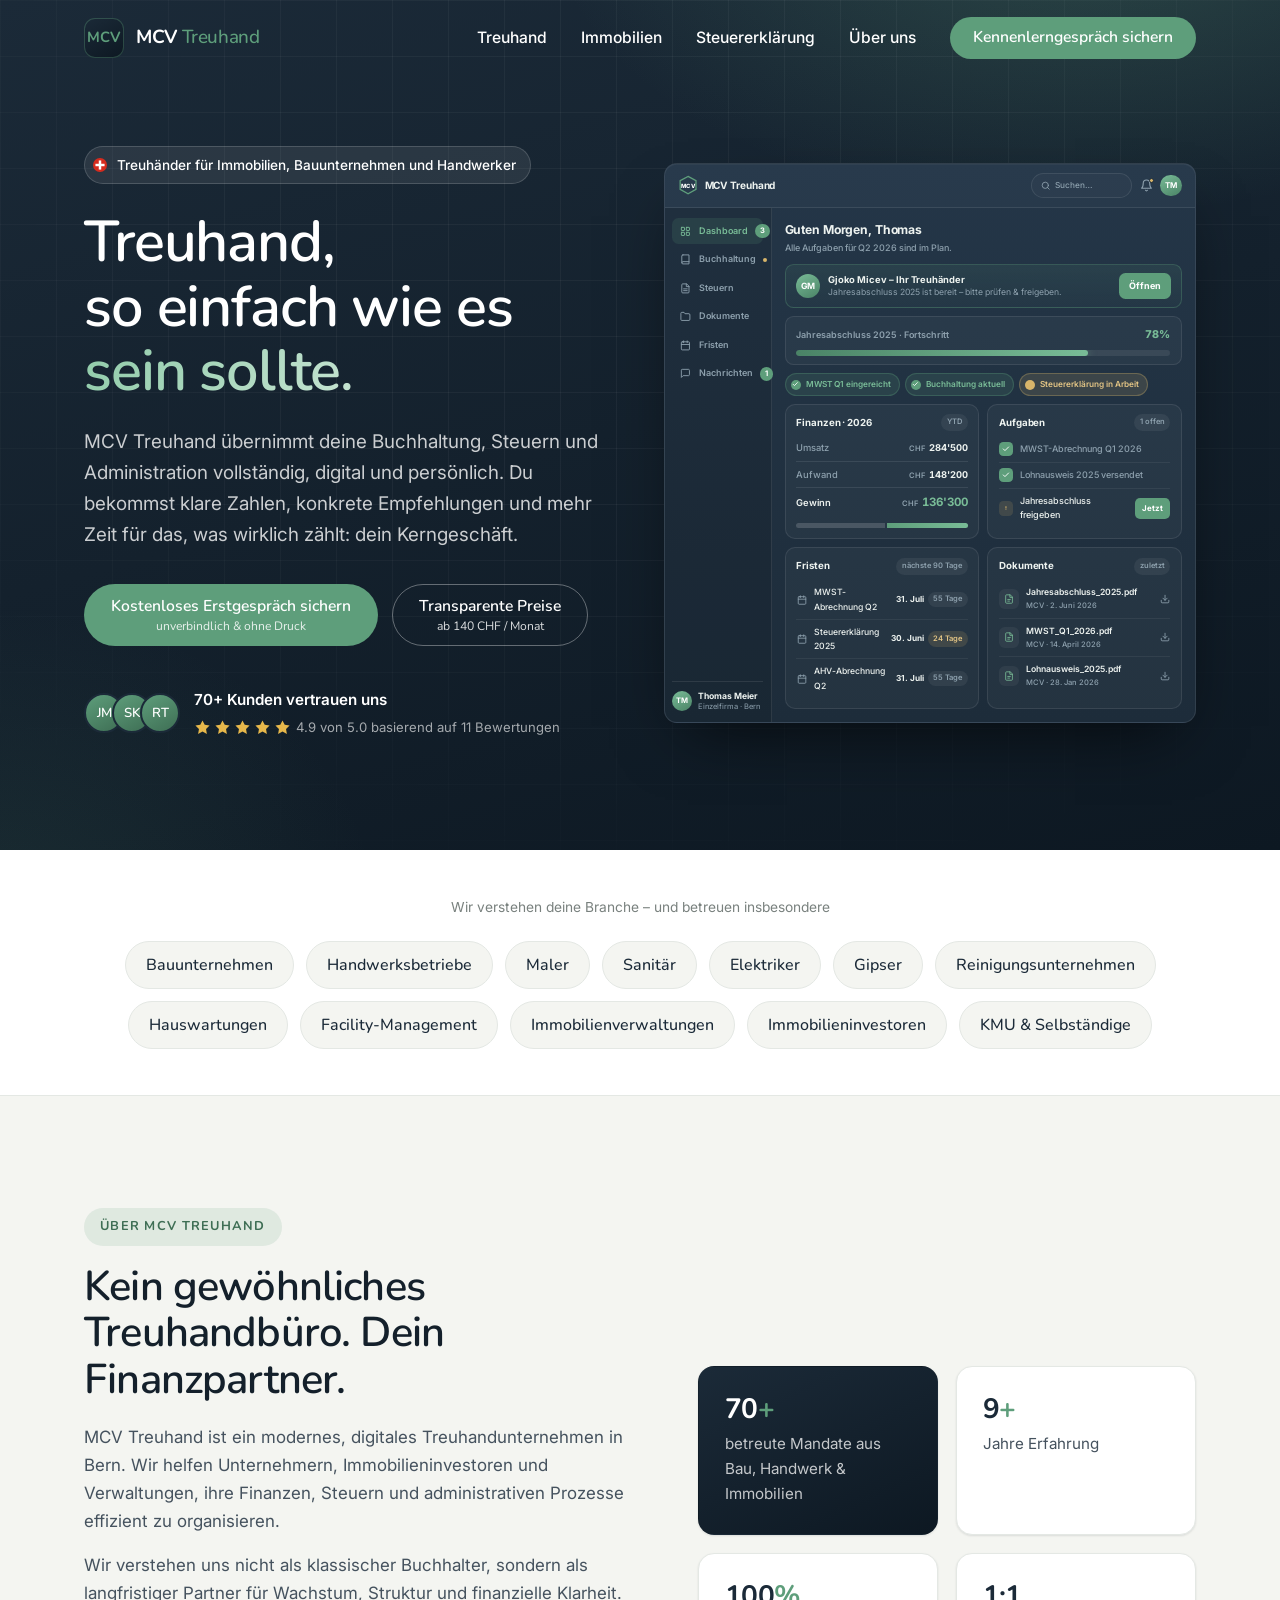
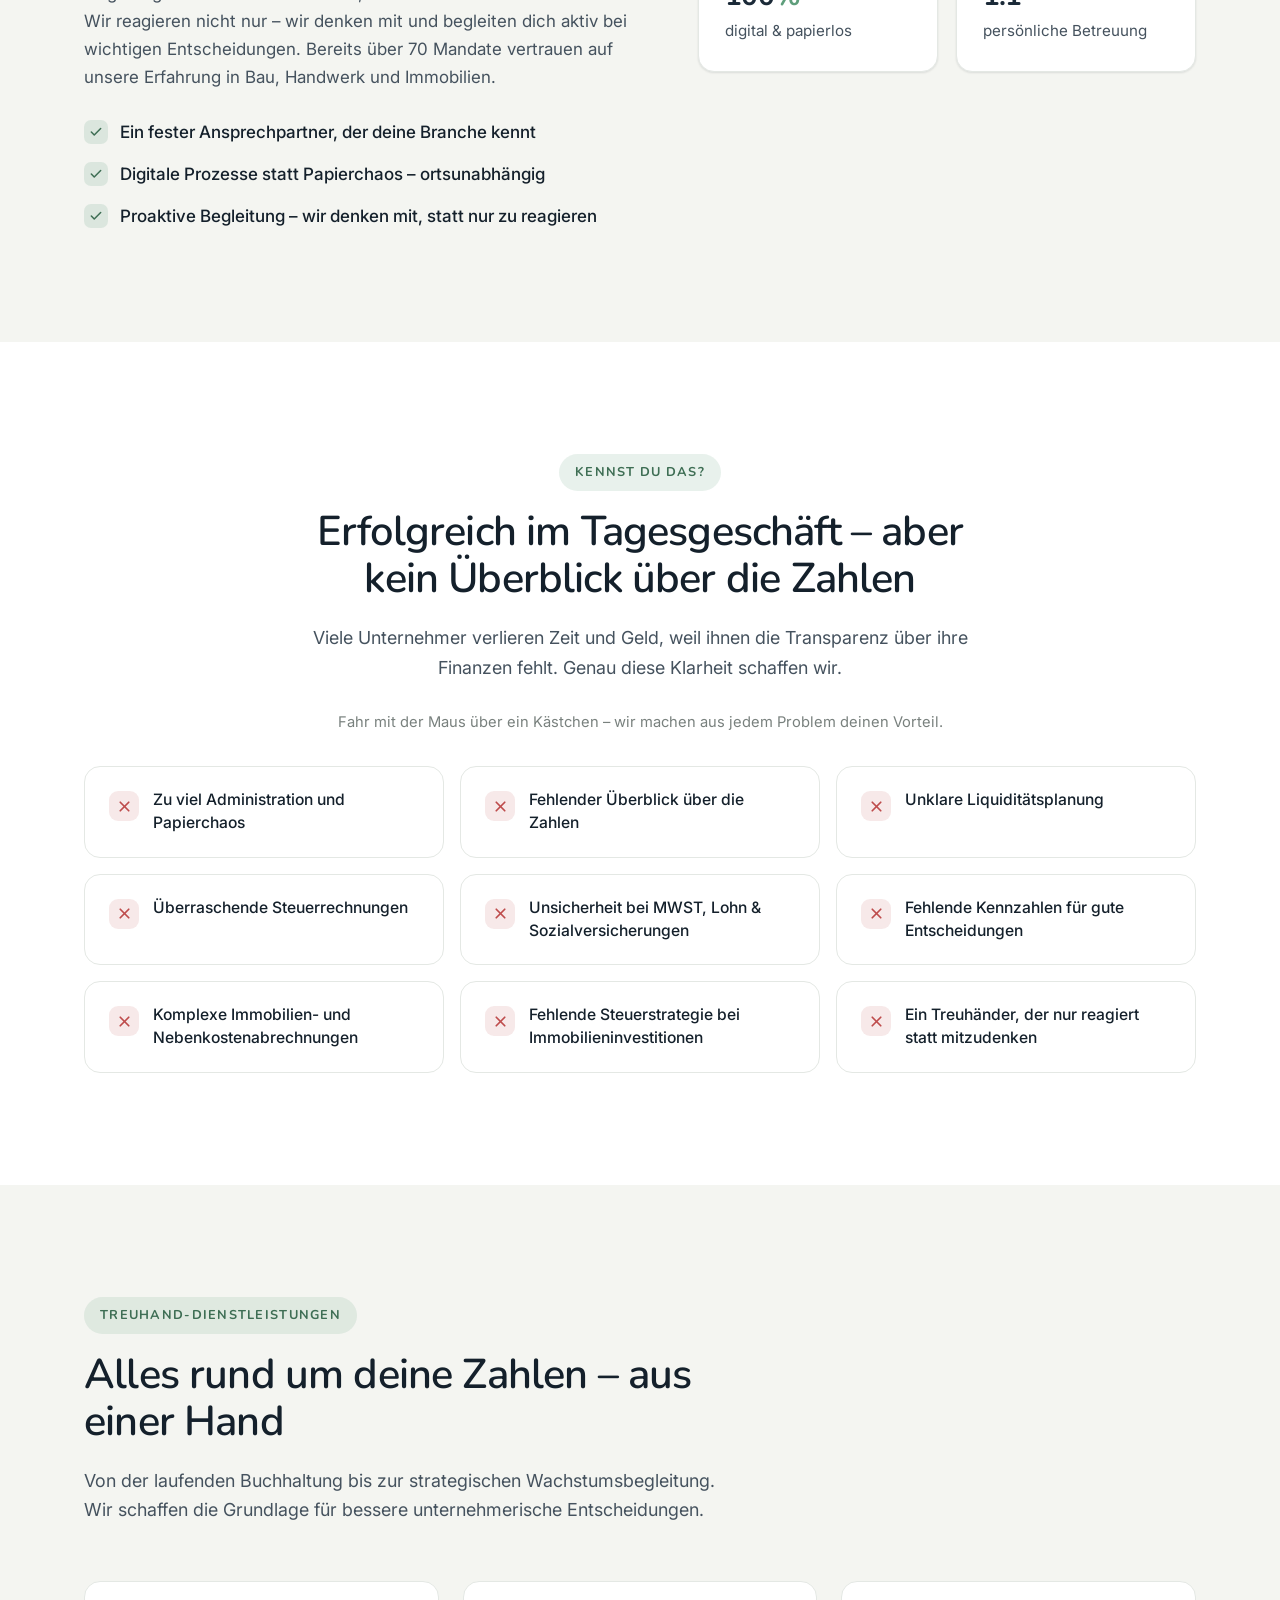
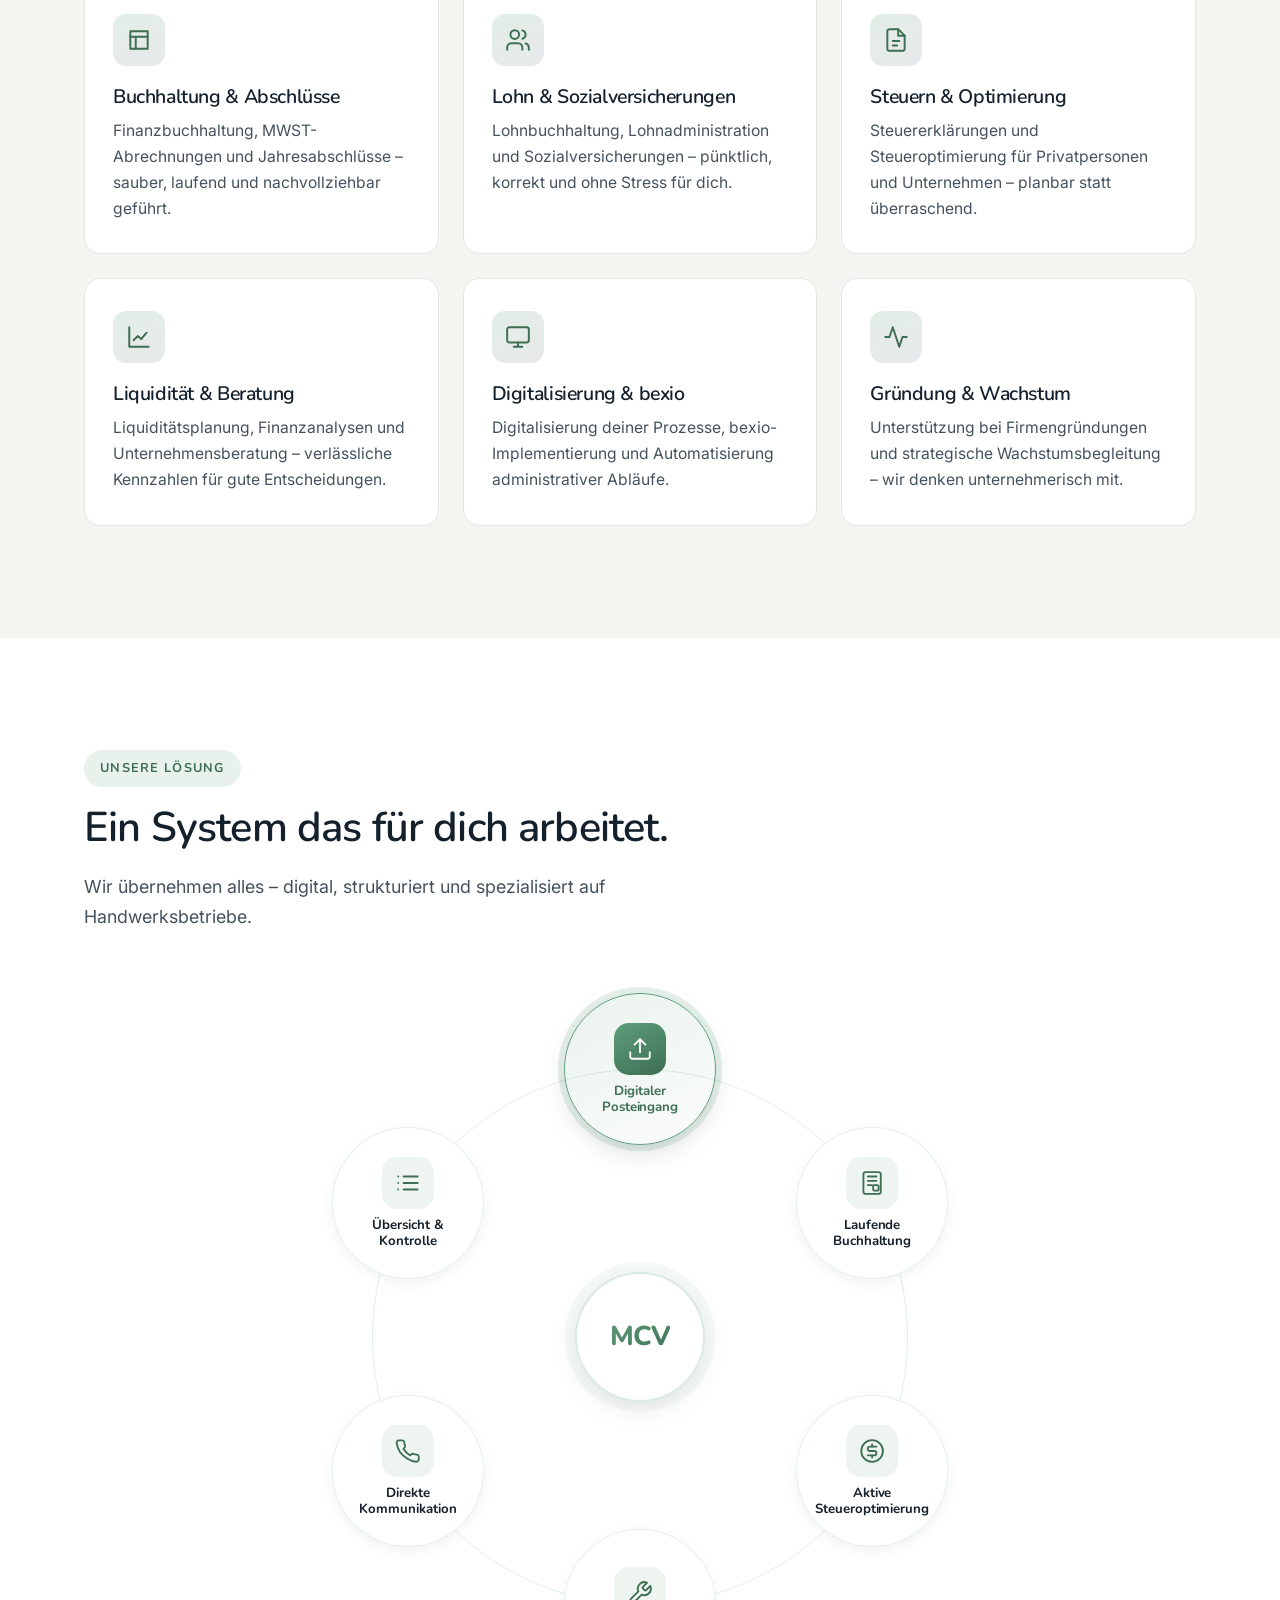
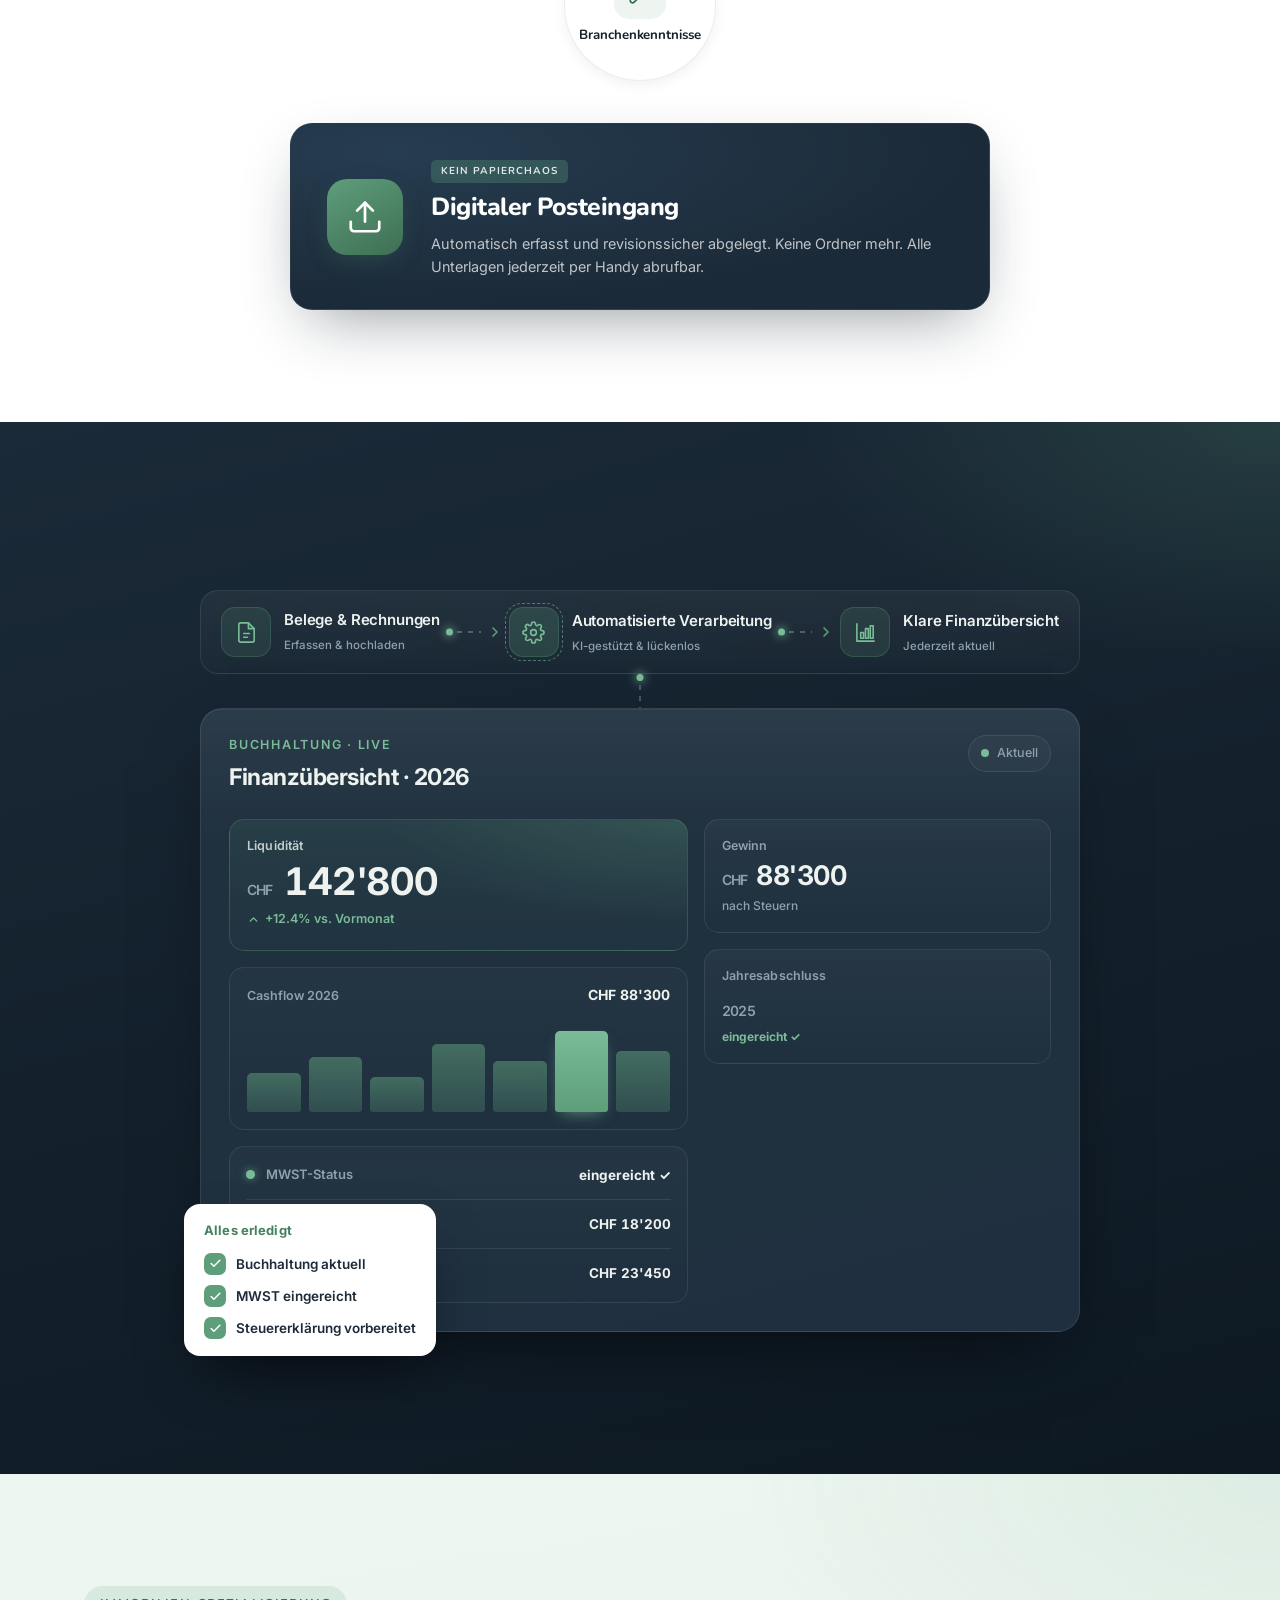
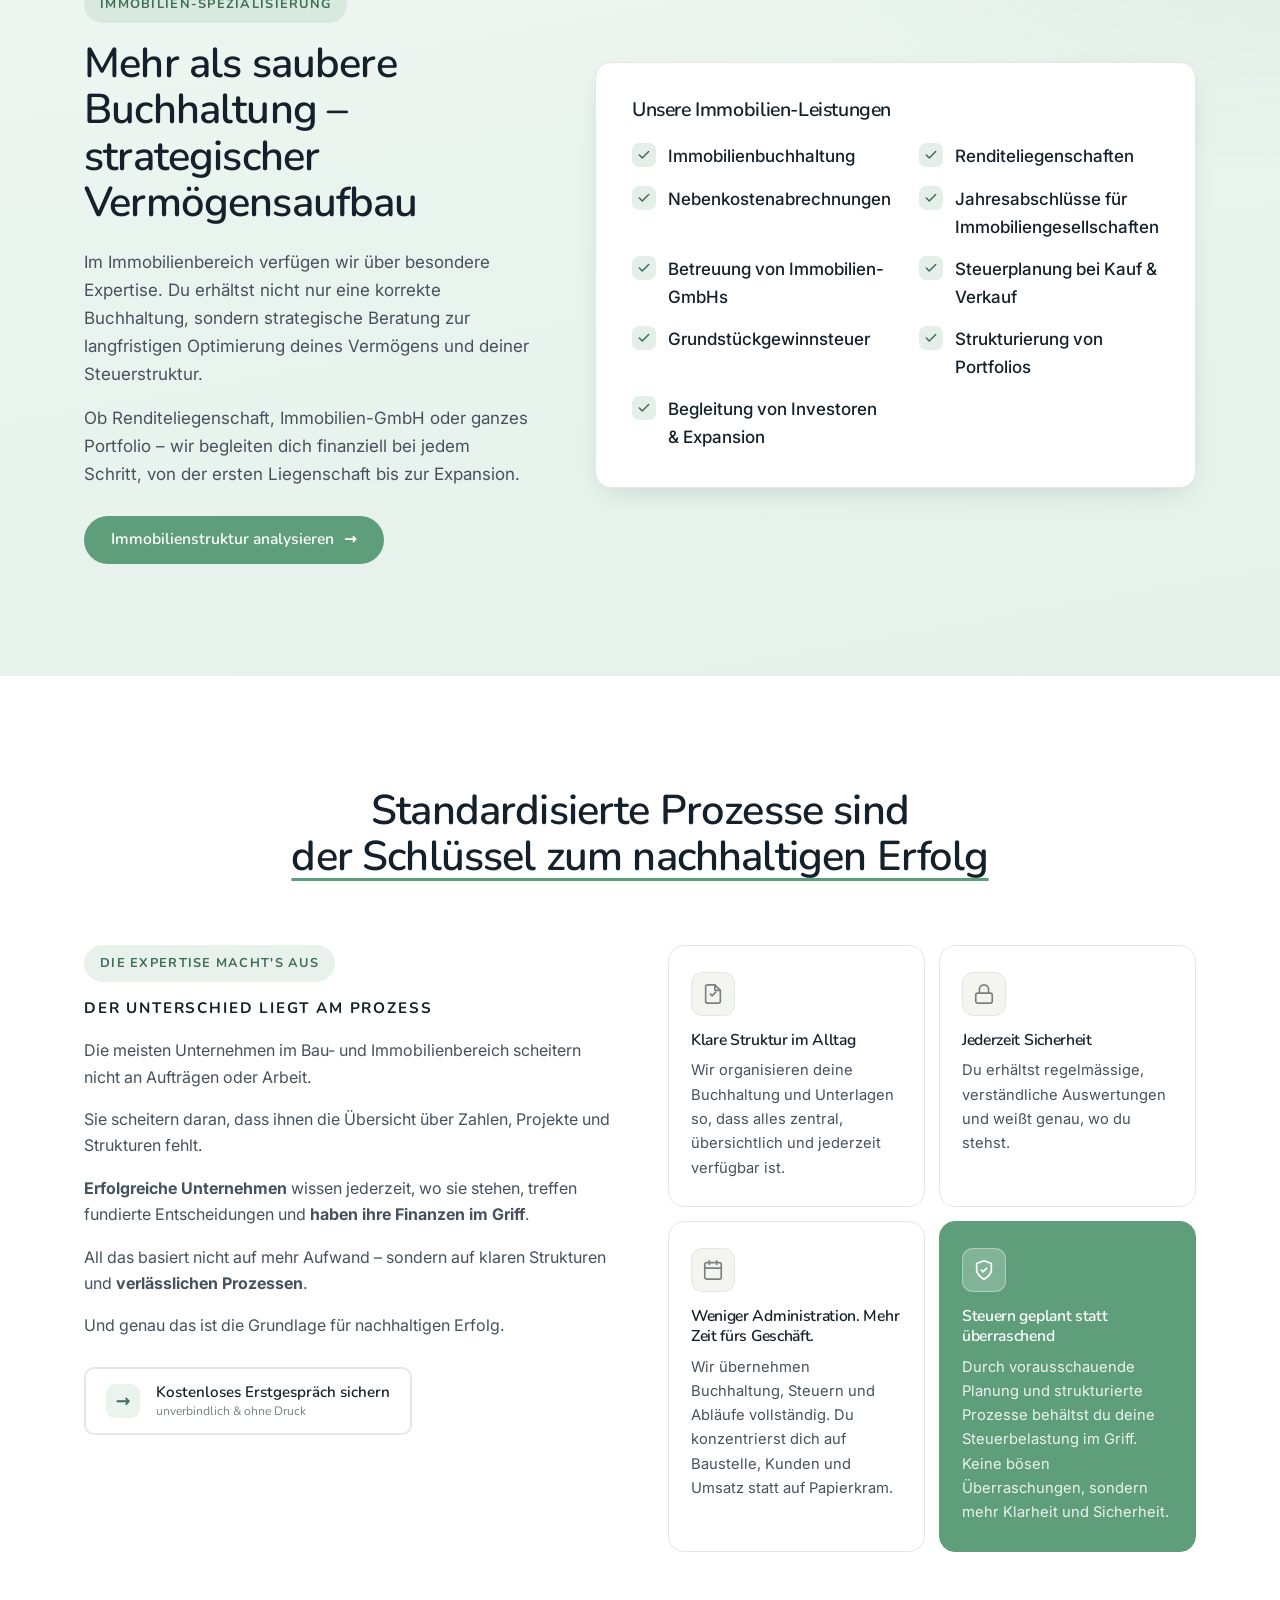
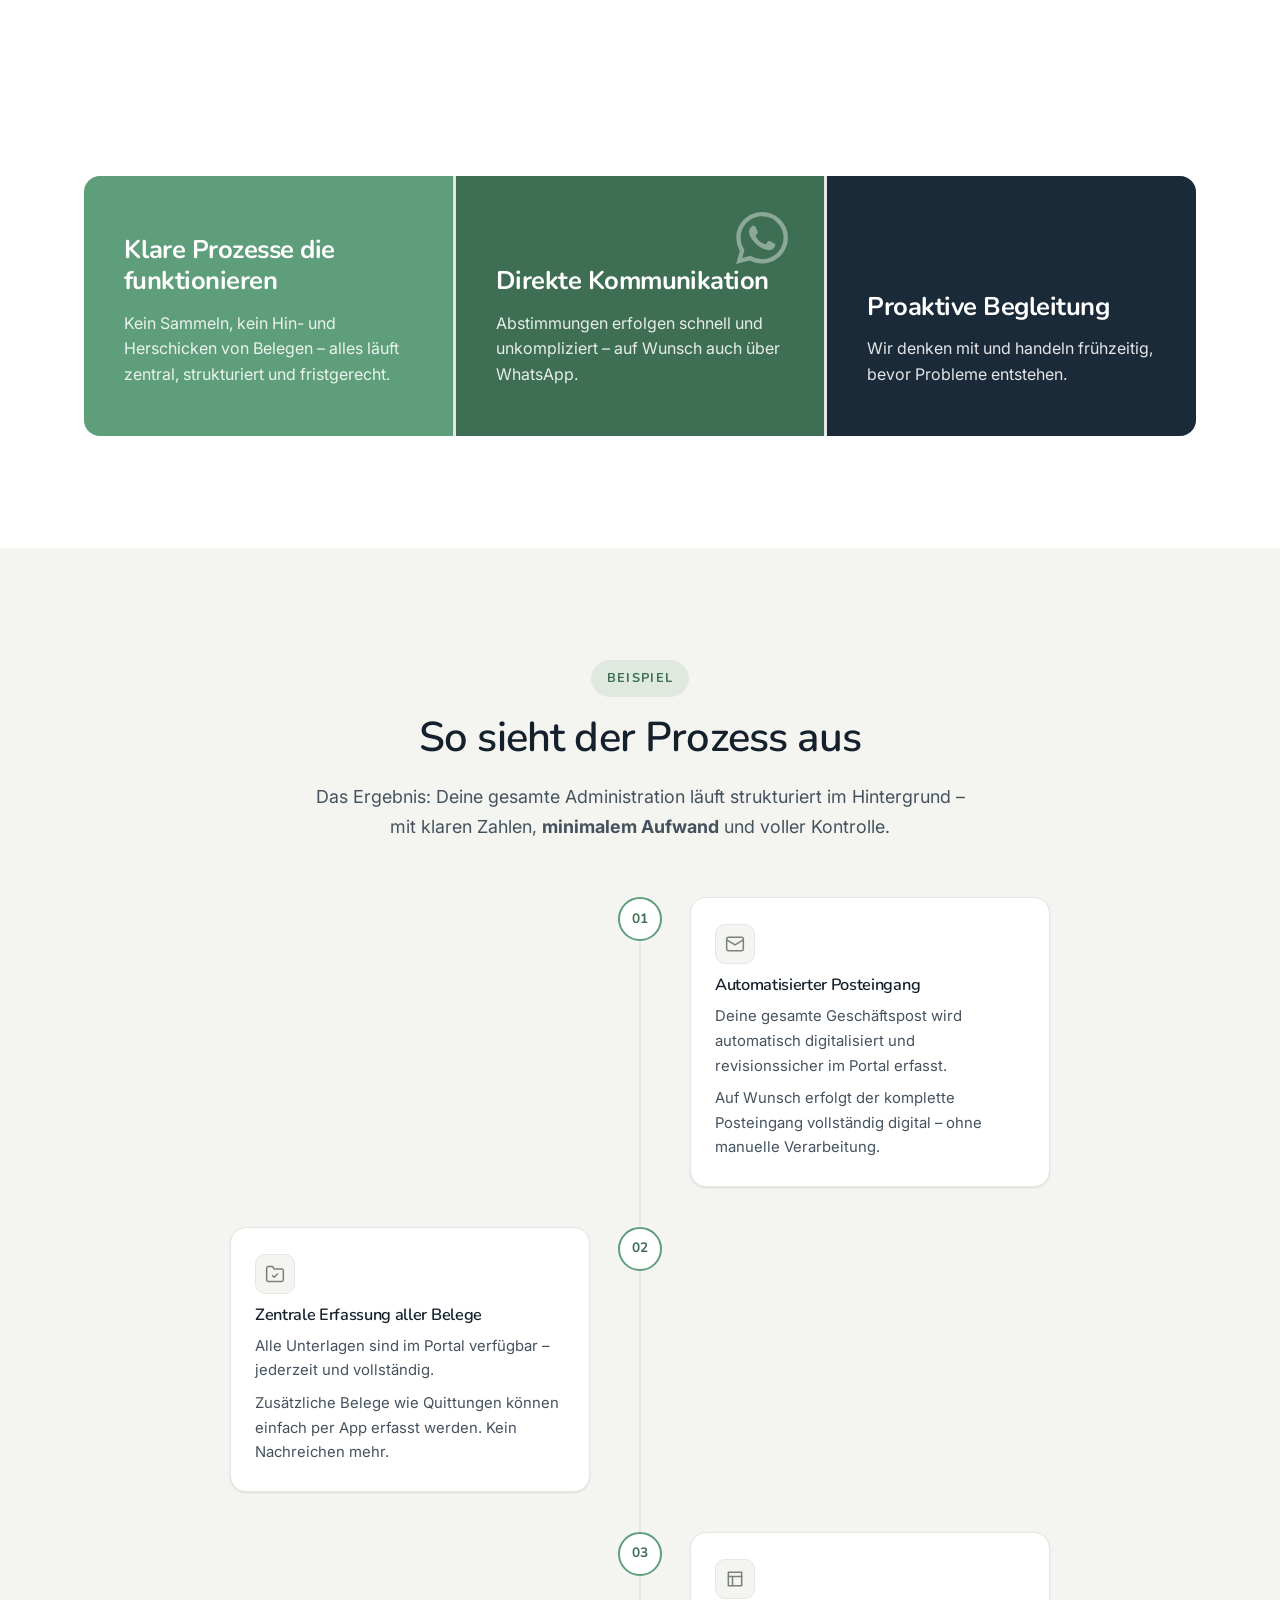
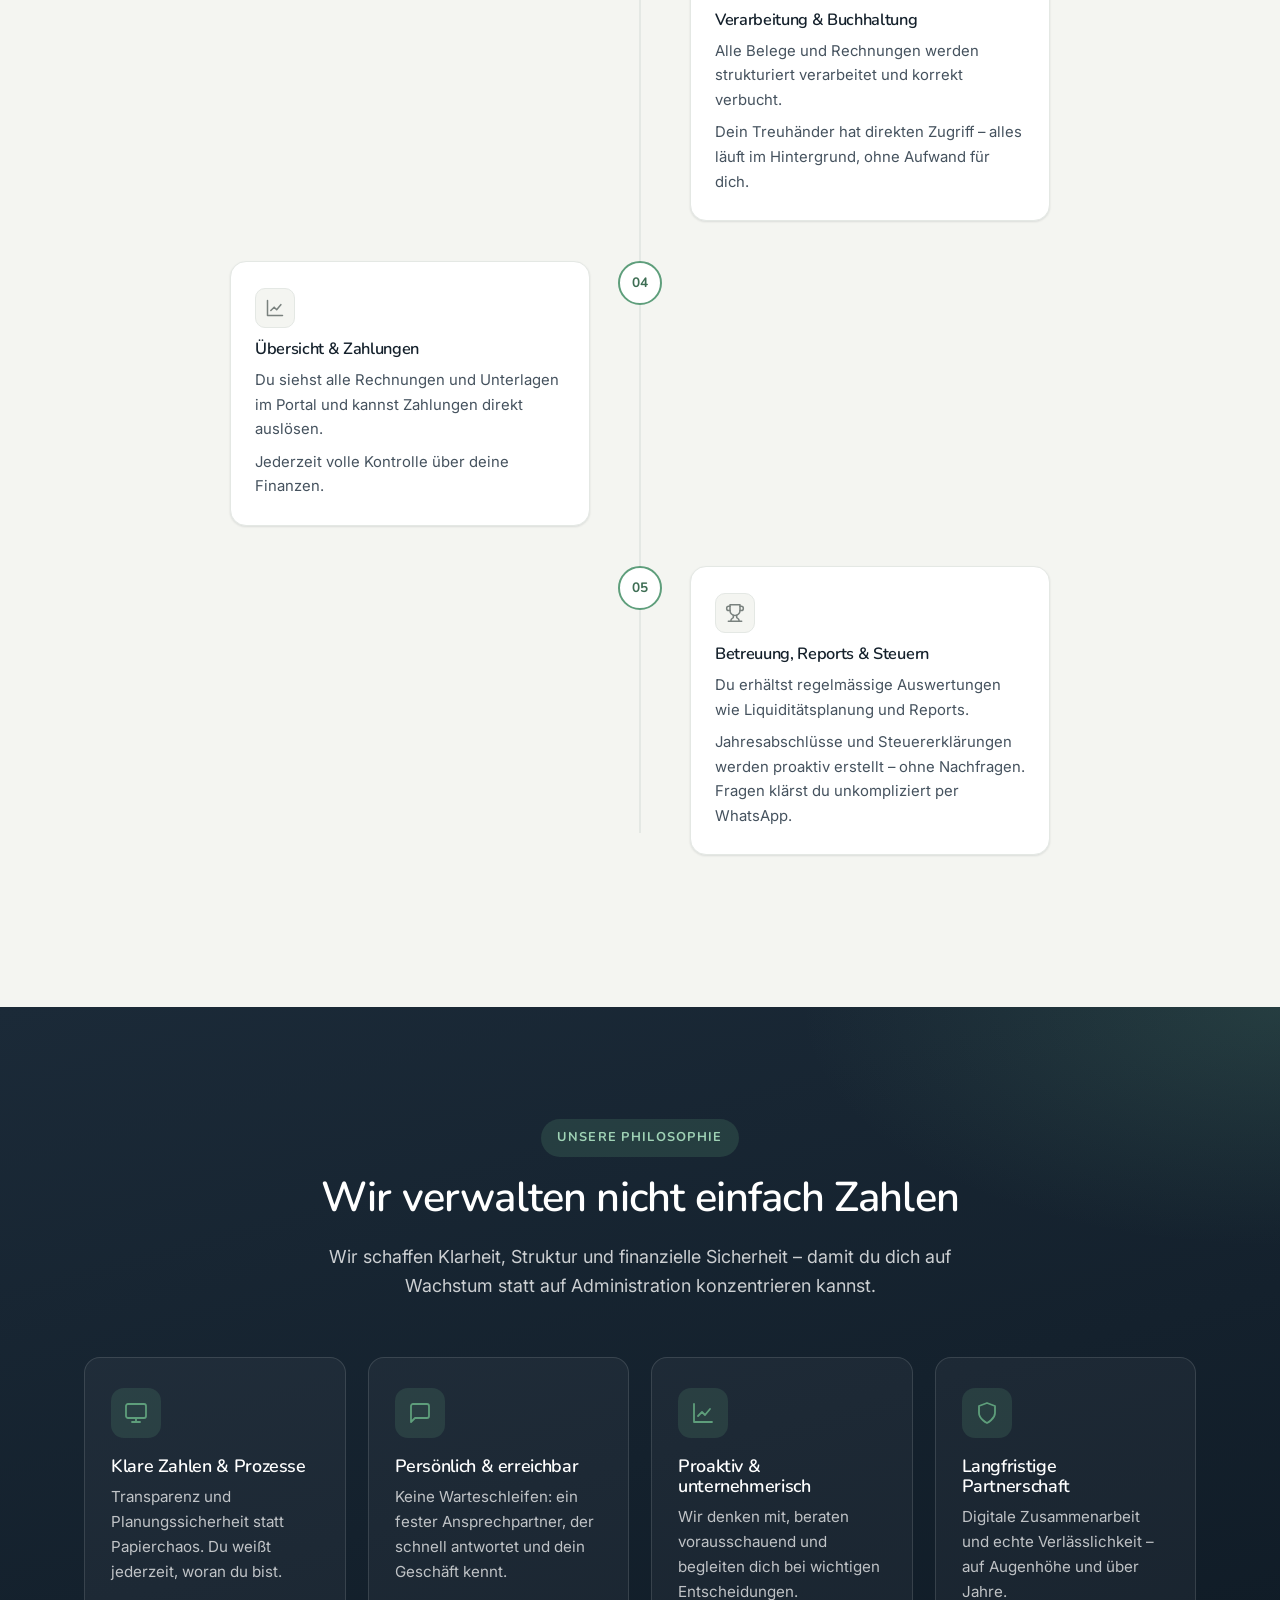
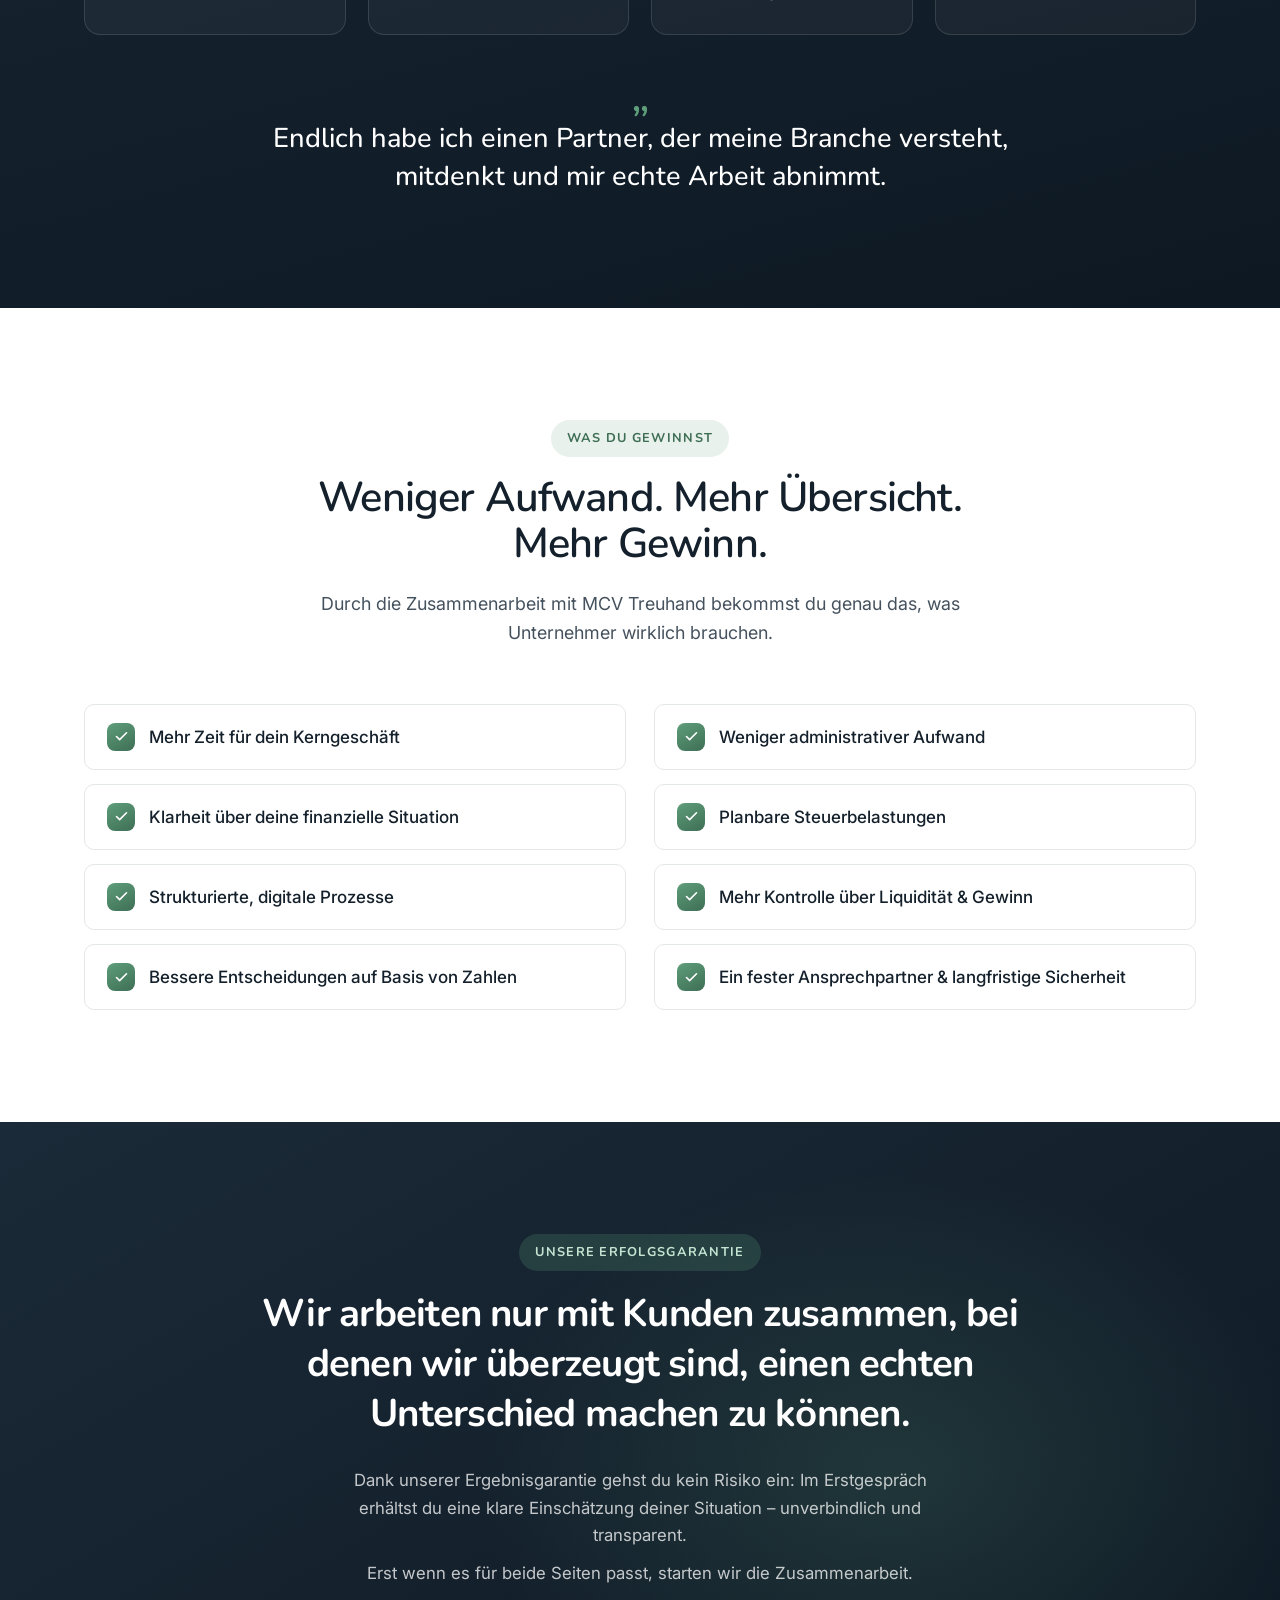
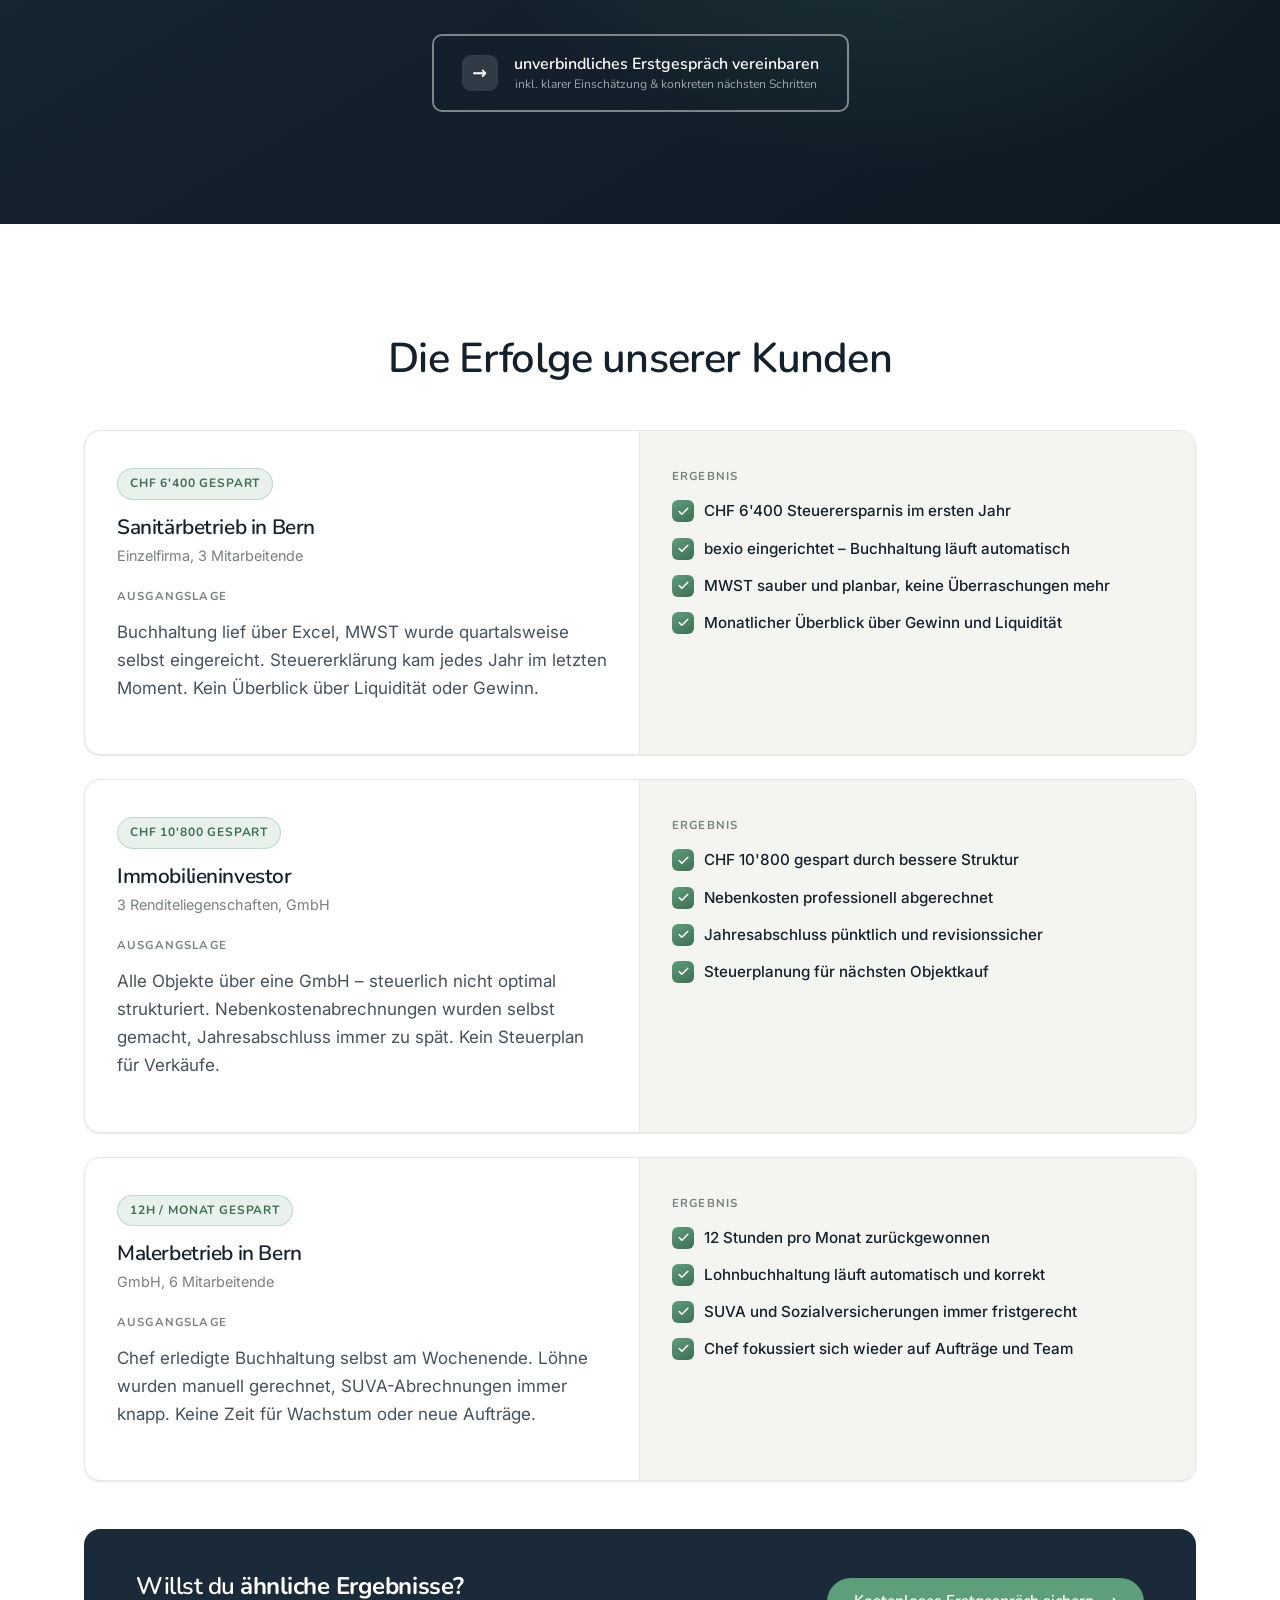
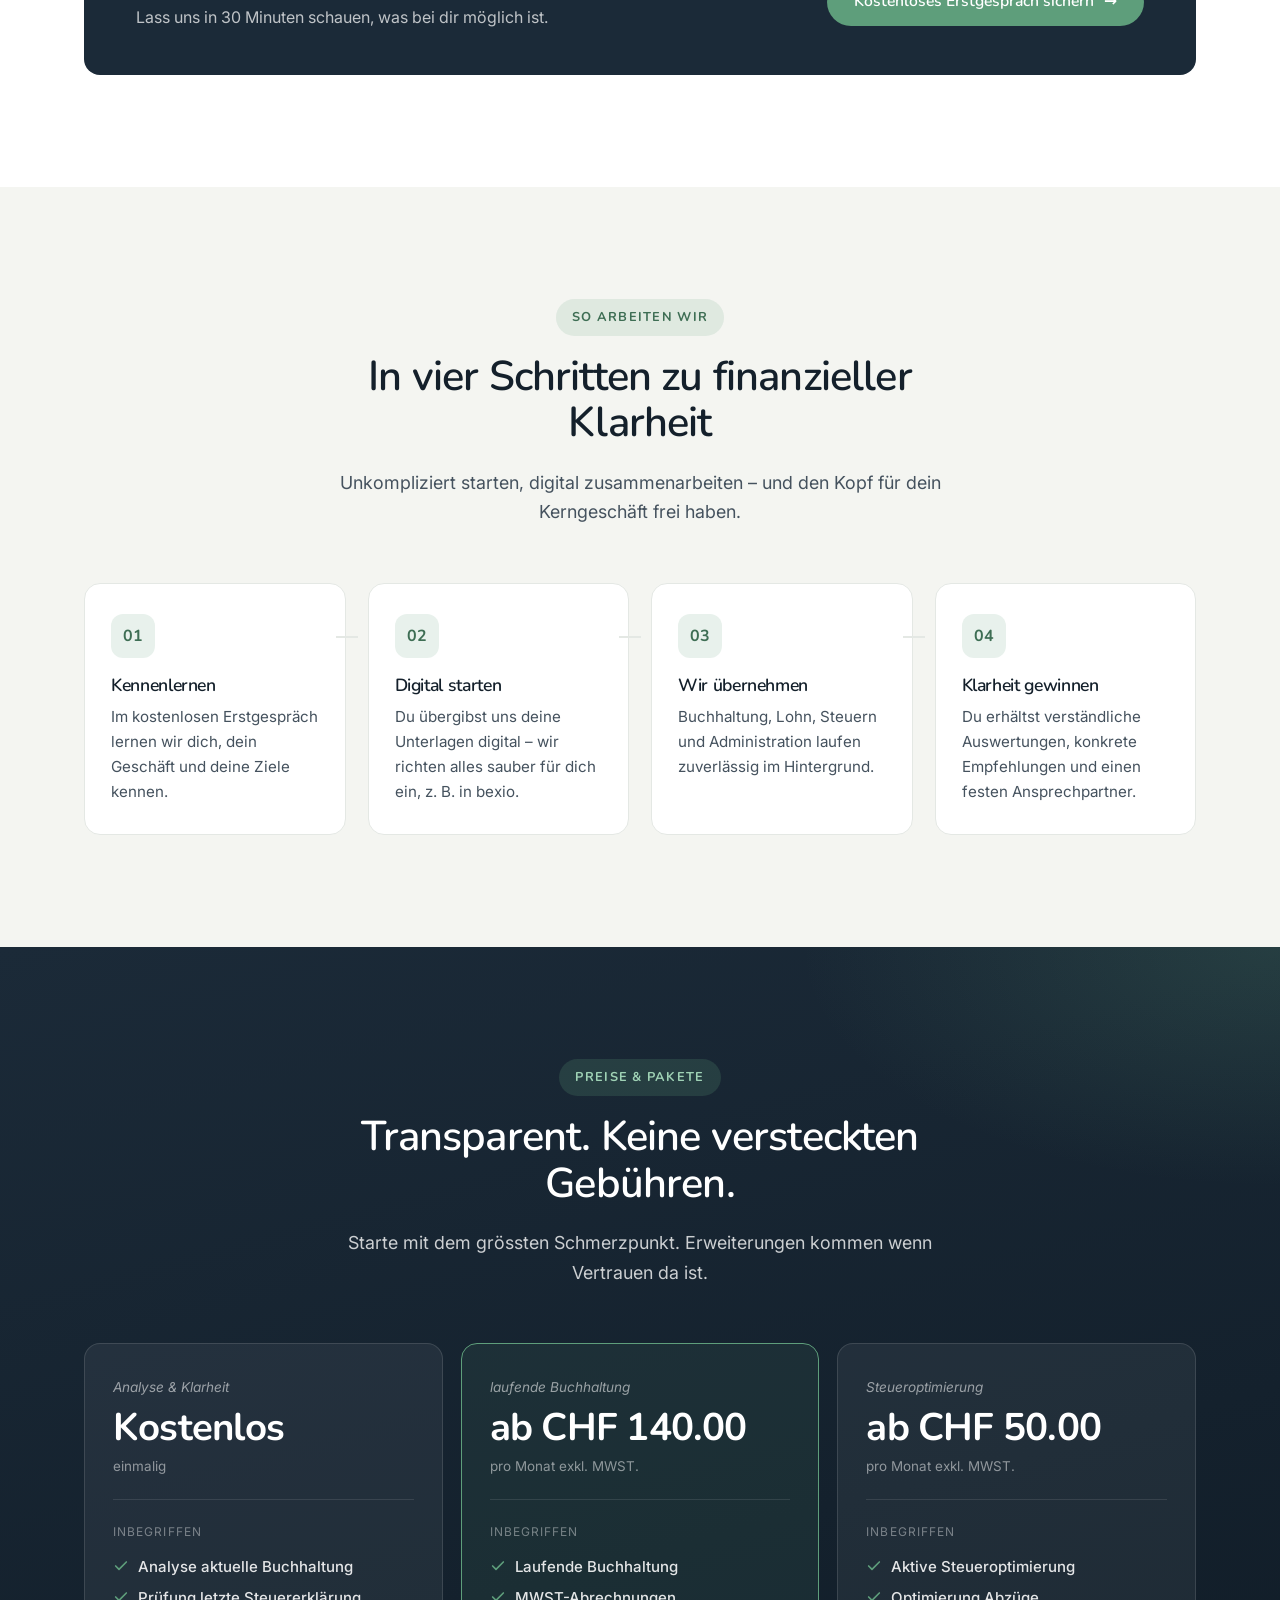
==== index.html @ 6c23e283 "Add dedicated Über uns page New ueber-uns.html with hero, company story + stats, a "Warum MCV Treuha" ====
<!DOCTYPE html>
<html lang="de-CH">
<head>
  <meta charset="UTF-8">
  <meta name="viewport" content="width=device-width, initial-scale=1.0">
  <title>MCV Treuhand Bern – Buchhaltung, Steuern & Treuhand ab CHF 140/Monat</title>
  <meta name="description" content="MCV Treuhand in Bern: Buchhaltung, Steuererklärung und Treuhand für Handwerksbetriebe, Bauunternehmen und Immobilieneigentümer. Digital, persönlich, transparent. Ab CHF 140/Monat.">
  <meta name="robots" content="index, follow">
  <meta name="theme-color" content="#1B2A38">
  <meta name="facebook-domain-verification" content="7smv2745a6m0tdqdzve35k7lei5ba5">
  <link rel="canonical" href="https://mcv-treuhand.ch/">

  <!-- Open Graph -->
  <meta property="og:type" content="website">
  <meta property="og:locale" content="de_CH">
  <meta property="og:site_name" content="MCV Treuhand">
  <meta property="og:title" content="MCV Treuhand Bern – Buchhaltung, Steuern & Treuhand">
  <meta property="og:description" content="Buchhaltung, Steuererklärung und Treuhand für Handwerksbetriebe und Immobilieneigentümer in Bern. Digital, persönlich, transparent. Ab CHF 140/Monat.">
  <meta property="og:url" content="https://mcv-treuhand.ch/">

  <!-- Twitter Card -->
  <meta name="twitter:card" content="summary">
  <meta name="twitter:title" content="MCV Treuhand Bern – Buchhaltung, Steuern & Treuhand">
  <meta name="twitter:description" content="Buchhaltung, Steuererklärung und Treuhand für Handwerksbetriebe in Bern. Ab CHF 140/Monat.">

  <!-- Schema.org: LocalBusiness + AccountingService -->
  <script type="application/ld+json">
  {
    "@context": "https://schema.org",
    "@type": ["AccountingService", "LocalBusiness"],
    "name": "MCV Treuhand GmbH",
    "description": "Buchhaltung, Steuererklärung, Lohnbuchhaltung und Immobilienbuchhaltung für Handwerksbetriebe, Bauunternehmen und Immobilieneigentümer in Bern.",
    "url": "https://mcv-treuhand.ch",
    "telephone": "+41315619113",
    "email": "info@mcv-treuhand.ch",
    "priceRange": "ab CHF 140/Monat",
    "currenciesAccepted": "CHF",
    "areaServed": [
      {"@type": "City", "name": "Bern"},
      {"@type": "State", "name": "Kanton Bern"}
    ],
    "address": {
      "@type": "PostalAddress",
      "streetAddress": "Worblentalstrasse 33",
      "addressLocality": "Ittigen",
      "postalCode": "3063",
      "addressCountry": "CH"
    },
    "openingHoursSpecification": [{
      "@type": "OpeningHoursSpecification",
      "dayOfWeek": ["Monday","Tuesday","Wednesday","Thursday","Friday"],
      "opens": "09:00",
      "closes": "18:30"
    }],
    "hasOfferCatalog": {
      "@type": "OfferCatalog",
      "name": "Treuhand Dienstleistungen",
      "itemListElement": [
        {"@type": "Offer", "itemOffered": {"@type": "Service", "name": "Buchhaltung & Jahresabschluss"}},
        {"@type": "Offer", "itemOffered": {"@type": "Service", "name": "Steuererklärung juristische & natürliche Personen"}},
        {"@type": "Offer", "itemOffered": {"@type": "Service", "name": "Lohnbuchhaltung"}},
        {"@type": "Offer", "itemOffered": {"@type": "Service", "name": "MWST-Abrechnung"}},
        {"@type": "Offer", "itemOffered": {"@type": "Service", "name": "Immobilienbuchhaltung"}},
        {"@type": "Offer", "itemOffered": {"@type": "Service", "name": "Proaktive Steueroptimierung"}}
      ]
    },
    "aggregateRating": {
      "@type": "AggregateRating",
      "ratingValue": "4.9",
      "reviewCount": "11",
      "bestRating": "5"
    }
  }
  </script>

  <!-- Favicon (inline SVG) -->
  <link rel="icon" href="data:image/svg+xml,%3Csvg xmlns='http://www.w3.org/2000/svg' viewBox='0 0 64 64'%3E%3Crect width='64' height='64' rx='16' fill='%231B2A38'/%3E%3Ctext x='50%25' y='54%25' font-family='Arial,Helvetica,sans-serif' font-size='26' font-weight='700' fill='%235E9E7B' text-anchor='middle' dominant-baseline='middle'%3EM%3C/text%3E%3C/svg%3E">

  <!-- Fonts -->
  <link rel="preconnect" href="https://fonts.googleapis.com">
  <link rel="preconnect" href="https://fonts.gstatic.com" crossorigin>
  <link href="https://fonts.googleapis.com/css2?family=Inter:wght@400;500;600;700&family=Nunito:wght@500;600;700;800&display=swap" rel="stylesheet">

  <link rel="stylesheet" href="css/style.css">

  <!-- Microsoft Clarity -->
  <script type="text/javascript">
    (function(c,l,a,r,i,t,y){
        c[a]=c[a]||function(){(c[a].q=c[a].q||[]).push(arguments)};
        t=l.createElement(r);t.async=1;t.src="https://www.clarity.ms/tag/"+i;
        y=l.getElementsByTagName(r)[0];y.parentNode.insertBefore(t,y);
    })(window, document, "clarity", "script", "x3bj5l7kkg");
  </script>

  <!-- Google Analytics -->
  <script async src="https://www.googletagmanager.com/gtag/js?id=G-KXM7CEQTQJ"></script>
  <script>
    window.dataLayer = window.dataLayer || [];
    function gtag(){dataLayer.push(arguments);}
    gtag('js', new Date());
    gtag('config', 'G-KXM7CEQTQJ');
  </script>

  <!-- Meta Pixel -->
  <script>
    !function(f,b,e,v,n,t,s)
    {if(f.fbq)return;n=f.fbq=function(){n.callMethod?
    n.callMethod.apply(n,arguments):n.queue.push(arguments)};
    if(!f._fbq)f._fbq=n;n.push=n;n.loaded=!0;n.version='2.0';
    n.queue=[];t=b.createElement(e);t.async=!0;
    t.src=v;s=b.getElementsByTagName(e)[0];
    s.parentNode.insertBefore(t,s)}(window, document,'script',
    'https://connect.facebook.net/en_US/fbevents.js');
    fbq('init', '2583743615428941');
    fbq('track', 'PageView');
  </script>
  <noscript><img height="1" width="1" style="display:none" src="https://www.facebook.com/tr?id=2583743615428941&ev=PageView&noscript=1"/></noscript>
</head>
<body>

  <!-- ============ Navigation ============ -->
  <header class="nav" id="nav">
    <div class="nav__inner">
      <a href="#top" class="logo" aria-label="MCV Treuhand Startseite">
        <span class="logo__mark">MCV</span>
        <span class="logo__text"><b>MCV</b> <span>Treuhand</span></span>
      </a>

      <nav aria-label="Hauptnavigation">
        <ul class="nav__menu" id="navMenu">
          <li><a class="nav__link" href="index.html">Treuhand</a></li>
          <li><a class="nav__link" href="immobilien.html">Immobilien</a></li>
          <li><a class="nav__link" href="steuern.html">Steuererklärung</a></li>
          <li><a class="nav__link" href="ueber-uns.html">Über uns</a></li>
          <li><a class="btn btn--primary nav__cta" href="#kontakt">Kennenlerngespräch sichern</a></li>
        </ul>
      </nav>

      <button class="nav__toggle" id="navToggle" aria-label="Menü öffnen" aria-expanded="false" aria-controls="navMenu">
        <span></span>
      </button>
    </div>
  </header>

  <main id="top">

    <!-- ============ Hero ============ -->
    <section class="hero">
      <div class="container hero__grid">
        <div class="hero__copy">
          <span class="hero__pill"><b aria-label="Schweiz"><svg viewBox="0 0 20 20" width="14" height="14" xmlns="http://www.w3.org/2000/svg" style="display:block"><rect width="20" height="20" fill="#D52B1E"/><rect x="8.25" y="3.5" width="3.5" height="13" fill="#fff"/><rect x="3.5" y="8.25" width="13" height="3.5" fill="#fff"/></svg></b> Treuhänder für Immobilien, Bauunternehmen und Handwerker</span>
          <h1>Treuhand,<br>so einfach wie es <span class="hl">sein sollte.</span></h1>
          <p class="hero__sub">MCV Treuhand übernimmt deine Buchhaltung, Steuern und Administration vollständig, digital und persönlich. Du bekommst klare Zahlen, konkrete Empfehlungen und mehr Zeit für das, was wirklich zählt: dein Kerngeschäft.</p>
          <div class="hero__actions">
            <a href="#kontakt" class="btn btn--primary btn--stack">Kostenloses Erstgespräch sichern <small>unverbindlich &amp; ohne Druck</small></a>
            <a href="#kontakt" class="btn btn--ghost btn--stack">Transparente Preise <small>ab 140 CHF / Monat</small></a>
          </div>

          <div class="hero__rating">
            <div class="hero__avatars" aria-hidden="true">
              <span>JM</span><span>SK</span><span>RT</span>
            </div>
            <div class="hero__rating-text">
              <b>70+ Kunden vertrauen uns</b>
              <span class="stars" aria-hidden="true">
                <svg viewBox="0 0 24 24"><path d="M12 2l3.09 6.26L22 9.27l-5 4.87 1.18 6.88L12 17.77l-6.18 3.25L7 14.14l-5-4.87 6.91-1.01z"/></svg>
                <svg viewBox="0 0 24 24"><path d="M12 2l3.09 6.26L22 9.27l-5 4.87 1.18 6.88L12 17.77l-6.18 3.25L7 14.14l-5-4.87 6.91-1.01z"/></svg>
                <svg viewBox="0 0 24 24"><path d="M12 2l3.09 6.26L22 9.27l-5 4.87 1.18 6.88L12 17.77l-6.18 3.25L7 14.14l-5-4.87 6.91-1.01z"/></svg>
                <svg viewBox="0 0 24 24"><path d="M12 2l3.09 6.26L22 9.27l-5 4.87 1.18 6.88L12 17.77l-6.18 3.25L7 14.14l-5-4.87 6.91-1.01z"/></svg>
                <svg viewBox="0 0 24 24"><path d="M12 2l3.09 6.26L22 9.27l-5 4.87 1.18 6.88L12 17.77l-6.18 3.25L7 14.14l-5-4.87 6.91-1.01z"/></svg>
              </span>
              <small>4.9 von 5.0 basierend auf 11 Bewertungen</small>
            </div>
          </div>
        </div>

        <div class="hero__visual" aria-hidden="true">
          <div class="pt-scene">
            <div class="pt-win">

              <!-- Top bar -->
              <div class="pt-top">
                <div class="pt-brand">
                  <div class="pt-brand-mark">
                    <svg viewBox="0 0 28 28" width="28" height="28" fill="none" stroke="currentColor" stroke-width="1.8"><polygon points="14,2 25,8 25,20 14,26 3,20 3,8"/></svg>
                    <b>MCV</b>
                  </div>
                  <span class="pt-brand-name">MCV Treuhand</span>
                </div>
                <div class="pt-top-right">
                  <div class="pt-search">
                    <svg viewBox="0 0 24 24" width="13" height="13" fill="none" stroke="currentColor" stroke-width="2.2" stroke-linecap="round" stroke-linejoin="round"><circle cx="11" cy="11" r="8"/><line x1="21" y1="21" x2="16.65" y2="16.65"/></svg>
                    Suchen…
                  </div>
                  <div class="pt-bell">
                    <svg viewBox="0 0 24 24" width="18" height="18" fill="none" stroke="currentColor" stroke-width="2" stroke-linecap="round" stroke-linejoin="round"><path d="M18 8A6 6 0 0 0 6 8c0 7-3 9-3 9h18s-3-2-3-9"/><path d="M13.73 21a2 2 0 0 1-3.46 0"/></svg>
                    <div class="pt-bell-dot"></div>
                  </div>
                  <div class="pt-avatar">TM</div>
                </div>
              </div>

              <!-- Body -->
              <div class="pt-body">
                <!-- Sidebar -->
                <div class="pt-side">
                  <div class="pt-nav pt-nav-on">
                    <div class="pt-nav-ico"><svg viewBox="0 0 24 24"><rect x="3" y="3" width="7" height="7" rx="1"/><rect x="14" y="3" width="7" height="7" rx="1"/><rect x="14" y="14" width="7" height="7" rx="1"/><rect x="3" y="14" width="7" height="7" rx="1"/></svg></div>
                    Dashboard
                    <div class="pt-nav-badge">3</div>
                  </div>
                  <div class="pt-nav">
                    <div class="pt-nav-ico"><svg viewBox="0 0 24 24"><path d="M4 19.5A2.5 2.5 0 0 1 6.5 17H20"/><path d="M6.5 2H20v20H6.5A2.5 2.5 0 0 1 4 19.5v-15A2.5 2.5 0 0 1 6.5 2z"/></svg></div>
                    Buchhaltung
                    <div class="pt-nav-dot"></div>
                  </div>
                  <div class="pt-nav">
                    <div class="pt-nav-ico"><svg viewBox="0 0 24 24"><path d="M14 2H6a2 2 0 0 0-2 2v16a2 2 0 0 0 2 2h12a2 2 0 0 0 2-2V8z"/><path d="M14 2v6h6M16 13H8M16 17H8"/></svg></div>
                    Steuern
                  </div>
                  <div class="pt-nav">
                    <div class="pt-nav-ico"><svg viewBox="0 0 24 24"><path d="M22 19a2 2 0 0 1-2 2H4a2 2 0 0 1-2-2V5a2 2 0 0 1 2-2h5l2 3h9a2 2 0 0 1 2 2z"/></svg></div>
                    Dokumente
                  </div>
                  <div class="pt-nav">
                    <div class="pt-nav-ico"><svg viewBox="0 0 24 24"><rect x="3" y="4" width="18" height="18" rx="2"/><line x1="16" y1="2" x2="16" y2="6"/><line x1="8" y1="2" x2="8" y2="6"/><line x1="3" y1="10" x2="21" y2="10"/></svg></div>
                    Fristen
                  </div>
                  <div class="pt-nav">
                    <div class="pt-nav-ico"><svg viewBox="0 0 24 24"><path d="M21 15a2 2 0 0 1-2 2H7l-4 4V5a2 2 0 0 1 2-2h14a2 2 0 0 1 2 2z"/></svg></div>
                    Nachrichten
                    <div class="pt-nav-badge">1</div>
                  </div>
                  <div class="pt-side-foot">
                    <div class="pt-avatar pt-avatar-sm">TM</div>
                    <div class="pt-side-user">
                      <b>Thomas Meier</b>
                      <i>Einzelfirma · Bern</i>
                    </div>
                  </div>
                </div>

                <!-- Main -->
                <div class="pt-main">
                  <div class="stagger">
                    <div class="pt-greet-h">Guten Morgen, Thomas</div>
                    <div class="pt-greet-sub">Alle Aufgaben für Q2 2026 sind im Plan.</div>
                  </div>
                  <div class="pt-msg stagger">
                    <div class="pt-msg-av">GM</div>
                    <div class="pt-msg-body">
                      <b>Gjoko Micev – Ihr Treuhänder</b>
                      <i>Jahresabschluss 2025 ist bereit – bitte prüfen &amp; freigeben.</i>
                    </div>
                    <div class="pt-msg-btn">Öffnen</div>
                  </div>
                  <div class="pt-prog-card stagger">
                    <div class="pt-prog-top">
                      <span class="pt-prog-label">Jahresabschluss 2025 · Fortschritt</span>
                      <span class="pt-prog-pct">78%</span>
                    </div>
                    <div class="pt-prog-track">
                      <span class="pt-prog-fill" id="pt-fill"></span>
                    </div>
                  </div>
                  <div class="pt-badges stagger">
                    <div class="pt-badge pt-badge-ok">
                      <div class="pt-badge-dot"><svg viewBox="0 0 24 24" fill="none" stroke="currentColor" stroke-width="3" stroke-linecap="round" stroke-linejoin="round"><polyline points="20 6 9 17 4 12"/></svg></div>
                      MWST Q1 eingereicht
                    </div>
                    <div class="pt-badge pt-badge-ok">
                      <div class="pt-badge-dot"><svg viewBox="0 0 24 24" fill="none" stroke="currentColor" stroke-width="3" stroke-linecap="round" stroke-linejoin="round"><polyline points="20 6 9 17 4 12"/></svg></div>
                      Buchhaltung aktuell
                    </div>
                    <div class="pt-badge pt-badge-wip">
                      <div class="pt-badge-dot"></div>
                      Steuererklärung in Arbeit
                    </div>
                  </div>
                  <div class="pt-grid stagger">
                    <div class="pt-card">
                      <div class="pt-card-head">
                        <div class="pt-card-title">Finanzen · 2026</div>
                        <div class="pt-card-tag">YTD</div>
                      </div>
                      <div class="pt-fin"><span class="pt-fin-label">Umsatz</span><span class="pt-fin-val"><span class="cur">CHF</span> 284'500</span></div>
                      <div class="pt-fin-div"></div>
                      <div class="pt-fin"><span class="pt-fin-label">Aufwand</span><span class="pt-fin-val"><span class="cur">CHF</span> 148'200</span></div>
                      <div class="pt-fin-div"></div>
                      <div class="pt-fin pt-fin-strong"><span class="pt-fin-label">Gewinn</span><span class="pt-fin-val"><span class="cur">CHF</span> 136'300</span></div>
                      <div class="pt-split"><div class="pt-split-cost"></div><div class="pt-split-profit"></div></div>
                    </div>
                    <div class="pt-card">
                      <div class="pt-card-head">
                        <div class="pt-card-title">Aufgaben</div>
                        <div class="pt-card-tag">1 offen</div>
                      </div>
                      <div class="pt-task" data-state="done">
                        <div class="pt-task-mark"><svg viewBox="0 0 24 24"><polyline points="20 6 9 17 4 12"/></svg></div>
                        <div class="pt-task-label">MWST-Abrechnung Q1 2026</div>
                      </div>
                      <div class="pt-task" data-state="done">
                        <div class="pt-task-mark"><svg viewBox="0 0 24 24"><polyline points="20 6 9 17 4 12"/></svg></div>
                        <div class="pt-task-label">Lohnausweis 2025 versendet</div>
                      </div>
                      <div class="pt-task" data-state="action">
                        <div class="pt-task-mark"><svg viewBox="0 0 24 24"><line x1="12" y1="8" x2="12" y2="12"/><line x1="12" y1="16" x2="12.01" y2="16"/></svg></div>
                        <div class="pt-task-label">Jahresabschluss freigeben</div>
                        <div class="pt-task-btn">Jetzt</div>
                      </div>
                    </div>
                    <div class="pt-card">
                      <div class="pt-card-head">
                        <div class="pt-card-title">Fristen</div>
                        <div class="pt-card-tag">nächste 90 Tage</div>
                      </div>
                      <div class="pt-frist">
                        <div class="pt-frist-ico"><svg viewBox="0 0 24 24"><rect x="3" y="4" width="18" height="18" rx="2"/><line x1="16" y1="2" x2="16" y2="6"/><line x1="8" y1="2" x2="8" y2="6"/><line x1="3" y1="10" x2="21" y2="10"/></svg></div>
                        <div class="pt-frist-label">MWST-Abrechnung Q2</div>
                        <div class="pt-frist-meta"><div class="pt-frist-date">31. Juli</div><div class="pt-frist-chip">55 Tage</div></div>
                      </div>
                      <div class="pt-frist">
                        <div class="pt-frist-ico"><svg viewBox="0 0 24 24"><rect x="3" y="4" width="18" height="18" rx="2"/><line x1="16" y1="2" x2="16" y2="6"/><line x1="8" y1="2" x2="8" y2="6"/><line x1="3" y1="10" x2="21" y2="10"/></svg></div>
                        <div class="pt-frist-label">Steuererklärung 2025</div>
                        <div class="pt-frist-meta"><div class="pt-frist-date">30. Juni</div><div class="pt-frist-chip pt-frist-chip-u">24 Tage</div></div>
                      </div>
                      <div class="pt-frist">
                        <div class="pt-frist-ico"><svg viewBox="0 0 24 24"><rect x="3" y="4" width="18" height="18" rx="2"/><line x1="16" y1="2" x2="16" y2="6"/><line x1="8" y1="2" x2="8" y2="6"/><line x1="3" y1="10" x2="21" y2="10"/></svg></div>
                        <div class="pt-frist-label">AHV-Abrechnung Q2</div>
                        <div class="pt-frist-meta"><div class="pt-frist-date">31. Juli</div><div class="pt-frist-chip">55 Tage</div></div>
                      </div>
                    </div>
                    <div class="pt-card">
                      <div class="pt-card-head">
                        <div class="pt-card-title">Dokumente</div>
                        <div class="pt-card-tag">zuletzt</div>
                      </div>
                      <div class="pt-doc">
                        <div class="pt-doc-ico"><svg viewBox="0 0 24 24"><path d="M14 2H6a2 2 0 0 0-2 2v16a2 2 0 0 0 2 2h12a2 2 0 0 0 2-2V8z"/><path d="M14 2v6h6M9 13h6M9 17h4"/></svg></div>
                        <div class="pt-doc-name"><span>Jahresabschluss_2025.pdf</span><span class="pt-doc-meta">MCV · 2. Juni 2026</span></div>
                        <div class="pt-doc-dl"><svg viewBox="0 0 24 24"><path d="M21 15v4a2 2 0 0 1-2 2H5a2 2 0 0 1-2-2v-4"/><polyline points="7 10 12 15 17 10"/><line x1="12" y1="15" x2="12" y2="3"/></svg></div>
                      </div>
                      <div class="pt-doc">
                        <div class="pt-doc-ico"><svg viewBox="0 0 24 24"><path d="M14 2H6a2 2 0 0 0-2 2v16a2 2 0 0 0 2 2h12a2 2 0 0 0 2-2V8z"/><path d="M14 2v6h6M9 13h6M9 17h4"/></svg></div>
                        <div class="pt-doc-name"><span>MWST_Q1_2026.pdf</span><span class="pt-doc-meta">MCV · 14. April 2026</span></div>
                        <div class="pt-doc-dl"><svg viewBox="0 0 24 24"><path d="M21 15v4a2 2 0 0 1-2 2H5a2 2 0 0 1-2-2v-4"/><polyline points="7 10 12 15 17 10"/><line x1="12" y1="15" x2="12" y2="3"/></svg></div>
                      </div>
                      <div class="pt-doc">
                        <div class="pt-doc-ico"><svg viewBox="0 0 24 24"><path d="M14 2H6a2 2 0 0 0-2 2v16a2 2 0 0 0 2 2h12a2 2 0 0 0 2-2V8z"/><path d="M14 2v6h6M9 13h6M9 17h4"/></svg></div>
                        <div class="pt-doc-name"><span>Lohnausweis_2025.pdf</span><span class="pt-doc-meta">MCV · 28. Jan 2026</span></div>
                        <div class="pt-doc-dl"><svg viewBox="0 0 24 24"><path d="M21 15v4a2 2 0 0 1-2 2H5a2 2 0 0 1-2-2v-4"/><polyline points="7 10 12 15 17 10"/><line x1="12" y1="15" x2="12" y2="3"/></svg></div>
                      </div>
                    </div>
                  </div>
                </div>
              </div>

            </div>
          </div>

          <!-- iPhone version (mobile only) -->
          <div class="ph-phone">
            <div class="ph-device">
              <div class="ph-island"></div>
              <div class="ph-screen">
                <div class="ph-status">
                  <span>9:41</span>
                  <span class="ph-status-icons">
                    <svg viewBox="0 0 24 24" width="15" height="13" fill="currentColor"><rect x="1" y="14" width="3" height="6" rx="1"/><rect x="6" y="10" width="3" height="10" rx="1"/><rect x="11" y="6" width="3" height="14" rx="1"/><rect x="16" y="2" width="3" height="18" rx="1" opacity=".4"/></svg>
                    <svg viewBox="0 0 24 24" width="15" height="13" fill="currentColor"><path d="M12 4C7 4 2.7 6 0 9l12 14L24 9c-2.7-3-7-5-12-5z" opacity=".9"/></svg>
                    <svg viewBox="0 0 26 14" width="20" height="12" fill="none"><rect x="1" y="1" width="20" height="12" rx="3" stroke="currentColor" stroke-width="1.2" opacity=".6"/><rect x="3" y="3" width="15" height="8" rx="1.5" fill="currentColor"/><rect x="22.5" y="4.5" width="2" height="5" rx="1" fill="currentColor" opacity=".6"/></svg>
                  </span>
                </div>
                <div class="ph-appbar">
                  <div class="pt-brand">
                    <div class="pt-brand-mark">
                      <svg viewBox="0 0 28 28" width="26" height="26" fill="none" stroke="currentColor" stroke-width="1.8"><polygon points="14,2 25,8 25,20 14,26 3,20 3,8"/></svg>
                      <b>MCV</b>
                    </div>
                    <span class="pt-brand-name">MCV Treuhand</span>
                  </div>
                  <div class="pt-top-right">
                    <div class="pt-bell">
                      <svg viewBox="0 0 24 24" width="18" height="18" fill="none" stroke="currentColor" stroke-width="2" stroke-linecap="round" stroke-linejoin="round"><path d="M18 8A6 6 0 0 0 6 8c0 7-3 9-3 9h18s-3-2-3-9"/><path d="M13.73 21a2 2 0 0 1-3.46 0"/></svg>
                      <div class="pt-bell-dot"></div>
                    </div>
                    <div class="pt-avatar">TM</div>
                  </div>
                </div>
                <div class="ph-content">
                  <div>
                    <div class="pt-greet-h">Guten Morgen, Thomas</div>
                    <div class="pt-greet-sub">Alle Aufgaben für Q2 2026 sind im Plan.</div>
                  </div>
                  <div class="pt-msg">
                    <div class="pt-msg-av">GM</div>
                    <div class="pt-msg-body">
                      <b>Gjoko Micev – Ihr Treuhänder</b>
                      <i>Jahresabschluss 2025 ist bereit.</i>
                    </div>
                  </div>
                  <div class="pt-prog-card">
                    <div class="pt-prog-top">
                      <span class="pt-prog-label">Jahresabschluss 2025</span>
                      <span class="pt-prog-pct">78%</span>
                    </div>
                    <div class="pt-prog-track">
                      <span class="pt-prog-fill" id="ph-fill"></span>
                    </div>
                  </div>
                  <div class="pt-badges">
                    <div class="pt-badge pt-badge-ok">
                      <div class="pt-badge-dot"><svg viewBox="0 0 24 24" fill="none" stroke="currentColor" stroke-width="3" stroke-linecap="round" stroke-linejoin="round"><polyline points="20 6 9 17 4 12"/></svg></div>
                      MWST Q1 eingereicht
                    </div>
                    <div class="pt-badge pt-badge-wip">
                      <div class="pt-badge-dot"></div>
                      Steuererklärung in Arbeit
                    </div>
                  </div>
                  <div class="pt-card">
                    <div class="pt-card-head">
                      <div class="pt-card-title">Finanzen · 2026</div>
                      <div class="pt-card-tag">YTD</div>
                    </div>
                    <div class="pt-fin"><span class="pt-fin-label">Umsatz</span><span class="pt-fin-val"><span class="cur">CHF</span> 284'500</span></div>
                    <div class="pt-fin-div"></div>
                    <div class="pt-fin"><span class="pt-fin-label">Aufwand</span><span class="pt-fin-val"><span class="cur">CHF</span> 148'200</span></div>
                    <div class="pt-fin-div"></div>
                    <div class="pt-fin pt-fin-strong"><span class="pt-fin-label">Gewinn</span><span class="pt-fin-val"><span class="cur">CHF</span> 136'300</span></div>
                    <div class="pt-split"><div class="pt-split-cost"></div><div class="pt-split-profit"></div></div>
                  </div>
                  <div class="pt-card">
                    <div class="pt-card-head">
                      <div class="pt-card-title">Aufgaben</div>
                      <div class="pt-card-tag">1 offen</div>
                    </div>
                    <div class="pt-task" data-state="done">
                      <div class="pt-task-mark"><svg viewBox="0 0 24 24"><polyline points="20 6 9 17 4 12"/></svg></div>
                      <div class="pt-task-label">MWST-Abrechnung Q1 2026</div>
                    </div>
                    <div class="pt-task" data-state="action">
                      <div class="pt-task-mark"><svg viewBox="0 0 24 24"><line x1="12" y1="8" x2="12" y2="12"/><line x1="12" y1="16" x2="12.01" y2="16"/></svg></div>
                      <div class="pt-task-label">Jahresabschluss freigeben</div>
                      <div class="pt-task-btn">Jetzt</div>
                    </div>
                  </div>
                </div>
                <div class="ph-tabbar">
                  <div class="ph-tab ph-tab-on">
                    <svg viewBox="0 0 24 24"><rect x="3" y="3" width="7" height="7" rx="1"/><rect x="14" y="3" width="7" height="7" rx="1"/><rect x="14" y="14" width="7" height="7" rx="1"/><rect x="3" y="14" width="7" height="7" rx="1"/></svg>
                    Dashboard
                  </div>
                  <div class="ph-tab">
                    <svg viewBox="0 0 24 24"><path d="M4 19.5A2.5 2.5 0 0 1 6.5 17H20"/><path d="M6.5 2H20v20H6.5A2.5 2.5 0 0 1 4 19.5v-15A2.5 2.5 0 0 1 6.5 2z"/></svg>
                    Buchhaltung
                  </div>
                  <div class="ph-tab">
                    <svg viewBox="0 0 24 24"><path d="M14 2H6a2 2 0 0 0-2 2v16a2 2 0 0 0 2 2h12a2 2 0 0 0 2-2V8z"/><path d="M14 2v6h6"/></svg>
                    Dokumente
                  </div>
                  <div class="ph-tab">
                    <svg viewBox="0 0 24 24"><circle cx="12" cy="8" r="4"/><path d="M4 21v-1a6 6 0 0 1 6-6h4a6 6 0 0 1 6 6v1"/></svg>
                    Profil
                  </div>
                </div>
              </div>
            </div>
          </div>

        </div>
      </div>
    </section>


    <!-- ============ Audience strip ============ -->
    <section class="audience">
      <div class="container audience__inner">
        <p class="audience__label">Wir verstehen deine Branche – und betreuen insbesondere</p>
        <ul class="audience__list">
          <li>Bauunternehmen</li>
          <li>Handwerksbetriebe</li>
          <li>Maler</li>
          <li>Sanitär</li>
          <li>Elektriker</li>
          <li>Gipser</li>
          <li>Reinigungsunternehmen</li>
          <li>Hauswartungen</li>
          <li>Facility-Management</li>
          <li>Immobilienverwaltungen</li>
          <li>Immobilieninvestoren</li>
          <li>KMU &amp; Selbständige</li>
        </ul>
      </div>
    </section>

    <!-- ============ Über uns ============ -->
    <section class="section section--soft" id="ueber-uns">
      <div class="container about__grid">
        <div class="about__text reveal">
          <span class="eyebrow">Über MCV Treuhand</span>
          <h2>Kein gewöhnliches Treuhandbüro. Dein Finanzpartner.</h2>
          <p>MCV Treuhand ist ein modernes, digitales Treuhandunternehmen in Bern. Wir helfen Unternehmern, Immobilieninvestoren und Verwaltungen, ihre Finanzen, Steuern und administrativen Prozesse effizient zu organisieren.</p>
          <p>Wir verstehen uns nicht als klassischer Buchhalter, sondern als langfristiger Partner für Wachstum, Struktur und finanzielle Klarheit. Wir reagieren nicht nur – wir denken mit und begleiten dich aktiv bei wichtigen Entscheidungen. Bereits über 70 Mandate vertrauen auf unsere Erfahrung in Bau, Handwerk und Immobilien.</p>
          <ul class="about__check">
            <li>
              <span class="tick" aria-hidden="true"><svg viewBox="0 0 24 24" fill="none" stroke="currentColor" stroke-width="2.6" stroke-linecap="round" stroke-linejoin="round"><polyline points="20 6 9 17 4 12"/></svg></span>
              Ein fester Ansprechpartner, der deine Branche kennt
            </li>
            <li>
              <span class="tick" aria-hidden="true"><svg viewBox="0 0 24 24" fill="none" stroke="currentColor" stroke-width="2.6" stroke-linecap="round" stroke-linejoin="round"><polyline points="20 6 9 17 4 12"/></svg></span>
              Digitale Prozesse statt Papierchaos – ortsunabhängig
            </li>
            <li>
              <span class="tick" aria-hidden="true"><svg viewBox="0 0 24 24" fill="none" stroke="currentColor" stroke-width="2.6" stroke-linecap="round" stroke-linejoin="round"><polyline points="20 6 9 17 4 12"/></svg></span>
              Proaktive Begleitung – wir denken mit, statt nur zu reagieren
            </li>
          </ul>
        </div>

        <div class="stats reveal" data-delay="1">
          <div class="stat stat--accent">
            <div class="stat__num">70<span>+</span></div>
            <p class="stat__label">betreute Mandate aus Bau, Handwerk &amp; Immobilien</p>
          </div>
          <div class="stat">
            <div class="stat__num">9<span>+</span></div>
            <p class="stat__label">Jahre Erfahrung</p>
          </div>
          <div class="stat">
            <div class="stat__num">100<span>%</span></div>
            <p class="stat__label">digital &amp; papierlos</p>
          </div>
          <div class="stat">
            <div class="stat__num">1:1</div>
            <p class="stat__label">persönliche Betreuung</p>
          </div>
        </div>
      </div>
    </section>

    <!-- ============ Probleme der Zielgruppe ============ -->
    <section class="section">
      <div class="container">
        <div class="section-head center reveal">
          <span class="eyebrow">Kennst du das?</span>
          <h2>Erfolgreich im Tagesgeschäft – aber kein Überblick über die Zahlen</h2>
          <p class="lead">Viele Unternehmer verlieren Zeit und Geld, weil ihnen die Transparenz über ihre Finanzen fehlt. Genau diese Klarheit schaffen wir.</p>
        </div>

        <p class="problems-hint">Fahr mit der Maus über ein Kästchen – wir machen aus jedem Problem deinen Vorteil.</p>
        <div class="problems-grid">
          <div class="problem reveal" data-delay="1">
            <div class="problem__face problem__face--problem"><span class="problem__mark" aria-hidden="true"><svg viewBox="0 0 24 24" fill="none" stroke="currentColor" stroke-width="2.4" stroke-linecap="round" stroke-linejoin="round"><line x1="18" y1="6" x2="6" y2="18"/><line x1="6" y1="6" x2="18" y2="18"/></svg></span><p>Zu viel Administration und Papierchaos</p></div>
            <div class="problem__face problem__face--ok" aria-hidden="true"><span class="problem__mark"><svg viewBox="0 0 24 24" fill="none" stroke="currentColor" stroke-width="2.6" stroke-linecap="round" stroke-linejoin="round"><polyline points="20 6 9 17 4 12"/></svg></span><p>Weniger Aufwand durch digitale Prozesse</p></div>
          </div>
          <div class="problem reveal" data-delay="1">
            <div class="problem__face problem__face--problem"><span class="problem__mark" aria-hidden="true"><svg viewBox="0 0 24 24" fill="none" stroke="currentColor" stroke-width="2.4" stroke-linecap="round" stroke-linejoin="round"><line x1="18" y1="6" x2="6" y2="18"/><line x1="6" y1="6" x2="18" y2="18"/></svg></span><p>Fehlender Überblick über die Zahlen</p></div>
            <div class="problem__face problem__face--ok" aria-hidden="true"><span class="problem__mark"><svg viewBox="0 0 24 24" fill="none" stroke="currentColor" stroke-width="2.6" stroke-linecap="round" stroke-linejoin="round"><polyline points="20 6 9 17 4 12"/></svg></span><p>Jederzeit klarer Überblick über deine Zahlen</p></div>
          </div>
          <div class="problem reveal" data-delay="2">
            <div class="problem__face problem__face--problem"><span class="problem__mark" aria-hidden="true"><svg viewBox="0 0 24 24" fill="none" stroke="currentColor" stroke-width="2.4" stroke-linecap="round" stroke-linejoin="round"><line x1="18" y1="6" x2="6" y2="18"/><line x1="6" y1="6" x2="18" y2="18"/></svg></span><p>Unklare Liquiditätsplanung</p></div>
            <div class="problem__face problem__face--ok" aria-hidden="true"><span class="problem__mark"><svg viewBox="0 0 24 24" fill="none" stroke="currentColor" stroke-width="2.6" stroke-linecap="round" stroke-linejoin="round"><polyline points="20 6 9 17 4 12"/></svg></span><p>Planbare Liquidität dank klarer Planung</p></div>
          </div>
          <div class="problem reveal" data-delay="1">
            <div class="problem__face problem__face--problem"><span class="problem__mark" aria-hidden="true"><svg viewBox="0 0 24 24" fill="none" stroke="currentColor" stroke-width="2.4" stroke-linecap="round" stroke-linejoin="round"><line x1="18" y1="6" x2="6" y2="18"/><line x1="6" y1="6" x2="18" y2="18"/></svg></span><p>Überraschende Steuerrechnungen</p></div>
            <div class="problem__face problem__face--ok" aria-hidden="true"><span class="problem__mark"><svg viewBox="0 0 24 24" fill="none" stroke="currentColor" stroke-width="2.6" stroke-linecap="round" stroke-linejoin="round"><polyline points="20 6 9 17 4 12"/></svg></span><p>Planbare Steuern statt böser Überraschungen</p></div>
          </div>
          <div class="problem reveal" data-delay="2">
            <div class="problem__face problem__face--problem"><span class="problem__mark" aria-hidden="true"><svg viewBox="0 0 24 24" fill="none" stroke="currentColor" stroke-width="2.4" stroke-linecap="round" stroke-linejoin="round"><line x1="18" y1="6" x2="6" y2="18"/><line x1="6" y1="6" x2="18" y2="18"/></svg></span><p>Unsicherheit bei MWST, Lohn &amp; Sozialversicherungen</p></div>
            <div class="problem__face problem__face--ok" aria-hidden="true"><span class="problem__mark"><svg viewBox="0 0 24 24" fill="none" stroke="currentColor" stroke-width="2.6" stroke-linecap="round" stroke-linejoin="round"><polyline points="20 6 9 17 4 12"/></svg></span><p>MWST, Lohn &amp; Sozialversicherungen sicher erledigt</p></div>
          </div>
          <div class="problem reveal" data-delay="3">
            <div class="problem__face problem__face--problem"><span class="problem__mark" aria-hidden="true"><svg viewBox="0 0 24 24" fill="none" stroke="currentColor" stroke-width="2.4" stroke-linecap="round" stroke-linejoin="round"><line x1="18" y1="6" x2="6" y2="18"/><line x1="6" y1="6" x2="18" y2="18"/></svg></span><p>Fehlende Kennzahlen für gute Entscheidungen</p></div>
            <div class="problem__face problem__face--ok" aria-hidden="true"><span class="problem__mark"><svg viewBox="0 0 24 24" fill="none" stroke="currentColor" stroke-width="2.6" stroke-linecap="round" stroke-linejoin="round"><polyline points="20 6 9 17 4 12"/></svg></span><p>Klare Kennzahlen für bessere Entscheidungen</p></div>
          </div>
          <div class="problem reveal" data-delay="1">
            <div class="problem__face problem__face--problem"><span class="problem__mark" aria-hidden="true"><svg viewBox="0 0 24 24" fill="none" stroke="currentColor" stroke-width="2.4" stroke-linecap="round" stroke-linejoin="round"><line x1="18" y1="6" x2="6" y2="18"/><line x1="6" y1="6" x2="18" y2="18"/></svg></span><p>Komplexe Immobilien- und Nebenkostenabrechnungen</p></div>
            <div class="problem__face problem__face--ok" aria-hidden="true"><span class="problem__mark"><svg viewBox="0 0 24 24" fill="none" stroke="currentColor" stroke-width="2.6" stroke-linecap="round" stroke-linejoin="round"><polyline points="20 6 9 17 4 12"/></svg></span><p>Saubere Immobilien- &amp; Nebenkostenabrechnungen</p></div>
          </div>
          <div class="problem reveal" data-delay="2">
            <div class="problem__face problem__face--problem"><span class="problem__mark" aria-hidden="true"><svg viewBox="0 0 24 24" fill="none" stroke="currentColor" stroke-width="2.4" stroke-linecap="round" stroke-linejoin="round"><line x1="18" y1="6" x2="6" y2="18"/><line x1="6" y1="6" x2="18" y2="18"/></svg></span><p>Fehlende Steuerstrategie bei Immobilieninvestitionen</p></div>
            <div class="problem__face problem__face--ok" aria-hidden="true"><span class="problem__mark"><svg viewBox="0 0 24 24" fill="none" stroke="currentColor" stroke-width="2.6" stroke-linecap="round" stroke-linejoin="round"><polyline points="20 6 9 17 4 12"/></svg></span><p>Durchdachte Steuerstrategie für deine Immobilien</p></div>
          </div>
          <div class="problem reveal" data-delay="3">
            <div class="problem__face problem__face--problem"><span class="problem__mark" aria-hidden="true"><svg viewBox="0 0 24 24" fill="none" stroke="currentColor" stroke-width="2.4" stroke-linecap="round" stroke-linejoin="round"><line x1="18" y1="6" x2="6" y2="18"/><line x1="6" y1="6" x2="18" y2="18"/></svg></span><p>Ein Treuhänder, der nur reagiert statt mitzudenken</p></div>
            <div class="problem__face problem__face--ok" aria-hidden="true"><span class="problem__mark"><svg viewBox="0 0 24 24" fill="none" stroke="currentColor" stroke-width="2.6" stroke-linecap="round" stroke-linejoin="round"><polyline points="20 6 9 17 4 12"/></svg></span><p>Ein Partner, der proaktiv mitdenkt</p></div>
          </div>
        </div>
      </div>
    </section>

    <!-- ============ Leistungen ============ -->
    <section class="section section--soft" id="leistungen">
      <div class="container">
        <div class="section-head reveal">
          <span class="eyebrow">Treuhand-Dienstleistungen</span>
          <h2>Alles rund um deine Zahlen – aus einer Hand</h2>
          <p class="lead">Von der laufenden Buchhaltung bis zur strategischen Wachstumsbegleitung. Wir schaffen die Grundlage für bessere unternehmerische Entscheidungen.</p>
        </div>

        <div class="services-grid">
          <article class="service reveal" data-delay="1">
            <div class="service__icon" aria-hidden="true">
              <svg viewBox="0 0 24 24" fill="none" stroke="currentColor" stroke-width="1.8" stroke-linecap="round" stroke-linejoin="round"><path d="M4 4h16v16H4z"/><path d="M4 9h16M9 9v11"/></svg>
            </div>
            <h3>Buchhaltung &amp; Abschlüsse</h3>
            <p>Finanzbuchhaltung, MWST-Abrechnungen und Jahresabschlüsse – sauber, laufend und nachvollziehbar geführt.</p>
          </article>

          <article class="service reveal" data-delay="2">
            <div class="service__icon" aria-hidden="true">
              <svg viewBox="0 0 24 24" fill="none" stroke="currentColor" stroke-width="1.8" stroke-linecap="round" stroke-linejoin="round"><path d="M16 21v-2a4 4 0 0 0-4-4H6a4 4 0 0 0-4 4v2"/><circle cx="9" cy="7" r="4"/><path d="M22 21v-2a4 4 0 0 0-3-3.87M16 3.13a4 4 0 0 1 0 7.75"/></svg>
            </div>
            <h3>Lohn &amp; Sozialversicherungen</h3>
            <p>Lohnbuchhaltung, Lohnadministration und Sozialversicherungen – pünktlich, korrekt und ohne Stress für dich.</p>
          </article>

          <article class="service reveal" data-delay="3">
            <div class="service__icon" aria-hidden="true">
              <svg viewBox="0 0 24 24" fill="none" stroke="currentColor" stroke-width="1.8" stroke-linecap="round" stroke-linejoin="round"><path d="M14 2H6a2 2 0 0 0-2 2v16a2 2 0 0 0 2 2h12a2 2 0 0 0 2-2V8z"/><path d="M14 2v6h6M9 13h6M9 17h4"/></svg>
            </div>
            <h3>Steuern &amp; Optimierung</h3>
            <p>Steuererklärungen und Steueroptimierung für Privatpersonen und Unternehmen – planbar statt überraschend.</p>
          </article>

          <article class="service reveal" data-delay="1">
            <div class="service__icon" aria-hidden="true">
              <svg viewBox="0 0 24 24" fill="none" stroke="currentColor" stroke-width="1.8" stroke-linecap="round" stroke-linejoin="round"><path d="M3 3v18h18"/><path d="M7 15l4-4 3 3 5-6"/></svg>
            </div>
            <h3>Liquidität &amp; Beratung</h3>
            <p>Liquiditätsplanung, Finanzanalysen und Unternehmensberatung – verlässliche Kennzahlen für gute Entscheidungen.</p>
          </article>

          <article class="service reveal" data-delay="2">
            <div class="service__icon" aria-hidden="true">
              <svg viewBox="0 0 24 24" fill="none" stroke="currentColor" stroke-width="1.8" stroke-linecap="round" stroke-linejoin="round"><rect x="2" y="3" width="20" height="14" rx="2"/><path d="M8 21h8M12 17v4"/></svg>
            </div>
            <h3>Digitalisierung &amp; bexio</h3>
            <p>Digitalisierung deiner Prozesse, bexio-Implementierung und Automatisierung administrativer Abläufe.</p>
          </article>

          <article class="service reveal" data-delay="3">
            <div class="service__icon" aria-hidden="true">
              <svg viewBox="0 0 24 24" fill="none" stroke="currentColor" stroke-width="1.8" stroke-linecap="round" stroke-linejoin="round"><path d="M22 12h-4l-3 9L9 3l-3 9H2"/></svg>
            </div>
            <h3>Gründung &amp; Wachstum</h3>
            <p>Unterstützung bei Firmengründungen und strategische Wachstumsbegleitung – wir denken unternehmerisch mit.</p>
          </article>
        </div>
      </div>
    </section>

    <!-- ============ Unsere Lösung ============ -->
    <section class="section" id="loesung">
      <div class="container">
        <div class="section-head reveal">
          <span class="eyebrow">Unsere Lösung</span>
          <h2>Ein System das für dich arbeitet.</h2>
          <p class="lead">Wir übernehmen alles – digital, strukturiert und spezialisiert auf Handwerksbetriebe.</p>
        </div>

        <div class="wheel reveal" id="solutionWheel">
          <div class="wheel__ring">

            <div class="wheel__hub">
              <span class="wheel__hub-brand">MCV</span>
            </div>

            <button type="button" class="wheel__node" style="--i:0" aria-pressed="false">
              <span class="wheel__node-icon">
                <svg viewBox="0 0 24 24" fill="none" stroke="currentColor" stroke-width="1.7" stroke-linecap="round" stroke-linejoin="round"><path d="M21 15v4a2 2 0 0 1-2 2H5a2 2 0 0 1-2-2v-4"/><polyline points="17 8 12 3 7 8"/><line x1="12" y1="3" x2="12" y2="15"/></svg>
              </span>
              <span class="wheel__node-body">
                <span class="wheel__node-title">Digitaler Posteingang</span>
              <span class="wheel__node-desc">Automatisch erfasst und revisionssicher abgelegt. Keine Ordner mehr. Alle Unterlagen jederzeit per Handy abrufbar.</span>
              <span class="wheel__node-badge">Kein Papierchaos</span>
              </span>
            </button>

            <button type="button" class="wheel__node" style="--i:1" aria-pressed="false">
              <span class="wheel__node-icon">
                <svg viewBox="0 0 24 24" fill="none" stroke="currentColor" stroke-width="1.7" stroke-linecap="round" stroke-linejoin="round"><rect x="4" y="2" width="16" height="20" rx="2"/><line x1="8" y1="6" x2="16" y2="6"/><line x1="8" y1="10" x2="16" y2="10"/><line x1="8" y1="14" x2="12" y2="14"/><rect x="13" y="14" width="5" height="5" rx="1"/></svg>
              </span>
              <span class="wheel__node-body">
                <span class="wheel__node-title">Laufende Buchhaltung</span>
              <span class="wheel__node-desc">Deine Buchhaltung läuft sauber im Hintergrund. Jahresabschluss, MWST, Lohnbuchhaltung – termingerecht und korrekt, ohne Aufwand für dich.</span>
              <span class="wheel__node-badge">Immer Ajour</span>
              </span>
            </button>

            <button type="button" class="wheel__node" style="--i:2" aria-pressed="false">
              <span class="wheel__node-icon">
                <svg viewBox="0 0 24 24" fill="none" stroke="currentColor" stroke-width="1.7" stroke-linecap="round" stroke-linejoin="round"><circle cx="12" cy="12" r="10"/><path d="M16 8h-6a2 2 0 1 0 0 4h4a2 2 0 1 1 0 4H8"/><line x1="12" y1="6" x2="12" y2="8"/><line x1="12" y1="16" x2="12" y2="18"/></svg>
              </span>
              <span class="wheel__node-body">
                <span class="wheel__node-title">Aktive Steueroptimierung</span>
              <span class="wheel__node-desc">Nicht nur Steuererklärung – sondern aktive Planung. Ich zeige dir konkret wo Geld liegen bleibt und was du sofort optimieren kannst.</span>
              <span class="wheel__node-badge">Mehr Gewinn</span>
              </span>
            </button>

            <button type="button" class="wheel__node" style="--i:3" aria-pressed="false">
              <span class="wheel__node-icon">
                <svg viewBox="0 0 24 24" fill="none" stroke="currentColor" stroke-width="1.7" stroke-linecap="round" stroke-linejoin="round"><path d="M14.7 6.3a1 1 0 0 0 0 1.4l1.6 1.6a1 1 0 0 0 1.4 0l3.77-3.77a6 6 0 0 1-7.94 7.94l-6.91 6.91a2.12 2.12 0 0 1-3-3l6.91-6.91a6 6 0 0 1 7.94-7.94l-3.76 3.76z"/></svg>
              </span>
              <span class="wheel__node-body">
                <span class="wheel__node-title">Branchenkenntnisse</span>
              <span class="wheel__node-desc">Projektabrechnungen, GAV, SUVA – Wir kümmern uns um deine administrative Welt.</span>
              <span class="wheel__node-badge">Spezialist</span>
              </span>
            </button>

            <button type="button" class="wheel__node" style="--i:4" aria-pressed="false">
              <span class="wheel__node-icon">
                <svg viewBox="0 0 24 24" fill="none" stroke="currentColor" stroke-width="1.7" stroke-linecap="round" stroke-linejoin="round"><path d="M22 16.92v3a2 2 0 0 1-2.18 2 19.79 19.79 0 0 1-8.63-3.07A19.5 19.5 0 0 1 4.69 13a19.79 19.79 0 0 1-3.07-8.67A2 2 0 0 1 3.6 2.18h3a2 2 0 0 1 2 1.72c.127.96.361 1.903.7 2.81a2 2 0 0 1-.45 2.11L7.91 9.91a16 16 0 0 0 6.18 6.18l.95-.95a2 2 0 0 1 2.11-.45c.907.339 1.85.573 2.81.7A2 2 0 0 1 22 17z"/></svg>
              </span>
              <span class="wheel__node-body">
                <span class="wheel__node-title">Direkte Kommunikation</span>
              <span class="wheel__node-desc">Kein Ticketsystem, kein Call Center. Du erreichst mich direkt – auch per WhatsApp für schnelle Fragen zwischen Baustellen.</span>
              <span class="wheel__node-badge">Persönlich</span>
              </span>
            </button>

            <button type="button" class="wheel__node" style="--i:5" aria-pressed="false">
              <span class="wheel__node-icon">
                <svg viewBox="0 0 24 24" fill="none" stroke="currentColor" stroke-width="1.7" stroke-linecap="round" stroke-linejoin="round"><line x1="8" y1="6" x2="21" y2="6"/><line x1="8" y1="12" x2="21" y2="12"/><line x1="8" y1="18" x2="21" y2="18"/><line x1="3" y1="6" x2="3.01" y2="6"/><line x1="3" y1="12" x2="3.01" y2="12"/><line x1="3" y1="18" x2="3.01" y2="18"/></svg>
              </span>
              <span class="wheel__node-body">
                <span class="wheel__node-title">Übersicht &amp; Kontrolle</span>
              <span class="wheel__node-desc">Monatlich aktuelle Zahlen. Du weisst jederzeit wie dein Betrieb wirklich steht – und kannst fundiert entscheiden statt raten.</span>
              <span class="wheel__node-badge">Klare Zahlen</span>
              </span>
            </button>

          </div>

          <div class="wheel__panel" id="wheelPanel" aria-live="polite">
            <div class="wheel__panel-ico" id="wheelPanelIco"></div>
            <div class="wheel__panel-content">
              <span class="wheel__panel-badge" id="wheelPanelBadge"></span>
              <strong class="wheel__panel-title" id="wheelPanelTitle"></strong>
              <p class="wheel__panel-desc" id="wheelPanelDesc"></p>
            </div>
          </div>

        </div>
      </div>
    </section>

    <!-- ============ Flow showcase (workflow → dashboard) ============ -->
    <section class="section section--dark flow-showcase" id="ablauf">
      <div class="container">
        <div class="fs-stage reveal" aria-hidden="true">

          <!-- Workflow ribbon -->
          <div class="fs-ribbon">
            <div class="fs-node">
              <div class="fs-ico">
                <svg viewBox="0 0 24 24" fill="none" stroke="currentColor" stroke-width="1.7" stroke-linecap="round" stroke-linejoin="round"><path d="M14 2H6a2 2 0 0 0-2 2v16a2 2 0 0 0 2 2h12a2 2 0 0 0 2-2V8z"/><path d="M14 2v6h6M9 13h6M9 17h4"/></svg>
              </div>
              <div>
                <div class="fs-n-title">Belege &amp; Rechnungen</div>
                <div class="fs-n-sub">Erfassen &amp; hochladen</div>
              </div>
            </div>
            <div class="fs-link">
              <div class="fs-track"></div>
              <div class="fs-dot"></div>
              <svg class="fs-arrow" viewBox="0 0 24 24" fill="none" stroke="currentColor" stroke-width="2.5" stroke-linecap="round" stroke-linejoin="round"><polyline points="9 18 15 12 9 6"/></svg>
            </div>
            <div class="fs-node">
              <div class="fs-ico fs-ico--mid">
                <svg viewBox="0 0 24 24" fill="none" stroke="currentColor" stroke-width="1.7" stroke-linecap="round" stroke-linejoin="round"><circle cx="12" cy="12" r="3"/><path d="M19.4 15a1.65 1.65 0 0 0 .33 1.82l.06.06a2 2 0 1 1-2.83 2.83l-.06-.06a1.65 1.65 0 0 0-1.82-.33 1.65 1.65 0 0 0-1 1.51V21a2 2 0 0 1-4 0v-.09A1.65 1.65 0 0 0 9 19.4a1.65 1.65 0 0 0-1.82.33l-.06.06a2 2 0 1 1-2.83-2.83l.06-.06a1.65 1.65 0 0 0 .33-1.82 1.65 1.65 0 0 0-1.51-1H3a2 2 0 0 1 0-4h.09A1.65 1.65 0 0 0 4.6 9a1.65 1.65 0 0 0-.33-1.82l-.06-.06a2 2 0 1 1 2.83-2.83l.06.06A1.65 1.65 0 0 0 9 4.7a1.65 1.65 0 0 0 1-1.51V3a2 2 0 0 1 4 0v.09a1.65 1.65 0 0 0 1 1.51 1.65 1.65 0 0 0 1.82-.33l.06-.06a2 2 0 1 1 2.83 2.83l-.06.06a1.65 1.65 0 0 0-.33 1.82V9a1.65 1.65 0 0 0 1.51 1H21a2 2 0 0 1 0 4h-.09a1.65 1.65 0 0 0-1.51 1z"/></svg>
                <div class="fs-ring"></div>
              </div>
              <div>
                <div class="fs-n-title">Automatisierte Verarbeitung</div>
                <div class="fs-n-sub">KI-gestützt &amp; lückenlos</div>
              </div>
            </div>
            <div class="fs-link">
              <div class="fs-track"></div>
              <div class="fs-dot fs-dot--2"></div>
              <svg class="fs-arrow" viewBox="0 0 24 24" fill="none" stroke="currentColor" stroke-width="2.5" stroke-linecap="round" stroke-linejoin="round"><polyline points="9 18 15 12 9 6"/></svg>
            </div>
            <div class="fs-node">
              <div class="fs-ico">
                <svg viewBox="0 0 24 24" fill="none" stroke="currentColor" stroke-width="1.7" stroke-linecap="round" stroke-linejoin="round"><path d="M3 3v18h18"/><rect x="7" y="12" width="3" height="6"/><rect x="12" y="8" width="3" height="10"/><rect x="17" y="5" width="3" height="13"/></svg>
              </div>
              <div>
                <div class="fs-n-title">Klare Finanzübersicht</div>
                <div class="fs-n-sub">Jederzeit aktuell</div>
              </div>
            </div>
          </div>

          <!-- Drop connector -->
          <div class="fs-drop">
            <div class="fs-drop-line"></div>
            <div class="fs-drop-dot"></div>
          </div>

          <!-- Dashboard + badge -->
          <div class="fs-dash-stage">
            <div class="fs-dash">
              <div class="fs-head">
                <div>
                  <div class="fs-eyebrow">Buchhaltung · Live</div>
                  <div class="fs-dash-title">Finanzübersicht · 2026</div>
                </div>
                <div class="fs-live">
                  <div class="fs-live-dot"></div>
                  Aktuell
                </div>
              </div>
              <div class="fs-grid">
                <div class="fs-main">
                  <div class="fs-tile fs-tile-hero">
                    <div class="fs-tile-label">Liquidität</div>
                    <div class="fs-tile-value"><span class="cur">CHF</span> 142'800</div>
                    <div class="fs-delta">
                      <svg viewBox="0 0 24 24" fill="none" stroke="currentColor" stroke-width="2.5" stroke-linecap="round" stroke-linejoin="round"><polyline points="18 15 12 9 6 15"/></svg>
                      +12.4% vs. Vormonat
                    </div>
                  </div>
                  <div class="fs-bars-wrap">
                    <div class="fs-bars-cap">
                      <span>Cashflow 2026</span>
                      <span class="fs-bars-cap-val">CHF 88'300</span>
                    </div>
                    <div class="fs-bars">
                      <div class="fs-bar" style="height:42%"></div>
                      <div class="fs-bar" style="height:60%"></div>
                      <div class="fs-bar" style="height:38%"></div>
                      <div class="fs-bar" style="height:74%"></div>
                      <div class="fs-bar" style="height:55%"></div>
                      <div class="fs-bar fs-bar-hi" style="height:88%"></div>
                      <div class="fs-bar" style="height:66%"></div>
                    </div>
                  </div>
                  <div class="fs-srow-panel">
                    <div class="fs-srow fs-srow-ok">
                      <div class="fs-srow-dot"></div>
                      <span class="fs-srow-label">MWST-Status</span>
                      <span class="fs-srow-val">eingereicht ✓</span>
                    </div>
                    <div class="fs-srow fs-srow-info">
                      <div class="fs-srow-dot"></div>
                      <span class="fs-srow-label">Steuer-Rückstellungen</span>
                      <span class="fs-srow-val">CHF 18'200</span>
                    </div>
                    <div class="fs-srow fs-srow-info">
                      <div class="fs-srow-dot"></div>
                      <span class="fs-srow-label">Offene Rechnungen</span>
                      <span class="fs-srow-val">CHF 23'450</span>
                    </div>
                  </div>
                </div>
                <div class="fs-side">
                  <div class="fs-tile">
                    <div class="fs-tile-label">Gewinn</div>
                    <div class="fs-tile-value"><span class="cur">CHF</span> 88'300</div>
                    <div class="fs-tile-sub">nach Steuern</div>
                  </div>
                  <div class="fs-tile">
                    <div class="fs-tile-label">Jahresabschluss</div>
                    <div class="fs-tile-value"><span class="cur">2025</span></div>
                    <div class="fs-tile-ok">eingereicht ✓</div>
                  </div>
                </div>
              </div>
            </div>
            <!-- Floating badge -->
            <div class="fs-badge">
              <div class="fs-badge-head">Alles erledigt</div>
              <div class="fs-badge-list">
                <div class="fs-badge-item">
                  <div class="fs-badge-check"><svg viewBox="0 0 24 24" fill="none" stroke="currentColor" stroke-width="2.8" stroke-linecap="round" stroke-linejoin="round"><polyline points="20 6 9 17 4 12"/></svg></div>
                  Buchhaltung aktuell
                </div>
                <div class="fs-badge-item">
                  <div class="fs-badge-check"><svg viewBox="0 0 24 24" fill="none" stroke="currentColor" stroke-width="2.8" stroke-linecap="round" stroke-linejoin="round"><polyline points="20 6 9 17 4 12"/></svg></div>
                  MWST eingereicht
                </div>
                <div class="fs-badge-item">
                  <div class="fs-badge-check"><svg viewBox="0 0 24 24" fill="none" stroke="currentColor" stroke-width="2.8" stroke-linecap="round" stroke-linejoin="round"><polyline points="20 6 9 17 4 12"/></svg></div>
                  Steuererklärung vorbereitet
                </div>
              </div>
            </div>
          </div>

        </div>
      </div>
    </section>

    <!-- ============ Immobilien-Spezialisierung ============ -->
    <section class="section section--mint" id="immobilien">
      <div class="container">
        <div class="split">
          <div class="reveal">
            <span class="eyebrow">Immobilien-Spezialisierung</span>
            <h2>Mehr als saubere Buchhaltung – strategischer Vermögensaufbau</h2>
            <p>Im Immobilienbereich verfügen wir über besondere Expertise. Du erhältst nicht nur eine korrekte Buchhaltung, sondern strategische Beratung zur langfristigen Optimierung deines Vermögens und deiner Steuerstruktur.</p>
            <p>Ob Renditeliegenschaft, Immobilien-GmbH oder ganzes Portfolio – wir begleiten dich finanziell bei jedem Schritt, von der ersten Liegenschaft bis zur Expansion.</p>
            <div style="margin-top:28px">
              <a href="immobilien.html" class="btn btn--primary">Immobilienstruktur analysieren <span class="arr" aria-hidden="true">→</span></a>
            </div>
          </div>

          <div class="split__panel reveal" data-delay="1">
            <h3>Unsere Immobilien-Leistungen</h3>
            <ul class="feature-list">
              <li><span class="tick" aria-hidden="true"><svg viewBox="0 0 24 24" fill="none" stroke="currentColor" stroke-width="2.6" stroke-linecap="round" stroke-linejoin="round"><polyline points="20 6 9 17 4 12"/></svg></span>Immobilienbuchhaltung</li>
              <li><span class="tick" aria-hidden="true"><svg viewBox="0 0 24 24" fill="none" stroke="currentColor" stroke-width="2.6" stroke-linecap="round" stroke-linejoin="round"><polyline points="20 6 9 17 4 12"/></svg></span>Renditeliegenschaften</li>
              <li><span class="tick" aria-hidden="true"><svg viewBox="0 0 24 24" fill="none" stroke="currentColor" stroke-width="2.6" stroke-linecap="round" stroke-linejoin="round"><polyline points="20 6 9 17 4 12"/></svg></span>Nebenkostenabrechnungen</li>
              <li><span class="tick" aria-hidden="true"><svg viewBox="0 0 24 24" fill="none" stroke="currentColor" stroke-width="2.6" stroke-linecap="round" stroke-linejoin="round"><polyline points="20 6 9 17 4 12"/></svg></span>Jahresabschlüsse für Immobiliengesellschaften</li>
              <li><span class="tick" aria-hidden="true"><svg viewBox="0 0 24 24" fill="none" stroke="currentColor" stroke-width="2.6" stroke-linecap="round" stroke-linejoin="round"><polyline points="20 6 9 17 4 12"/></svg></span>Betreuung von Immobilien-GmbHs</li>
              <li><span class="tick" aria-hidden="true"><svg viewBox="0 0 24 24" fill="none" stroke="currentColor" stroke-width="2.6" stroke-linecap="round" stroke-linejoin="round"><polyline points="20 6 9 17 4 12"/></svg></span>Steuerplanung bei Kauf &amp; Verkauf</li>
              <li><span class="tick" aria-hidden="true"><svg viewBox="0 0 24 24" fill="none" stroke="currentColor" stroke-width="2.6" stroke-linecap="round" stroke-linejoin="round"><polyline points="20 6 9 17 4 12"/></svg></span>Grundstückgewinnsteuer</li>
              <li><span class="tick" aria-hidden="true"><svg viewBox="0 0 24 24" fill="none" stroke="currentColor" stroke-width="2.6" stroke-linecap="round" stroke-linejoin="round"><polyline points="20 6 9 17 4 12"/></svg></span>Strukturierung von Portfolios</li>
              <li><span class="tick" aria-hidden="true"><svg viewBox="0 0 24 24" fill="none" stroke="currentColor" stroke-width="2.6" stroke-linecap="round" stroke-linejoin="round"><polyline points="20 6 9 17 4 12"/></svg></span>Begleitung von Investoren &amp; Expansion</li>
            </ul>
          </div>
        </div>
      </div>
    </section>

    <!-- ============ Standardisierte Prozesse ============ -->
    <section class="section" id="prozess">
      <div class="container">
        <div class="prozess-heading reveal">
          <h2>Standardisierte Prozesse sind<br><span class="hl-underline">der Schlüssel zum nachhaltigen Erfolg</span></h2>
        </div>

        <div class="prozess-split">
          <div class="prozess-left reveal">
            <span class="eyebrow">Die Expertise macht's aus</span>
            <h3>Der Unterschied liegt am Prozess</h3>
            <p>Die meisten Unternehmen im Bau- und Immobilienbereich scheitern nicht an Aufträgen oder Arbeit.</p>
            <p>Sie scheitern daran, dass ihnen die Übersicht über Zahlen, Projekte und Strukturen fehlt.</p>
            <p><strong>Erfolgreiche Unternehmen</strong> wissen jederzeit, wo sie stehen, treffen fundierte Entscheidungen und <strong>haben ihre Finanzen im Griff</strong>.</p>
            <p>All das basiert nicht auf mehr Aufwand – sondern auf klaren Strukturen und <strong>verlässlichen Prozessen</strong>.</p>
            <p>Und genau das ist die Grundlage für nachhaltigen Erfolg.</p>
            <a href="#kontakt" class="btn--cta-box">
              <span class="cta-arrow" aria-hidden="true">→</span>
              <span>Kostenloses Erstgespräch sichern<small>unverbindlich &amp; ohne Druck</small></span>
            </a>
          </div>

          <div class="prozess-right reveal" data-delay="1">
            <div class="prozess-card">
              <div class="prozess-card__icon" aria-hidden="true">
                <svg viewBox="0 0 24 24" fill="none" stroke="currentColor" stroke-width="1.8" stroke-linecap="round" stroke-linejoin="round"><path d="M14 2H6a2 2 0 0 0-2 2v16a2 2 0 0 0 2 2h12a2 2 0 0 0 2-2V8z"/><path d="M14 2v6h6"/><polyline points="9 12 11 14 15 10"/></svg>
              </div>
              <h4>Klare Struktur im Alltag</h4>
              <p>Wir organisieren deine Buchhaltung und Unterlagen so, dass alles zentral, übersichtlich und jederzeit verfügbar ist.</p>
            </div>
            <div class="prozess-card">
              <div class="prozess-card__icon" aria-hidden="true">
                <svg viewBox="0 0 24 24" fill="none" stroke="currentColor" stroke-width="1.8" stroke-linecap="round" stroke-linejoin="round"><rect x="3" y="11" width="18" height="11" rx="2"/><path d="M7 11V7a5 5 0 0 1 10 0v4"/></svg>
              </div>
              <h4>Jederzeit Sicherheit</h4>
              <p>Du erhältst regelmässige, verständliche Auswertungen und weißt genau, wo du stehst.</p>
            </div>
            <div class="prozess-card">
              <div class="prozess-card__icon" aria-hidden="true">
                <svg viewBox="0 0 24 24" fill="none" stroke="currentColor" stroke-width="1.8" stroke-linecap="round" stroke-linejoin="round"><rect x="3" y="4" width="18" height="18" rx="2"/><line x1="16" y1="2" x2="16" y2="6"/><line x1="8" y1="2" x2="8" y2="6"/><line x1="3" y1="10" x2="21" y2="10"/></svg>
              </div>
              <h4>Weniger Administration. Mehr Zeit fürs Geschäft.</h4>
              <p>Wir übernehmen Buchhaltung, Steuern und Abläufe vollständig. Du konzentrierst dich auf Baustelle, Kunden und Umsatz statt auf Papierkram.</p>
            </div>
            <div class="prozess-card prozess-card--accent">
              <div class="prozess-card__icon" aria-hidden="true">
                <svg viewBox="0 0 24 24" fill="none" stroke="currentColor" stroke-width="1.8" stroke-linecap="round" stroke-linejoin="round"><path d="M12 22s8-4 8-10V5l-8-3-8 3v7c0 6 8 10 8 10z"/><polyline points="9 12 11 14 15 10"/></svg>
              </div>
              <h4>Steuern geplant statt überraschend</h4>
              <p>Durch vorausschauende Planung und strukturierte Prozesse behältst du deine Steuerbelastung im Griff. Keine bösen Überraschungen, sondern mehr Klarheit und Sicherheit.</p>
            </div>
          </div>
        </div>
      </div>
    </section>

    <!-- ============ Drei Stärken ============ -->
    <section class="section">
      <div class="container">
        <div class="cards3-grid">
          <div class="card3 card3--green reveal" data-delay="1">
            <h3>Klare Prozesse die funktionieren</h3>
            <p>Kein Sammeln, kein Hin- und Herschicken von Belegen – alles läuft zentral, strukturiert und fristgerecht.</p>
          </div>
          <div class="card3 card3--dark-green reveal" data-delay="2">
            <div class="card3__whatsapp" aria-hidden="true">
              <svg viewBox="0 0 24 24" fill="currentColor" width="52" height="52"><path d="M17.472 14.382c-.297-.149-1.758-.867-2.03-.967-.273-.099-.471-.148-.67.15-.197.297-.767.966-.94 1.164-.173.199-.347.223-.644.075-.297-.15-1.255-.463-2.39-1.475-.883-.788-1.48-1.761-1.653-2.059-.173-.297-.018-.458.13-.606.134-.133.298-.347.446-.52.149-.174.198-.298.298-.497.099-.198.05-.371-.025-.52-.075-.149-.669-1.612-.916-2.207-.242-.579-.487-.5-.669-.51-.173-.008-.371-.01-.57-.01-.198 0-.52.074-.792.372-.272.297-1.04 1.016-1.04 2.479 0 1.462 1.065 2.875 1.213 3.074.149.198 2.096 3.2 5.077 4.487.709.306 1.262.489 1.694.625.712.227 1.36.195 1.871.118.571-.085 1.758-.719 2.006-1.413.248-.694.248-1.289.173-1.413-.074-.124-.272-.198-.57-.347m-5.421 7.403h-.004a9.87 9.87 0 01-5.031-1.378l-.361-.214-3.741.982.998-3.648-.235-.374a9.86 9.86 0 01-1.51-5.26c.001-5.45 4.436-9.884 9.888-9.884 2.64 0 5.122 1.03 6.988 2.898a9.825 9.825 0 012.893 6.994c-.003 5.45-4.437 9.884-9.885 9.884m8.413-18.297A11.815 11.815 0 0012.05 0C5.495 0 .16 5.335.157 11.892c0 2.096.547 4.142 1.588 5.945L.057 24l6.305-1.654a11.882 11.882 0 005.683 1.448h.005c6.554 0 11.89-5.335 11.893-11.893a11.821 11.821 0 00-3.48-8.413z"/></svg>
            </div>
            <h3>Direkte Kommunikation</h3>
            <p>Abstimmungen erfolgen schnell und unkompliziert – auf Wunsch auch über WhatsApp.</p>
          </div>
          <div class="card3 card3--dark reveal" data-delay="3">
            <h3>Proaktive Begleitung</h3>
            <p>Wir denken mit und handeln frühzeitig, bevor Probleme entstehen.</p>
          </div>
        </div>
      </div>
    </section>

    <!-- ============ Prozess-Timeline ============ -->
    <section class="section section--soft" id="wie-es-laeuft">
      <div class="container">
        <div class="section-head center reveal">
          <span class="eyebrow">Beispiel</span>
          <h2>So sieht der Prozess aus</h2>
          <p class="lead">Das Ergebnis: Deine gesamte Administration läuft strukturiert im Hintergrund –<br>mit klaren Zahlen, <strong>minimalem Aufwand</strong> und voller Kontrolle.</p>
        </div>

        <div class="timeline">
          <div class="timeline-item timeline-item--right reveal" data-delay="1">
            <div class="timeline-placeholder"></div>
            <div class="timeline-num">01</div>
            <div class="timeline-card">
              <div class="timeline-card__icon" aria-hidden="true">
                <svg viewBox="0 0 24 24" fill="none" stroke="currentColor" stroke-width="1.8" stroke-linecap="round" stroke-linejoin="round"><rect x="2" y="4" width="20" height="16" rx="2"/><path d="m22 7-10 6L2 7"/></svg>
              </div>
              <h4>Automatisierter Posteingang</h4>
              <p>Deine gesamte Geschäftspost wird automatisch digitalisiert und revisionssicher im Portal erfasst.</p>
              <p>Auf Wunsch erfolgt der komplette Posteingang vollständig digital – ohne manuelle Verarbeitung.</p>
            </div>
          </div>

          <div class="timeline-item timeline-item--left reveal" data-delay="1">
            <div class="timeline-placeholder"></div>
            <div class="timeline-num">02</div>
            <div class="timeline-card">
              <div class="timeline-card__icon" aria-hidden="true">
                <svg viewBox="0 0 24 24" fill="none" stroke="currentColor" stroke-width="1.8" stroke-linecap="round" stroke-linejoin="round"><path d="M22 19a2 2 0 0 1-2 2H4a2 2 0 0 1-2-2V5a2 2 0 0 1 2-2h5l2 3h9a2 2 0 0 1 2 2z"/><polyline points="9 14 11 16 15 12"/></svg>
              </div>
              <h4>Zentrale Erfassung aller Belege</h4>
              <p>Alle Unterlagen sind im Portal verfügbar – jederzeit und vollständig.</p>
              <p>Zusätzliche Belege wie Quittungen können einfach per App erfasst werden. Kein Nachreichen mehr.</p>
            </div>
          </div>

          <div class="timeline-item timeline-item--right reveal" data-delay="1">
            <div class="timeline-placeholder"></div>
            <div class="timeline-num">03</div>
            <div class="timeline-card">
              <div class="timeline-card__icon" aria-hidden="true">
                <svg viewBox="0 0 24 24" fill="none" stroke="currentColor" stroke-width="1.8" stroke-linecap="round" stroke-linejoin="round"><path d="M4 4h16v16H4z"/><path d="M4 9h16M9 9v11"/></svg>
              </div>
              <h4>Verarbeitung &amp; Buchhaltung</h4>
              <p>Alle Belege und Rechnungen werden strukturiert verarbeitet und korrekt verbucht.</p>
              <p>Dein Treuhänder hat direkten Zugriff – alles läuft im Hintergrund, ohne Aufwand für dich.</p>
            </div>
          </div>

          <div class="timeline-item timeline-item--left reveal" data-delay="1">
            <div class="timeline-placeholder"></div>
            <div class="timeline-num">04</div>
            <div class="timeline-card">
              <div class="timeline-card__icon" aria-hidden="true">
                <svg viewBox="0 0 24 24" fill="none" stroke="currentColor" stroke-width="1.8" stroke-linecap="round" stroke-linejoin="round"><path d="M3 3v18h18"/><path d="M7 15l4-4 3 3 5-6"/></svg>
              </div>
              <h4>Übersicht &amp; Zahlungen</h4>
              <p>Du siehst alle Rechnungen und Unterlagen im Portal und kannst Zahlungen direkt auslösen.</p>
              <p>Jederzeit volle Kontrolle über deine Finanzen.</p>
            </div>
          </div>

          <div class="timeline-item timeline-item--right reveal" data-delay="1">
            <div class="timeline-placeholder"></div>
            <div class="timeline-num">05</div>
            <div class="timeline-card">
              <div class="timeline-card__icon" aria-hidden="true">
                <svg viewBox="0 0 24 24" fill="none" stroke="currentColor" stroke-width="1.8" stroke-linecap="round" stroke-linejoin="round"><path d="M6 9H4.5a2.5 2.5 0 0 1 0-5H6"/><path d="M18 9h1.5a2.5 2.5 0 0 0 0-5H18"/><path d="M4 22h16"/><path d="M10 14.66V17c0 .55-.47.98-.97 1.21C7.85 18.75 7 20.24 7 22"/><path d="M14 14.66V17c0 .55.47.98.97 1.21C16.15 18.75 17 20.24 17 22"/><path d="M18 2H6v7a6 6 0 0 0 12 0V2z"/></svg>
              </div>
              <h4>Betreuung, Reports &amp; Steuern</h4>
              <p>Du erhältst regelmässige Auswertungen wie Liquiditätsplanung und Reports.</p>
              <p>Jahresabschlüsse und Steuererklärungen werden proaktiv erstellt – ohne Nachfragen. Fragen klärst du unkompliziert per WhatsApp.</p>
            </div>
          </div>
        </div>
      </div>
    </section>

    <!-- ============ Philosophie / Warum MCV (dark) ============ -->
    <section class="section section--dark">
      <div class="container">
        <div class="section-head center reveal">
          <span class="eyebrow">Unsere Philosophie</span>
          <h2>Wir verwalten nicht einfach Zahlen</h2>
          <p class="lead">Wir schaffen Klarheit, Struktur und finanzielle Sicherheit – damit du dich auf Wachstum statt auf Administration konzentrieren kannst.</p>
        </div>

        <div class="values-grid">
          <article class="value reveal" data-delay="1">
            <div class="value__icon" aria-hidden="true">
              <svg viewBox="0 0 24 24" fill="none" stroke="currentColor" stroke-width="1.8" stroke-linecap="round" stroke-linejoin="round"><rect x="2" y="3" width="20" height="14" rx="2"/><path d="M8 21h8M12 17v4"/></svg>
            </div>
            <h3>Klare Zahlen &amp; Prozesse</h3>
            <p>Transparenz und Planungssicherheit statt Papierchaos. Du weißt jederzeit, woran du bist.</p>
          </article>
          <article class="value reveal" data-delay="2">
            <div class="value__icon" aria-hidden="true">
              <svg viewBox="0 0 24 24" fill="none" stroke="currentColor" stroke-width="1.8" stroke-linecap="round" stroke-linejoin="round"><path d="M21 15a2 2 0 0 1-2 2H7l-4 4V5a2 2 0 0 1 2-2h14a2 2 0 0 1 2 2z"/></svg>
            </div>
            <h3>Persönlich &amp; erreichbar</h3>
            <p>Keine Warteschleifen: ein fester Ansprechpartner, der schnell antwortet und dein Geschäft kennt.</p>
          </article>
          <article class="value reveal" data-delay="3">
            <div class="value__icon" aria-hidden="true">
              <svg viewBox="0 0 24 24" fill="none" stroke="currentColor" stroke-width="1.8" stroke-linecap="round" stroke-linejoin="round"><path d="M3 3v18h18"/><path d="M7 15l4-4 3 3 5-6"/></svg>
            </div>
            <h3>Proaktiv &amp; unternehmerisch</h3>
            <p>Wir denken mit, beraten vorausschauend und begleiten dich bei wichtigen Entscheidungen.</p>
          </article>
          <article class="value reveal" data-delay="3">
            <div class="value__icon" aria-hidden="true">
              <svg viewBox="0 0 24 24" fill="none" stroke="currentColor" stroke-width="1.8" stroke-linecap="round" stroke-linejoin="round"><path d="M12 22s8-4 8-10V5l-8-3-8 3v7c0 6 8 10 8 10z"/></svg>
            </div>
            <h3>Langfristige Partnerschaft</h3>
            <p>Digitale Zusammenarbeit und echte Verlässlichkeit – auf Augenhöhe und über Jahre.</p>
          </article>
        </div>

        <div class="pull-quote reveal">
          <span class="mark" aria-hidden="true">„</span>
          <blockquote>Endlich habe ich einen Partner, der meine Branche versteht, mitdenkt und mir echte Arbeit abnimmt.</blockquote>
        </div>
      </div>
    </section>

    <!-- ============ Was Kunden gewinnen ============ -->
    <section class="section">
      <div class="container">
        <div class="section-head center reveal">
          <span class="eyebrow">Was du gewinnst</span>
          <h2>Weniger Aufwand. Mehr Übersicht. Mehr Gewinn.</h2>
          <p class="lead">Durch die Zusammenarbeit mit MCV Treuhand bekommst du genau das, was Unternehmer wirklich brauchen.</p>
        </div>

        <ul class="benefits-grid reveal">
          <li><span class="tick" aria-hidden="true"><svg viewBox="0 0 24 24" fill="none" stroke="currentColor" stroke-width="2.6" stroke-linecap="round" stroke-linejoin="round"><polyline points="20 6 9 17 4 12"/></svg></span>Mehr Zeit für dein Kerngeschäft</li>
          <li><span class="tick" aria-hidden="true"><svg viewBox="0 0 24 24" fill="none" stroke="currentColor" stroke-width="2.6" stroke-linecap="round" stroke-linejoin="round"><polyline points="20 6 9 17 4 12"/></svg></span>Weniger administrativer Aufwand</li>
          <li><span class="tick" aria-hidden="true"><svg viewBox="0 0 24 24" fill="none" stroke="currentColor" stroke-width="2.6" stroke-linecap="round" stroke-linejoin="round"><polyline points="20 6 9 17 4 12"/></svg></span>Klarheit über deine finanzielle Situation</li>
          <li><span class="tick" aria-hidden="true"><svg viewBox="0 0 24 24" fill="none" stroke="currentColor" stroke-width="2.6" stroke-linecap="round" stroke-linejoin="round"><polyline points="20 6 9 17 4 12"/></svg></span>Planbare Steuerbelastungen</li>
          <li><span class="tick" aria-hidden="true"><svg viewBox="0 0 24 24" fill="none" stroke="currentColor" stroke-width="2.6" stroke-linecap="round" stroke-linejoin="round"><polyline points="20 6 9 17 4 12"/></svg></span>Strukturierte, digitale Prozesse</li>
          <li><span class="tick" aria-hidden="true"><svg viewBox="0 0 24 24" fill="none" stroke="currentColor" stroke-width="2.6" stroke-linecap="round" stroke-linejoin="round"><polyline points="20 6 9 17 4 12"/></svg></span>Mehr Kontrolle über Liquidität &amp; Gewinn</li>
          <li><span class="tick" aria-hidden="true"><svg viewBox="0 0 24 24" fill="none" stroke="currentColor" stroke-width="2.6" stroke-linecap="round" stroke-linejoin="round"><polyline points="20 6 9 17 4 12"/></svg></span>Bessere Entscheidungen auf Basis von Zahlen</li>
          <li><span class="tick" aria-hidden="true"><svg viewBox="0 0 24 24" fill="none" stroke="currentColor" stroke-width="2.6" stroke-linecap="round" stroke-linejoin="round"><polyline points="20 6 9 17 4 12"/></svg></span>Ein fester Ansprechpartner &amp; langfristige Sicherheit</li>
        </ul>
      </div>
    </section>

    <!-- ============ Erfolgsgarantie ============ -->
    <section class="section section--garantie">
      <div class="container">
        <div class="garantie reveal">
          <span class="eyebrow">Unsere Erfolgsgarantie</span>
          <h2 class="garantie__title">Wir arbeiten nur mit Kunden zusammen, bei denen wir überzeugt sind, einen echten Unterschied machen zu können.</h2>
          <p class="garantie__sub">Dank unserer Ergebnisgarantie gehst du kein Risiko ein: Im Erstgespräch erhältst du eine klare Einschätzung deiner Situation – unverbindlich und transparent.</p>
          <p class="garantie__sub">Erst wenn es für beide Seiten passt, starten wir die Zusammenarbeit.</p>
          <a href="#kontakt" class="garantie__btn">
            <span class="cta-arrow" aria-hidden="true">→</span>
            <span>unverbindliches Erstgespräch vereinbaren<small>inkl. klarer Einschätzung &amp; konkreten nächsten Schritten</small></span>
          </a>
        </div>
      </div>
    </section>

    <!-- ============ Kundenerfolge ============ -->
    <section class="section" id="erfolge">
      <div class="container">
        <div class="erfolge-heading reveal">
          <h2>Die Erfolge unserer Kunden</h2>
        </div>

        <div class="cases">
          <div class="case reveal">
            <div class="case__left">
              <span class="case__badge">CHF 6'400 gespart</span>
              <h3>Sanitärbetrieb in Bern</h3>
              <p class="case__meta">Einzelfirma, 3 Mitarbeitende</p>
              <p class="case__label">Ausgangslage</p>
              <p>Buchhaltung lief über Excel, MWST wurde quartalsweise selbst eingereicht. Steuererklärung kam jedes Jahr im letzten Moment. Kein Überblick über Liquidität oder Gewinn.</p>
            </div>
            <div class="case__right">
              <p class="case__label">Ergebnis</p>
              <ul class="case__results">
                <li><span class="rtick"><svg viewBox="0 0 24 24" fill="none" stroke="currentColor" stroke-width="2.8" stroke-linecap="round" stroke-linejoin="round"><polyline points="20 6 9 17 4 12"/></svg></span>CHF 6'400 Steuerersparnis im ersten Jahr</li>
                <li><span class="rtick"><svg viewBox="0 0 24 24" fill="none" stroke="currentColor" stroke-width="2.8" stroke-linecap="round" stroke-linejoin="round"><polyline points="20 6 9 17 4 12"/></svg></span>bexio eingerichtet – Buchhaltung läuft automatisch</li>
                <li><span class="rtick"><svg viewBox="0 0 24 24" fill="none" stroke="currentColor" stroke-width="2.8" stroke-linecap="round" stroke-linejoin="round"><polyline points="20 6 9 17 4 12"/></svg></span>MWST sauber und planbar, keine Überraschungen mehr</li>
                <li><span class="rtick"><svg viewBox="0 0 24 24" fill="none" stroke="currentColor" stroke-width="2.8" stroke-linecap="round" stroke-linejoin="round"><polyline points="20 6 9 17 4 12"/></svg></span>Monatlicher Überblick über Gewinn und Liquidität</li>
              </ul>
            </div>
          </div>

          <div class="case reveal" data-delay="1">
            <div class="case__left">
              <span class="case__badge">CHF 10'800 gespart</span>
              <h3>Immobilieninvestor</h3>
              <p class="case__meta">3 Renditeliegenschaften, GmbH</p>
              <p class="case__label">Ausgangslage</p>
              <p>Alle Objekte über eine GmbH – steuerlich nicht optimal strukturiert. Nebenkostenabrechnungen wurden selbst gemacht, Jahresabschluss immer zu spät. Kein Steuerplan für Verkäufe.</p>
            </div>
            <div class="case__right">
              <p class="case__label">Ergebnis</p>
              <ul class="case__results">
                <li><span class="rtick"><svg viewBox="0 0 24 24" fill="none" stroke="currentColor" stroke-width="2.8" stroke-linecap="round" stroke-linejoin="round"><polyline points="20 6 9 17 4 12"/></svg></span>CHF 10'800 gespart durch bessere Struktur</li>
                <li><span class="rtick"><svg viewBox="0 0 24 24" fill="none" stroke="currentColor" stroke-width="2.8" stroke-linecap="round" stroke-linejoin="round"><polyline points="20 6 9 17 4 12"/></svg></span>Nebenkosten professionell abgerechnet</li>
                <li><span class="rtick"><svg viewBox="0 0 24 24" fill="none" stroke="currentColor" stroke-width="2.8" stroke-linecap="round" stroke-linejoin="round"><polyline points="20 6 9 17 4 12"/></svg></span>Jahresabschluss pünktlich und revisionssicher</li>
                <li><span class="rtick"><svg viewBox="0 0 24 24" fill="none" stroke="currentColor" stroke-width="2.8" stroke-linecap="round" stroke-linejoin="round"><polyline points="20 6 9 17 4 12"/></svg></span>Steuerplanung für nächsten Objektkauf</li>
              </ul>
            </div>
          </div>

          <div class="case reveal" data-delay="2">
            <div class="case__left">
              <span class="case__badge">12h / Monat gespart</span>
              <h3>Malerbetrieb in Bern</h3>
              <p class="case__meta">GmbH, 6 Mitarbeitende</p>
              <p class="case__label">Ausgangslage</p>
              <p>Chef erledigte Buchhaltung selbst am Wochenende. Löhne wurden manuell gerechnet, SUVA-Abrechnungen immer knapp. Keine Zeit für Wachstum oder neue Aufträge.</p>
            </div>
            <div class="case__right">
              <p class="case__label">Ergebnis</p>
              <ul class="case__results">
                <li><span class="rtick"><svg viewBox="0 0 24 24" fill="none" stroke="currentColor" stroke-width="2.8" stroke-linecap="round" stroke-linejoin="round"><polyline points="20 6 9 17 4 12"/></svg></span>12 Stunden pro Monat zurückgewonnen</li>
                <li><span class="rtick"><svg viewBox="0 0 24 24" fill="none" stroke="currentColor" stroke-width="2.8" stroke-linecap="round" stroke-linejoin="round"><polyline points="20 6 9 17 4 12"/></svg></span>Lohnbuchhaltung läuft automatisch und korrekt</li>
                <li><span class="rtick"><svg viewBox="0 0 24 24" fill="none" stroke="currentColor" stroke-width="2.8" stroke-linecap="round" stroke-linejoin="round"><polyline points="20 6 9 17 4 12"/></svg></span>SUVA und Sozialversicherungen immer fristgerecht</li>
                <li><span class="rtick"><svg viewBox="0 0 24 24" fill="none" stroke="currentColor" stroke-width="2.8" stroke-linecap="round" stroke-linejoin="round"><polyline points="20 6 9 17 4 12"/></svg></span>Chef fokussiert sich wieder auf Aufträge und Team</li>
              </ul>
            </div>
          </div>
        </div>

        <div class="cases-cta reveal">
          <div class="cases-cta__text">
            <h3>Willst du <strong>ähnliche Ergebnisse?</strong></h3>
            <p>Lass uns in 30 Minuten schauen, was bei dir möglich ist.</p>
          </div>
          <a href="#kontakt" class="btn btn--primary">Kostenloses Erstgespräch sichern <span class="arr" aria-hidden="true">→</span></a>
        </div>
      </div>
    </section>

    <!-- ============ Steuern / Ablauf ============ -->
    <section class="section section--soft" id="steuern">
      <div class="container">
        <div class="section-head center reveal">
          <span class="eyebrow">So arbeiten wir</span>
          <h2>In vier Schritten zu finanzieller Klarheit</h2>
          <p class="lead">Unkompliziert starten, digital zusammenarbeiten – und den Kopf für dein Kerngeschäft frei haben.</p>
        </div>

        <div class="steps">
          <article class="step reveal" data-delay="1">
            <div class="step__num">01</div>
            <h3>Kennenlernen</h3>
            <p>Im kostenlosen Erstgespräch lernen wir dich, dein Geschäft und deine Ziele kennen.</p>
          </article>
          <article class="step reveal" data-delay="1">
            <div class="step__num">02</div>
            <h3>Digital starten</h3>
            <p>Du übergibst uns deine Unterlagen digital – wir richten alles sauber für dich ein, z. B. in bexio.</p>
          </article>
          <article class="step reveal" data-delay="2">
            <div class="step__num">03</div>
            <h3>Wir übernehmen</h3>
            <p>Buchhaltung, Lohn, Steuern und Administration laufen zuverlässig im Hintergrund.</p>
          </article>
          <article class="step reveal" data-delay="3">
            <div class="step__num">04</div>
            <h3>Klarheit gewinnen</h3>
            <p>Du erhältst verständliche Auswertungen, konkrete Empfehlungen und einen festen Ansprechpartner.</p>
          </article>
        </div>
      </div>
    </section>

    <!-- ============ Preise & Pakete ============ -->
    <section class="section section--dark" id="preise">
      <div class="container">
        <div class="section-head center reveal">
          <span class="eyebrow">Preise &amp; Pakete</span>
          <h2>Transparent. Keine versteckten Gebühren.</h2>
          <p class="lead">Starte mit dem grössten Schmerzpunkt. Erweiterungen kommen wenn Vertrauen da ist.</p>
        </div>

        <div class="pricing-grid reveal">

          <!-- Analyse & Klarheit -->
          <div class="price-card">
            <div class="price-card__head">
              <span class="price-card__label">Analyse &amp; Klarheit</span>
              <div class="price-card__price">Kostenlos</div>
              <span class="price-card__period">einmalig</span>
            </div>
            <div class="price-card__body">
              <p class="price-card__incl">Inbegriffen</p>
              <ul class="price-card__list">
                <li><svg class="price-chk" viewBox="0 0 24 24" fill="none" stroke="currentColor" stroke-width="2.5" stroke-linecap="round" stroke-linejoin="round"><polyline points="20 6 9 17 4 12"/></svg>Analyse aktuelle Buchhaltung</li>
                <li><svg class="price-chk" viewBox="0 0 24 24" fill="none" stroke="currentColor" stroke-width="2.5" stroke-linecap="round" stroke-linejoin="round"><polyline points="20 6 9 17 4 12"/></svg>Prüfung letzte Steuererklärung</li>
                <li><svg class="price-chk" viewBox="0 0 24 24" fill="none" stroke="currentColor" stroke-width="2.5" stroke-linecap="round" stroke-linejoin="round"><polyline points="20 6 9 17 4 12"/></svg>Aufzeigen Steuerpotenzial</li>
                <li><svg class="price-chk" viewBox="0 0 24 24" fill="none" stroke="currentColor" stroke-width="2.5" stroke-linecap="round" stroke-linejoin="round"><polyline points="20 6 9 17 4 12"/></svg>Konkreter Massnahmenplan</li>
              </ul>
            </div>
            <a href="#kontakt" class="btn btn--ghost-light">Jetzt Termin sichern</a>
          </div>

          <!-- laufende Buchhaltung (featured) -->
          <div class="price-card price-card--featured">
            <div class="price-card__head">
              <span class="price-card__label">laufende Buchhaltung</span>
              <div class="price-card__price">ab CHF 140.00</div>
              <span class="price-card__period">pro Monat exkl. MWST.</span>
            </div>
            <div class="price-card__body">
              <p class="price-card__incl">Inbegriffen</p>
              <ul class="price-card__list">
                <li><svg class="price-chk" viewBox="0 0 24 24" fill="none" stroke="currentColor" stroke-width="2.5" stroke-linecap="round" stroke-linejoin="round"><polyline points="20 6 9 17 4 12"/></svg>Laufende Buchhaltung</li>
                <li><svg class="price-chk" viewBox="0 0 24 24" fill="none" stroke="currentColor" stroke-width="2.5" stroke-linecap="round" stroke-linejoin="round"><polyline points="20 6 9 17 4 12"/></svg>MWST-Abrechnungen</li>
                <li><svg class="price-chk" viewBox="0 0 24 24" fill="none" stroke="currentColor" stroke-width="2.5" stroke-linecap="round" stroke-linejoin="round"><polyline points="20 6 9 17 4 12"/></svg>Lohnbuchhaltung</li>
                <li><svg class="price-chk" viewBox="0 0 24 24" fill="none" stroke="currentColor" stroke-width="2.5" stroke-linecap="round" stroke-linejoin="round"><polyline points="20 6 9 17 4 12"/></svg>Jahresabschluss &amp; Steuererklärung</li>
                <li><svg class="price-chk" viewBox="0 0 24 24" fill="none" stroke="currentColor" stroke-width="2.5" stroke-linecap="round" stroke-linejoin="round"><polyline points="20 6 9 17 4 12"/></svg>Dokumentenmanagement revisionssicher</li>
                <li><svg class="price-chk" viewBox="0 0 24 24" fill="none" stroke="currentColor" stroke-width="2.5" stroke-linecap="round" stroke-linejoin="round"><polyline points="20 6 9 17 4 12"/></svg>Kommunikation mit Behörden</li>
                <li><svg class="price-chk" viewBox="0 0 24 24" fill="none" stroke="currentColor" stroke-width="2.5" stroke-linecap="round" stroke-linejoin="round"><polyline points="20 6 9 17 4 12"/></svg>Unterstützung im Alltag</li>
              </ul>
            </div>
            <a href="#kontakt" class="btn btn--primary">Angebot anfragen</a>
          </div>

          <!-- Steueroptimierung -->
          <div class="price-card">
            <div class="price-card__head">
              <span class="price-card__label">Steueroptimierung</span>
              <div class="price-card__price">ab CHF 50.00</div>
              <span class="price-card__period">pro Monat exkl. MWST.</span>
            </div>
            <div class="price-card__body">
              <p class="price-card__incl">Inbegriffen</p>
              <ul class="price-card__list">
                <li><svg class="price-chk" viewBox="0 0 24 24" fill="none" stroke="currentColor" stroke-width="2.5" stroke-linecap="round" stroke-linejoin="round"><polyline points="20 6 9 17 4 12"/></svg>Aktive Steueroptimierung</li>
                <li><svg class="price-chk" viewBox="0 0 24 24" fill="none" stroke="currentColor" stroke-width="2.5" stroke-linecap="round" stroke-linejoin="round"><polyline points="20 6 9 17 4 12"/></svg>Optimierung Abzüge</li>
                <li><svg class="price-chk" viewBox="0 0 24 24" fill="none" stroke="currentColor" stroke-width="2.5" stroke-linecap="round" stroke-linejoin="round"><polyline points="20 6 9 17 4 12"/></svg>Lohn- &amp; Dividendenstruktur</li>
                <li><svg class="price-chk" viewBox="0 0 24 24" fill="none" stroke="currentColor" stroke-width="2.5" stroke-linecap="round" stroke-linejoin="round"><polyline points="20 6 9 17 4 12"/></svg>Persönliche Beratung</li>
                <li><svg class="price-chk" viewBox="0 0 24 24" fill="none" stroke="currentColor" stroke-width="2.5" stroke-linecap="round" stroke-linejoin="round"><polyline points="20 6 9 17 4 12"/></svg>Ergänzung zum Buchhaltungspaket</li>
              </ul>
            </div>
            <a href="#kontakt" class="btn btn--primary">Angebot anfragen</a>
          </div>

        </div><!-- /pricing-grid -->

        <!-- Trust strip -->
        <div class="pricing-trust reveal">
          <div class="ptrust">
            <div class="ptrust__icon"><svg viewBox="0 0 24 24" fill="none" stroke="currentColor" stroke-width="2.5" stroke-linecap="round" stroke-linejoin="round"><polyline points="20 6 9 17 4 12"/></svg></div>
            <strong>Fixpreis transparent</strong>
            <p>klares Angebot vor Beginn, keine Nachforderungen.</p>
          </div>
          <div class="ptrust">
            <div class="ptrust__icon"><svg viewBox="0 0 24 24" fill="none" stroke="currentColor" stroke-width="2.5" stroke-linecap="round" stroke-linejoin="round"><polyline points="20 6 9 17 4 12"/></svg></div>
            <strong>Termingerecht</strong>
            <p>alle Fristen werden proaktiv überwacht und eingehalten.</p>
          </div>
          <div class="ptrust">
            <div class="ptrust__icon"><svg viewBox="0 0 24 24" fill="none" stroke="currentColor" stroke-width="2.5" stroke-linecap="round" stroke-linejoin="round"><polyline points="20 6 9 17 4 12"/></svg></div>
            <strong>Kein Stundenchaos</strong>
            <p>Der Rahmen wird vorab klar definiert.</p>
          </div>
          <div class="ptrust">
            <div class="ptrust__icon"><svg viewBox="0 0 24 24" fill="none" stroke="currentColor" stroke-width="2.5" stroke-linecap="round" stroke-linejoin="round"><polyline points="20 6 9 17 4 12"/></svg></div>
            <strong>Persönlich erreichbar</strong>
            <p>direkter Ansprechpartner, kein Weiterleiten.</p>
          </div>
        </div>

      </div>
    </section>

    <!-- ============ Kostenrechner ============ -->
    <section class="section" id="rechner">
      <div class="container">
        <div class="section-head center reveal">
          <span class="eyebrow">Kostenrechner</span>
          <h2>Berechne deine monatlichen Kosten</h2>
          <p class="lead">Stell dir dein Paket zusammen – die Schätzung aktualisiert sich live. Unverbindlich &amp; transparent.</p>
        </div>

        <div class="calc reveal" id="calc" data-base="140">
          <div class="calc__form">

            <!-- Basispaket: immer inbegriffen, nicht wählbar -->
            <div class="calc-group calc-group--base">
              <div class="calc-base">
                <div class="calc-base__badge">Immer inbegriffen</div>
                <div class="calc-base__body">
                  <span class="calc-base__name">Basispaket</span>
                  <ul class="calc-base__list">
                    <li>
                      <svg viewBox="0 0 24 24" fill="none" stroke="currentColor" stroke-width="2.5" stroke-linecap="round" stroke-linejoin="round"><polyline points="20 6 9 17 4 12"/></svg>
                      Jahresabschluss inkl. Steuererklärung Firma
                    </li>
                    <li>
                      <svg viewBox="0 0 24 24" fill="none" stroke="currentColor" stroke-width="2.5" stroke-linecap="round" stroke-linejoin="round"><polyline points="20 6 9 17 4 12"/></svg>
                      Jahresabschluss Besprechung
                    </li>
                    <li>
                      <svg viewBox="0 0 24 24" fill="none" stroke="currentColor" stroke-width="2.5" stroke-linecap="round" stroke-linejoin="round"><polyline points="20 6 9 17 4 12"/></svg>
                      Zugang Portal &amp; Whatsapp-Gruppe
                    </li>
                  </ul>
                </div>
                <div class="calc-base__price">
                  <span>CHF 140.00</span>
                  <small>/ Monat</small>
                </div>
              </div>
            </div>

            <!-- Optionale Leistungen -->
            <div class="calc-group">
              <p class="calc-group__title">Optionale Leistungen</p>
              <div class="calc-row">
                <div class="calc-row__main">
                  <span class="calc-row__name">MWST-Abrechnung</span>
                  <span class="calc-row__price">CHF 30.00 / Monat</span>
                </div>
                <label class="calc-check">
                  <input type="checkbox" data-price="30" data-label="MWST-Abrechnung">
                  <span class="calc-check__track"></span>
                </label>
              </div>
              <div class="calc-row">
                <div class="calc-row__main">
                  <span class="calc-row__name">Quartalsbesprechung (1 h)</span>
                  <span class="calc-row__price">CHF 50.00 / Monat</span>
                </div>
                <label class="calc-check">
                  <input type="checkbox" data-price="50" data-label="Quartalsbesprechung">
                  <span class="calc-check__track"></span>
                </label>
              </div>
              <div class="calc-row">
                <div class="calc-row__main">
                  <span class="calc-row__name">Steuererklärung privat</span>
                  <span class="calc-row__price">CHF 10.00 / Monat</span>
                </div>
                <label class="calc-check">
                  <input type="checkbox" data-price="10" data-label="Steuererklärung privat">
                  <span class="calc-check__track"></span>
                </label>
              </div>
              <div class="calc-row">
                <div class="calc-row__main">
                  <span class="calc-row__name">Proaktive Steueroptimierung</span>
                  <span class="calc-row__price">CHF 50.00 / Monat</span>
                </div>
                <label class="calc-check">
                  <input type="checkbox" data-price="50" data-label="Proaktive Steueroptimierung">
                  <span class="calc-check__track"></span>
                </label>
              </div>
            </div>

            <!-- Mengen pro Monat -->
            <div class="calc-group">
              <p class="calc-group__title">Mengen pro Monat</p>
              <div class="calc-row">
                <div class="calc-row__main">
                  <span class="calc-row__name">Kreditoren (Eingangsrechnungen)</span>
                  <span class="calc-row__price">CHF 15.00 pro 5 Stk. · max. 100</span>
                </div>
                <div class="calc-step" data-stepsize="5" data-max="100">
                  <button type="button" class="calc-step__dec" aria-label="weniger">−</button>
                  <input type="number" min="0" max="100" step="5" value="0" inputmode="numeric" data-price-per5="15" data-label="Kreditoren">
                  <button type="button" class="calc-step__inc" aria-label="mehr">+</button>
                </div>
              </div>
              <div class="calc-row">
                <div class="calc-row__main">
                  <span class="calc-row__name">Debitoren (Ausgangsrechnungen)</span>
                  <span class="calc-row__price">CHF 15.00 pro 5 Stk. · max. 100</span>
                </div>
                <div class="calc-step" data-stepsize="5" data-max="100">
                  <button type="button" class="calc-step__dec" aria-label="weniger">−</button>
                  <input type="number" min="0" max="100" step="5" value="0" inputmode="numeric" data-price-per5="15" data-label="Debitoren">
                  <button type="button" class="calc-step__inc" aria-label="mehr">+</button>
                </div>
              </div>
              <div class="calc-row">
                <div class="calc-row__main">
                  <span class="calc-row__name">Anzahl Mitarbeiter</span>
                  <span class="calc-row__price">CHF 35.00 pro Mitarbeiter / Monat</span>
                </div>
                <div class="calc-step" data-stepsize="1">
                  <button type="button" class="calc-step__dec" aria-label="weniger">−</button>
                  <input type="number" min="0" step="1" value="0" inputmode="numeric" data-price="35" data-label="Mitarbeiter">
                  <button type="button" class="calc-step__inc" aria-label="mehr">+</button>
                </div>
              </div>
            </div>

            <!-- Rechtsform -->
            <div class="calc-group">
              <p class="calc-group__title">Rechtsform</p>
              <div class="calc-row">
                <div class="calc-row__main">
                  <span class="calc-row__name">GmbH / AG Zuschlag</span>
                  <span class="calc-row__price">GmbH CHF 20.00 · AG CHF 30.00 / Monat</span>
                </div>
                <div class="calc-seg" role="radiogroup" aria-label="Rechtsform">
                  <label><input type="radio" name="rechtsform" data-price="0" data-label="Rechtsform" checked><span>Keine</span></label>
                  <label><input type="radio" name="rechtsform" data-price="20" data-label="Rechtsform GmbH"><span>GmbH</span></label>
                  <label><input type="radio" name="rechtsform" data-price="30" data-label="Rechtsform AG"><span>AG</span></label>
                </div>
              </div>
            </div>

          </div><!-- /calc__form -->

          <aside class="calc__summary">
            <div class="calc__summary-inner">
              <span class="calc__sum-label">Geschätzte Kosten</span>
              <div class="calc__sum-total"><span id="calcMonthly">CHF 0.00</span><small>pro Monat exkl. MWST</small></div>
              <div class="calc__sum-year">≈ <span id="calcYearly">CHF 0.00</span> / Jahr</div>
              <ul class="calc__breakdown" id="calcBreakdown"></ul>
              <a href="#kontakt" class="btn btn--primary calc__cta" id="calcCtaBtn">Unverbindliches Angebot anfragen <span class="arr" aria-hidden="true">→</span></a>
              <p class="calc__note">Richtwert auf Basis unserer Standard-Preisliste. Das definitive Fixpreis-Angebot erhältst du nach dem kostenlosen Erstgespräch.</p>
            </div>
          </aside>

        </div><!-- /calc -->
      </div>
    </section>

    <!-- ============ Kontakt ============ -->
    <section class="section section--soft" id="kontakt">
      <div class="container">
        <div class="section-head reveal">
          <span class="eyebrow">Kontakt</span>
          <h2>Lass uns über deine Finanzen sprechen</h2>
          <p class="lead">Das erste Gespräch ist kostenlos und unverbindlich. Schreib uns kurz, worum es geht – wir melden uns zeitnah bei dir.</p>
        </div>

        <div class="contact__grid">
          <div class="form-card reveal" id="contactWizard">

            <!-- Step tracker -->
            <div class="wiz-track">
              <div class="wiz-dots">
                <span class="wdot" data-dot="1">1</span>
                <span class="wdot-gap"></span>
                <span class="wdot" data-dot="2">2</span>
                <span class="wdot-gap"></span>
                <span class="wdot" data-dot="3">3</span>
              </div>
              <p class="wiz-lbl" id="wizLabel">Schritt 1 von 3 – Dein Anliegen</p>
            </div>

            <!-- Step 1: Topic -->
            <div class="wpanel active" id="wpanel-1">
              <h3 class="wiz-q">Was kann ich für dich tun?</h3>
              <p class="wiz-sub">Wähle dein Hauptanliegen – wir passen das Gespräch darauf ab.</p>
              <div class="wiz-opts">
                <button class="wopt" data-topic="treuhand">
                  <svg class="wopt-ico" viewBox="0 0 24 24" fill="none" stroke="currentColor" stroke-width="1.8" stroke-linecap="round" stroke-linejoin="round"><path d="M4 4h16v16H4z"/><path d="M4 9h16M9 9v11"/></svg>
                  <span>Treuhand &amp; Buchhaltung</span>
                </button>
                <button class="wopt" data-topic="immobilien">
                  <svg class="wopt-ico" viewBox="0 0 24 24" fill="none" stroke="currentColor" stroke-width="1.8" stroke-linecap="round" stroke-linejoin="round"><path d="M3 9l9-7 9 7v11a2 2 0 0 1-2 2H5a2 2 0 0 1-2-2z"/><polyline points="9 22 9 12 15 12 15 22"/></svg>
                  <span>Immobilien</span>
                </button>
                <button class="wopt" data-topic="steuern">
                  <svg class="wopt-ico" viewBox="0 0 24 24" fill="none" stroke="currentColor" stroke-width="1.8" stroke-linecap="round" stroke-linejoin="round"><path d="M14 2H6a2 2 0 0 0-2 2v16a2 2 0 0 0 2 2h12a2 2 0 0 0 2-2V8z"/><path d="M14 2v6h6M9 13h6M9 17h4"/></svg>
                  <span>Steuererklärung</span>
                </button>
                <button class="wopt" data-topic="anderes">
                  <svg class="wopt-ico" viewBox="0 0 24 24" fill="none" stroke="currentColor" stroke-width="1.8" stroke-linecap="round" stroke-linejoin="round"><circle cx="12" cy="12" r="10"/><path d="M9.09 9a3 3 0 0 1 5.83 1c0 2-3 3-3 3M12 17h.01"/></svg>
                  <span>Anderes / Frage</span>
                </button>
              </div>
            </div>

            <!-- Step 2: Conditional details -->
            <div class="wpanel" id="wpanel-2" hidden>
              <button class="wiz-back" id="wback-2">
                <svg viewBox="0 0 24 24" fill="none" stroke="currentColor" stroke-width="2" stroke-linecap="round" stroke-linejoin="round" width="16" height="16"><polyline points="15 18 9 12 15 6"/></svg>
                Zurück
              </button>

              <div class="wsub" id="sub-treuhand" hidden>
                <h3 class="wiz-q">Wie können wir helfen?</h3>
                <p class="wiz-sub">Was beschreibt deine Situation am besten?</p>
                <div class="wiz-opts wiz-opts--list">
                  <button class="wopt" data-detail="neuer-treuhänder">Neuen Treuhänder suchen</button>
                  <button class="wopt" data-detail="gründung">Firmengründung planen</button>
                  <button class="wopt" data-detail="spezifische-frage">Spezifische Frage / Problem</button>
                  <button class="wopt" data-detail="noch-unklar">Noch nicht sicher</button>
                </div>
              </div>

              <div class="wsub" id="sub-immobilien" hidden>
                <h3 class="wiz-q">Was beschreibt dein Anliegen?</h3>
                <p class="wiz-sub">Wähle den passenden Bereich:</p>
                <div class="wiz-opts wiz-opts--list">
                  <button class="wopt" data-detail="immo-buchhaltung">Immobilienbuchhaltung / GmbH</button>
                  <button class="wopt" data-detail="nebenkosten">Nebenkostenabrechnung</button>
                  <button class="wopt" data-detail="kauf-verkauf">Kauf / Verkauf Beratung</button>
                  <button class="wopt" data-detail="portfolio">Portfolio &amp; Struktur</button>
                </div>
              </div>

              <div class="wsub" id="sub-steuern" hidden>
                <h3 class="wiz-q">Für wen ist die Steuererklärung?</h3>
                <p class="wiz-sub">Wähle die zutreffende Option:</p>
                <div class="wiz-opts wiz-opts--list">
                  <button class="wopt" data-detail="privat">Privatperson</button>
                  <button class="wopt" data-detail="firma">GmbH / AG</button>
                  <button class="wopt" data-detail="privat-firma">Privat + Firma</button>
                </div>
              </div>
            </div>

            <!-- Step 3: Contact details -->
            <div class="wpanel" id="wpanel-3" hidden>
              <button class="wiz-back" id="wback-3">
                <svg viewBox="0 0 24 24" fill="none" stroke="currentColor" stroke-width="2" stroke-linecap="round" stroke-linejoin="round" width="16" height="16"><polyline points="15 18 9 12 15 6"/></svg>
                Zurück
              </button>
              <h3 class="wiz-q">Fast geschafft!</h3>
              <p class="wiz-sub">Hinterlasse deine Kontaktdaten – wir melden uns innerhalb von 24 h.</p>
              <form id="contactForm" novalidate>
                <div class="field--row">
                  <div class="field">
                    <label for="name">Name <span class="req">*</span></label>
                    <input type="text" id="name" name="name" placeholder="Vor- und Nachname" required>
                  </div>
                  <div class="field">
                    <label for="phone">Telefon</label>
                    <input type="tel" id="phone" name="phone" placeholder="+41 …">
                  </div>
                </div>
                <div class="field">
                  <label for="email">E-Mail <span class="req">*</span></label>
                  <input type="email" id="email" name="email" placeholder="name@beispiel.ch" required>
                </div>
                <div class="field">
                  <label for="message">Nachricht <span class="field-opt">(optional)</span></label>
                  <textarea id="message" name="message" rows="3" placeholder="Ergänze gerne weitere Infos …"></textarea>
                </div>
                <button type="submit" class="btn btn--primary">Anfrage senden <span class="arr" aria-hidden="true">→</span></button>
                <p class="form-note">Wir behandeln deine Angaben vertraulich. <a href="datenschutz.html">Datenschutz</a></p>
              </form>
            </div>

            <!-- Step 4: Done + Calendar booking -->
            <div class="wpanel wpanel--done" id="wpanel-4" hidden>
              <div class="wdone-icon" aria-hidden="true">
                <svg viewBox="0 0 24 24" fill="none" stroke="currentColor" stroke-width="2.6" stroke-linecap="round" stroke-linejoin="round"><polyline points="20 6 9 17 4 12"/></svg>
              </div>
              <h3 class="wiz-q">Anfrage erhalten!</h3>
              <p class="wiz-sub">Wir melden uns innerhalb von 24 h bei dir.<br>Möchtest du gleich einen Wunschtermin buchen?</p>
              <a href="https://calendar.app.google/HrBHM2ixc2HUbZjE9" target="_blank" rel="noopener" class="btn btn--primary wdone-cal">
                <svg viewBox="0 0 24 24" fill="none" stroke="currentColor" stroke-width="2" stroke-linecap="round" stroke-linejoin="round" width="18" height="18"><rect x="3" y="4" width="18" height="18" rx="2"/><line x1="16" y1="2" x2="16" y2="6"/><line x1="8" y1="2" x2="8" y2="6"/><line x1="3" y1="10" x2="21" y2="10"/></svg>
                Termin im Kalender buchen
              </a>
              <div class="wdone-or"><span>oder</span></div>
              <p class="wdone-alt">Ruf uns direkt an: <a href="tel:+41315619113"><strong>031 561 91 13</strong></a></p>
            </div>

          </div>

          <div class="contact-info reveal" data-delay="1">
            <div class="info-card">
              <div class="info-card__icon" aria-hidden="true">
                <svg viewBox="0 0 24 24" fill="none" stroke="currentColor" stroke-width="1.8" stroke-linecap="round" stroke-linejoin="round"><path d="M22 16.92v3a2 2 0 0 1-2.18 2 19.79 19.79 0 0 1-8.63-3.07 19.5 19.5 0 0 1-6-6 19.79 19.79 0 0 1-3.07-8.67A2 2 0 0 1 4.11 2h3a2 2 0 0 1 2 1.72c.13.96.36 1.9.7 2.81a2 2 0 0 1-.45 2.11L8.09 9.91a16 16 0 0 0 6 6l1.27-1.27a2 2 0 0 1 2.11-.45c.91.34 1.85.57 2.81.7A2 2 0 0 1 22 16.92z"/></svg>
              </div>
              <div>
                <h4>Telefon</h4>
                <p><a href="tel:+41315619113">031 561 91 13</a></p>
              </div>
            </div>
            <div class="info-card">
              <div class="info-card__icon" aria-hidden="true">
                <svg viewBox="0 0 24 24" fill="none" stroke="currentColor" stroke-width="1.8" stroke-linecap="round" stroke-linejoin="round"><rect x="2" y="4" width="20" height="16" rx="2"/><path d="m22 7-10 6L2 7"/></svg>
              </div>
              <div>
                <h4>E-Mail</h4>
                <p><a href="mailto:info@mcv-treuhand.ch">info@mcv-treuhand.ch</a></p>
              </div>
            </div>
            <div class="info-card">
              <div class="info-card__icon" aria-hidden="true">
                <svg viewBox="0 0 24 24" fill="none" stroke="currentColor" stroke-width="1.8" stroke-linecap="round" stroke-linejoin="round"><path d="M21 10c0 7-9 13-9 13s-9-6-9-13a9 9 0 0 1 18 0z"/><circle cx="12" cy="10" r="3"/></svg>
              </div>
              <div>
                <h4>Adresse</h4>
                <p>Worblentalstrasse 33<br>3063 Ittigen (bei Bern)</p>
              </div>
            </div>
            <div class="info-card">
              <div class="info-card__icon" aria-hidden="true">
                <svg viewBox="0 0 24 24" fill="none" stroke="currentColor" stroke-width="1.8" stroke-linecap="round" stroke-linejoin="round"><circle cx="12" cy="12" r="10"/><path d="M12 6v6l4 2"/></svg>
              </div>
              <div>
                <h4>Erreichbarkeit</h4>
                <p>Mo–Fr: 09:00–18:30 Uhr</p>
              </div>
            </div>
          </div>
        </div>
      </div>
    </section>

    <!-- ============ Final CTA ============ -->
    <section class="section section--dark">
      <div class="container">
        <div class="final-cta reveal">
          <span class="eyebrow">Jetzt starten</span>
          <h2>Bereit für mehr Zeit<br><span class="hl-green">und mehr Gewinn?</span></h2>
          <p>Buche dein kostenloses Erstgespräch – wir zeigen dir welche kleinen Mechanismen bei dir die grösste Wirkung haben.</p>
          <div class="final-cta__actions">
            <a href="#kontakt" class="btn btn--primary">Kostenloses Erstgespräch sichern</a>
            <a href="tel:+41315619113" class="btn btn--ghost">031 561 91 13</a>
          </div>
          <p class="final-cta__trust">Wir melden uns innerhalb 24 Stunden persönlich · Unverbindlich · 30 Minuten</p>
          <hr class="final-cta__sep">
          <div class="final-cta__stats">
            <div class="fcta-stat">
              <div class="fcta-stat__num">4.9
                <span class="stars" aria-hidden="true">
                  <svg viewBox="0 0 24 24"><path d="M12 2l3.09 6.26L22 9.27l-5 4.87 1.18 6.88L12 17.77l-6.18 3.25L7 14.14l-5-4.87 6.91-1.01z"/></svg>
                  <svg viewBox="0 0 24 24"><path d="M12 2l3.09 6.26L22 9.27l-5 4.87 1.18 6.88L12 17.77l-6.18 3.25L7 14.14l-5-4.87 6.91-1.01z"/></svg>
                  <svg viewBox="0 0 24 24"><path d="M12 2l3.09 6.26L22 9.27l-5 4.87 1.18 6.88L12 17.77l-6.18 3.25L7 14.14l-5-4.87 6.91-1.01z"/></svg>
                  <svg viewBox="0 0 24 24"><path d="M12 2l3.09 6.26L22 9.27l-5 4.87 1.18 6.88L12 17.77l-6.18 3.25L7 14.14l-5-4.87 6.91-1.01z"/></svg>
                  <svg viewBox="0 0 24 24"><path d="M12 2l3.09 6.26L22 9.27l-5 4.87 1.18 6.88L12 17.77l-6.18 3.25L7 14.14l-5-4.87 6.91-1.01z"/></svg>
                </span>
              </div>
              <p>Google Bewertungen</p>
            </div>
            <div class="fcta-stat">
              <div class="fcta-stat__num">70+</div>
              <p>Betreute Mandate</p>
            </div>
            <div class="fcta-stat">
              <div class="fcta-stat__num">CHF 12'000</div>
              <p>Ø Ersparniss pro Jahr</p>
            </div>
            <div class="fcta-stat">
              <div class="fcta-stat__num">9+ Jahre</div>
              <p>Erfahrung in der Branche</p>
            </div>
          </div>
        </div>
      </div>
    </section>

  </main>

  <!-- ============ Footer ============ -->
  <footer>
    <!-- Contact bar -->
    <div class="contact-bar">
      <div class="container contact-bar__inner">
        <span class="contact-bar__lead"><strong>Lieber direkt?</strong> Ruf uns an oder schreib uns.</span>
        <a href="tel:+41315619113">
          <svg viewBox="0 0 24 24" fill="none" stroke="currentColor" stroke-width="1.8" stroke-linecap="round" stroke-linejoin="round"><path d="M22 16.92v3a2 2 0 0 1-2.18 2 19.79 19.79 0 0 1-8.63-3.07A19.5 19.5 0 0 1 4.69 13a19.79 19.79 0 0 1-3.07-8.67A2 2 0 0 1 3.6 2.18h3a2 2 0 0 1 2 1.72 12.84 12.84 0 0 0 .7 2.81 2 2 0 0 1-.45 2.11L7.91 9.91a16 16 0 0 0 6.18 6.18l.95-.95a2 2 0 0 1 2.11-.45 12.84 12.84 0 0 0 2.81.7A2 2 0 0 1 22 17z"/></svg>
          031 561 91 13
        </a>
        <a href="mailto:info@mcv-treuhand.ch">
          <svg viewBox="0 0 24 24" fill="none" stroke="currentColor" stroke-width="1.8" stroke-linecap="round" stroke-linejoin="round"><rect x="2" y="4" width="20" height="16" rx="2"/><path d="m22 7-10 6L2 7"/></svg>
          info@mcv-treuhand.ch
        </a>
        <span>
          <svg viewBox="0 0 24 24" fill="none" stroke="currentColor" stroke-width="1.8" stroke-linecap="round" stroke-linejoin="round"><path d="M21 10c0 7-9 13-9 13s-9-6-9-13a9 9 0 0 1 18 0z"/><circle cx="12" cy="10" r="3"/></svg>
          Worblentalstrasse 33, 3063 Ittigen
        </span>
      </div>
    </div>

    <!-- Minimal bottom bar -->
    <div class="footer-min">
      <div class="container footer-min__inner">
        <span>© <span id="year">2026</span> MCV Treuhand GmbH. Alle Rechte vorbehalten.</span>
        <nav aria-label="Rechtliches">
          <a href="impressum.html">Nutzungsbedingungen</a>
          <a href="datenschutz.html">Datenschutzerklärung</a>
        </nav>
      </div>
    </div>
  </footer>

  <!-- Kostenrechner Modal -->
  <div class="cmod-overlay" id="calcModal" role="dialog" aria-modal="true" aria-labelledby="cmodTitle" hidden>
    <div class="cmod">
      <button class="cmod__close" id="calcModalClose" aria-label="Schliessen">
        <svg viewBox="0 0 24 24" fill="none" stroke="currentColor" stroke-width="2.2" stroke-linecap="round" stroke-linejoin="round"><line x1="18" y1="6" x2="6" y2="18"/><line x1="6" y1="6" x2="18" y2="18"/></svg>
      </button>

      <!-- Zusammenfassung -->
      <div class="cmod__summary">
        <span class="cmod__sum-label">Deine Konfiguration</span>
        <div class="cmod__sum-total" id="cmodTotal">CHF 0.00 <small>/ Monat</small></div>
        <ul class="cmod__breakdown" id="cmodBreakdown"></ul>
      </div>

      <!-- Kontaktformular -->
      <div class="cmod__form-wrap">
        <h3 class="cmod__title" id="cmodTitle">Angebot anfordern</h3>
        <p class="cmod__sub">Wir melden uns innerhalb von 24 Stunden mit einem konkreten Fixpreis-Angebot.</p>

        <form id="calcContactForm" novalidate>
          <input type="hidden" name="access_key" value="45320b1e-366c-498a-8e46-9ff995cdb372">
          <input type="hidden" name="subject" value="Kostenrechner Anfrage – MCV Treuhand">
          <input type="hidden" name="kalkulation" id="cmodKalkulation">

          <div class="cmod__row">
            <div class="field-wrap">
              <label for="cmod_vorname">Vorname *</label>
              <input type="text" id="cmod_vorname" name="vorname" required autocomplete="given-name">
            </div>
            <div class="field-wrap">
              <label for="cmod_name">Nachname *</label>
              <input type="text" id="cmod_name" name="nachname" required autocomplete="family-name">
            </div>
          </div>
          <div class="field-wrap">
            <label for="cmod_firma">Firma</label>
            <input type="text" id="cmod_firma" name="firma" autocomplete="organization">
          </div>
          <div class="field-wrap">
            <label for="cmod_email">E-Mail *</label>
            <input type="email" id="cmod_email" name="email" required autocomplete="email">
          </div>
          <div class="field-wrap">
            <label for="cmod_telefon">Telefon</label>
            <input type="tel" id="cmod_telefon" name="telefon" autocomplete="tel">
          </div>

          <button type="submit" class="btn btn--primary cmod__submit" id="calcContactSubmit">
            Angebot anfordern <span class="arr" aria-hidden="true">→</span>
          </button>
          <p class="cmod__note">Unverbindlich &amp; kostenlos. Kein Spam.</p>
        </form>

        <div class="cmod__done" id="calcContactDone" hidden>
          <svg viewBox="0 0 24 24" fill="none" stroke="currentColor" stroke-width="2" stroke-linecap="round" stroke-linejoin="round"><path d="M22 11.08V12a10 10 0 1 1-5.93-9.14"/><polyline points="22 4 12 14.01 9 11.01"/></svg>
          <h4>Anfrage gesendet!</h4>
          <p>Wir melden uns in Kürze mit deinem persönlichen Angebot.</p>
        </div>
      </div>
    </div>
  </div>

  <script src="js/main.js"></script>
</body>
</html>
---- css/style.css ----
/* =========================================================
   MCV Treuhand – Stylesheet
   Modern & trustworthy: deep slate navy + sage green.
   ========================================================= */

/* ---------- Design Tokens ---------- */
:root {
  /* Brand colours */
  --primary:        #1B2A38;   /* deep slate navy */
  --primary-700:    #142230;
  --primary-900:    #0D1822;
  --accent:         #5E9E7B;   /* sage / emerald green – the signal colour */
  --accent-600:     #4F8C6B;
  --accent-700:     #3E6E54;   /* deep green for text on light surfaces */
  --on-gold:        #FFFFFF;   /* text colour on green buttons */

  /* Neutrals */
  --ink:            #14202B;   /* headings / strong text */
  --ink-2:          #45525E;   /* body text */
  --ink-3:          #79817E;   /* muted / captions */
  --line:           #E4E8E4;   /* hairlines & borders */
  --bg:             #FFFFFF;
  --bg-soft:        #F4F5F1;   /* soft off-white */
  --bg-soft-2:      #E9EDE7;
  --white:          #FFFFFF;

  /* Effects */
  --radius:         16px;
  --radius-sm:      10px;
  --radius-pill:    999px;
  --shadow-sm:      0 1px 2px rgba(11, 27, 42, .06), 0 1px 3px rgba(11, 27, 42, .05);
  --shadow-md:      0 10px 30px -12px rgba(11, 27, 42, .18);
  --shadow-lg:      0 30px 60px -20px rgba(11, 27, 42, .28);
  --ring:           0 0 0 4px rgba(94, 158, 123, .28);

  /* Type */
  --font-head: "Avenir Next", "Avenir", "Nunito", system-ui, sans-serif;
  --font-body: "Inter", system-ui, -apple-system, "Segoe UI", Roboto, sans-serif;

  /* Layout */
  --container: 1160px;
  --gutter: 24px;
  --section-y: 112px;
  --nav-h: 76px;

  --ease: cubic-bezier(.22, .61, .36, 1);
}

/* ---------- Reset / Base ---------- */
*,
*::before,
*::after { box-sizing: border-box; }

html {
  scroll-behavior: smooth;
  scroll-padding-top: calc(var(--nav-h) + 12px);
  -webkit-text-size-adjust: 100%;
}

body {
  margin: 0;
  font-family: var(--font-body);
  font-size: 17px;
  line-height: 1.65;
  color: var(--ink-2);
  background: var(--bg);
  -webkit-font-smoothing: antialiased;
  -moz-osx-font-smoothing: grayscale;
}

img { max-width: 100%; display: block; }

a { color: inherit; text-decoration: none; }

h1, h2, h3, h4 {
  font-family: var(--font-head);
  color: var(--ink);
  line-height: 1.12;
  letter-spacing: -0.02em;
  margin: 0 0 .5em;
  font-weight: 600;
}

h1 { font-size: clamp(2.4rem, 5.2vw, 3.6rem); }
h2 { font-size: clamp(1.9rem, 3.6vw, 2.6rem); }
h3 { font-size: 1.22rem; }

p { margin: 0 0 1rem; }

::selection { background: var(--accent); color: #fff; }

:focus-visible {
  outline: none;
  box-shadow: var(--ring);
  border-radius: 6px;
}

/* ---------- Layout helpers ---------- */
.container {
  width: 100%;
  max-width: var(--container);
  margin-inline: auto;
  padding-inline: var(--gutter);
}

.section { padding-block: var(--section-y); }
.section--soft { background: var(--bg-soft); }

.section-head {
  max-width: 660px;
  margin-bottom: 56px;
}
.section-head.center {
  margin-inline: auto;
  text-align: center;
}

.eyebrow {
  display: inline-flex;
  align-items: center;
  font-family: var(--font-head);
  font-size: .8rem;
  font-weight: 700;
  letter-spacing: .1em;
  text-transform: uppercase;
  color: var(--accent-700);
  background: rgba(94,158,123,.14);
  padding: 8px 16px;
  border-radius: var(--radius-pill);
  margin-bottom: 18px;
}
.section-head.center .eyebrow { justify-content: center; }

.lead {
  font-size: 1.12rem;
  color: var(--ink-2);
}

/* ---------- Buttons ---------- */
.btn {
  --btn-bg: var(--accent);
  --btn-fg: var(--on-gold);
  display: inline-flex;
  align-items: center;
  justify-content: center;
  gap: 10px;
  font-family: var(--font-head);
  font-weight: 600;
  font-size: .98rem;
  line-height: 1;
  padding: 15px 26px;
  border-radius: var(--radius-pill);
  background: var(--btn-bg);
  color: var(--btn-fg);
  border: 1px solid transparent;
  cursor: pointer;
  transition: transform .25s var(--ease), box-shadow .25s var(--ease), background .25s var(--ease);
  will-change: transform;
}
.btn:hover { transform: translateY(-2px); box-shadow: 0 14px 26px -12px rgba(94, 158, 123, .55); }
.btn:active { transform: translateY(0); }

.btn--primary { background: var(--accent); color: var(--on-gold); }
.btn--primary:hover { background: var(--accent-600); }

.btn--dark { background: var(--primary); color: #fff; }
.btn--dark:hover { background: var(--primary-700); box-shadow: 0 14px 26px -12px rgba(27, 42, 56, .55); }

.btn--ghost {
  background: transparent;
  color: var(--white);
  border-color: rgba(255, 255, 255, .35);
}
.btn--ghost:hover {
  background: rgba(255, 255, 255, .08);
  border-color: rgba(255, 255, 255, .6);
  box-shadow: none;
}

.btn--outline {
  background: transparent;
  color: var(--primary);
  border-color: var(--line);
}
.btn--outline:hover { background: var(--bg-soft); border-color: var(--accent); box-shadow: none; }

.btn .arr { transition: transform .25s var(--ease); }
.btn:hover .arr { transform: translateX(4px); }

/* ---------- Navigation ---------- */
.nav {
  position: fixed;
  inset: 0 0 auto 0;
  height: var(--nav-h);
  z-index: 100;
  display: flex;
  align-items: center;
  transition: background .35s var(--ease), box-shadow .35s var(--ease), border-color .35s var(--ease);
  border-bottom: 1px solid transparent;
}
.nav__inner {
  display: flex;
  align-items: center;
  justify-content: space-between;
  width: 100%;
  max-width: var(--container);
  margin-inline: auto;
  padding-inline: var(--gutter);
}
.nav.scrolled {
  background: rgba(255, 255, 255, .88);
  backdrop-filter: saturate(180%) blur(14px);
  -webkit-backdrop-filter: saturate(180%) blur(14px);
  border-bottom-color: var(--line);
  box-shadow: 0 6px 24px -18px rgba(11, 27, 42, .5);
}

.nav__menu {
  display: flex;
  align-items: center;
  gap: 34px;
  list-style: none;
  margin: 0;
  padding: 0;
}
.nav__link {
  position: relative;
  font-weight: 500;
  font-size: .98rem;
  color: var(--white);
  padding: 6px 0;
  transition: color .25s var(--ease);
}
.nav__link::after {
  content: "";
  position: absolute;
  left: 0; bottom: -2px;
  width: 0; height: 2px;
  background: var(--accent);
  border-radius: 2px;
  transition: width .3s var(--ease);
}
.nav__link:hover::after,
.nav__link.active::after { width: 100%; }

/* once scrolled the bar is light, so links go dark */
.nav.scrolled .nav__link { color: var(--ink); }
.nav.scrolled .nav__link:hover { color: var(--accent-700); }

.nav__cta { padding: 12px 22px; }

.nav__toggle {
  display: none;
  width: 44px; height: 44px;
  border: 0;
  background: transparent;
  cursor: pointer;
  position: relative;
}
.nav__toggle span,
.nav__toggle span::before,
.nav__toggle span::after {
  content: "";
  position: absolute;
  left: 10px;
  width: 24px; height: 2px;
  background: var(--white);
  border-radius: 2px;
  transition: transform .3s var(--ease), opacity .2s var(--ease), background .3s var(--ease);
}
.nav__toggle span { top: 21px; }
.nav__toggle span::before { top: -7px; }
.nav__toggle span::after { top: 7px; }
.nav.scrolled .nav__toggle span,
.nav.scrolled .nav__toggle span::before,
.nav.scrolled .nav__toggle span::after { background: var(--ink); }
.nav.menu-open .nav__toggle span { background: transparent; }
.nav.menu-open .nav__toggle span::before { transform: translateY(7px) rotate(45deg); background: var(--ink); }
.nav.menu-open .nav__toggle span::after { transform: translateY(-7px) rotate(-45deg); background: var(--ink); }

/* ---------- Logo ---------- */
.logo { display: inline-flex; align-items: center; gap: 12px; }
.logo__mark {
  width: 40px; height: 40px;
  border-radius: 11px;
  background: linear-gradient(150deg, var(--primary), var(--primary-900));
  display: grid;
  place-items: center;
  color: var(--accent);
  font-family: var(--font-head);
  font-weight: 700;
  font-size: .92rem;
  letter-spacing: -.02em;
  box-shadow: inset 0 0 0 1px rgba(94, 158, 123, .35);
  flex: none;
}
.logo__text {
  font-family: var(--font-head);
  font-weight: 700;
  font-size: 1.18rem;
  letter-spacing: -.02em;
  color: var(--white);
  line-height: 1;
}
.logo__text b { color: var(--white); }
.logo__text span { color: var(--accent); font-weight: 500; }
.nav.scrolled .logo__text { color: var(--ink); }
.nav.scrolled .logo__text b { color: var(--ink); }
/* footer / legal logo on dark always light */
.logo--light .logo__text,
.logo--light .logo__text b { color: var(--white); }

/* ---------- Hero ---------- */
.hero {
  position: relative;
  padding-top: calc(var(--nav-h) + 70px);
  padding-bottom: 110px;
  background:
    radial-gradient(900px 500px at 85% -10%, rgba(94,158,123,.28), transparent 60%),
    radial-gradient(700px 600px at 0% 110%, rgba(94,158,123,.12), transparent 55%),
    linear-gradient(165deg, var(--primary) 0%, var(--primary-900) 100%);
  color: rgba(255,255,255,.86);
  overflow: hidden;
}
/* faint grid texture */
.hero::before {
  content: "";
  position: absolute; inset: 0;
  background-image:
    linear-gradient(rgba(255,255,255,.045) 1px, transparent 1px),
    linear-gradient(90deg, rgba(255,255,255,.045) 1px, transparent 1px);
  background-size: 56px 56px;
  mask-image: radial-gradient(80% 80% at 50% 30%, #000 40%, transparent 100%);
  -webkit-mask-image: radial-gradient(80% 80% at 50% 30%, #000 40%, transparent 100%);
  pointer-events: none;
}
.hero__grid {
  position: relative;
  display: grid;
  grid-template-columns: 1fr 1fr;
  gap: 48px;
  align-items: center;
}
.hero__visual {
  zoom: 0.72;
  transform-origin: top center;
}
.hero__pill {
  display: inline-flex;
  align-items: center;
  gap: 10px;
  padding: 7px 14px 7px 8px;
  border-radius: var(--radius-pill);
  background: rgba(255,255,255,.08);
  border: 1px solid rgba(255,255,255,.16);
  font-size: .85rem;
  font-weight: 500;
  color: #fff;
  margin-bottom: 26px;
}
.hero__pill b {
  display: inline-flex;
  align-items: center;
  justify-content: center;
  width: 14px;
  height: 14px;
  border-radius: 50%;
  overflow: hidden;
  flex: none;
  padding: 0;
  background: none;
  border: none;
  box-shadow: none;
}
.hero h1 { color: #fff; margin-bottom: 22px; }
.hero h1 .hl {
  background: linear-gradient(120deg, #8FCBA9, #C6E4D2);
  -webkit-background-clip: text;
  background-clip: text;
  color: transparent;
}
.hero__sub {
  font-size: 1.18rem;
  max-width: 520px;
  color: rgba(255,255,255,.78);
  margin-bottom: 34px;
}
.hero__actions { display: flex; flex-wrap: wrap; gap: 14px; margin-bottom: 40px; }
.hero__trust {
  display: flex;
  flex-wrap: wrap;
  gap: 12px 26px;
  font-size: .92rem;
  color: rgba(255,255,255,.66);
}
.hero__trust li { display: flex; align-items: center; gap: 9px; list-style: none; }
.hero__trust ul { display: contents; }
.hero__trust .dot { width: 7px; height: 7px; border-radius: 50%; background: var(--accent); flex: none; }

/* ---- Hero Visual – Customer Portal ---- */
.hero__visual .pt-scene { width: 100%; animation: pt-float 6.5s ease-in-out infinite; }
@keyframes pt-float { 0%, 100% { transform: translateY(0); } 50% { transform: translateY(-14px); } }
.hero__visual .ph-phone { display: none; }
.hero__visual .pt-win {
  border-radius: 18px;
  border: 1px solid rgba(255,255,255,.09);
  overflow: hidden;
  background: linear-gradient(180deg, #243648, #1d2c3a);
  box-shadow: 0 40px 90px -34px rgba(0,0,0,.7), inset 0 1px 0 rgba(255,255,255,.05);
  animation: pt-in .7s cubic-bezier(.22,1,.36,1) both;
}
@keyframes pt-in { from { opacity: 0; transform: translateY(16px) scale(.99); } to { opacity: 1; transform: none; } }

.hero__visual .pt-top {
  display: flex; align-items: center; justify-content: space-between;
  padding: 13px 18px; border-bottom: 1px solid rgba(255,255,255,.09);
  background: rgba(255,255,255,.02);
}
.hero__visual .pt-brand { display: flex; align-items: center; gap: 9px; }
.hero__visual .pt-brand-mark {
  position: relative; display: inline-grid; place-items: center; color: #5e9e7b; flex: none;
}
.hero__visual .pt-brand-mark b {
  position: absolute; inset: 0; display: grid; place-items: center;
  color: #fff; font-size: 8px; font-weight: 800; letter-spacing: .02em;
}
.hero__visual .pt-brand-name { font-size: 14px; font-weight: 700; letter-spacing: -.01em; color: #eef3f0; }
.hero__visual .pt-top-right { display: flex; align-items: center; gap: 11px; }
.hero__visual .pt-search {
  display: flex; align-items: center; gap: 7px; color: #8ea1ae;
  font-size: 11.5px; font-weight: 500; padding: 6px 12px;
  border: 1px solid rgba(255,255,255,.09); border-radius: 999px;
  background: rgba(255,255,255,.02); min-width: 140px;
}
.hero__visual .pt-bell { position: relative; color: #8ea1ae; display: grid; place-items: center; }
.hero__visual .pt-bell svg { display: block; }
.hero__visual .pt-bell-dot {
  position: absolute; top: -2px; right: -2px; width: 7px; height: 7px; border-radius: 50%;
  background: #d8b56a; border: 2px solid #1d2c3a;
  animation: pt-pulse 2.4s ease-out infinite;
}
@keyframes pt-pulse { 0%{box-shadow:0 0 0 0 rgba(216,181,106,.5)} 70%{box-shadow:0 0 0 6px rgba(216,181,106,0)} 100%{box-shadow:0 0 0 0 rgba(216,181,106,0)} }
.hero__visual .pt-avatar {
  width: 30px; height: 30px; border-radius: 50%; flex: none;
  display: grid; place-items: center; font-size: 11px; font-weight: 700; color: #fff;
  background: linear-gradient(150deg, #79bc97, #4a8366);
}

.hero__visual .pt-body { display: grid; grid-template-columns: 148px 1fr; }
.hero__visual .pt-side {
  display: flex; flex-direction: column; gap: 3px;
  padding: 14px 10px; border-right: 1px solid rgba(255,255,255,.09);
  background: rgba(0,0,0,.12); min-height: 420px;
}
.hero__visual .pt-nav {
  position: relative; display: flex; align-items: center; gap: 10px;
  padding: 8px 11px; border-radius: 9px; color: #8ea1ae; font-size: 12.5px; font-weight: 600;
}
.hero__visual .pt-nav-ico { display: grid; place-items: center; width: 16px; flex: none; }
.hero__visual .pt-nav-ico svg { width: 15px; height: 15px; fill: none; stroke: currentColor; stroke-width: 2; stroke-linecap: round; stroke-linejoin: round; display: block; }
.hero__visual .pt-nav-on { background: rgba(94,158,123,.15); color: #79bc97; }
.hero__visual .pt-nav-badge { margin-left: auto; background: #5e9e7b; color: #fff; font-size: 10.5px; font-weight: 700; padding: 1px 7px; border-radius: 999px; }
.hero__visual .pt-nav-dot { margin-left: auto; width: 6px; height: 6px; border-radius: 50%; background: #d8b56a; flex: none; }
.hero__visual .pt-side-foot {
  margin-top: auto; display: flex; align-items: center; gap: 8px;
  padding-top: 13px; border-top: 1px solid rgba(255,255,255,.09);
}
.hero__visual .pt-avatar-sm { width: 28px; height: 28px; font-size: 10.5px; }
.hero__visual .pt-side-user { display: flex; flex-direction: column; line-height: 1.3; min-width: 0; }
.hero__visual .pt-side-user b { font-size: 12px; font-weight: 700; color: #eef3f0; }
.hero__visual .pt-side-user i { font-size: 10.5px; color: #8ea1ae; font-style: normal; }

.hero__visual .pt-main { padding: 16px 18px 18px; display: flex; flex-direction: column; gap: 11px; min-width: 0; }
.hero__visual .stagger {
  opacity: 0; animation: pt-rise .55s cubic-bezier(.22,1,.36,1) both;
}
.hero__visual .stagger:nth-child(1) { animation-delay: .12s; }
.hero__visual .stagger:nth-child(2) { animation-delay: .22s; }
.hero__visual .stagger:nth-child(3) { animation-delay: .32s; }
.hero__visual .stagger:nth-child(4) { animation-delay: .42s; }
.hero__visual .stagger:nth-child(5) { animation-delay: .52s; }
@keyframes pt-rise { from { opacity: 0; transform: translateY(10px); } to { opacity: 1; transform: none; } }
.hero__visual .pt-greet-h { font-size: 17px; font-weight: 700; letter-spacing: -.01em; color: #eef3f0; }
.hero__visual .pt-greet-sub { font-size: 12.5px; color: #8ea1ae; margin-top: 2px; font-weight: 500; }

.hero__visual .pt-msg {
  display: flex; align-items: center; gap: 11px; padding: 11px 14px;
  border-radius: 12px; border: 1px solid rgba(94,158,123,.32);
  background: linear-gradient(180deg, rgba(94,158,123,.12), rgba(94,158,123,.04));
}
.hero__visual .pt-msg-av {
  flex: 0 0 34px; width: 34px; height: 34px; border-radius: 50%;
  display: grid; place-items: center; font-size: 12px; font-weight: 700; color: #fff;
  background: linear-gradient(150deg, #79bc97, #4a8366);
}
.hero__visual .pt-msg-body { display: flex; flex-direction: column; line-height: 1.3; min-width: 0; }
.hero__visual .pt-msg-body b { font-size: 13px; font-weight: 700; color: #eef3f0; }
.hero__visual .pt-msg-body i { font-size: 12px; color: #8ea1ae; font-style: normal; margin-top: 2px; }
.hero__visual .pt-msg-btn { margin-left: auto; flex: 0 0 auto; font-size: 12.5px; font-weight: 700; color: #fff; background: #5e9e7b; padding: 8px 14px; border-radius: 9px; }

.hero__visual .pt-prog-card { border: 1px solid rgba(255,255,255,.09); border-radius: 12px; padding: 12px 15px; background: rgba(255,255,255,.035); }
.hero__visual .pt-prog-top { display: flex; align-items: baseline; justify-content: space-between; margin-bottom: 9px; }
.hero__visual .pt-prog-label { font-size: 12.5px; font-weight: 600; color: #8ea1ae; }
.hero__visual .pt-prog-pct { font-size: 15px; font-weight: 800; color: #79bc97; font-variant-numeric: tabular-nums; }
.hero__visual .pt-prog-track { height: 8px; border-radius: 999px; background: rgba(255,255,255,.08); overflow: hidden; }
.hero__visual .pt-prog-fill {
  display: block; height: 100%; border-radius: 999px;
  background: linear-gradient(90deg, #4a8366, #79bc97);
  box-shadow: 0 0 12px rgba(121,188,151,.5);
  width: 0; transition: width .9s cubic-bezier(.4,0,.2,1);
}

.hero__visual .pt-badges { display: flex; flex-wrap: wrap; gap: 7px; }
.hero__visual .pt-badge {
  display: inline-flex; align-items: center; gap: 7px;
  padding: 5px 11px 5px 7px; border-radius: 999px;
  font-size: 11.5px; font-weight: 600; border: 1px solid rgba(255,255,255,.09); white-space: nowrap;
}
.hero__visual .pt-badge-dot { width: 14px; height: 14px; border-radius: 50%; display: grid; place-items: center; flex: 0 0 14px; }
.hero__visual .pt-badge-dot svg { width: 9px; height: 9px; display: block; }
.hero__visual .pt-badge-ok { color: #79bc97; background: rgba(94,158,123,.15); border-color: rgba(94,158,123,.3); }
.hero__visual .pt-badge-ok .pt-badge-dot { background: #5e9e7b; color: #fff; }
.hero__visual .pt-badge-wip { color: #e3c585; background: rgba(216,181,106,.15); border-color: rgba(216,181,106,.3); }
.hero__visual .pt-badge-wip .pt-badge-dot { background: #d8b56a; position: relative; }
.hero__visual .pt-badge-wip .pt-badge-dot::after { content: ""; position: absolute; inset: 4px; border-radius: 50%; background: rgba(216,181,106,.3); }

.hero__visual .pt-grid { display: grid; grid-template-columns: 1fr 1fr; gap: 11px; }
.hero__visual .pt-card { border: 1px solid rgba(255,255,255,.09); border-radius: 14px; padding: 13px 15px 14px; background: rgba(255,255,255,.035); display: flex; flex-direction: column; }
.hero__visual .pt-card-head { display: flex; align-items: center; justify-content: space-between; margin-bottom: 8px; }
.hero__visual .pt-card-title { font-size: 13.5px; font-weight: 700; letter-spacing: -.01em; color: #eef3f0; white-space: nowrap; }
.hero__visual .pt-card-tag { font-size: 10.5px; font-weight: 600; color: #8ea1ae; background: rgba(255,255,255,.06); padding: 3px 8px; border-radius: 999px; white-space: nowrap; }

.hero__visual .pt-fin { display: flex; align-items: center; justify-content: space-between; padding: 5px 0; font-size: 13px; }
.hero__visual .pt-fin-label { color: #8ea1ae; font-weight: 500; }
.hero__visual .pt-fin-val { font-weight: 700; font-variant-numeric: tabular-nums; color: #eef3f0; }
.hero__visual .pt-fin-val .cur { font-size: 10.5px; font-weight: 600; color: #8ea1ae; margin-right: 1px; }
.hero__visual .pt-fin-div { height: 1px; background: rgba(255,255,255,.09); margin: 2px 0; }
.hero__visual .pt-fin-strong .pt-fin-label { color: #eef3f0; font-weight: 600; }
.hero__visual .pt-fin-strong .pt-fin-val { color: #79bc97; font-size: 16px; }
.hero__visual .pt-split { display: flex; gap: 3px; height: 7px; margin-top: 11px; }
.hero__visual .pt-split-cost { flex: 0 0 52%; background: rgba(255,255,255,.16); border-radius: 999px 4px 4px 999px; }
.hero__visual .pt-split-profit { flex: 1; background: linear-gradient(90deg, #5e9e7b, #79bc97); border-radius: 4px 999px 999px 4px; }

.hero__visual .pt-task { display: flex; align-items: center; gap: 9px; padding: 7px 0; }
.hero__visual .pt-task + .pt-task { border-top: 1px solid rgba(255,255,255,.06); }
.hero__visual .pt-task-mark { flex: 0 0 20px; width: 20px; height: 20px; border-radius: 6px; display: grid; place-items: center; }
.hero__visual .pt-task-mark svg { width: 11px; height: 11px; fill: none; stroke: currentColor; stroke-width: 2.8; stroke-linecap: round; stroke-linejoin: round; display: block; }
.hero__visual .pt-task[data-state="done"] .pt-task-mark { background: #5e9e7b; color: #fff; }
.hero__visual .pt-task[data-state="done"] .pt-task-label { color: #8ea1ae; }
.hero__visual .pt-task[data-state="action"] .pt-task-mark { background: rgba(216,181,106,.15); color: #d8b56a; animation: pt-pulse 2.2s ease-out infinite; }
.hero__visual .pt-task-label { flex: 1; font-weight: 500; color: #eef3f0; font-size: 12.5px; }
.hero__visual .pt-task-btn { font-size: 11px; font-weight: 700; color: #fff; background: #5e9e7b; padding: 5px 10px; border-radius: 7px; }

.hero__visual .pt-frist { display: flex; align-items: center; gap: 9px; padding: 7px 0; }
.hero__visual .pt-frist + .pt-frist { border-top: 1px solid rgba(255,255,255,.06); }
.hero__visual .pt-frist-ico { color: #8ea1ae; display: grid; place-items: center; flex: 0 0 16px; }
.hero__visual .pt-frist-ico svg { width: 14px; height: 14px; fill: none; stroke: currentColor; stroke-width: 2; stroke-linecap: round; stroke-linejoin: round; display: block; }
.hero__visual .pt-frist-label { flex: 1; font-weight: 500; color: #eef3f0; font-size: 12px; min-width: 0; }
.hero__visual .pt-frist-meta { display: flex; align-items: center; gap: 6px; flex: none; }
.hero__visual .pt-frist-date { font-size: 11.5px; font-weight: 700; color: #eef3f0; white-space: nowrap; }
.hero__visual .pt-frist-chip { font-size: 10.5px; font-weight: 600; color: #8ea1ae; background: rgba(255,255,255,.06); padding: 2px 7px; border-radius: 999px; white-space: nowrap; }
.hero__visual .pt-frist-chip-u { color: #e3c585; background: rgba(216,181,106,.15); }

.hero__visual .pt-doc { display: flex; align-items: center; gap: 10px; padding: 7px 0; }
.hero__visual .pt-doc + .pt-doc { border-top: 1px solid rgba(255,255,255,.06); }
.hero__visual .pt-doc-ico { flex: 0 0 28px; width: 28px; height: 28px; border-radius: 8px; background: rgba(255,255,255,.05); color: #79bc97; display: grid; place-items: center; }
.hero__visual .pt-doc-ico svg { width: 14px; height: 14px; fill: none; stroke: currentColor; stroke-width: 2; stroke-linecap: round; stroke-linejoin: round; display: block; }
.hero__visual .pt-doc-name { flex: 1; font-size: 12px; font-weight: 600; color: #eef3f0; display: flex; flex-direction: column; min-width: 0; overflow: hidden; }
.hero__visual .pt-doc-name span { overflow: hidden; text-overflow: ellipsis; white-space: nowrap; }
.hero__visual .pt-doc-meta { font-size: 10.5px; color: #8ea1ae; font-weight: 500; margin-top: 1px; }
.hero__visual .pt-doc-dl { color: #8ea1ae; display: grid; place-items: center; }
.hero__visual .pt-doc-dl svg { width: 14px; height: 14px; fill: none; stroke: currentColor; stroke-width: 2; stroke-linecap: round; stroke-linejoin: round; display: block; }

@media (prefers-reduced-motion: reduce) {
  .hero__visual .pt-win,
  .hero__visual .stagger { animation: none !important; opacity: 1 !important; transform: none !important; }
  .hero__visual .pt-scene,
  .hero__visual .ph-device,
  .hero__visual .pt-bell-dot,
  .hero__visual .pt-task-mark { animation: none !important; }
}

/* ---- Hero Visual – iPhone version (mobile only) ---- */
.hero__visual .ph-device {
  position: relative;
  width: 330px; max-width: 100%; margin: 0 auto;
  border-radius: 52px;
  padding: 13px;
  background: linear-gradient(155deg, #2a3947, #11181f);
  border: 1px solid rgba(255,255,255,.1);
  box-shadow: 0 50px 90px -30px rgba(0,0,0,.75), inset 0 1px 0 rgba(255,255,255,.08);
  animation: pt-float 6.5s ease-in-out infinite;
}
.hero__visual .ph-screen {
  position: relative;
  border-radius: 40px;
  overflow: hidden;
  height: 600px;
  display: flex; flex-direction: column;
  background:
    radial-gradient(120% 80% at 84% 4%, rgba(94,158,123,.16), transparent 55%),
    linear-gradient(165deg, #1b2c3c, #14212e 60%);
}
.hero__visual .ph-island {
  position: absolute; top: 12px; left: 50%; transform: translateX(-50%);
  width: 96px; height: 26px; border-radius: 999px;
  background: #05090d; z-index: 5;
}
.hero__visual .ph-status {
  display: flex; align-items: center; justify-content: space-between;
  padding: 14px 24px 6px; font-size: 12px; font-weight: 700; color: #eef3f0;
}
.hero__visual .ph-status-icons { display: flex; align-items: center; gap: 5px; color: #cdd6dd; }
.hero__visual .ph-status-icons svg { display: block; }
.hero__visual .ph-appbar {
  display: flex; align-items: center; justify-content: space-between;
  padding: 8px 18px 12px; border-bottom: 1px solid rgba(255,255,255,.07);
}
.hero__visual .ph-content {
  flex: 1; overflow: hidden;
  padding: 14px 16px 8px;
  display: flex; flex-direction: column; gap: 11px;
  -webkit-mask-image: linear-gradient(180deg, #000 86%, transparent 100%);
  mask-image: linear-gradient(180deg, #000 86%, transparent 100%);
}
.hero__visual .ph-tabbar {
  display: flex; align-items: center; justify-content: space-around;
  padding: 11px 10px 16px;
  border-top: 1px solid rgba(255,255,255,.08);
  background: rgba(0,0,0,.22);
}
.hero__visual .ph-tab { display: flex; flex-direction: column; align-items: center; gap: 4px; color: #6f828f; font-size: 9.5px; font-weight: 600; }
.hero__visual .ph-tab svg { width: 19px; height: 19px; fill: none; stroke: currentColor; stroke-width: 2; stroke-linecap: round; stroke-linejoin: round; display: block; }
.hero__visual .ph-tab-on { color: #79bc97; }

/* ---------- Audience strip ---------- */
.audience { background: var(--bg); border-bottom: 1px solid var(--line); }
.audience__inner { padding-block: 46px; }
.audience__label {
  font-size: .86rem;
  color: var(--ink-3);
  text-align: center;
  margin-bottom: 22px;
}
.audience__list {
  display: flex;
  flex-wrap: wrap;
  justify-content: center;
  gap: 12px;
  list-style: none;
  margin: 0; padding: 0;
}
.audience__list li {
  font-family: var(--font-head);
  font-weight: 500;
  font-size: 1rem;
  color: var(--primary);
  padding: 10px 20px;
  border: 1px solid var(--line);
  border-radius: var(--radius-pill);
  background: var(--bg-soft);
  transition: border-color .25s var(--ease), color .25s var(--ease), transform .25s var(--ease);
}
.audience__list li:hover { border-color: var(--accent); color: var(--accent-700); transform: translateY(-2px); }

/* ---------- Services ---------- */
.services-grid {
  display: grid;
  grid-template-columns: repeat(3, 1fr);
  gap: 24px;
}
.service {
  position: relative;
  background: var(--bg);
  border: 1px solid var(--line);
  border-radius: var(--radius);
  padding: 32px 28px;
  transition: transform .3s var(--ease), box-shadow .3s var(--ease), border-color .3s var(--ease);
  overflow: hidden;
}
.service::before {
  content: "";
  position: absolute; left: 0; top: 0; bottom: 0;
  width: 3px;
  background: var(--accent);
  transform: scaleY(0);
  transform-origin: top;
  transition: transform .3s var(--ease);
}
.service:hover {
  transform: translateY(-6px);
  box-shadow: var(--shadow-md);
  border-color: transparent;
}
.service:hover::before { transform: scaleY(1); }
.service__icon {
  width: 52px; height: 52px;
  border-radius: 13px;
  background: linear-gradient(150deg, rgba(94,158,123,.18), rgba(27,42,56,.10));
  color: var(--accent-700);
  display: grid; place-items: center;
  margin-bottom: 20px;
}
.service__icon svg { width: 26px; height: 26px; }
.service h3 { margin-bottom: 10px; }
.service p { font-size: .98rem; margin-bottom: 0; color: var(--ink-2); }

/* ---------- About / Stats ---------- */
.about__grid {
  display: grid;
  grid-template-columns: 1.05fr .95fr;
  gap: 64px;
  align-items: center;
}
.about__text p { font-size: 1.06rem; }
.about__check {
  list-style: none;
  margin: 26px 0 0;
  padding: 0;
  display: grid;
  gap: 14px;
}
.about__check li {
  display: flex;
  align-items: flex-start;
  gap: 12px;
  font-weight: 500;
  color: var(--ink);
}
.about__check .tick {
  width: 24px; height: 24px; border-radius: 7px;
  background: rgba(94,158,123,.16);
  color: var(--accent-700);
  display: grid; place-items: center;
  flex: none; margin-top: 2px;
}
.about__check .tick svg { width: 14px; height: 14px; }

.stats {
  display: grid;
  grid-template-columns: 1fr 1fr;
  gap: 18px;
}
.stat {
  background: var(--bg);
  border: 1px solid var(--line);
  border-radius: var(--radius);
  padding: 28px 26px;
  box-shadow: var(--shadow-sm);
}
.stat__num {
  font-family: var(--font-head);
  font-weight: 700;
  font-size: 1.75rem;
  color: var(--primary);
  letter-spacing: -.03em;
  line-height: 1;
  margin-bottom: 8px;
}
.stat__num span { color: var(--accent); }
.stat__label { font-size: .95rem; color: var(--ink-2); margin: 0; }
.stat--accent {
  background: linear-gradient(155deg, var(--primary), var(--primary-900));
  border-color: transparent;
}
.stat--accent .stat__num { color: #fff; }
.stat--accent .stat__num span { color: var(--accent); }
.stat--accent .stat__label { color: rgba(255,255,255,.75); }

/* ---------- Process / Ablauf ---------- */
.steps {
  display: grid;
  grid-template-columns: repeat(4, 1fr);
  gap: 22px;
  counter-reset: step;
}
.step {
  position: relative;
  padding: 30px 26px;
  background: var(--bg);
  border: 1px solid var(--line);
  border-radius: var(--radius);
  transition: transform .3s var(--ease), box-shadow .3s var(--ease);
}
.step:hover { transform: translateY(-5px); box-shadow: var(--shadow-md); }
.step__num {
  font-family: var(--font-head);
  font-weight: 700;
  font-size: 1rem;
  color: var(--accent-700);
  width: 44px; height: 44px;
  border-radius: 12px;
  background: rgba(94,158,123,.14);
  display: grid; place-items: center;
  margin-bottom: 18px;
}
.step h3 { font-size: 1.1rem; margin-bottom: 8px; }
.step p { font-size: .95rem; margin: 0; }
.step:not(:last-child)::after {
  content: "";
  position: absolute;
  top: 52px; right: -13px;
  width: 22px; height: 2px;
  background: var(--line);
}

/* ---------- Values / Warum ---------- */
.values-grid {
  display: grid;
  grid-template-columns: repeat(4, 1fr);
  gap: 22px;
}
.value {
  padding: 30px 26px;
  border-radius: var(--radius);
  background: rgba(255,255,255,.04);
  border: 1px solid rgba(255,255,255,.12);
  transition: transform .3s var(--ease), background .3s var(--ease), border-color .3s var(--ease);
}
.value:hover { transform: translateY(-5px); background: rgba(255,255,255,.07); border-color: rgba(94,158,123,.55); }
.value__icon {
  width: 50px; height: 50px; border-radius: 13px;
  background: rgba(94,158,123,.18);
  color: var(--accent);
  display: grid; place-items: center;
  margin-bottom: 18px;
}
.value__icon svg { width: 24px; height: 24px; }
.value h3 { color: #fff; font-size: 1.12rem; margin-bottom: 8px; }
.value p { color: rgba(255,255,255,.72); font-size: .95rem; margin: 0; }

/* dark section wrapper */
.section--dark {
  background:
    radial-gradient(800px 400px at 100% 0%, rgba(94,158,123,.20), transparent 60%),
    linear-gradient(165deg, var(--primary) 0%, var(--primary-900) 100%);
  color: #fff;
}
.section--dark .eyebrow { color: #9FD2B5; background: rgba(94,158,123,.20); }
.section--dark h2 { color: #fff; }
.section--dark .lead { color: rgba(255,255,255,.78); }

/* light-green (mint) section background */
.section--mint {
  background:
    radial-gradient(900px 500px at 100% 0%, rgba(94,158,123,.10), transparent 60%),
    linear-gradient(170deg, #EEF6F1 0%, #E4F1EA 100%);
}

/* ---------- Flow showcase (workflow → dashboard) ---------- */
.fs-stage { max-width: 880px; margin: 56px auto 0; }

.fs-ribbon {
  display: flex; align-items: center; gap: 6px;
  padding: 16px 20px;
  border: 1px solid rgba(255,255,255,.09);
  border-radius: 18px;
  background: linear-gradient(180deg, rgba(255,255,255,.05), rgba(255,255,255,.015));
  backdrop-filter: blur(6px);
  -webkit-backdrop-filter: blur(6px);
}
.fs-node { display: flex; align-items: center; gap: 13px; flex: 0 0 auto; }
.fs-ico {
  position: relative;
  width: 50px; height: 50px; flex: 0 0 50px;
  display: grid; place-items: center;
  border-radius: 14px;
  background: rgba(94,158,123,.15);
  border: 1px solid rgba(94,158,123,.28);
  color: #79bc97;
}
.fs-ico svg { width: 23px; height: 23px; }
.fs-ico--mid { background: rgba(94,158,123,.22); }
.fs-ring {
  position: absolute; inset: -5px;
  border-radius: 17px;
  border: 1.5px dashed rgba(121,188,151,.55);
  animation: fs-spin 7s linear infinite;
}
@keyframes fs-spin { to { transform: rotate(360deg); } }
.fs-n-title { font-size: 15px; font-weight: 600; letter-spacing: -.01em; white-space: nowrap; color: #eef3f0; }
.fs-n-sub { font-size: 11.5px; color: #8ea1ae; margin-top: 3px; font-weight: 500; white-space: nowrap; }

.fs-link { flex: 1 1 auto; position: relative; height: 2px; min-width: 36px; display: flex; align-items: center; }
.fs-track {
  position: absolute; left: 0; right: 22px; top: 50%; height: 2px; transform: translateY(-50%);
  background: repeating-linear-gradient(90deg, rgba(142,161,174,.45) 0 5px, transparent 5px 11px);
}
.fs-arrow { position: absolute; right: 0; top: 50%; transform: translateY(-50%); color: var(--accent); width: 16px; height: 16px; }
.fs-dot {
  position: absolute; top: 50%; left: 0; width: 7px; height: 7px; border-radius: 50%;
  background: #79bc97; box-shadow: 0 0 10px 1px rgba(121,188,151,.8);
  transform: translateY(-50%);
  animation: fs-flow 2.6s cubic-bezier(.5,0,.5,1) infinite;
}
.fs-dot--2 { animation-delay: 1.3s; }
@keyframes fs-flow { 0%{left:2%;opacity:0} 12%{opacity:1} 80%{opacity:1} 100%{left:92%;opacity:0} }

.fs-drop { height: 34px; display: flex; justify-content: center; position: relative; }
.fs-drop-line { width: 2px; height: 100%; background: repeating-linear-gradient(180deg, rgba(142,161,174,.4) 0 5px, transparent 5px 11px); }
.fs-drop-dot {
  position: absolute; left: 50%; top: 0; width: 7px; height: 7px; border-radius: 50%;
  transform: translateX(-50%);
  background: #79bc97; box-shadow: 0 0 10px 1px rgba(121,188,151,.8);
  animation: fs-cascade 2.6s cubic-bezier(.5,0,.5,1) infinite;
}
@keyframes fs-cascade { 0%{top:-4px;opacity:0} 15%{opacity:1} 85%{opacity:1} 100%{top:100%;opacity:0} }

.fs-dash-stage { position: relative; padding-bottom: 30px; }
.fs-dash {
  border-radius: 22px;
  border: 1px solid rgba(255,255,255,.09);
  background: linear-gradient(180deg, rgba(255,255,255,.055), rgba(255,255,255,0) 22%), rgba(33,49,64,.97);
  box-shadow: 0 30px 70px -28px rgba(0,0,0,.65), inset 0 1px 0 rgba(255,255,255,.05);
  padding: 26px 28px 28px;
}
.fs-head { display: flex; align-items: flex-start; justify-content: space-between; margin-bottom: 22px; }
.fs-eyebrow { font-size: 12.5px; letter-spacing: .14em; text-transform: uppercase; color: #79bc97; font-weight: 600; }
.fs-dash-title { font-size: 23px; font-weight: 700; letter-spacing: -.02em; margin-top: 3px; color: #eef3f0; }
.fs-live {
  display: flex; align-items: center; gap: 8px; white-space: nowrap;
  font-size: 12.5px; color: #8ea1ae; font-weight: 500;
  padding: 7px 12px; border: 1px solid rgba(255,255,255,.09); border-radius: 999px;
  background: rgba(255,255,255,.03);
}
.fs-live-dot { width: 8px; height: 8px; border-radius: 50%; background: #79bc97; animation: fs-pulse 2.2s ease-out infinite; }
@keyframes fs-pulse { 0%{box-shadow:0 0 0 0 rgba(121,188,151,.55)} 70%{box-shadow:0 0 0 8px rgba(121,188,151,0)} 100%{box-shadow:0 0 0 0 rgba(121,188,151,0)} }

.fs-grid { display: grid; grid-template-columns: 1.32fr 1fr; gap: 16px; }
.fs-main { display: flex; flex-direction: column; gap: 16px; }
.fs-side { display: flex; flex-direction: column; gap: 16px; }

.fs-tile {
  border: 1px solid rgba(255,255,255,.09);
  border-radius: 15px;
  background: linear-gradient(180deg, rgba(255,255,255,.035), rgba(255,255,255,0));
  padding: 16px 17px;
}
.fs-tile-label { font-size: 12.5px; color: #8ea1ae; font-weight: 600; letter-spacing: .01em; }
.fs-tile-value { font-size: 27px; font-weight: 700; letter-spacing: -.02em; margin-top: 6px; font-variant-numeric: tabular-nums; color: #eef3f0; line-height: 1; }
.fs-tile-value .cur { font-size: 14px; font-weight: 600; color: #8ea1ae; margin-right: 2px; }
.fs-delta { display: inline-flex; align-items: center; gap: 5px; margin-top: 9px; font-size: 12.5px; font-weight: 600; color: #79bc97; white-space: nowrap; }
.fs-delta svg { width: 13px; height: 13px; }
.fs-tile-sub { margin-top: 7px; font-size: 12px; color: #8ea1ae; font-weight: 500; }
.fs-tile-ok { margin-top: 7px; font-size: 12px; font-weight: 700; color: #79bc97; }
.fs-tile-hero {
  background: radial-gradient(120% 140% at 100% 0%, rgba(94,158,123,.22), transparent 55%),
              linear-gradient(180deg, rgba(94,158,123,.12), rgba(94,158,123,.03));
  border-color: rgba(94,158,123,.3);
}
.fs-tile-hero .fs-tile-label { color: rgba(238,243,240,.8); }
.fs-tile-hero .fs-tile-value { font-size: 38px; }

.fs-bars-wrap { border: 1px solid rgba(255,255,255,.09); border-radius: 15px; padding: 15px 17px 17px; background: linear-gradient(180deg, rgba(255,255,255,.025), rgba(255,255,255,0)); }
.fs-bars-cap { display: flex; align-items: baseline; justify-content: space-between; margin-bottom: 13px; }
.fs-bars-cap span:first-child { font-size: 12.5px; color: #8ea1ae; font-weight: 600; }
.fs-bars-cap-val { font-size: 14px; font-weight: 700; font-variant-numeric: tabular-nums; color: #eef3f0; }
.fs-bars { display: flex; align-items: flex-end; gap: 8px; height: 92px; }
.fs-bar { flex: 1; border-radius: 5px 5px 3px 3px; background: linear-gradient(180deg, rgba(94,158,123,.55), rgba(94,158,123,.28)); min-height: 4px; }
.fs-bar-hi { background: linear-gradient(180deg, #79bc97, #5e9e7b); box-shadow: 0 6px 16px -6px rgba(121,188,151,.7); }

.fs-srow-panel { border: 1px solid rgba(255,255,255,.09); border-radius: 15px; background: linear-gradient(180deg, rgba(255,255,255,.025), rgba(255,255,255,0)); padding: 4px 16px; }
.fs-srow { display: flex; align-items: center; gap: 11px; padding: 13px 0; }
.fs-srow + .fs-srow { border-top: 1px solid rgba(255,255,255,.09); }
.fs-srow-dot { width: 9px; height: 9px; border-radius: 50%; flex: 0 0 9px; }
.fs-srow-ok .fs-srow-dot { background: #79bc97; box-shadow: 0 0 8px rgba(121,188,151,.7); }
.fs-srow-info .fs-srow-dot { background: #d8b56a; box-shadow: 0 0 8px rgba(216,181,106,.6); }
.fs-srow-label { font-size: 13px; color: #8ea1ae; font-weight: 600; white-space: nowrap; }
.fs-srow-val { margin-left: auto; font-size: 13.5px; font-weight: 700; font-variant-numeric: tabular-nums; color: #eef3f0; white-space: nowrap; }

.fs-badge {
  position: absolute; left: -16px; bottom: 6px;
  background: #fff; color: #1c2b3a;
  border-radius: 16px; padding: 16px 20px;
  box-shadow: 0 26px 60px -20px rgba(0,0,0,.55);
  animation: fs-bob 4s ease-in-out infinite;
}
@keyframes fs-bob { 0%,100%{transform:translateY(0)} 50%{transform:translateY(-6px)} }
.fs-badge-head { font-size: 13px; font-weight: 700; color: #45805f; letter-spacing: .01em; margin-bottom: 11px; }
.fs-badge-list { display: flex; flex-direction: column; gap: 10px; }
.fs-badge-item { display: flex; align-items: center; gap: 10px; font-size: 13.5px; font-weight: 600; color: #1c2b3a; white-space: nowrap; }
.fs-badge-check {
  width: 22px; height: 22px; flex: 0 0 22px; border-radius: 7px;
  display: grid; place-items: center; background: var(--accent); color: #fff;
}
.fs-badge-check svg { width: 13px; height: 13px; }

@media (max-width: 720px) {
  .fs-stage { margin-top: 40px; }
  .fs-ribbon { flex-direction: column; align-items: stretch; gap: 14px; }
  .fs-node { justify-content: flex-start; }
  .fs-link { display: none; }
  .fs-grid { grid-template-columns: 1fr; }
  .fs-dash { padding: 20px 18px 22px; }
  .fs-dash-title { font-size: 20px; }
  .fs-tile-hero .fs-tile-value { font-size: 32px; }
  .fs-badge { position: static; margin-top: 16px; animation: none; }
  .fs-dash-stage { padding-bottom: 0; }
}

@media (prefers-reduced-motion: reduce) {
  .fs-ring, .fs-dot, .fs-drop-dot, .fs-live-dot, .fs-badge { animation: none !important; }
}

/* ---------- CTA band ---------- */
.cta {
  position: relative;
  background:
    radial-gradient(720px 380px at 100% -10%, rgba(94,158,123,.30), transparent 60%),
    linear-gradient(135deg, var(--primary), var(--primary-900));
  border: 1px solid rgba(94,158,123,.28);
  border-radius: 28px;
  padding: 64px 56px;
  text-align: center;
  overflow: hidden;
  box-shadow: var(--shadow-lg);
}
.cta::after {
  content: "";
  position: absolute; inset: 0;
  background-image:
    radial-gradient(circle at 14% 120%, rgba(94,158,123,.18), transparent 42%);
  pointer-events: none;
}
.cta h2 { color: #fff; position: relative; }
.cta p { color: rgba(255,255,255,.8); position: relative; max-width: 560px; margin-inline: auto; margin-bottom: 28px; font-size: 1.08rem; }
.cta .btn { position: relative; background: var(--accent); color: var(--on-gold); }
.cta .btn:hover { background: var(--accent-600); }

/* ---------- Contact ---------- */
.contact__grid {
  display: grid;
  grid-template-columns: 1.1fr .9fr;
  gap: 48px;
  align-items: start;
}
.form-card {
  background: var(--bg);
  border: 1px solid var(--line);
  border-radius: var(--radius);
  padding: 38px;
  box-shadow: var(--shadow-sm);
}
.field { margin-bottom: 20px; }
.field--row { display: grid; grid-template-columns: 1fr 1fr; gap: 18px; }
.field label {
  display: block;
  font-size: .88rem;
  font-weight: 600;
  color: var(--ink);
  margin-bottom: 8px;
}
.field input,
.field textarea {
  width: 100%;
  font-family: var(--font-body);
  font-size: 1rem;
  color: var(--ink);
  padding: 13px 15px;
  border: 1px solid var(--line);
  border-radius: var(--radius-sm);
  background: var(--bg-soft);
  transition: border-color .2s var(--ease), background .2s var(--ease), box-shadow .2s var(--ease);
}
.field input::placeholder,
.field textarea::placeholder { color: var(--ink-3); }
.field input:focus,
.field textarea:focus {
  outline: none;
  border-color: var(--accent);
  background: #fff;
  box-shadow: var(--ring);
}
.field textarea { resize: vertical; min-height: 130px; }
.form-card .btn { width: 100%; }
.form-note { font-size: .82rem; color: var(--ink-3); margin: 14px 0 0; text-align: center; }
.form-note a { color: var(--accent-700); text-decoration: underline; text-underline-offset: 2px; }
.form-success {
  display: none;
  align-items: center;
  gap: 12px;
  background: rgba(94,158,123,.12);
  border: 1px solid rgba(94,158,123,.4);
  color: var(--accent-700);
  padding: 14px 16px;
  border-radius: var(--radius-sm);
  font-weight: 500;
  margin-bottom: 20px;
}
.form-success.show { display: flex; }
.form-success svg { width: 20px; height: 20px; flex: none; }

.contact-info { display: grid; gap: 14px; }
.info-card {
  display: flex;
  align-items: flex-start;
  gap: 16px;
  background: var(--bg);
  border: 1px solid var(--line);
  border-radius: var(--radius);
  padding: 22px 24px;
  transition: border-color .25s var(--ease), transform .25s var(--ease);
}
.info-card:hover { border-color: var(--accent); transform: translateY(-2px); }
.info-card__icon {
  width: 46px; height: 46px; border-radius: 12px;
  background: linear-gradient(150deg, rgba(94,158,123,.18), rgba(27,42,56,.10));
  color: var(--accent-700);
  display: grid; place-items: center; flex: none;
}
.info-card__icon svg { width: 22px; height: 22px; }
.info-card h4 { font-family: var(--font-head); font-size: .82rem; text-transform: uppercase; letter-spacing: .08em; color: var(--ink-3); margin: 2px 0 6px; font-weight: 600; }
.info-card p { margin: 0; color: var(--ink); font-weight: 500; line-height: 1.5; }
.info-card a:hover { color: var(--accent-700); }

/* ---------- Contact Wizard ---------- */
.wiz-track { display: flex; flex-direction: column; gap: 8px; margin-bottom: 4px; }
.wiz-dots { display: flex; align-items: center; }
.wdot {
  width: 30px; height: 30px; border-radius: 50%;
  border: 2px solid var(--line);
  background: var(--bg); color: var(--ink-3);
  font-size: .76rem; font-weight: 700;
  display: flex; align-items: center; justify-content: center;
  flex-shrink: 0;
  transition: background .25s, border-color .25s, color .25s;
}
.wdot.active { background: var(--accent); border-color: var(--accent); color: #fff; }
.wdot.done  { background: var(--accent-700); border-color: var(--accent-700); color: #fff; }
.wdot-gap { flex: 1; max-width: 56px; height: 2px; background: var(--line); transition: background .25s; }
.wdot-gap.done { background: var(--accent); }
.wiz-lbl { font-size: .78rem; color: var(--ink-3); margin: 0; }

.wpanel { display: none; flex-direction: column; gap: 14px; }
.wpanel.active { display: flex; }
.wiz-q  { font-size: 1.18rem; font-weight: 700; color: var(--ink); margin: 0; }
.wiz-sub { color: var(--ink-3); margin: 0; font-size: .9rem; line-height: 1.5; }

.wiz-opts {
  display: grid;
  grid-template-columns: 1fr 1fr;
  gap: 10px;
}
.wiz-opts--list { grid-template-columns: 1fr; gap: 8px; }

.wopt {
  display: flex; flex-direction: column; align-items: center;
  gap: 10px; text-align: center;
  padding: 18px 14px;
  border-radius: var(--radius-sm);
  border: 1.5px solid var(--line);
  background: var(--bg);
  cursor: pointer;
  transition: border-color .18s, background .18s, transform .12s;
  font-family: var(--font-body);
  font-size: .9rem; font-weight: 600; color: var(--ink);
  line-height: 1.3;
}
.wopt:hover { border-color: var(--accent); background: rgba(94,158,123,.07); transform: translateY(-1px); }
.wopt.selected { border-color: var(--accent); background: rgba(94,158,123,.13); }
.wopt-ico { width: 34px; height: 34px; color: var(--accent); }

.wiz-opts--list .wopt {
  flex-direction: row; align-items: center;
  justify-content: flex-start; text-align: left;
  padding: 13px 16px; gap: 12px;
}
.wiz-opts--list .wopt::before {
  content: ''; width: 18px; height: 18px; border-radius: 50%;
  border: 2px solid var(--line); flex-shrink: 0;
  transition: background .18s, border-color .18s;
}
.wiz-opts--list .wopt.selected::before { background: var(--accent); border-color: var(--accent); }

.wiz-back {
  display: inline-flex; align-items: center; gap: 6px;
  background: none; border: none; cursor: pointer;
  color: var(--ink-3); font-family: var(--font-body);
  font-size: .84rem; font-weight: 500; padding: 0;
  width: fit-content;
}
.wiz-back:hover { color: var(--ink); }

#contactWizard .field textarea { min-height: 88px; }
.req { color: var(--accent-700); }
.field-opt { font-weight: 400; opacity: .6; }

.wpanel--done {
  align-items: center; text-align: center;
  padding: 12px 0; gap: 18px;
}
.wdone-icon {
  width: 62px; height: 62px; border-radius: 50%;
  background: rgba(94,158,123,.15);
  display: flex; align-items: center; justify-content: center;
  color: var(--accent);
}
.wdone-icon svg { width: 28px; height: 28px; }
.wdone-cal {
  display: inline-flex; align-items: center;
  gap: 10px; width: 100%; justify-content: center;
}
.wdone-or {
  display: flex; align-items: center; gap: 12px;
  color: var(--ink-3); font-size: .82rem; width: 100%;
}
.wdone-or::before, .wdone-or::after {
  content: ''; flex: 1; height: 1px; background: var(--line);
}
.wdone-alt { color: var(--ink-2); font-size: .92rem; margin: 0; }
.wdone-alt a { color: var(--accent-700); text-decoration: none; }
.wdone-alt a:hover { text-decoration: underline; }

@media (max-width: 520px) {
  .wiz-opts { grid-template-columns: 1fr; }
}

/* ---------- Cost calculator ---------- */
.calc { display: grid; grid-template-columns: 1.55fr 1fr; gap: 28px; align-items: start; margin-top: 40px; }
.calc__form { display: flex; flex-direction: column; gap: 22px; }
.calc-group { background: var(--bg); border: 1px solid var(--line); border-radius: var(--radius); padding: 20px 24px; box-shadow: var(--shadow-sm); }
.calc-group__title { font-family: var(--font-head); font-size: .72rem; font-weight: 700; letter-spacing: .12em; text-transform: uppercase; color: var(--accent-700); margin: 0 0 6px; }
.calc-row { display: flex; align-items: center; gap: 16px; padding: 13px 0; border-top: 1px solid var(--line); }
.calc-group__title + .calc-row { border-top: 0; }
.calc-row__main { flex: 1; min-width: 0; }
.calc-row__name { font-size: .95rem; font-weight: 600; color: var(--ink); display: block; }
.calc-row__price { font-size: .78rem; color: var(--ink-3); }

/* number stepper */
.calc-step { display: inline-flex; align-items: center; border: 1px solid var(--line); border-radius: 10px; overflow: hidden; background: var(--bg); flex: none; }
.calc-step button { width: 34px; height: 38px; border: none; background: transparent; cursor: pointer; font-size: 1.2rem; color: var(--accent-700); font-weight: 700; line-height: 1; transition: background .15s; }
.calc-step button:hover { background: rgba(94,158,123,.12); }
.calc-step input { width: 44px; height: 38px; border: none; text-align: center; font-family: var(--font-head); font-weight: 700; font-size: .95rem; color: var(--ink); background: transparent; -moz-appearance: textfield; }
.calc-step input::-webkit-outer-spin-button, .calc-step input::-webkit-inner-spin-button { -webkit-appearance: none; margin: 0; }

/* toggle checkbox */
.calc-check { position: relative; width: 46px; height: 26px; flex: none; cursor: pointer; display: inline-block; }
.calc-check input { position: absolute; opacity: 0; width: 100%; height: 100%; margin: 0; cursor: pointer; }
.calc-check__track { position: absolute; inset: 0; background: var(--line); border-radius: 999px; transition: background .2s var(--ease); }
.calc-check__track::after { content: ''; position: absolute; top: 3px; left: 3px; width: 20px; height: 20px; border-radius: 50%; background: #fff; box-shadow: 0 1px 3px rgba(0,0,0,.25); transition: transform .2s var(--ease); }
.calc-check input:checked + .calc-check__track { background: var(--accent); }
.calc-check input:checked + .calc-check__track::after { transform: translateX(20px); }

/* radio segmented */
.calc-seg { display: inline-flex; border: 1px solid var(--line); border-radius: 10px; overflow: hidden; flex: none; }
.calc-seg label { position: relative; cursor: pointer; margin: 0; }
.calc-seg input { position: absolute; opacity: 0; pointer-events: none; }
.calc-seg span { display: block; padding: 9px 15px; font-size: .86rem; font-weight: 600; color: var(--ink-2); transition: background .18s, color .18s; }
.calc-seg label + label span { border-left: 1px solid var(--line); }
.calc-seg input:checked + span { background: var(--accent); color: #fff; }

/* summary */
.calc__summary { position: sticky; top: 92px; }
.calc__summary-inner { background: var(--primary); color: #fff; border-radius: var(--radius); padding: 28px 26px; box-shadow: 0 30px 60px -30px rgba(11,27,42,.5); }
.calc__sum-label { font-size: .72rem; letter-spacing: .12em; text-transform: uppercase; color: rgba(255,255,255,.55); }
.calc__sum-total { font-family: var(--font-head); font-weight: 800; font-size: 2.5rem; line-height: 1.05; margin: 6px 0 2px; color: #fff; }
.calc__sum-total small { display: block; font-size: .8rem; font-weight: 500; color: rgba(255,255,255,.55); margin-top: 6px; }
.calc__sum-year { font-size: .9rem; color: var(--accent); font-weight: 700; }
.calc__breakdown { list-style: none; margin: 18px 0; padding: 18px 0 0; border-top: 1px solid rgba(255,255,255,.12); display: flex; flex-direction: column; gap: 9px; max-height: 240px; overflow-y: auto; }
.calc__breakdown li { display: flex; justify-content: space-between; gap: 12px; font-size: .85rem; color: rgba(255,255,255,.78); }
.calc__breakdown li span:last-child { font-variant-numeric: tabular-nums; white-space: nowrap; color: #fff; font-weight: 600; }
.calc__empty { color: rgba(255,255,255,.4) !important; justify-content: center !important; }
.calc__cta { width: 100%; justify-content: center; margin-top: 4px; }
.calc__note { font-size: .72rem; color: rgba(255,255,255,.45); margin: 12px 0 0; line-height: 1.5; }

/* base package (fixed) */
.calc-group--base { background: rgba(94,158,123,.07); border-color: rgba(94,158,123,.35); }
.calc-base { display: flex; align-items: flex-start; gap: 16px; }
.calc-base__badge { font-size: .68rem; font-weight: 700; letter-spacing: .1em; text-transform: uppercase; color: var(--accent-700); background: rgba(94,158,123,.18); border-radius: 6px; padding: 4px 10px; white-space: nowrap; flex: none; margin-top: 2px; }
.calc-base__body { flex: 1; }
.calc-base__name { font-family: var(--font-head); font-size: 1rem; font-weight: 700; color: var(--ink); display: block; margin-bottom: 10px; }
.calc-base__list { list-style: none; margin: 0; padding: 0; display: flex; flex-direction: column; gap: 6px; }
.calc-base__list li { display: flex; align-items: center; gap: 8px; font-size: .88rem; color: var(--ink-2); }
.calc-base__list svg { width: 14px; height: 14px; color: var(--accent); flex: none; }
.calc-base__price { text-align: right; flex: none; }
.calc-base__price span { font-family: var(--font-head); font-size: 1.3rem; font-weight: 800; color: var(--ink); display: block; }
.calc-base__price small { font-size: .75rem; color: var(--ink-3); }

@media (max-width: 860px) {
  .calc { grid-template-columns: 1fr; }
  .calc__summary { position: static; }
}

@media (max-width: 600px) {
  /* Basispaket: preis unter body */
  .calc-base { flex-wrap: wrap; gap: 10px 12px; }
  .calc-base__badge { order: 1; }
  .calc-base__body { order: 2; width: 100%; }
  .calc-base__price {
    order: 3; width: 100%; text-align: left;
    border-top: 1px solid rgba(94,158,123,.2); padding-top: 10px;
    display: flex; align-items: baseline; gap: 6px;
  }
  .calc-base__price span { font-size: 1.1rem; }

  /* Stepper-Zeilen & Segmented: Label oben, Control unten */
  .calc-row:has(.calc-step),
  .calc-row:has(.calc-seg) { flex-wrap: wrap; gap: 8px 16px; }
  .calc-row:has(.calc-step) .calc-row__main,
  .calc-row:has(.calc-seg) .calc-row__main { flex-basis: 100%; }

  /* Segmented: volle Breite */
  .calc-seg { width: 100%; }
  .calc-seg label { flex: 1; }
  .calc-seg span { text-align: center; padding: 10px 6px; font-size: .82rem; }

  /* Grössere Touch-Targets */
  .calc-step button { width: 44px; height: 46px; font-size: 1.35rem; }
  .calc-step input { width: 54px; height: 46px; font-size: 1rem; }

  /* Toggle leicht grösser */
  .calc-check { width: 50px; height: 28px; }
  .calc-check__track::after { width: 22px; height: 22px; }
  .calc-check input:checked + .calc-check__track::after { transform: translateX(22px); }

  /* Zeilen-Padding kleiner */
  .calc-group { padding: 16px 18px; }
  .calc-row { padding: 11px 0; gap: 12px; }
  .calc-row__name { font-size: .9rem; }
  .calc-row__price { font-size: .74rem; }

  /* Summary kompakter */
  .calc__summary-inner { padding: 20px 18px; }
  .calc__sum-total { font-size: 2rem; }
  .calc__breakdown { max-height: 180px; }
}

/* ---------- Calc Modal ---------- */
.cmod-overlay {
  position: fixed; inset: 0; z-index: 900;
  background: rgba(10,20,30,.55);
  backdrop-filter: blur(4px);
  display: flex; align-items: center; justify-content: center;
  padding: 20px;
  animation: cmod-fade-in .2s var(--ease);
}
.cmod-overlay[hidden] { display: none; }
@keyframes cmod-fade-in {
  from { opacity: 0; }
  to   { opacity: 1; }
}
.cmod {
  background: var(--bg);
  border-radius: 22px;
  box-shadow: 0 32px 80px -20px rgba(10,20,30,.45);
  width: 100%; max-width: 780px;
  max-height: 90vh;
  overflow-y: auto;
  display: grid;
  grid-template-columns: 1fr 1.2fr;
  position: relative;
  animation: cmod-slide-up .25s var(--ease);
}
@keyframes cmod-slide-up {
  from { transform: translateY(24px); opacity: 0; }
  to   { transform: translateY(0);    opacity: 1; }
}
.cmod__close {
  position: absolute; top: 16px; right: 16px;
  width: 36px; height: 36px; border-radius: 50%;
  background: var(--line); border: none; cursor: pointer;
  display: grid; place-items: center; color: var(--ink-2);
  transition: background .15s;
}
.cmod__close:hover { background: rgba(94,158,123,.2); color: var(--accent-700); }
.cmod__close svg { width: 17px; height: 17px; }

/* Left: summary */
.cmod__summary {
  background: radial-gradient(130% 130% at 15% 15%, #263c50, var(--primary) 65%);
  border-radius: 22px 0 0 22px;
  padding: 36px 28px;
  color: #fff;
}
.cmod__sum-label {
  font-size: .68rem; font-weight: 700; letter-spacing: .12em;
  text-transform: uppercase; color: rgba(255,255,255,.55); display: block; margin-bottom: 8px;
}
.cmod__sum-total {
  font-family: var(--font-head); font-weight: 800; font-size: 2.1rem;
  line-height: 1.1; color: #fff; margin-bottom: 20px;
}
.cmod__sum-total small { font-size: .78rem; font-weight: 500; color: rgba(255,255,255,.5); display: block; margin-top: 2px; }
.cmod__breakdown {
  list-style: none; margin: 0; padding: 16px 0 0;
  border-top: 1px solid rgba(255,255,255,.12);
  display: flex; flex-direction: column; gap: 8px;
}
.cmod__breakdown li {
  display: flex; justify-content: space-between; gap: 10px;
  font-size: .83rem; color: rgba(255,255,255,.72);
}
.cmod__breakdown li span:last-child { color: #fff; font-weight: 600; white-space: nowrap; }

/* Right: form */
.cmod__form-wrap { padding: 36px 32px 32px; }
.cmod__title {
  font-family: var(--font-head); font-size: 1.35rem; font-weight: 800;
  color: var(--primary); margin: 0 0 6px;
}
.cmod__sub { font-size: .88rem; color: var(--ink-2); margin: 0 0 22px; line-height: 1.5; }
.cmod__row { display: grid; grid-template-columns: 1fr 1fr; gap: 14px; }
.cmod__submit { width: 100%; justify-content: center; margin-top: 6px; }
.cmod__note { font-size: .72rem; color: var(--ink-3); margin: 8px 0 0; text-align: center; }

/* Done state */
.cmod__done {
  display: flex; flex-direction: column; align-items: center;
  justify-content: center; text-align: center; padding: 20px 0 10px; gap: 10px;
}
.cmod__done[hidden] { display: none; }
.cmod__done svg { width: 52px; height: 52px; color: var(--accent); stroke-width: 1.5; }
.cmod__done h4 { font-family: var(--font-head); font-size: 1.2rem; font-weight: 800; color: var(--primary); margin: 0; }
.cmod__done p { font-size: .9rem; color: var(--ink-2); margin: 0; }

/* Mobile */
@media (max-width: 640px) {
  .cmod { grid-template-columns: 1fr; border-radius: 18px; }
  .cmod__summary { border-radius: 18px 18px 0 0; padding: 24px 22px; }
  .cmod__sum-total { font-size: 1.7rem; }
  .cmod__form-wrap { padding: 24px 22px 22px; }
  .cmod__row { grid-template-columns: 1fr; gap: 0; }
}

/* ---------- Footer ---------- */
.footer {
  background: var(--primary-900);
  color: rgba(255,255,255,.66);
  padding-block: 64px 28px;
}
.footer__grid {
  display: grid;
  grid-template-columns: 1.4fr 1fr 1fr 1fr;
  gap: 40px;
  padding-bottom: 44px;
  border-bottom: 1px solid rgba(255,255,255,.10);
}
.footer__about { max-width: 320px; }
.footer__about p { margin: 18px 0 0; font-size: .95rem; line-height: 1.6; }
.footer h5 {
  font-family: var(--font-head);
  color: #fff;
  font-size: .82rem;
  text-transform: uppercase;
  letter-spacing: .1em;
  margin: 0 0 18px;
}
.footer ul { list-style: none; margin: 0; padding: 0; display: grid; gap: 11px; }
.footer ul a { font-size: .95rem; transition: color .2s var(--ease); }
.footer ul a:hover { color: var(--accent); }
.footer__bottom {
  display: flex;
  flex-wrap: wrap;
  align-items: center;
  justify-content: space-between;
  gap: 14px;
  padding-top: 24px;
  font-size: .88rem;
}
.footer__bottom nav { display: flex; gap: 22px; }
.footer__bottom a:hover { color: var(--accent); }

/* ---------- Team card ---------- */
.team-card {
  display: grid;
  grid-template-columns: 380px 1fr;
  gap: 0;
  border-radius: 24px;
  overflow: hidden;
  border: 1px solid var(--line);
  box-shadow: var(--shadow-md);
  max-width: 960px;
  margin-inline: auto;
}
.team-card__photo {
  position: relative;
  background: var(--bg-soft-2);
  overflow: hidden;
}
.team-card__photo img {
  width: 100%;
  height: 100%;
  object-fit: cover;
  object-position: center top;
  display: block;
  filter: grayscale(8%);
  transition: transform .6s var(--ease), filter .6s var(--ease);
}
.team-card:hover .team-card__photo img {
  transform: scale(1.03);
  filter: grayscale(0%);
}
.team-card__body {
  padding: 48px 48px 48px 52px;
  display: flex;
  flex-direction: column;
  justify-content: center;
  background: var(--bg);
}
.team-card__body h2 { font-size: 1.9rem; margin-bottom: 18px; }

@media (max-width: 860px) {
  .team-card { grid-template-columns: 1fr; }
  .team-card__photo { height: 360px; }
  .team-card__body { padding: 36px 28px; }
}

/* ---------- Legal pages ---------- */
.legal { padding-top: calc(var(--nav-h) + 70px); padding-bottom: 90px; }
.legal .container { max-width: 820px; }
.legal h1 { color: var(--ink); margin-bottom: 10px; }
.legal .updated { color: var(--ink-3); font-size: .9rem; margin-bottom: 40px; }
.legal h2 { font-size: 1.4rem; margin-top: 40px; }
.legal h3 { margin-top: 26px; }
.legal a { color: var(--accent-700); text-decoration: underline; text-underline-offset: 3px; }
.legal .placeholder {
  background: var(--bg-soft);
  border-left: 3px solid var(--accent);
  padding: 4px 10px;
  border-radius: 4px;
  color: var(--ink-2);
  font-style: italic;
}
/* legal pages have a solid nav from the start */
.nav--solid {
  position: fixed;
  background: rgba(255,255,255,.92);
  backdrop-filter: saturate(180%) blur(14px);
  -webkit-backdrop-filter: saturate(180%) blur(14px);
  border-bottom-color: var(--line);
}
.nav--solid .nav__link { color: var(--ink); }
.nav--solid .logo__text, .nav--solid .logo__text b { color: var(--ink); }
.nav--solid .nav__toggle span,
.nav--solid .nav__toggle span::before,
.nav--solid .nav__toggle span::after { background: var(--ink); }

/* ---------- Reveal animation ---------- */
/* Elements are visible by default (no-JS / old browser / prerender safe).
   JS adds .js-loaded to <html>, which activates the animation. */
.js-loaded .reveal {
  opacity: 0;
  transform: translateY(26px);
  transition: opacity .7s var(--ease), transform .7s var(--ease);
}
.js-loaded .reveal.in { opacity: 1; transform: none; }
[data-delay="1"] { transition-delay: .08s; }
[data-delay="2"] { transition-delay: .16s; }
[data-delay="3"] { transition-delay: .24s; }

/* ---------- Responsive ---------- */
@media (max-width: 980px) {
  :root { --section-y: 84px; }
  .hero__grid,
  .about__grid,
  .contact__grid { grid-template-columns: 1fr; gap: 40px; }
  .hero__visual { order: -1; max-width: 460px; }
  .services-grid { grid-template-columns: repeat(2, 1fr); }
  .steps { grid-template-columns: repeat(2, 1fr); }
  .step:not(:last-child)::after { display: none; }
  .values-grid { grid-template-columns: repeat(2, 1fr); }
  .footer__grid { grid-template-columns: 1fr 1fr; gap: 32px; }
}

/* Swap desktop portal → iPhone mockup on phones */
@media (max-width: 767px) {
  /* Text + buttons first, iPhone below */
  .hero__visual { order: 0; zoom: 1; max-width: 360px; margin-inline: auto; }
  .hero__visual .pt-scene { display: none; }
  .hero__visual .ph-phone { display: block; }
}

@media (max-width: 720px) {
  /* dim backdrop – tap to close */
  .nav::before {
    content: "";
    position: fixed;
    inset: 0;
    background: rgba(11, 27, 42, .5);
    -webkit-backdrop-filter: blur(2px);
    backdrop-filter: blur(2px);
    opacity: 0;
    pointer-events: none;
    transition: opacity .3s var(--ease);
  }
  .nav.menu-open::before { opacity: 1; pointer-events: auto; }

  /* keep the bar opaque while the menu is open so the panel reads cleanly */
  .nav.menu-open {
    background: #fff;
    border-bottom-color: var(--line);
    box-shadow: 0 6px 24px -18px rgba(11, 27, 42, .5);
  }
  .nav.menu-open .nav__toggle span,
  .nav.menu-open .logo { color: var(--ink); }

  .nav__menu {
    position: fixed;
    inset: var(--nav-h) 10px auto 10px;
    flex-direction: column;
    align-items: stretch;
    gap: 0;
    background: #fff;
    padding: 8px 10px 16px;
    border: 1px solid var(--line);
    border-radius: var(--radius);
    box-shadow: 0 24px 60px -22px rgba(11, 27, 42, .55);
    transform: translateY(-14px) scale(.98);
    transform-origin: top center;
    opacity: 0;
    pointer-events: none;
    transition: transform .32s var(--ease), opacity .26s var(--ease);
  }
  .nav.menu-open .nav__menu { transform: none; opacity: 1; pointer-events: auto; }

  .nav__menu .nav__link {
    display: flex;
    align-items: center;
    justify-content: space-between;
    color: var(--ink);
    font-size: 1.05rem;
    font-weight: 600;
    padding: 16px 12px;
    border-radius: var(--radius-sm);
    border-bottom: 1px solid var(--line);
    transition: background .18s var(--ease), color .18s var(--ease);
  }
  .nav__menu li:last-of-type .nav__link,
  .nav__menu .nav__link:last-child { border-bottom: none; }
  .nav__menu .nav__link::after {
    display: block;
    content: "";
    position: static;
    width: 9px; height: 9px;
    border: 2px solid var(--ink-3);
    border-left: 0; border-bottom: 0;
    transform: rotate(45deg);
    border-radius: 1px;
    background: none;
    transition: border-color .18s var(--ease), transform .18s var(--ease);
  }
  .nav__menu .nav__link:hover,
  .nav__menu .nav__link:active,
  .nav__menu .nav__link.active,
  .nav__menu .nav__link--active {
    background: var(--bg-soft);
    color: var(--accent-700);
  }
  .nav__menu .nav__link:hover::after,
  .nav__menu .nav__link.active::after,
  .nav__menu .nav__link--active::after { border-color: var(--accent-700); }

  .nav__menu .nav__cta {
    margin-top: 12px;
    padding: 16px;
    font-size: 1rem;
    justify-content: center;
  }

  /* staggered reveal of each item */
  .nav__menu li {
    opacity: 0;
    transform: translateY(-8px);
    transition: opacity .28s var(--ease), transform .28s var(--ease);
  }
  .nav.menu-open .nav__menu li { opacity: 1; transform: none; }
  .nav.menu-open .nav__menu li:nth-child(1) { transition-delay: .04s; }
  .nav.menu-open .nav__menu li:nth-child(2) { transition-delay: .08s; }
  .nav.menu-open .nav__menu li:nth-child(3) { transition-delay: .12s; }
  .nav.menu-open .nav__menu li:nth-child(4) { transition-delay: .16s; }
  .nav.menu-open .nav__menu li:nth-child(5) { transition-delay: .20s; }
  .nav.menu-open .nav__menu li:nth-child(6) { transition-delay: .24s; }

  .nav__toggle { display: block; z-index: 1; }
  .hero__pill { font-size: .8rem; }
  .stats { grid-template-columns: 1fr 1fr; }
  .cta { padding: 48px 26px; }
  .form-card { padding: 26px; }
}

@media (max-width: 520px) {
  body { font-size: 16px; }
  .services-grid,
  .steps,
  .values-grid,
  .field--row { grid-template-columns: 1fr; }
  .wiz-opts--list { grid-template-columns: 1fr; }
}

@media (prefers-reduced-motion: reduce) {
  html { scroll-behavior: auto; }
  .reveal { opacity: 1; transform: none; transition: none; }
  * { animation: none !important; }
}

/* =========================================================
   New components (positioning refresh)
   ========================================================= */

/* ---------- Star rating ---------- */
.stars { display: inline-flex; gap: 3px; color: #E7B84B; }
.stars svg { width: 17px; height: 17px; fill: currentColor; }

/* ---------- Hero rating / social proof ---------- */
.hero__rating {
  display: flex;
  align-items: center;
  gap: 14px;
  margin-top: 30px;
}
.hero__avatars { display: flex; }
.hero__avatars span {
  width: 40px; height: 40px;
  border-radius: 50%;
  border: 2px solid var(--primary);
  background: linear-gradient(150deg, var(--accent), var(--accent-700));
  margin-left: -12px;
  display: grid; place-items: center;
  font-family: var(--font-head);
  font-weight: 600;
  font-size: .82rem;
  color: #fff;
}
.hero__avatars span:first-child { margin-left: 0; }
.hero__rating-text b { color: #fff; font-weight: 600; display: block; font-size: .95rem; }
.hero__rating-text small { color: rgba(255,255,255,.62); font-size: .82rem; }
.hero__rating .stars { vertical-align: middle; }

/* two-line button (label + sub) */
.btn--stack { flex-direction: column; gap: 3px; padding-block: 12px; line-height: 1.2; }
.btn--stack small { font-weight: 400; font-size: .76rem; opacity: .85; }

/* ---------- Problems grid ---------- */
.problems-grid {
  display: grid;
  grid-template-columns: repeat(3, 1fr);
  gap: 16px;
}
.problem {
  position: relative;
  background: var(--bg);
  border: 1px solid var(--line);
  border-radius: var(--radius);
  padding: 22px 24px;
  transition: transform .3s var(--ease), box-shadow .3s var(--ease), border-color .3s var(--ease), background .3s var(--ease);
}
.problem:hover,
.problem.flipped {
  transform: translateY(-4px);
  box-shadow: var(--shadow-md);
  border-color: var(--accent);
  background: linear-gradient(150deg, rgba(94,158,123,.12), rgba(94,158,123,.04));
}
/* two faces: problem (default) and solution (on hover) */
.problem__face {
  display: flex;
  align-items: flex-start;
  gap: 14px;
  transition: opacity .3s var(--ease);
}
.problem__face--ok {
  position: absolute;
  inset: 22px 24px;
  align-items: center;
  opacity: 0;
  pointer-events: none;
}
.problem:hover .problem__face--problem,
.problem.flipped .problem__face--problem { opacity: 0; }
.problem:hover .problem__face--ok,
.problem.flipped .problem__face--ok { opacity: 1; }
.problem__mark {
  width: 30px; height: 30px; border-radius: 9px;
  background: rgba(190, 76, 76, .12);
  color: #BE4C4C;
  display: grid; place-items: center;
  flex: none; margin-top: 2px;
}
.problem__face--ok .problem__mark {
  background: linear-gradient(150deg, var(--accent), var(--accent-700));
  color: #fff;
  margin-top: 0;
}
.problem__mark svg { width: 17px; height: 17px; }
.problem p { margin: 0; font-weight: 500; color: var(--ink); font-size: .98rem; line-height: 1.45; }
.problem__face--ok p { color: var(--accent-700); }
.problems-hint {
  text-align: center;
  color: var(--ink-3);
  font-size: .92rem;
  margin: -28px 0 32px;
}

/* ---------- Feature list (two-column check list) ---------- */
.feature-list {
  list-style: none;
  margin: 0; padding: 0;
  display: grid;
  grid-template-columns: 1fr 1fr;
  gap: 14px 28px;
}
.feature-list li {
  display: flex;
  align-items: flex-start;
  gap: 12px;
  color: var(--ink);
  font-weight: 500;
}
.feature-list .tick {
  width: 24px; height: 24px; border-radius: 7px;
  background: rgba(94,158,123,.16);
  color: var(--accent-700);
  display: grid; place-items: center;
  flex: none; margin-top: 1px;
}
.feature-list .tick svg { width: 14px; height: 14px; }

/* ---------- Split layout (text + panel) ---------- */
.split {
  display: grid;
  grid-template-columns: 1fr 1fr;
  gap: 64px;
  align-items: center;
}
.split__panel {
  background: var(--bg);
  border: 1px solid var(--line);
  border-radius: var(--radius);
  padding: 36px;
  box-shadow: var(--shadow-md);
}
.split__panel h3 { margin-bottom: 22px; }

/* ---------- Benefits grid ---------- */
.benefits-grid {
  display: grid;
  grid-template-columns: repeat(2, 1fr);
  gap: 14px 28px;
  list-style: none;
  margin: 0; padding: 0;
}
.benefits-grid li {
  display: flex;
  align-items: center;
  gap: 14px;
  background: var(--bg);
  border: 1px solid var(--line);
  border-radius: var(--radius-sm);
  padding: 18px 22px;
  font-weight: 500;
  color: var(--ink);
  transition: border-color .25s var(--ease), transform .25s var(--ease);
}
.benefits-grid li:hover { border-color: var(--accent); transform: translateX(4px); }
.benefits-grid .tick {
  width: 28px; height: 28px; border-radius: 8px;
  background: linear-gradient(150deg, var(--accent), var(--accent-700));
  color: #fff;
  display: grid; place-items: center;
  flex: none;
}
.benefits-grid .tick svg { width: 15px; height: 15px; }

/* ---------- Pull quote ---------- */
.pull-quote {
  max-width: 760px;
  margin: 48px auto 0;
  text-align: center;
}
.pull-quote blockquote {
  font-family: var(--font-head);
  font-size: clamp(1.3rem, 2.6vw, 1.7rem);
  line-height: 1.4;
  color: #fff;
  margin: 0;
  font-weight: 500;
}
.pull-quote .mark {
  font-size: 3rem;
  line-height: .5;
  color: var(--accent);
  font-family: var(--font-head);
}

/* ---------- Responsive (new components) ---------- */
@media (max-width: 980px) {
  .problems-grid { grid-template-columns: repeat(2, 1fr); }
  .split { grid-template-columns: 1fr; gap: 40px; }
}
@media (max-width: 620px) {
  .problems-grid,
  .feature-list,
  .benefits-grid { grid-template-columns: 1fr; }
}

/* =========================================================
   Neue Sektionen (Prozess, Timeline, Garantie, Erfolge)
   ========================================================= */

/* Underline-highlight für Überschriften */
.hl-underline {
  text-decoration: underline;
  text-decoration-color: var(--accent);
  text-decoration-thickness: 3px;
  text-underline-offset: 8px;
}

/* Box-highlight "DIE ERFOLGE" */
.hl-box {
  background: var(--accent);
  color: #fff;
  padding: 0 10px 2px;
  border-radius: 3px;
  display: inline;
}

/* ---------- Prozess USP section ---------- */
.prozess-heading {
  text-align: center;
  max-width: 800px;
  margin: 0 auto 64px;
}
.prozess-split {
  display: grid;
  grid-template-columns: 1fr 1fr;
  gap: 56px;
  align-items: start;
}
.prozess-left h3 {
  font-family: var(--font-head);
  font-weight: 700;
  font-size: .95rem;
  text-transform: uppercase;
  letter-spacing: .12em;
  color: var(--ink);
  margin-bottom: 20px;
}
.prozess-left p { font-size: 1rem; color: var(--ink-2); }

.btn--cta-box {
  display: inline-flex;
  align-items: center;
  gap: 16px;
  padding: 14px 20px;
  border: 2px solid var(--line);
  border-radius: var(--radius-sm);
  background: transparent;
  color: var(--ink);
  font-family: var(--font-head);
  font-weight: 600;
  font-size: .95rem;
  margin-top: 12px;
  cursor: pointer;
  text-decoration: none;
  line-height: 1.25;
  transition: border-color .25s var(--ease), transform .25s var(--ease);
}
.btn--cta-box small {
  display: block;
  font-weight: 400;
  font-size: .76rem;
  color: var(--ink-3);
  margin-top: 2px;
}
.btn--cta-box:hover { border-color: var(--accent); transform: translateY(-2px); box-shadow: none; }
.btn--cta-box .cta-arrow {
  width: 34px; height: 34px;
  border-radius: 9px;
  background: rgba(94,158,123,.12);
  color: var(--accent-700);
  display: grid; place-items: center;
  flex: none;
  font-size: 1.1rem;
  font-weight: 700;
}

.prozess-right {
  display: grid;
  grid-template-columns: 1fr 1fr;
  gap: 14px;
}
.prozess-card {
  background: var(--bg);
  border: 1px solid var(--line);
  border-radius: var(--radius);
  padding: 26px 22px;
  transition: transform .3s var(--ease), box-shadow .3s var(--ease);
}
.prozess-card:hover { transform: translateY(-4px); box-shadow: var(--shadow-md); }
.prozess-card__icon {
  width: 44px; height: 44px;
  background: var(--bg-soft);
  border: 1px solid var(--line);
  border-radius: 11px;
  display: grid; place-items: center;
  margin-bottom: 14px;
  color: var(--ink-3);
}
.prozess-card__icon svg { width: 22px; height: 22px; }
.prozess-card h4 {
  font-family: var(--font-head);
  font-weight: 600;
  font-size: .98rem;
  color: var(--ink);
  margin: 0 0 8px;
  line-height: 1.3;
}
.prozess-card p { font-size: .92rem; color: var(--ink-2); margin: 0; }
.prozess-card--accent {
  background: var(--accent);
  border-color: var(--accent);
}
.prozess-card--accent .prozess-card__icon {
  background: rgba(255,255,255,.22);
  border-color: rgba(255,255,255,.35);
  color: #fff;
}
.prozess-card--accent h4 { color: #fff; }
.prozess-card--accent p { color: rgba(255,255,255,.88); }
.prozess-card--accent:hover { box-shadow: 0 10px 30px -12px rgba(94,158,123,.5); }

/* ---------- Drei grosse Karten ---------- */
.cards3-grid {
  display: grid;
  grid-template-columns: repeat(3, 1fr);
  gap: 3px;
  border-radius: var(--radius);
  overflow: hidden;
  background: var(--line);
}
.card3 {
  padding: 52px 40px 48px;
  min-height: 260px;
  display: flex;
  flex-direction: column;
  justify-content: flex-end;
  position: relative;
}
.card3 h3 {
  font-family: var(--font-head);
  font-size: clamp(1.3rem, 2vw, 1.65rem);
  font-weight: 700;
  line-height: 1.2;
  margin-bottom: 14px;
  color: #fff;
}
.card3 p { font-size: 1rem; line-height: 1.6; margin: 0; color: rgba(255,255,255,.88); }
.card3--green  { background: var(--accent); }
.card3--dark-green { background: var(--accent-700); }
.card3--dark   { background: var(--primary); }
.card3__whatsapp {
  position: absolute;
  top: 36px; right: 36px;
  color: rgba(255,255,255,.40);
}

/* ---------- Prozess-Timeline ---------- */
.timeline {
  position: relative;
  max-width: 820px;
  margin: 0 auto;
}
.timeline::before {
  content: "";
  position: absolute;
  left: 50%; transform: translateX(-50%);
  top: 22px; bottom: 22px;
  width: 2px;
  background: var(--line);
  z-index: 0;
}
.timeline-item {
  display: grid;
  grid-template-columns: 1fr 44px 1fr;
  column-gap: 28px;
  align-items: start;
  margin-bottom: 40px;
}
.timeline-num {
  font-family: var(--font-head);
  font-weight: 700;
  font-size: .85rem;
  color: var(--accent-700);
  width: 44px; height: 44px;
  background: var(--bg);
  border: 2px solid var(--accent);
  border-radius: 50%;
  display: grid; place-items: center;
  grid-column: 2; grid-row: 1;
  position: relative; z-index: 1;
}
.timeline-placeholder { grid-row: 1; }
.timeline-item--right .timeline-card { grid-column: 3; grid-row: 1; }
.timeline-item--left  .timeline-card { grid-column: 1; grid-row: 1; }
.timeline-card {
  background: var(--bg);
  border: 1px solid var(--line);
  border-radius: var(--radius);
  padding: 26px 24px;
  box-shadow: var(--shadow-sm);
  transition: box-shadow .3s var(--ease), transform .3s var(--ease);
}
.timeline-card:hover { box-shadow: var(--shadow-md); transform: translateY(-3px); }
.timeline-card__icon {
  width: 40px; height: 40px;
  background: var(--bg-soft);
  border: 1px solid var(--line);
  border-radius: 10px;
  display: grid; place-items: center;
  color: var(--ink-3);
  margin-bottom: 12px;
}
.timeline-card__icon svg { width: 20px; height: 20px; }
.timeline-card h4 {
  font-family: var(--font-head);
  font-weight: 600;
  font-size: 1.02rem;
  color: var(--ink);
  margin: 0 0 10px;
}
.timeline-card p { font-size: .93rem; color: var(--ink-2); margin-bottom: 8px; }
.timeline-card p:last-child { margin-bottom: 0; }

/* ---------- Erfolgsgarantie ---------- */
.section--garantie {
  background:
    radial-gradient(700px 500px at 70% 50%, rgba(94,158,123,.18), transparent 60%),
    linear-gradient(150deg, var(--primary), var(--primary-900));
}
.garantie {
  text-align: center;
  max-width: 800px;
  margin: 0 auto;
}
.garantie .eyebrow { color: #C6E4D2 !important; background: rgba(94,158,123,.22); }
.garantie__title {
  font-size: clamp(1.6rem, 3vw, 2.4rem);
  color: #fff;
  font-weight: 700;
  line-height: 1.3;
  margin-bottom: 28px;
}
.garantie__sub {
  color: rgba(255,255,255,.75);
  font-size: 1.05rem;
  max-width: 620px;
  margin: 0 auto 10px;
}
.garantie__btn {
  display: inline-flex;
  align-items: center;
  gap: 16px;
  margin-top: 36px;
  padding: 18px 28px;
  background: transparent;
  border: 2px solid rgba(255,255,255,.45);
  border-radius: var(--radius-sm);
  color: #fff;
  font-family: var(--font-head);
  font-weight: 600;
  font-size: 1rem;
  cursor: pointer;
  transition: border-color .25s var(--ease), background .25s var(--ease), transform .25s var(--ease);
  text-decoration: none;
  line-height: 1.25;
}
.garantie__btn:hover { border-color: var(--accent); background: rgba(94,158,123,.12); transform: translateY(-2px); box-shadow: none; }
.garantie__btn small {
  display: block;
  font-weight: 400;
  font-size: .76rem;
  color: rgba(255,255,255,.60);
  margin-top: 3px;
}
.garantie__btn .cta-arrow {
  width: 36px; height: 36px;
  background: rgba(255,255,255,.12);
  border-radius: 9px;
  display: grid; place-items: center;
  flex: none;
  font-size: 1.1rem;
}

/* ---------- Kundenerfolge ---------- */
.erfolge-heading { text-align: center; margin-bottom: 48px; }
.cases { display: grid; gap: 24px; }
.case {
  display: grid;
  grid-template-columns: 1fr 1fr;
  background: var(--bg);
  border: 1px solid var(--line);
  border-radius: var(--radius);
  overflow: hidden;
  box-shadow: var(--shadow-sm);
  transition: box-shadow .3s var(--ease), transform .3s var(--ease);
}
.case:hover { box-shadow: var(--shadow-md); transform: translateY(-3px); }
.case__left  { padding: 36px 32px; border-right: 1px solid var(--line); }
.case__right { padding: 36px 32px; background: var(--bg-soft); }
.case__badge {
  display: inline-flex;
  align-items: center;
  padding: 5px 12px;
  background: rgba(94,158,123,.14);
  color: var(--accent-700);
  border: 1px solid rgba(94,158,123,.30);
  border-radius: var(--radius-pill);
  font-family: var(--font-head);
  font-weight: 700;
  font-size: .75rem;
  text-transform: uppercase;
  letter-spacing: .07em;
  margin-bottom: 16px;
}
.case h3 { font-size: 1.3rem; margin-bottom: 4px; }
.case__meta { color: var(--ink-3); font-size: .9rem; margin-bottom: 20px !important; }
.case__label {
  font-family: var(--font-head);
  font-weight: 700;
  font-size: .72rem;
  text-transform: uppercase;
  letter-spacing: .1em;
  color: var(--ink-3);
  margin: 0 0 12px !important;
}
.case__results { list-style: none; margin: 0; padding: 0; display: grid; gap: 12px; }
.case__results li {
  display: flex;
  align-items: flex-start;
  gap: 10px;
  font-weight: 500;
  color: var(--ink);
  font-size: .95rem;
}
.case__results .rtick {
  width: 22px; height: 22px;
  border-radius: 6px;
  background: linear-gradient(150deg, var(--accent), var(--accent-700));
  color: #fff;
  display: grid; place-items: center;
  flex: none; margin-top: 2px;
}
.case__results .rtick svg { width: 13px; height: 13px; }

.cases-cta {
  margin-top: 48px;
  background: var(--primary);
  border-radius: var(--radius);
  padding: 44px 52px;
  display: flex;
  align-items: center;
  justify-content: space-between;
  gap: 32px;
}
.cases-cta__text h3 { color: #fff; font-size: 1.5rem; margin-bottom: 4px; }
.cases-cta__text p  { color: rgba(255,255,255,.72); margin: 0; font-size: 1rem; }

/* Responsive – neue Sektionen */
@media (max-width: 980px) {
  .prozess-split { grid-template-columns: 1fr; gap: 40px; }
  .cards3-grid   { grid-template-columns: 1fr; gap: 3px; }
  .card3 { min-height: 200px; }
  .timeline::before { left: 22px; transform: none; }
  .timeline-item { grid-template-columns: 44px 1fr; column-gap: 18px; }
  .timeline-num  { grid-column: 1; grid-row: 1; }
  .timeline-item--right .timeline-card,
  .timeline-item--left  .timeline-card { grid-column: 2; grid-row: 1; }
  .timeline-placeholder { display: none; }
  .case { grid-template-columns: 1fr; }
  .case__left { border-right: 0; border-bottom: 1px solid var(--line); }
  .cases-cta { flex-direction: column; text-align: center; padding: 36px 28px; }
}
@media (max-width: 620px) {
  .prozess-right { grid-template-columns: 1fr; }
  .card3 { padding: 36px 28px; }
}

/* ---------- Solution list ---------- */
/* ---------- Solution wheel (rad) ---------- */
.wheel {
  --wheel-size: 700px;
  --wheel-R: 268px;
  --node-size: 152px;
  display: flex;
  flex-direction: column;
  align-items: center;
  gap: 36px;
  margin: 8px auto 0;
}
.wheel__ring {
  position: relative;
  width: var(--wheel-size);
  height: var(--wheel-size);
}
/* decorative orbit ring */
.wheel__ring::before {
  content: "";
  position: absolute;
  top: 50%; left: 50%;
  width: calc(var(--wheel-R) * 2);
  height: calc(var(--wheel-R) * 2);
  transform: translate(-50%, -50%);
  border-radius: 50%;
  border: 1.5px solid rgba(94,158,123,.18);
  pointer-events: none;
}
/* spoke lines from hub to each node */
.wheel__ring::after {
  content: none;
}

/* center hub – decorative brand mark */
.wheel__hub {
  position: absolute;
  top: 50%; left: 50%;
  width: 130px;
  height: 130px;
  transform: translate(-50%, -50%);
  border-radius: 50%;
  background: var(--bg);
  border: 2px solid rgba(94,158,123,.22);
  box-shadow: 0 0 0 10px rgba(94,158,123,.06), 0 8px 32px -8px rgba(15,28,40,.14);
  display: grid;
  place-items: center;
}
.wheel__hub-brand {
  font-family: var(--font-head);
  font-size: 1.7rem;
  font-weight: 800;
  letter-spacing: -.03em;
  background: linear-gradient(150deg, var(--accent), var(--accent-700));
  -webkit-background-clip: text;
  -webkit-text-fill-color: transparent;
  background-clip: text;
}

/* nodes positioned around the circle */
.wheel__node {
  position: absolute;
  top: 50%; left: 50%;
  width: var(--node-size);
  height: var(--node-size);
  margin: calc(var(--node-size) / -2);
  --angle: calc(var(--i) * 60deg);
  transform: rotate(var(--angle)) translateY(calc(var(--wheel-R) * -1)) rotate(calc(var(--angle) * -1));
  display: flex;
  flex-direction: column;
  align-items: center;
  justify-content: center;
  gap: 9px;
  text-align: center;
  padding: 14px;
  border-radius: 50%;
  background: var(--bg);
  border: 1.5px solid rgba(94,158,123,.15);
  box-shadow: 0 4px 20px -8px rgba(15,28,40,.14);
  cursor: pointer;
  font: inherit;
  color: var(--ink);
  transition: transform .35s var(--ease), box-shadow .3s var(--ease), border-color .3s var(--ease), background .3s var(--ease);
}
.wheel__node:hover {
  border-color: rgba(94,158,123,.5);
  box-shadow: 0 0 0 4px rgba(94,158,123,.1), 0 8px 28px -8px rgba(15,28,40,.2);
  transform: rotate(var(--angle)) translateY(calc(var(--wheel-R) * -1)) rotate(calc(var(--angle) * -1)) scale(1.05);
}
.wheel__node-icon {
  width: 52px; height: 52px;
  display: grid; place-items: center;
  border-radius: 15px;
  background: rgba(94,158,123,.1);
  color: var(--accent-700);
  flex: none;
  transition: background .3s var(--ease), color .3s var(--ease);
}
.wheel__node-icon svg { width: 26px; height: 26px; }
.wheel__node-title {
  font-family: var(--font-head);
  font-weight: 700;
  font-size: .83rem;
  line-height: 1.2;
  color: var(--ink);
  letter-spacing: -.005em;
}
.wheel__node-body { display: contents; }
.wheel__node-desc,
.wheel__node-badge { display: none; }

@keyframes wheel-float {
  0%, 100% { translate: 0 0; }
  50%       { translate: 0 -9px; }
}

/* active node */
.wheel__node.active {
  border-color: var(--accent);
  background: linear-gradient(150deg, rgba(94,158,123,.13), rgba(94,158,123,.03));
  box-shadow: 0 0 0 6px rgba(94,158,123,.16), 0 10px 30px -10px rgba(15,28,40,.25);
  animation: wheel-float 3.5s ease-in-out infinite;
}
.wheel__node.active .wheel__node-icon {
  background: linear-gradient(150deg, var(--accent), var(--accent-700));
  color: #fff;
}
.wheel__node.active .wheel__node-title { color: var(--accent-700); }

@media (prefers-reduced-motion: reduce) {
  .wheel__node,
  .wheel__node.active { transition: none; animation: none; }
}

/* explanation panel below the ring */
.wheel__panel {
  width: 100%;
  max-width: 700px;
  background: radial-gradient(130% 130% at 15% 15%, #263c50, var(--primary) 65%);
  border: 1px solid rgba(255,255,255,.07);
  border-radius: 22px;
  box-shadow: 0 24px 64px -20px rgba(15,28,40,.45);
  display: flex;
  align-items: center;
  gap: 28px;
  padding: 30px 36px;
  color: #fff;
  transition: opacity .25s var(--ease);
}
.wheel__panel-ico {
  width: 76px; height: 76px;
  border-radius: 20px;
  background: linear-gradient(150deg, var(--accent), var(--accent-700));
  display: grid; place-items: center;
  flex: none;
  box-shadow: 0 8px 24px -6px rgba(62,110,84,.45);
  color: #fff;
}
.wheel__panel-ico svg { width: 38px; height: 38px; }
.wheel__panel-content { flex: 1; }
.wheel__panel-badge {
  display: inline-flex;
  font-family: var(--font-head);
  font-size: .63rem;
  font-weight: 700;
  letter-spacing: .1em;
  text-transform: uppercase;
  color: rgba(255,255,255,.85);
  background: rgba(94,158,123,.3);
  padding: 3px 10px;
  border-radius: 5px;
  margin-bottom: 10px;
}
.wheel__panel-title {
  display: block;
  font-family: var(--font-head);
  font-size: 1.55rem;
  font-weight: 800;
  color: #fff;
  line-height: 1.15;
  letter-spacing: -.02em;
  margin-bottom: 10px;
}
.wheel__panel-desc {
  margin: 0;
  font-size: .9rem;
  line-height: 1.65;
  color: rgba(255,255,255,.72);
}

/* ---- mobile fallback: stacked cards ---- */
@media (max-width: 860px) {
  .wheel {
    gap: 24px;
  }
  .wheel__ring {
    width: 100%;
    height: auto;
    display: grid;
    gap: 12px;
    max-width: 560px;
    margin: 0 auto;
  }
  .wheel__ring::before,
  .wheel__hub { display: none; }

  .wheel__node {
    position: static;
    width: 100%;
    height: auto;
    margin: 0;
    transform: none !important;
    flex-direction: row;
    align-items: center;
    gap: 16px;
    text-align: left;
    padding: 20px 22px;
    border-radius: var(--radius);
    border: 1.5px solid var(--line);
    background: var(--bg);
    box-shadow: 0 2px 12px -4px rgba(15,28,40,.08);
  }
  .wheel__node:hover { transform: none !important; }
  .wheel__node-icon { flex: none; margin: 0; }
  .wheel__node-body { display: block; flex: 1; }
  .wheel__node-title { font-size: 1.05rem; color: var(--ink); display: block; }
  .wheel__node.active {
    border-color: var(--accent);
    background: linear-gradient(150deg, rgba(94,158,123,.1), rgba(94,158,123,.03));
    box-shadow: 0 0 0 3px rgba(94,158,123,.12);
    animation: none;
  }
  .wheel__node.active .wheel__node-title { color: var(--accent-700); }

  .wheel__panel {
    padding: 22px 20px;
    gap: 18px;
    border-radius: 18px;
  }
  .wheel__panel-ico {
    width: 58px; height: 58px;
    border-radius: 14px;
  }
  .wheel__panel-ico svg { width: 28px; height: 28px; }
  .wheel__panel-title { font-size: 1.2rem; }
  .wheel__panel-desc { font-size: .85rem; }
}

/* ---------- Pricing ---------- */
.pricing-grid {
  display: grid;
  grid-template-columns: repeat(3, 1fr);
  gap: 18px;
  margin-bottom: 28px;
}
.price-card {
  background: rgba(255,255,255,.06);
  border: 1px solid rgba(255,255,255,.12);
  border-radius: var(--radius);
  padding: 32px 28px;
  display: flex;
  flex-direction: column;
}
.price-card--featured {
  border-color: var(--accent);
  background: rgba(94,158,123,.10);
}
.price-card__head {
  padding-bottom: 22px;
  border-bottom: 1px solid rgba(255,255,255,.10);
  margin-bottom: 22px;
}
.price-card__label {
  display: block;
  font-size: .85rem;
  font-style: italic;
  color: rgba(255,255,255,.55);
  margin-bottom: 10px;
}
.price-card__price {
  font-family: var(--font-head);
  font-size: clamp(1.8rem, 3vw, 2.4rem);
  font-weight: 700;
  color: #fff;
  letter-spacing: -.02em;
  line-height: 1;
  margin-bottom: 8px;
}
.price-card__period {
  display: block;
  font-size: .84rem;
  color: rgba(255,255,255,.50);
}
.price-card__body { flex: 1; }
.price-card__incl {
  font-size: .75rem;
  text-transform: uppercase;
  letter-spacing: .09em;
  color: rgba(255,255,255,.40);
  margin: 0 0 14px;
}
.price-card__list {
  list-style: none;
  margin: 0 0 28px;
  padding: 0;
  display: grid;
  gap: 10px;
}
.price-card__list li {
  display: flex;
  align-items: flex-start;
  gap: 9px;
  font-size: .94rem;
  font-weight: 500;
  color: rgba(255,255,255,.88);
  line-height: 1.4;
}
.price-chk {
  width: 16px; height: 16px;
  color: var(--accent);
  flex: none;
  margin-top: 2px;
}
.price-card .btn { width: 100%; margin-top: auto; }
.btn--ghost-light {
  background: transparent;
  color: #fff;
  border: 1px solid rgba(255,255,255,.35);
}
.btn--ghost-light:hover { background: rgba(255,255,255,.08); border-color: rgba(255,255,255,.6); box-shadow: none; }

.pricing-trust {
  display: grid;
  grid-template-columns: repeat(4, 1fr);
  gap: 14px;
  margin-top: 12px;
}
.ptrust {
  background: rgba(94,158,123,.14);
  border: 1px solid rgba(94,158,123,.28);
  border-radius: var(--radius-sm);
  padding: 18px 20px;
  display: flex;
  flex-direction: column;
  gap: 6px;
}
.ptrust__icon {
  width: 26px; height: 26px;
  border-radius: 50%;
  background: rgba(94,158,123,.25);
  color: var(--accent);
  display: grid; place-items: center;
  margin-bottom: 2px;
}
.ptrust__icon svg { width: 14px; height: 14px; }
.ptrust strong {
  font-family: var(--font-head);
  font-size: .92rem;
  font-weight: 700;
  color: var(--accent);
  line-height: 1.2;
}
.ptrust p { font-size: .82rem; color: rgba(255,255,255,.65); margin: 0; line-height: 1.45; }

@media (max-width: 980px) {
  .pricing-grid { grid-template-columns: 1fr; gap: 14px; }
  .pricing-trust { grid-template-columns: repeat(2, 1fr); }
}
@media (max-width: 520px) {
  .pricing-trust { grid-template-columns: 1fr; }
}

/* ---------- Final CTA section ---------- */
.final-cta {
  text-align: center;
  max-width: 760px;
  margin-inline: auto;
}
.final-cta h2 { color: #fff; margin-bottom: 18px; }
.final-cta h2 .hl-green { color: var(--accent); background: none; -webkit-background-clip: unset; background-clip: unset; }
.final-cta > p { color: rgba(255,255,255,.75); font-size: 1.08rem; max-width: 580px; margin: 0 auto 32px; }
.final-cta__actions {
  display: flex;
  flex-wrap: wrap;
  justify-content: center;
  gap: 14px;
  margin-bottom: 20px;
}
.final-cta__trust {
  font-size: .84rem;
  color: rgba(255,255,255,.45);
  margin: 0 0 36px;
}
.final-cta__sep {
  border: none;
  border-top: 1px solid rgba(255,255,255,.12);
  margin: 0 0 36px;
}
.final-cta__stats {
  display: grid;
  grid-template-columns: repeat(4, 1fr);
  gap: 24px;
}
.fcta-stat__num {
  font-family: var(--font-head);
  font-weight: 700;
  font-size: clamp(1.6rem, 3vw, 2.2rem);
  color: #fff;
  letter-spacing: -.02em;
  line-height: 1;
  margin-bottom: 6px;
}
.fcta-stat .stars { margin-top: 6px; display: flex; justify-content: center; }
.fcta-stat p { font-size: .88rem; color: rgba(255,255,255,.55); margin: 0; }

@media (max-width: 720px) {
  .final-cta__stats { grid-template-columns: repeat(2, 1fr); gap: 20px; }
}
@media (max-width: 480px) {
  .final-cta__actions { flex-direction: column; align-items: center; }
  .final-cta__actions .btn { width: 100%; max-width: 320px; }
}

/* ---------- Contact bar & minimal footer ---------- */
.contact-bar {
  background: var(--bg);
  border-top: 1px solid var(--line);
}
.contact-bar__inner {
  display: flex;
  flex-wrap: wrap;
  align-items: center;
  gap: 8px 28px;
  padding-block: 20px;
  font-size: .95rem;
}
.contact-bar__lead strong { color: var(--accent-700); }
.contact-bar__inner a,
.contact-bar__inner span {
  display: inline-flex;
  align-items: center;
  gap: 7px;
  color: var(--ink);
  font-weight: 500;
  white-space: nowrap;
}
.contact-bar__inner a:hover { color: var(--accent-700); }
.contact-bar__inner svg { width: 16px; height: 16px; color: var(--accent-700); flex: none; }
.contact-bar__divider { color: var(--line); font-weight: 300; }

.footer-min {
  background: var(--bg-soft);
  border-top: 1px solid var(--line);
}
.footer-min__inner {
  display: flex;
  flex-wrap: wrap;
  align-items: center;
  justify-content: space-between;
  gap: 10px;
  padding-block: 20px;
  font-size: .88rem;
  color: var(--ink-3);
}
.footer-min__inner nav { display: flex; gap: 22px; }
.footer-min__inner a { color: var(--ink-3); transition: color .2s var(--ease); }
.footer-min__inner a:hover { color: var(--accent-700); }

@media (max-width: 720px) {
  .contact-bar__inner { gap: 6px 18px; }
  .footer-min__inner { flex-direction: column; align-items: flex-start; }
}
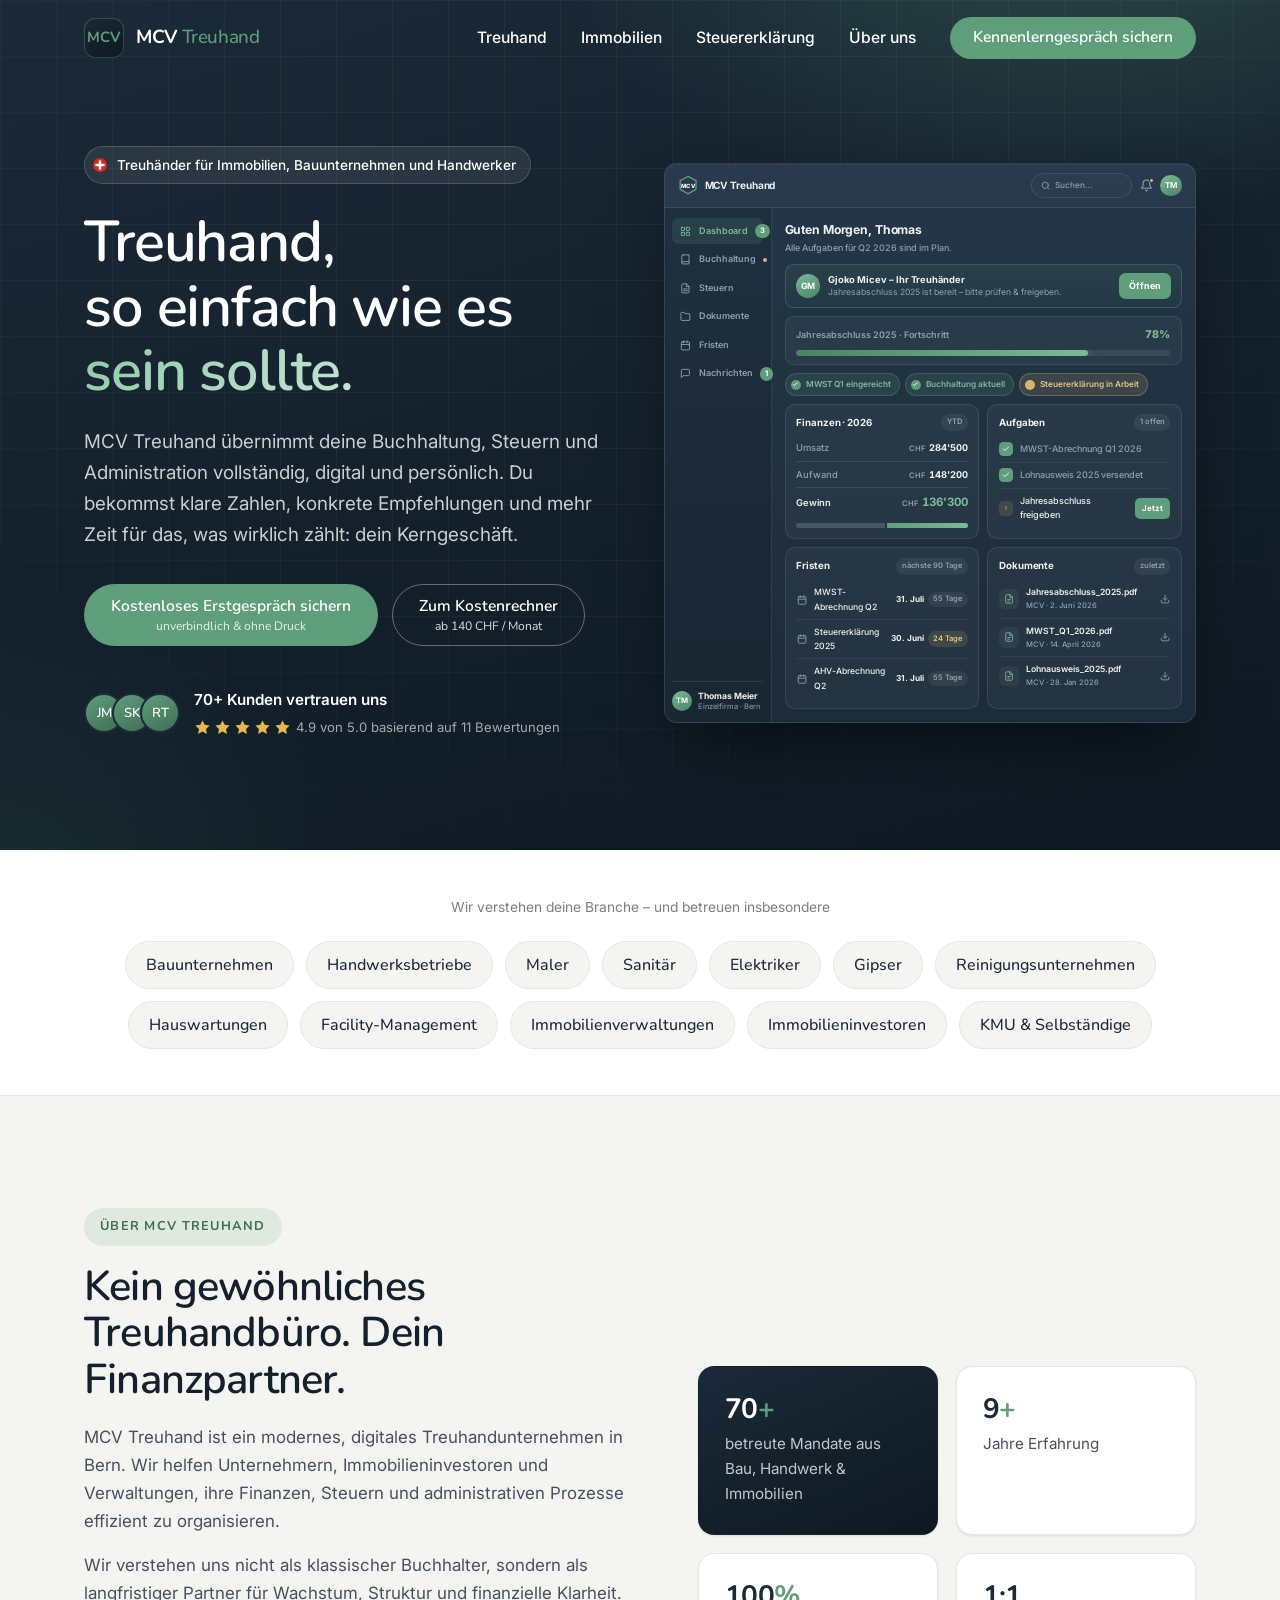
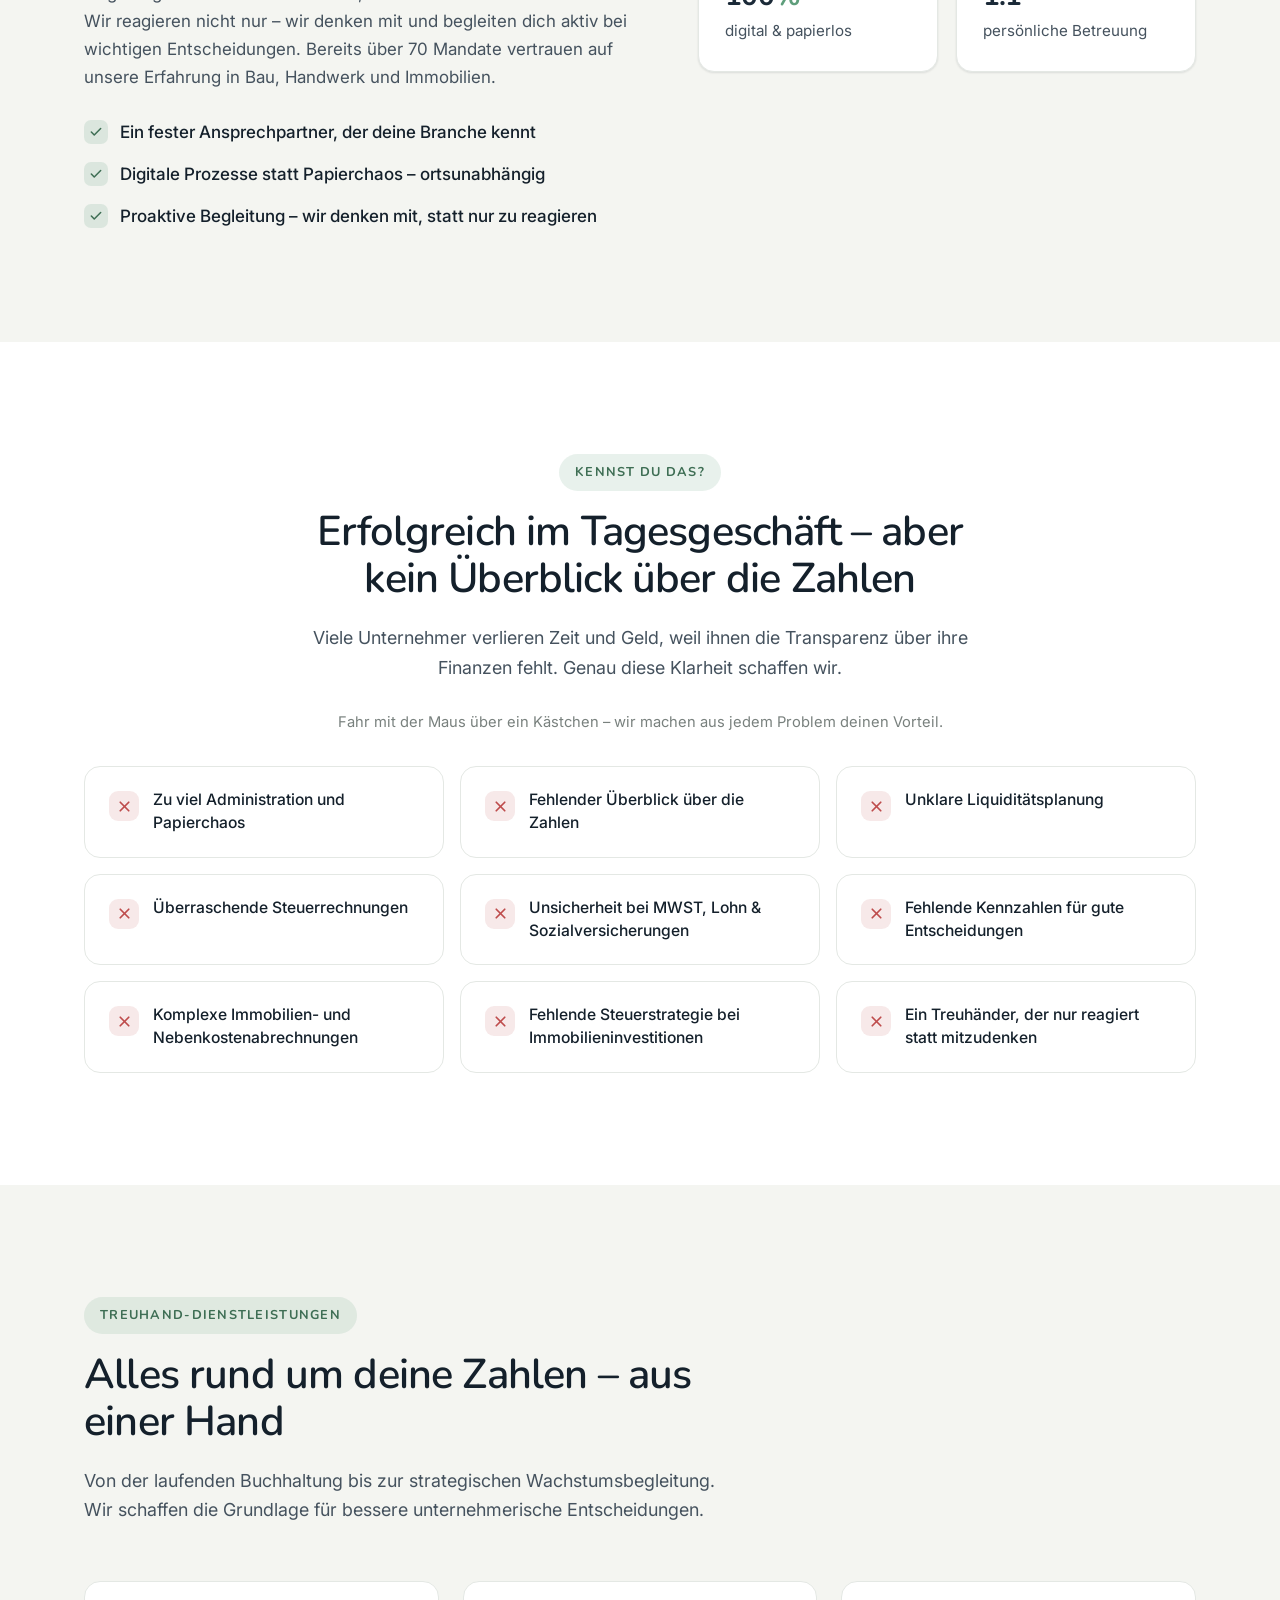
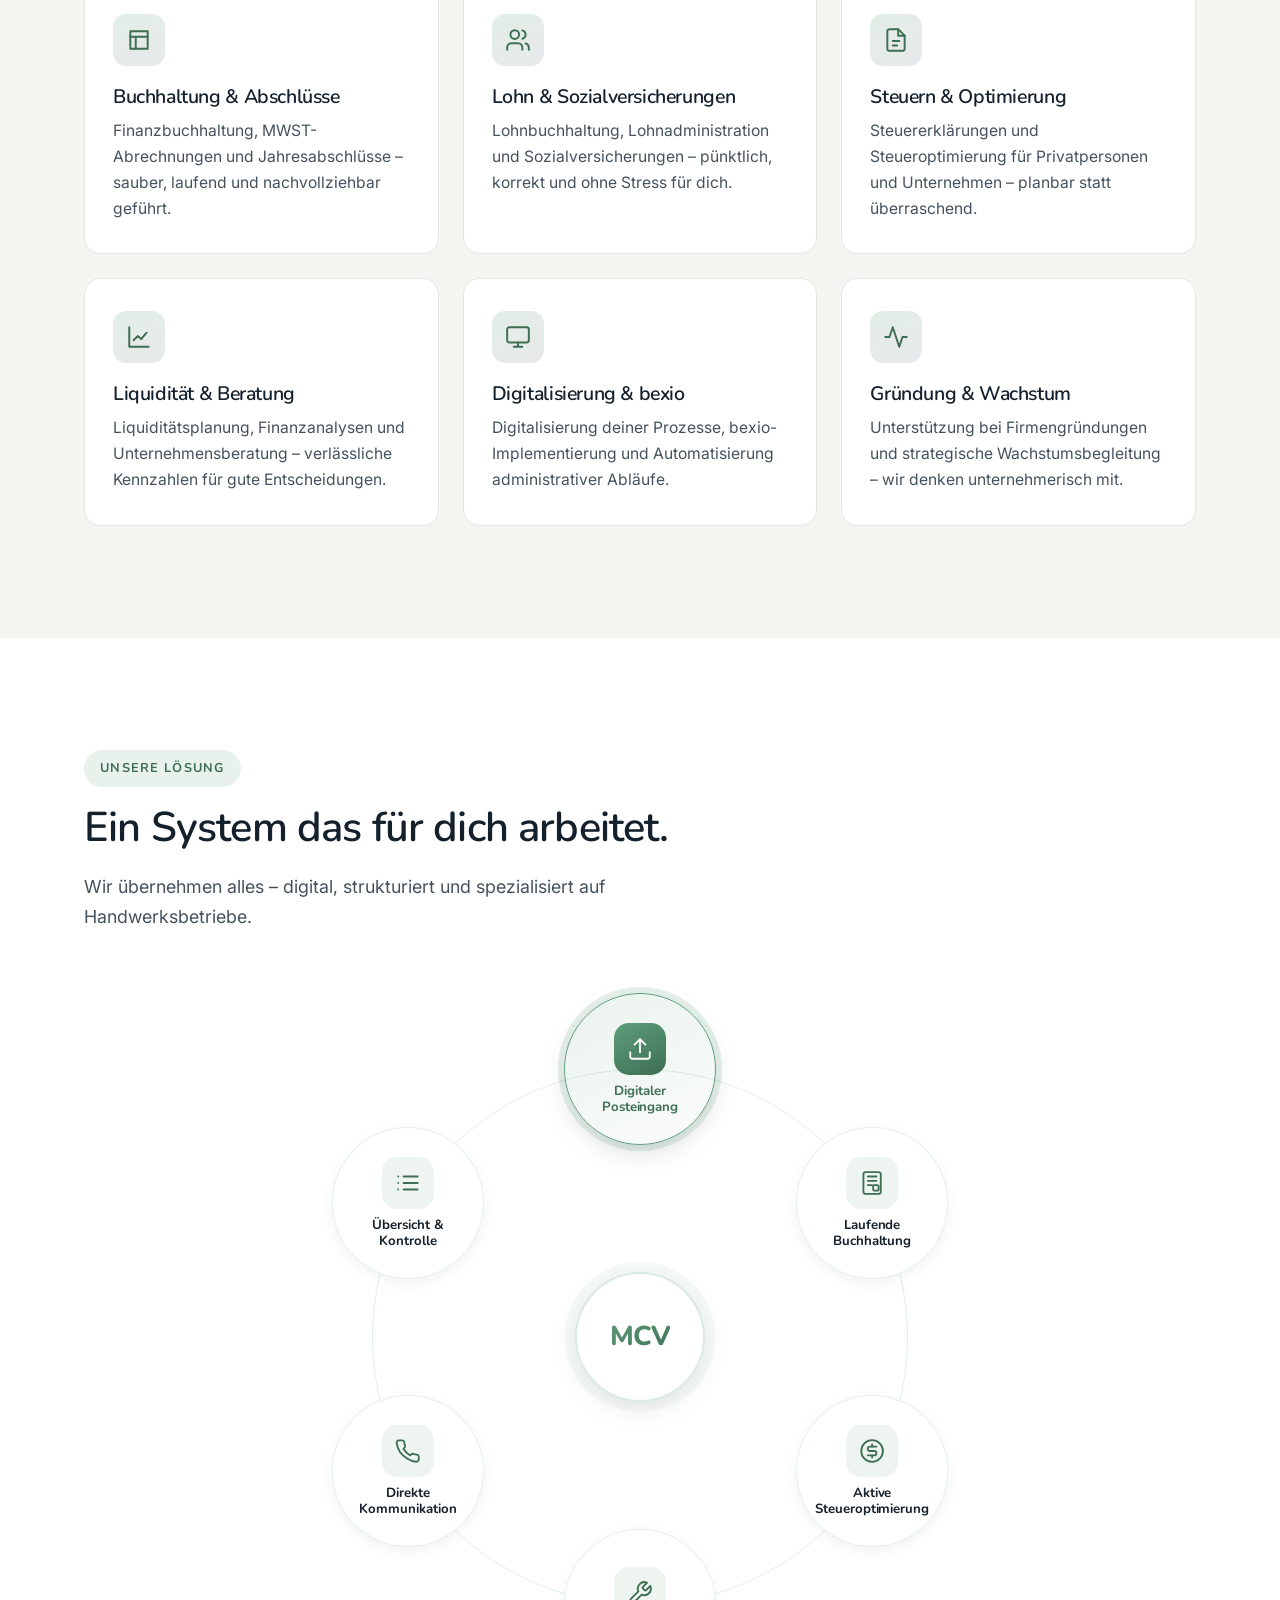
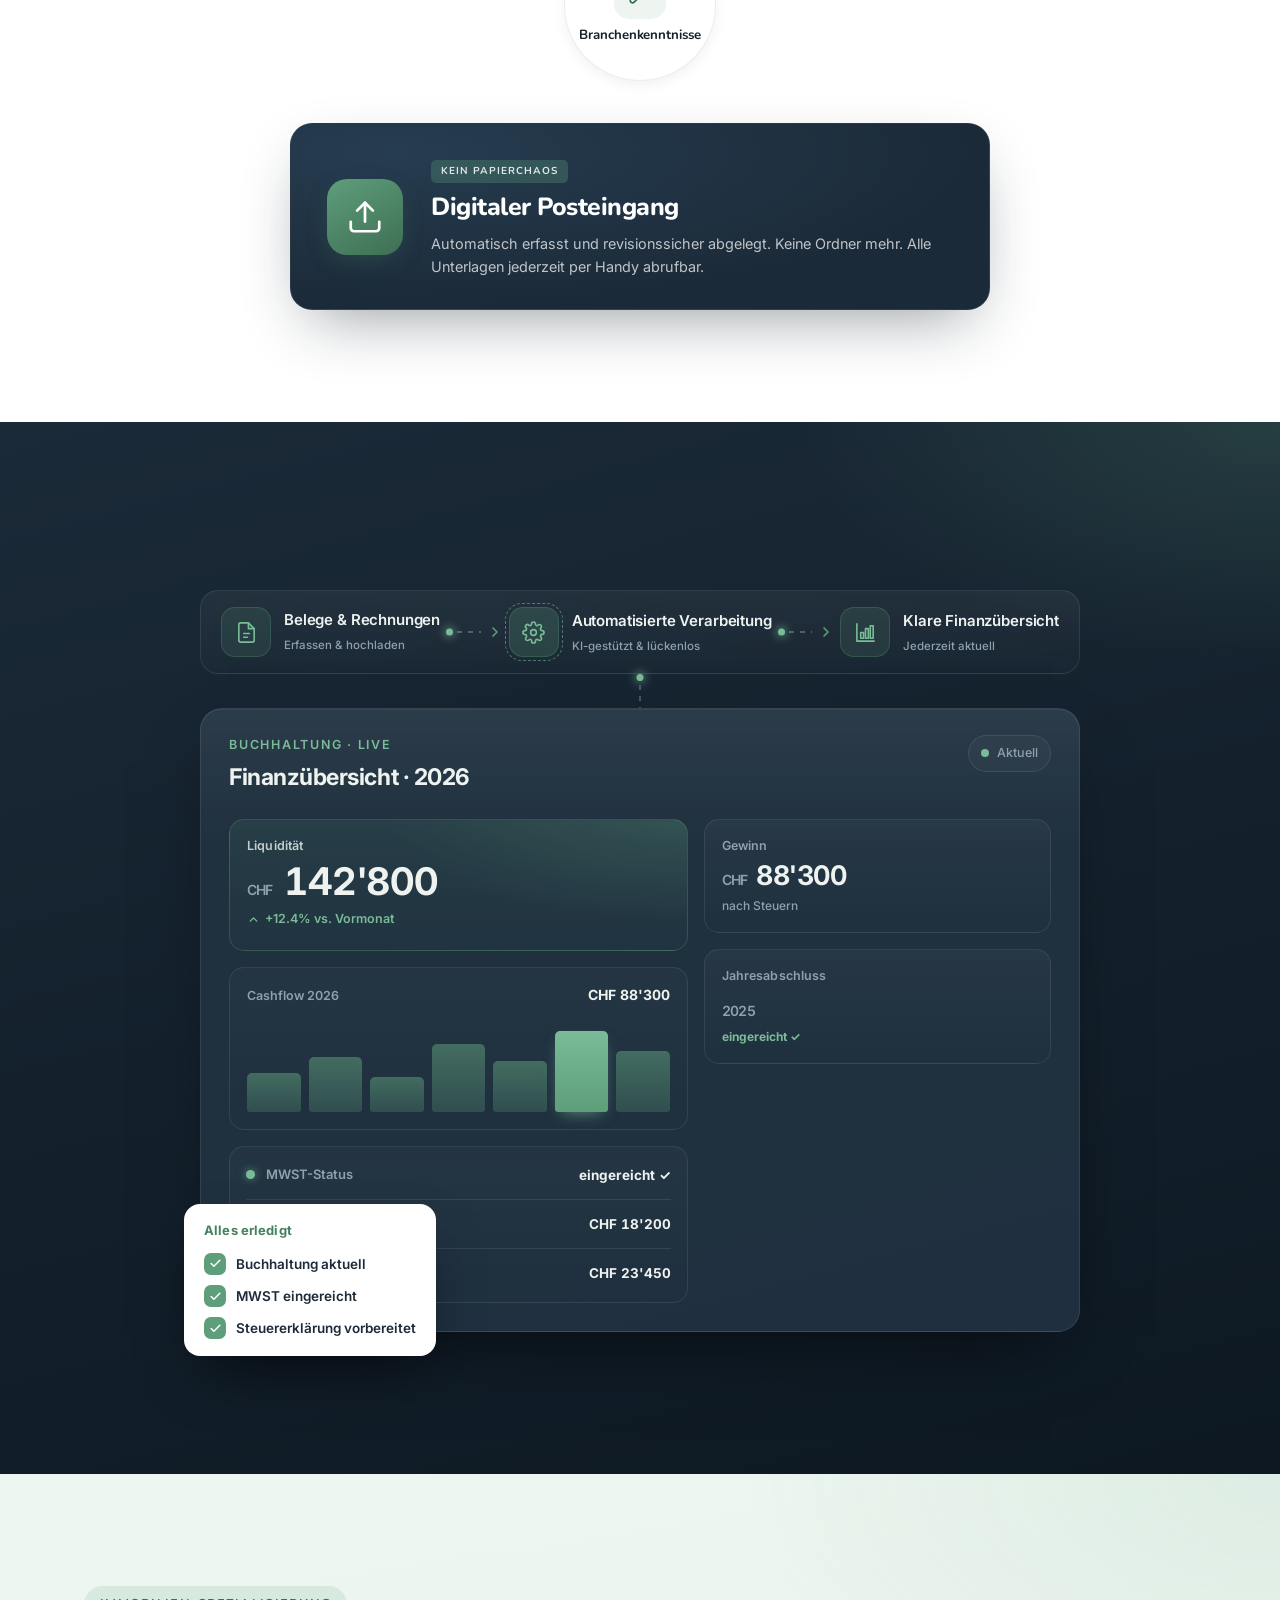
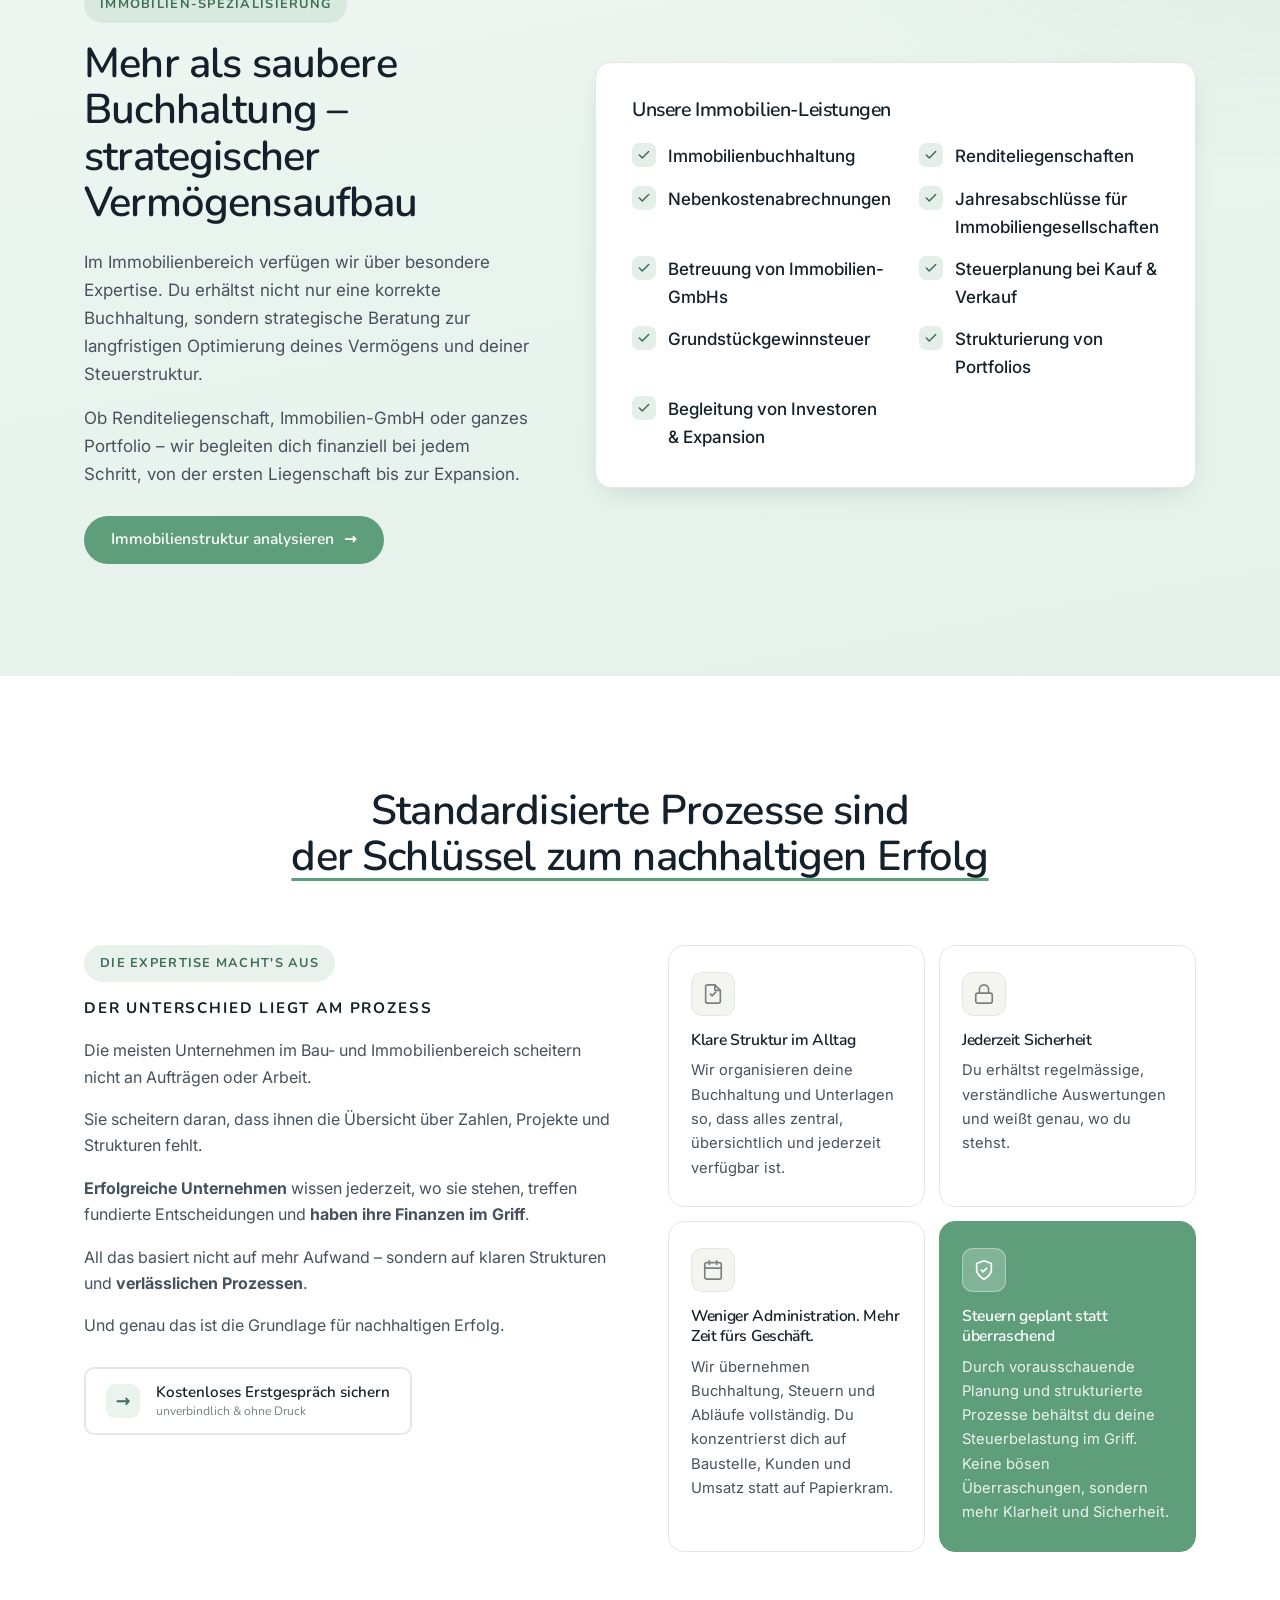
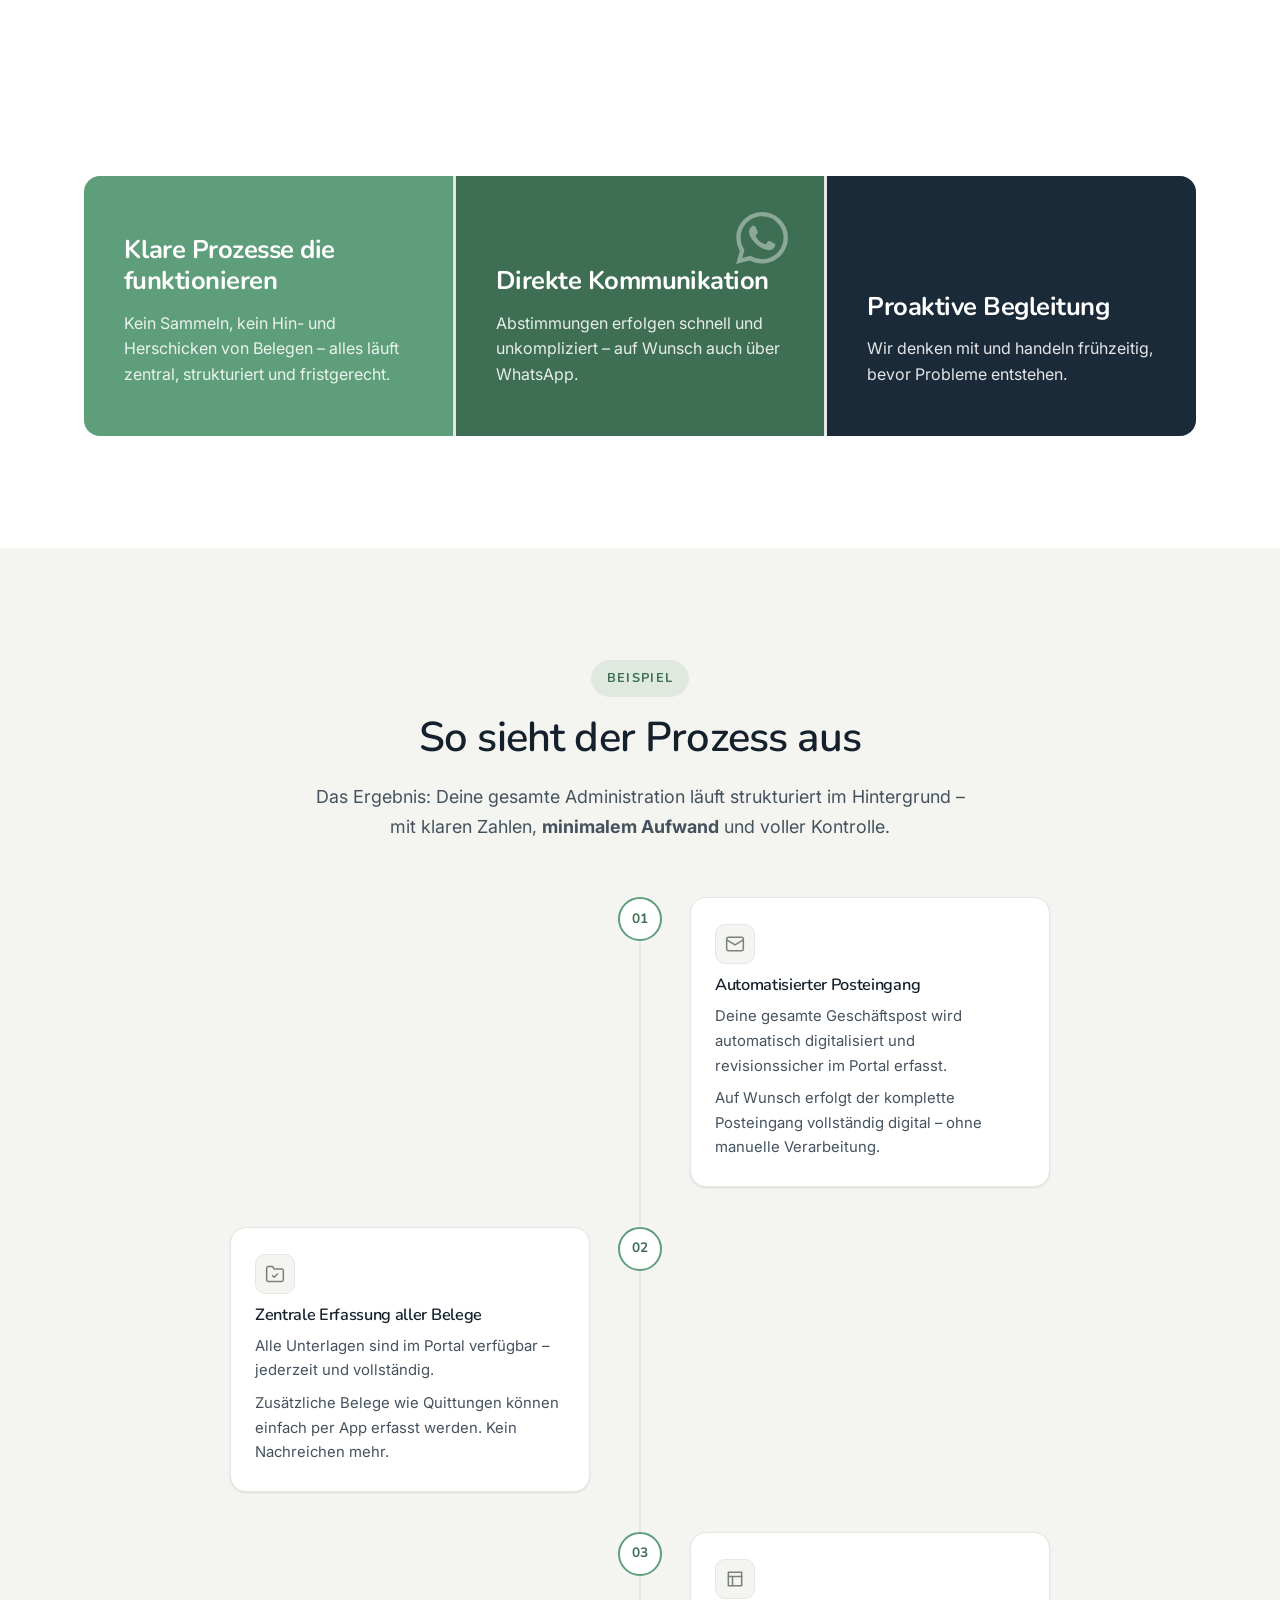
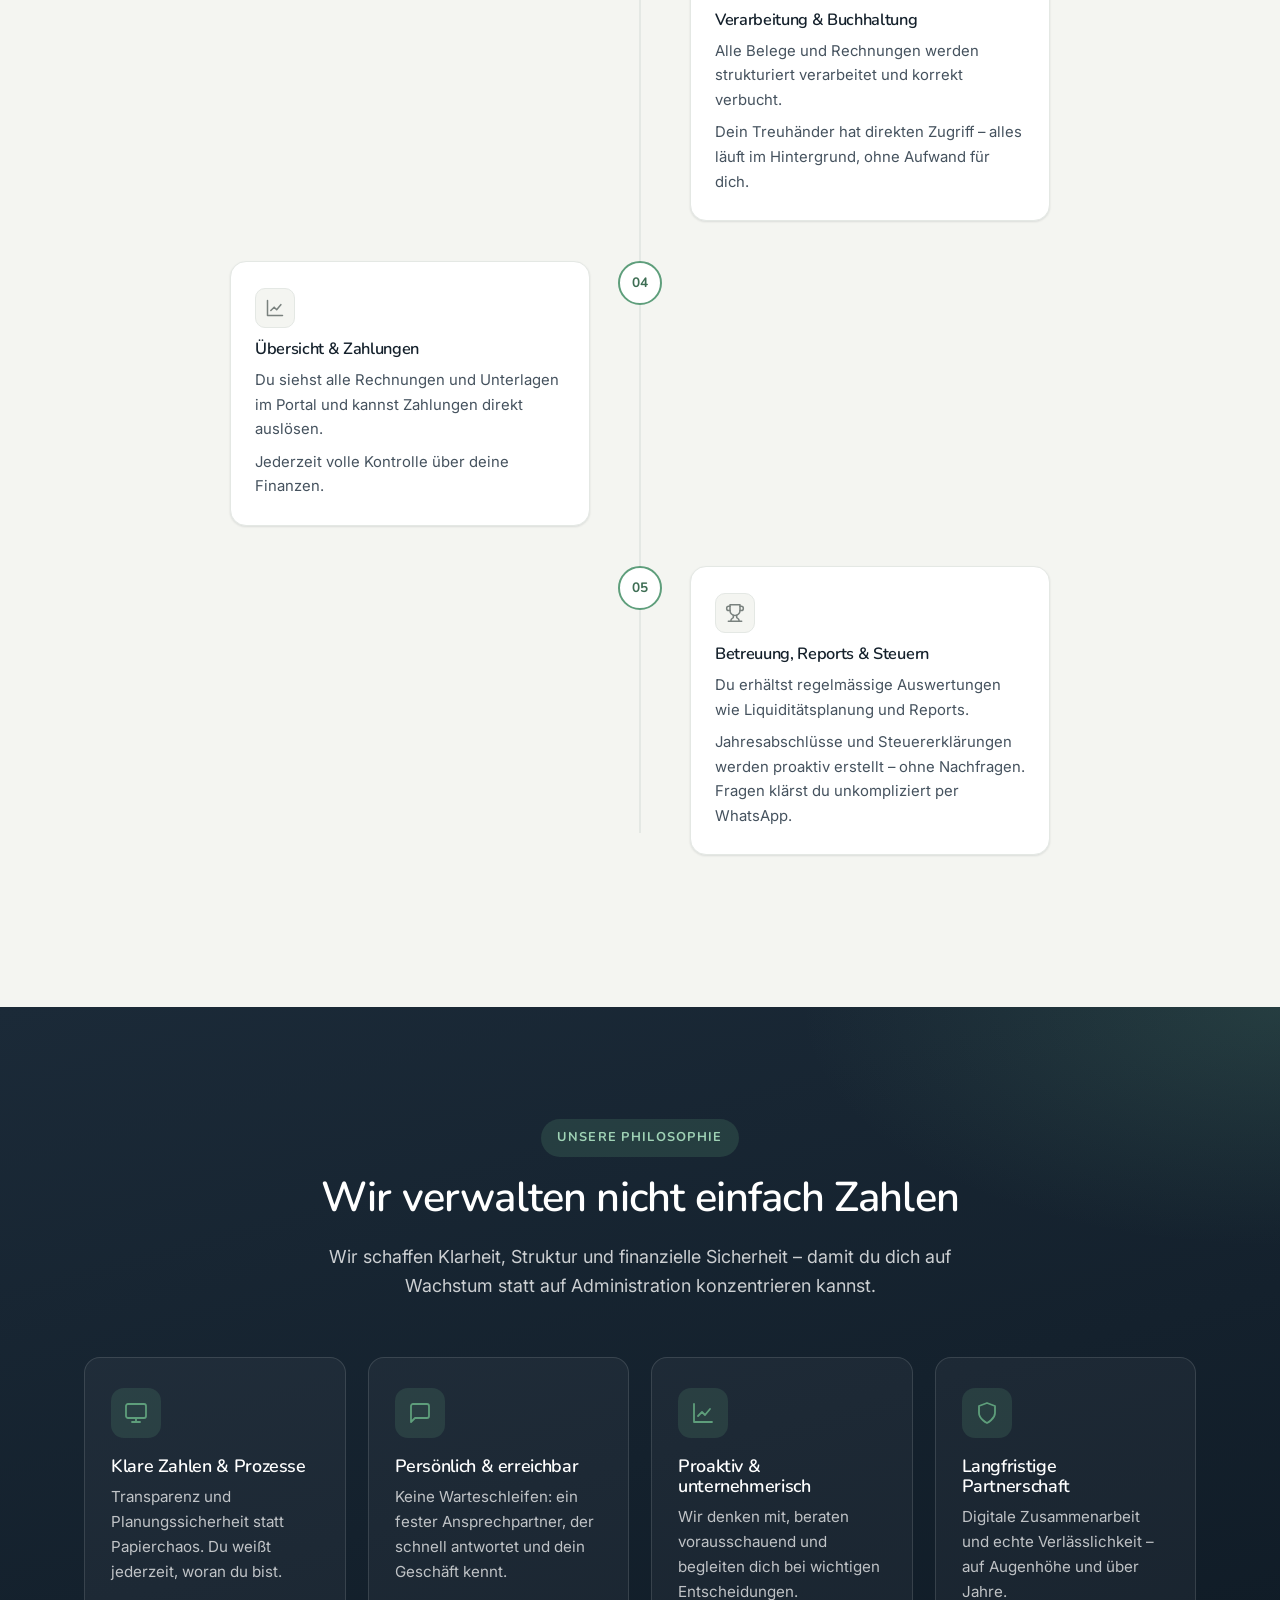
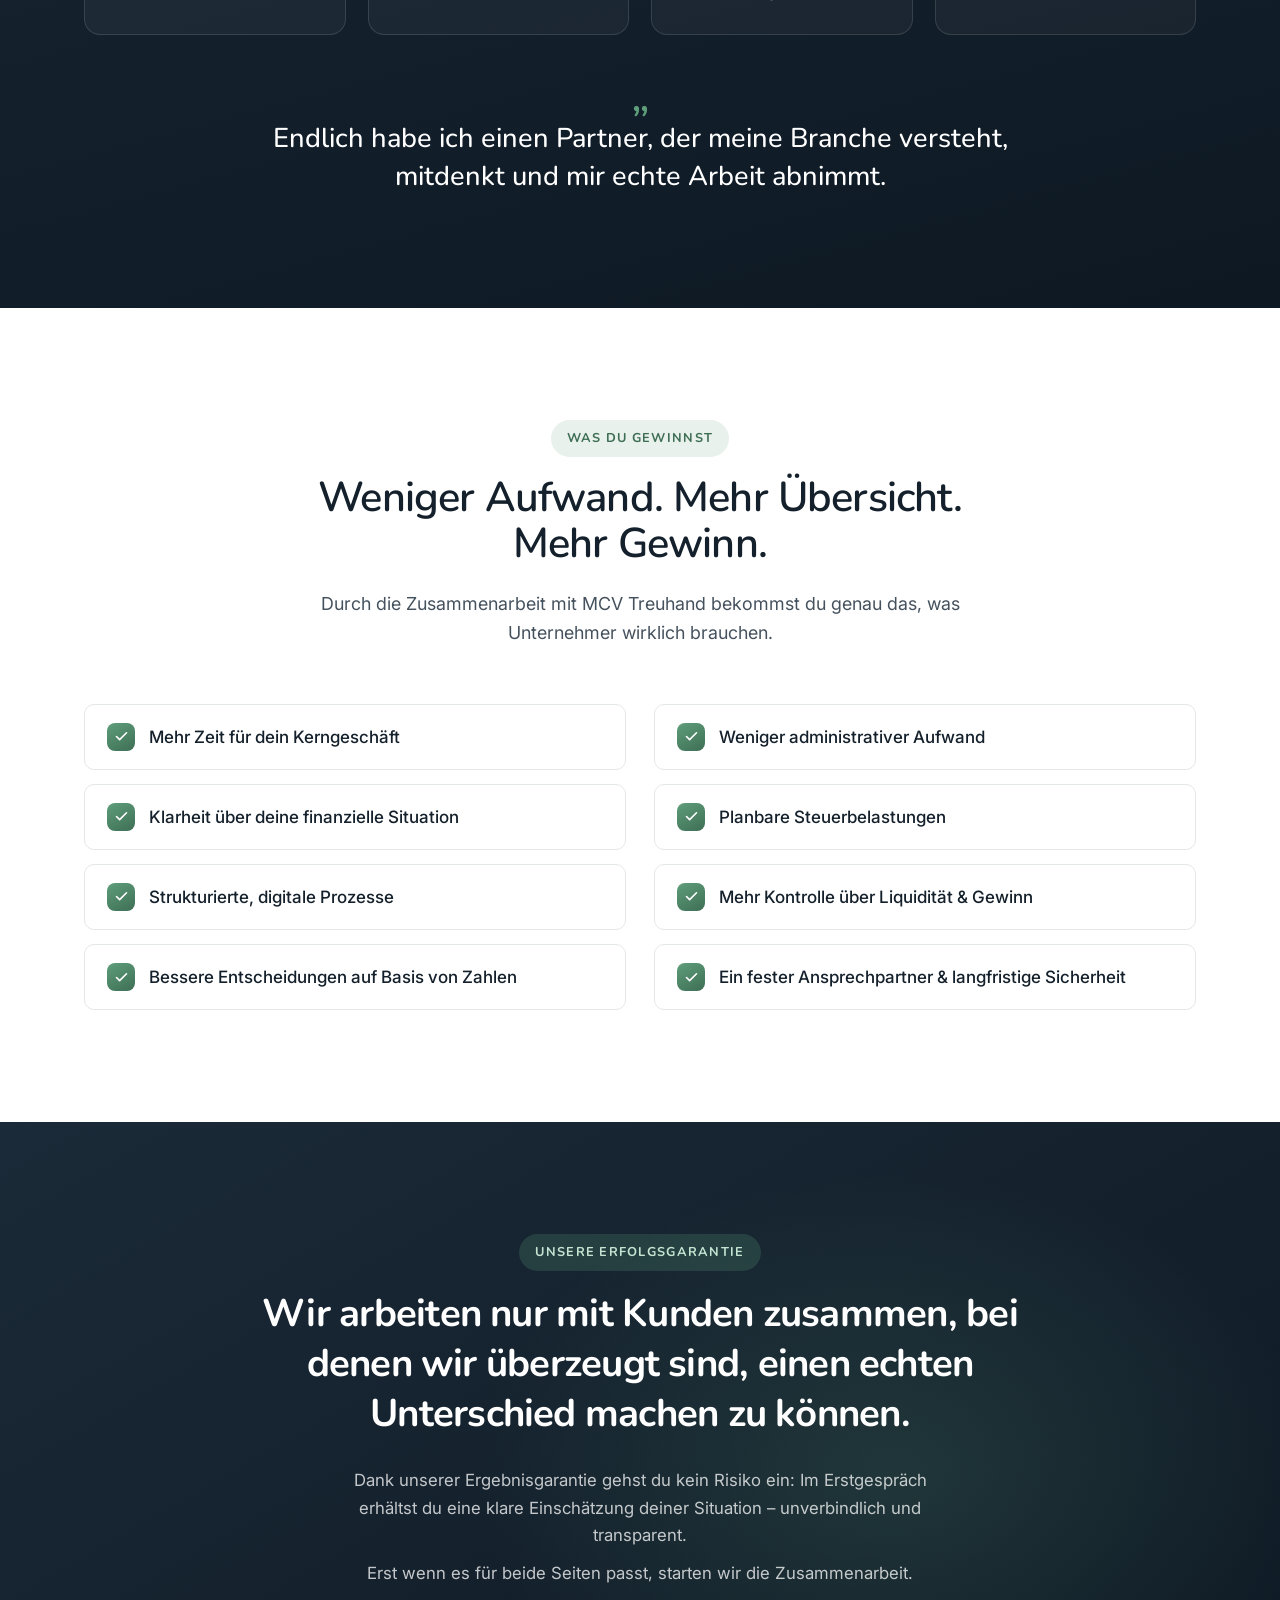
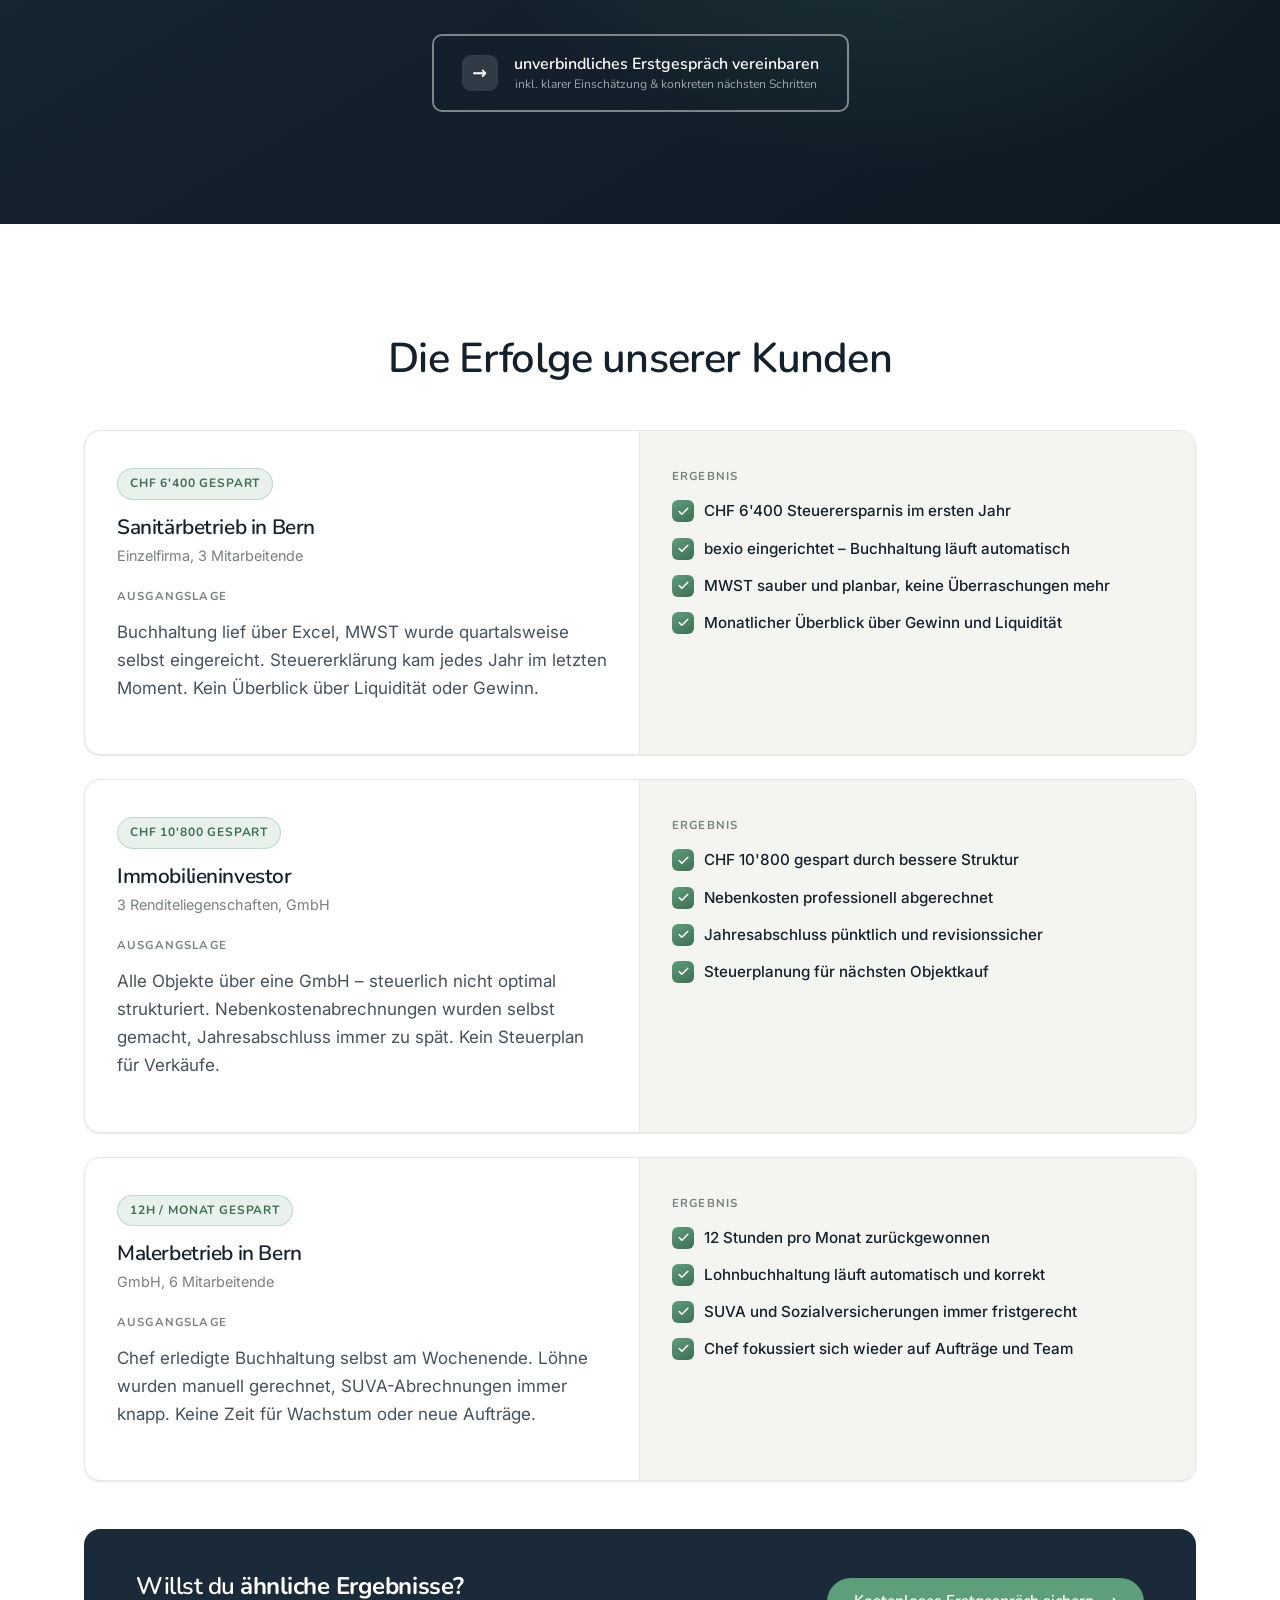
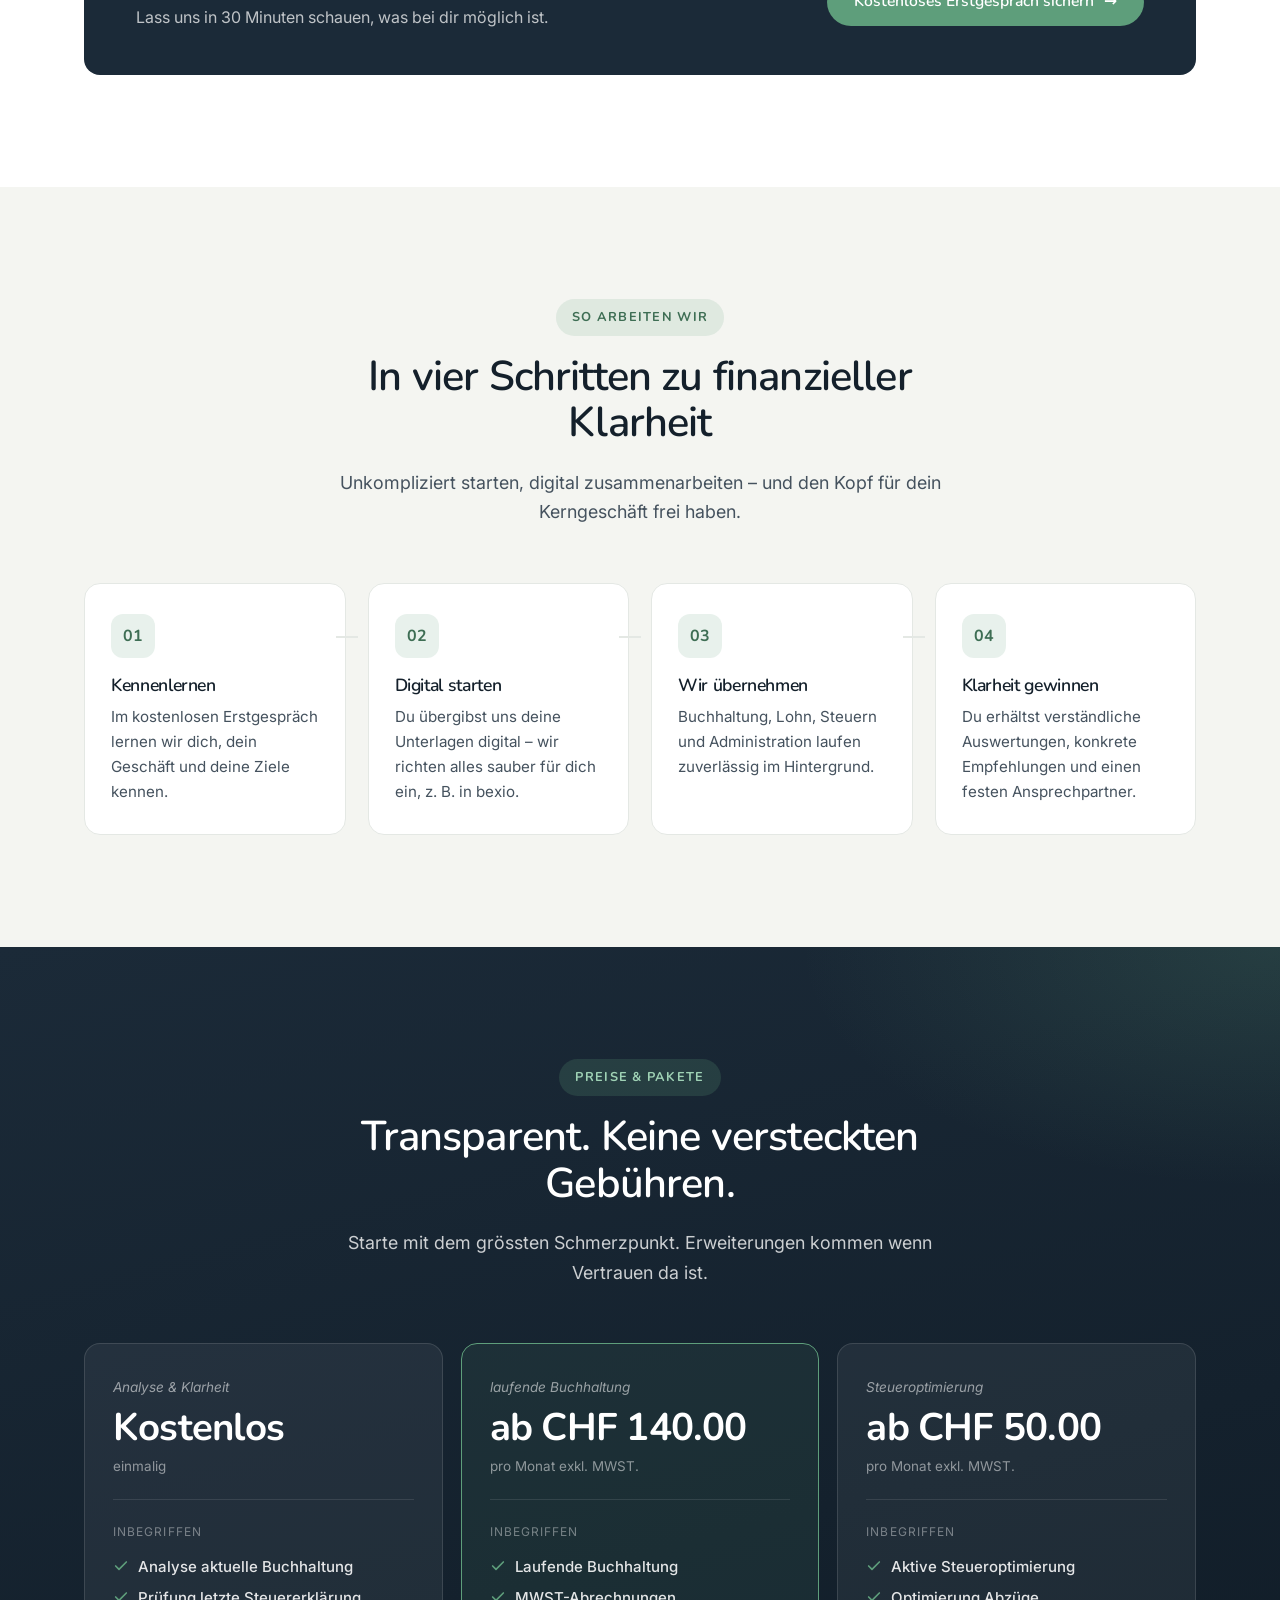
==== commit 93e643e0: "fix(hero): rename CTA to 'Zum Kostenrechner' and link to #rechner https://claude.ai/code/session_01W" ====
--- a/index.html
+++ b/index.html
@@ -3,8 +3,8 @@
 <head>
   <meta charset="UTF-8">
   <meta name="viewport" content="width=device-width, initial-scale=1.0">
-  <title>MCV Treuhand Bern – Buchhaltung, Steuern & Treuhand ab CHF 140/Monat</title>
-  <meta name="description" content="MCV Treuhand in Bern: Buchhaltung, Steuererklärung und Treuhand für Handwerksbetriebe, Bauunternehmen und Immobilieneigentümer. Digital, persönlich, transparent. Ab CHF 140/Monat.">
+  <title>Treuhand Bern für Handwerk, Bau & Immobilien | MCV Treuhand</title>
+  <meta name="description" content="Treuhänder in Bern für Bauunternehmen, Handwerker & Immobilien. Buchhaltung, Steuern & Lohn – digital, persönlich, transparent. Ab CHF 140/Monat. Jetzt Erstgespräch sichern.">
   <meta name="robots" content="index, follow">
   <meta name="theme-color" content="#1B2A38">
   <meta name="facebook-domain-verification" content="7smv2745a6m0tdqdzve35k7lei5ba5">
@@ -14,29 +14,41 @@
   <meta property="og:type" content="website">
   <meta property="og:locale" content="de_CH">
   <meta property="og:site_name" content="MCV Treuhand">
-  <meta property="og:title" content="MCV Treuhand Bern – Buchhaltung, Steuern & Treuhand">
-  <meta property="og:description" content="Buchhaltung, Steuererklärung und Treuhand für Handwerksbetriebe und Immobilieneigentümer in Bern. Digital, persönlich, transparent. Ab CHF 140/Monat.">
+  <meta property="og:title" content="Treuhand Bern für Handwerk, Bau & Immobilien | MCV Treuhand">
+  <meta property="og:description" content="Treuhänder in Bern für Bauunternehmen, Handwerker & Immobilien. Buchhaltung, Steuern & Lohn – digital, persönlich, transparent. Ab CHF 140/Monat.">
   <meta property="og:url" content="https://mcv-treuhand.ch/">
+  <meta property="og:image" content="https://mcv-treuhand.ch/assets/og-preview.jpg">
+  <meta property="og:image:width" content="1200">
+  <meta property="og:image:height" content="630">
+  <meta property="og:image:alt" content="MCV Treuhand – Buchhaltung, Steuern & Treuhand in Bern">
 
   <!-- Twitter Card -->
-  <meta name="twitter:card" content="summary">
-  <meta name="twitter:title" content="MCV Treuhand Bern – Buchhaltung, Steuern & Treuhand">
-  <meta name="twitter:description" content="Buchhaltung, Steuererklärung und Treuhand für Handwerksbetriebe in Bern. Ab CHF 140/Monat.">
+  <meta name="twitter:card" content="summary_large_image">
+  <meta name="twitter:title" content="Treuhand Bern für Handwerk, Bau & Immobilien | MCV Treuhand">
+  <meta name="twitter:description" content="Treuhänder in Bern für Bauunternehmen, Handwerker & Immobilien. Buchhaltung, Steuern & Lohn. Ab CHF 140/Monat.">
+  <meta name="twitter:image" content="https://mcv-treuhand.ch/assets/og-preview.jpg">
 
   <!-- Schema.org: LocalBusiness + AccountingService -->
   <script type="application/ld+json">
   {
     "@context": "https://schema.org",
     "@type": ["AccountingService", "LocalBusiness"],
+    "@id": "https://mcv-treuhand.ch/#organization",
     "name": "MCV Treuhand GmbH",
     "description": "Buchhaltung, Steuererklärung, Lohnbuchhaltung und Immobilienbuchhaltung für Handwerksbetriebe, Bauunternehmen und Immobilieneigentümer in Bern.",
     "url": "https://mcv-treuhand.ch",
+    "logo": "https://mcv-treuhand.ch/assets/og-preview.jpg",
+    "image": "https://mcv-treuhand.ch/assets/og-preview.jpg",
     "telephone": "+41315619113",
     "email": "info@mcv-treuhand.ch",
     "priceRange": "ab CHF 140/Monat",
     "currenciesAccepted": "CHF",
+    "paymentAccepted": "Rechnung, Banküberweisung",
     "areaServed": [
       {"@type": "City", "name": "Bern"},
+      {"@type": "City", "name": "Ittigen"},
+      {"@type": "City", "name": "Ostermundigen"},
+      {"@type": "City", "name": "Worb"},
       {"@type": "State", "name": "Kanton Bern"}
     ],
     "address": {
@@ -44,7 +56,13 @@
       "streetAddress": "Worblentalstrasse 33",
       "addressLocality": "Ittigen",
       "postalCode": "3063",
+      "addressRegion": "BE",
       "addressCountry": "CH"
+    },
+    "geo": {
+      "@type": "GeoCoordinates",
+      "latitude": "46.9786",
+      "longitude": "7.4908"
     },
     "openingHoursSpecification": [{
       "@type": "OpeningHoursSpecification",
@@ -52,6 +70,15 @@
       "opens": "09:00",
       "closes": "18:30"
     }],
+    "founder": {
+      "@type": "Person",
+      "name": "Gjoko Micev",
+      "jobTitle": "Gründer & Inhaber",
+      "url": "https://mcv-treuhand.ch/ueber-uns.html"
+    },
+    "sameAs": [
+      "https://www.google.com/maps/search/MCV+Treuhand+Ittigen"
+    ],
     "hasOfferCatalog": {
       "@type": "OfferCatalog",
       "name": "Treuhand Dienstleistungen",
@@ -73,6 +100,56 @@
   }
   </script>
 
+  <!-- Schema.org: FAQPage -->
+  <script type="application/ld+json">
+  {
+    "@context": "https://schema.org",
+    "@type": "FAQPage",
+    "mainEntity": [
+      {
+        "@type": "Question",
+        "name": "Was kostet ein Treuhänder in Bern?",
+        "acceptedAnswer": {
+          "@type": "Answer",
+          "text": "Bei MCV Treuhand starten Treuhand-Pakete ab CHF 140 pro Monat. Der genaue Preis richtet sich nach Leistungsumfang (Buchhaltung, Lohn, Steuern, MWST). Im kostenlosen Erstgespräch erhalten Sie ein transparentes Fixpreisangebot ohne versteckte Kosten."
+        }
+      },
+      {
+        "@type": "Question",
+        "name": "Was macht ein Treuhänder?",
+        "acceptedAnswer": {
+          "@type": "Answer",
+          "text": "Ein Treuhänder übernimmt Buchhaltung, Jahresabschluss, Steuererklärung, Lohnbuchhaltung und MWST-Abrechnungen für Ihr Unternehmen. MCV Treuhand geht einen Schritt weiter: Wir denken aktiv mit bei Steueroptimierung, Liquiditätsplanung und strategischen Entscheidungen."
+        }
+      },
+      {
+        "@type": "Question",
+        "name": "Brauche ich einen Treuhänder als Einzelfirma oder GmbH?",
+        "acceptedAnswer": {
+          "@type": "Answer",
+          "text": "Ja – gerade für KMU und Einzelfirmen lohnt sich ein Treuhänder ab dem ersten Tag. Er stellt sicher, dass Fristen eingehalten werden, Steuern optimiert sind und die Buchhaltung revisionssicher geführt wird. Das spart Zeit und oft mehr Geld, als die Kosten betragen."
+        }
+      },
+      {
+        "@type": "Question",
+        "name": "Wie schnell kann MCV Treuhand starten?",
+        "acceptedAnswer": {
+          "@type": "Answer",
+          "text": "Nach dem kostenlosen Erstgespräch können wir innerhalb von 1–2 Wochen mit der Übernahme beginnen. Die Übergabe vom bisherigen Treuhänder organisieren wir vollständig – für Sie ohne Aufwand."
+        }
+      },
+      {
+        "@type": "Question",
+        "name": "Arbeitet MCV Treuhand digital und mit bexio?",
+        "acceptedAnswer": {
+          "@type": "Answer",
+          "text": "Ja, MCV Treuhand arbeitet vollständig digital und papierlos – unter anderem mit bexio, der führenden Schweizer Buchhaltungssoftware. Belege können bequem per Handy, E-Mail oder App eingereicht werden. Kein Papierchaos mehr."
+        }
+      }
+    ]
+  }
+  </script>
+
   <!-- Favicon (inline SVG) -->
   <link rel="icon" href="data:image/svg+xml,%3Csvg xmlns='http://www.w3.org/2000/svg' viewBox='0 0 64 64'%3E%3Crect width='64' height='64' rx='16' fill='%231B2A38'/%3E%3Ctext x='50%25' y='54%25' font-family='Arial,Helvetica,sans-serif' font-size='26' font-weight='700' fill='%235E9E7B' text-anchor='middle' dominant-baseline='middle'%3EM%3C/text%3E%3C/svg%3E">
 
@@ -153,7 +230,7 @@
           <p class="hero__sub">MCV Treuhand übernimmt deine Buchhaltung, Steuern und Administration vollständig, digital und persönlich. Du bekommst klare Zahlen, konkrete Empfehlungen und mehr Zeit für das, was wirklich zählt: dein Kerngeschäft.</p>
           <div class="hero__actions">
             <a href="#kontakt" class="btn btn--primary btn--stack">Kostenloses Erstgespräch sichern <small>unverbindlich &amp; ohne Druck</small></a>
-            <a href="#kontakt" class="btn btn--ghost btn--stack">Transparente Preise <small>ab 140 CHF / Monat</small></a>
+            <a href="#rechner" class="btn btn--ghost btn--stack">Zum Kostenrechner <small>ab 140 CHF / Monat</small></a>
           </div>
 
           <div class="hero__rating">
@@ -478,8 +555,8 @@
       <div class="container audience__inner">
         <p class="audience__label">Wir verstehen deine Branche – und betreuen insbesondere</p>
         <ul class="audience__list">
-          <li>Bauunternehmen</li>
-          <li>Handwerksbetriebe</li>
+          <li><a href="bauunternehmen.html">Bauunternehmen</a></li>
+          <li><a href="handwerk.html">Handwerksbetriebe</a></li>
           <li>Maler</li>
           <li>Sanitär</li>
           <li>Elektriker</li>
@@ -1819,25 +1896,28 @@
 
           <div class="cmod__row">
             <div class="field-wrap">
-              <label for="cmod_vorname">Vorname *</label>
-              <input type="text" id="cmod_vorname" name="vorname" required autocomplete="given-name">
+              <label for="cmod_vorname">Vorname <span class="req">*</span></label>
+              <input type="text" id="cmod_vorname" name="vorname" placeholder="Max" required autocomplete="given-name">
             </div>
             <div class="field-wrap">
-              <label for="cmod_name">Nachname *</label>
-              <input type="text" id="cmod_name" name="nachname" required autocomplete="family-name">
-            </div>
-          </div>
-          <div class="field-wrap">
-            <label for="cmod_firma">Firma</label>
-            <input type="text" id="cmod_firma" name="firma" autocomplete="organization">
-          </div>
-          <div class="field-wrap">
-            <label for="cmod_email">E-Mail *</label>
-            <input type="email" id="cmod_email" name="email" required autocomplete="email">
-          </div>
-          <div class="field-wrap">
-            <label for="cmod_telefon">Telefon</label>
-            <input type="tel" id="cmod_telefon" name="telefon" autocomplete="tel">
+              <label for="cmod_name">Nachname <span class="req">*</span></label>
+              <input type="text" id="cmod_name" name="nachname" placeholder="Mustermann" required autocomplete="family-name">
+            </div>
+          </div>
+          <div class="field-wrap field-wrap--icon">
+            <label for="cmod_firma">Firma <span class="field-opt">(optional)</span></label>
+            <svg class="field-wrap__icon" viewBox="0 0 24 24" fill="none" stroke="currentColor" stroke-width="1.8" stroke-linecap="round" stroke-linejoin="round" width="16" height="16"><rect x="2" y="7" width="20" height="14" rx="2"/><path d="M16 7V5a2 2 0 0 0-2-2h-4a2 2 0 0 0-2 2v2"/></svg>
+            <input type="text" id="cmod_firma" name="firma" placeholder="Muster GmbH" autocomplete="organization">
+          </div>
+          <div class="field-wrap field-wrap--icon">
+            <label for="cmod_email">E-Mail <span class="req">*</span></label>
+            <svg class="field-wrap__icon" viewBox="0 0 24 24" fill="none" stroke="currentColor" stroke-width="1.8" stroke-linecap="round" stroke-linejoin="round" width="16" height="16"><rect x="2" y="4" width="20" height="16" rx="2"/><path d="m22 7-10 6L2 7"/></svg>
+            <input type="email" id="cmod_email" name="email" placeholder="max@beispiel.ch" required autocomplete="email">
+          </div>
+          <div class="field-wrap field-wrap--icon">
+            <label for="cmod_telefon">Telefon <span class="field-opt">(optional)</span></label>
+            <svg class="field-wrap__icon" viewBox="0 0 24 24" fill="none" stroke="currentColor" stroke-width="1.8" stroke-linecap="round" stroke-linejoin="round" width="16" height="16"><path d="M22 16.92v3a2 2 0 0 1-2.18 2 19.79 19.79 0 0 1-8.63-3.07A19.5 19.5 0 0 1 4.69 13a19.79 19.79 0 0 1-3.07-8.67A2 2 0 0 1 3.6 2.18h3a2 2 0 0 1 2 1.72c.127.96.361 1.903.7 2.81a2 2 0 0 1-.45 2.11L7.91 9.91a16 16 0 0 0 6.18 6.18l.95-.95a2 2 0 0 1 2.11-.45c.907.339 1.85.573 2.81.7A2 2 0 0 1 22 17z"/></svg>
+            <input type="tel" id="cmod_telefon" name="telefon" placeholder="+41 79 123 45 67" autocomplete="tel">
           </div>
 
           <button type="submit" class="btn btn--primary cmod__submit" id="calcContactSubmit">
--- a/css/style.css
+++ b/css/style.css
@@ -66,6 +66,7 @@
   background: var(--bg);
   -webkit-font-smoothing: antialiased;
   -moz-osx-font-smoothing: grayscale;
+  overflow-x: hidden;
 }
 
 img { max-width: 100%; display: block; }
@@ -1040,6 +1041,7 @@
   border-radius: var(--radius);
   padding: 38px;
   box-shadow: var(--shadow-sm);
+  min-width: 0;
 }
 .field { margin-bottom: 20px; }
 .field--row { display: grid; grid-template-columns: 1fr 1fr; gap: 18px; }
@@ -1403,6 +1405,29 @@
 .cmod__submit { width: 100%; justify-content: center; margin-top: 6px; }
 .cmod__note { font-size: .72rem; color: var(--ink-3); margin: 8px 0 0; text-align: center; }
 
+/* field-wrap: styled inputs for the calculator modal form */
+.field-wrap { margin-bottom: 14px; position: relative; }
+.field-wrap label {
+  display: block; font-size: .82rem; font-weight: 600;
+  color: var(--ink-2); margin-bottom: 6px; letter-spacing: .01em;
+}
+.field-wrap input {
+  width: 100%; font-family: var(--font-body); font-size: .97rem;
+  color: var(--ink); padding: 11px 14px; border: 1.5px solid var(--line);
+  border-radius: var(--radius-sm); background: var(--bg-soft);
+  transition: border-color .18s var(--ease), background .18s var(--ease), box-shadow .18s var(--ease);
+  outline: none; box-sizing: border-box;
+}
+.field-wrap input::placeholder { color: var(--ink-3); }
+.field-wrap input:focus {
+  border-color: var(--accent); background: #fff; box-shadow: var(--ring);
+}
+.field-wrap--icon input { padding-left: 40px; }
+.field-wrap__icon {
+  position: absolute; left: 13px; bottom: 11px; pointer-events: none;
+  color: var(--ink-3); display: flex; align-items: center;
+}
+
 /* Done state */
 .cmod__done {
   display: flex; flex-direction: column; align-items: center;
@@ -1420,6 +1445,31 @@
   .cmod__sum-total { font-size: 1.7rem; }
   .cmod__form-wrap { padding: 24px 22px 22px; }
   .cmod__row { grid-template-columns: 1fr; gap: 0; }
+}
+
+/* ---------- FAQ accordion ---------- */
+.faq-list { display: flex; flex-direction: column; gap: 10px; }
+.faq-item {
+  background: #fff; border: 1.5px solid var(--line);
+  border-radius: var(--radius-sm); overflow: hidden;
+  transition: border-color .2s var(--ease), box-shadow .2s var(--ease);
+}
+.faq-item[open] { border-color: var(--accent); box-shadow: 0 0 0 3px rgba(94,158,123,.1); }
+.faq-item summary {
+  padding: 18px 20px; font-weight: 600; font-size: 1rem;
+  cursor: pointer; list-style: none; display: flex; justify-content: space-between; align-items: center;
+  color: var(--primary); user-select: none;
+}
+.faq-item summary::-webkit-details-marker { display: none; }
+.faq-item summary::after {
+  content: ""; flex-shrink: 0; width: 10px; height: 10px; margin-left: 16px;
+  border: 2px solid var(--accent); border-left: 0; border-bottom: 0;
+  transform: rotate(135deg); transition: transform .22s var(--ease);
+}
+.faq-item[open] summary::after { transform: rotate(-45deg); }
+.faq-item p {
+  margin: 0; padding: 0 20px 18px; font-size: .95rem;
+  color: var(--ink-2); line-height: 1.65; border-top: 1px solid var(--line);
 }
 
 /* ---------- Footer ---------- */
@@ -1679,6 +1729,7 @@
 }
 
 @media (max-width: 520px) {
+  :root { --section-y: 64px; }
   body { font-size: 16px; }
   .services-grid,
   .steps,
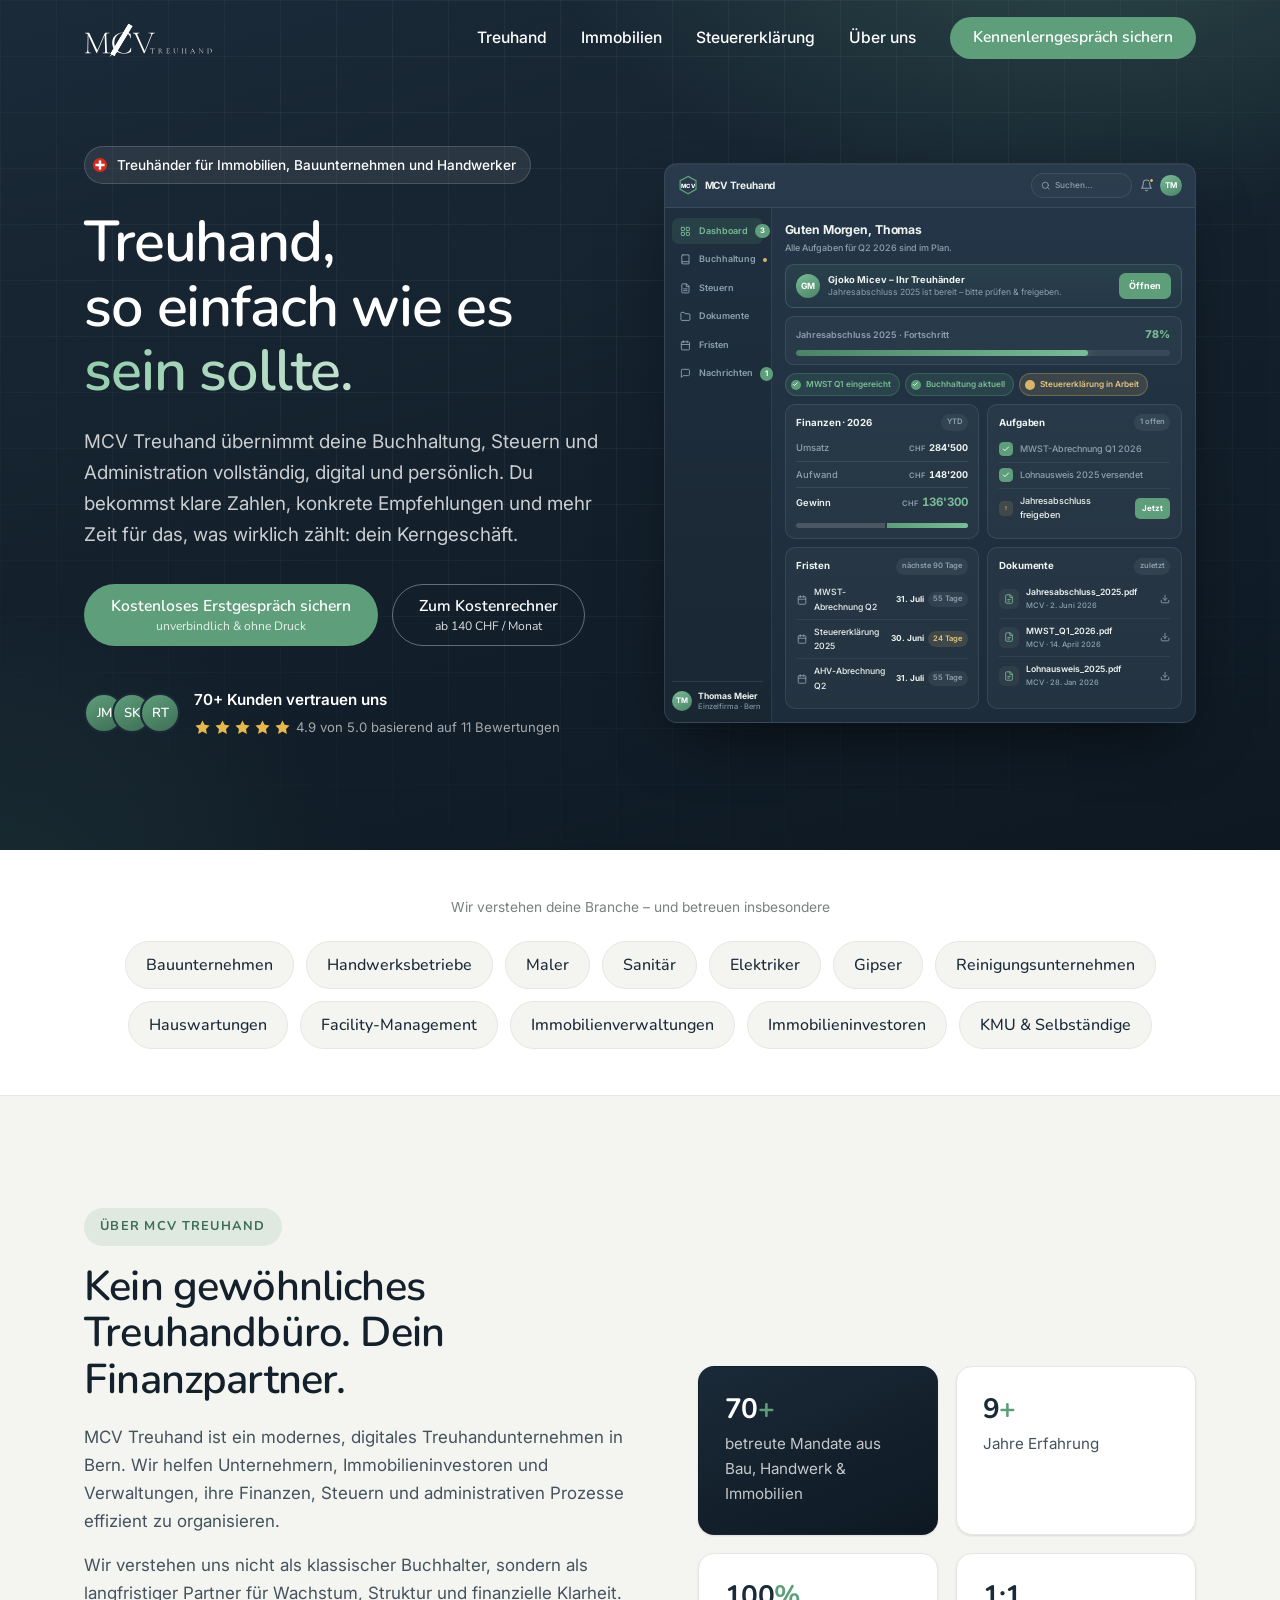
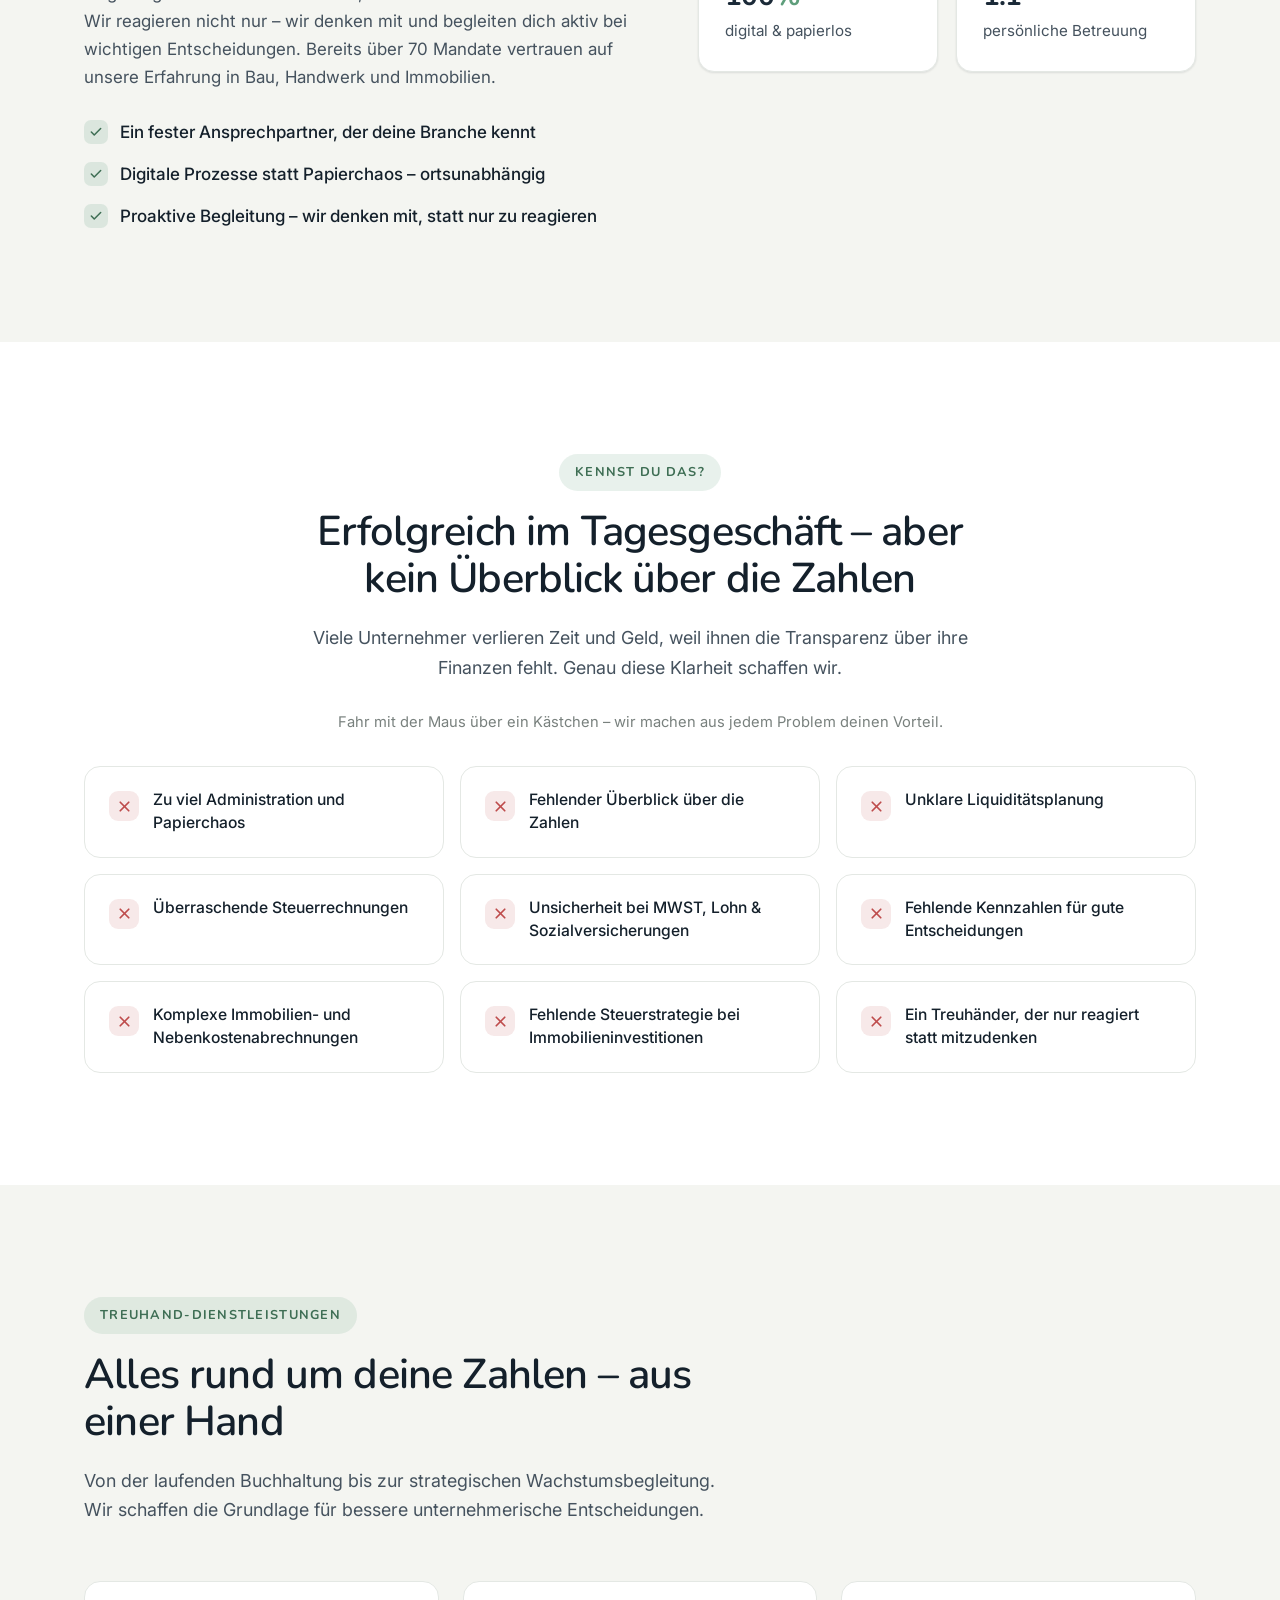
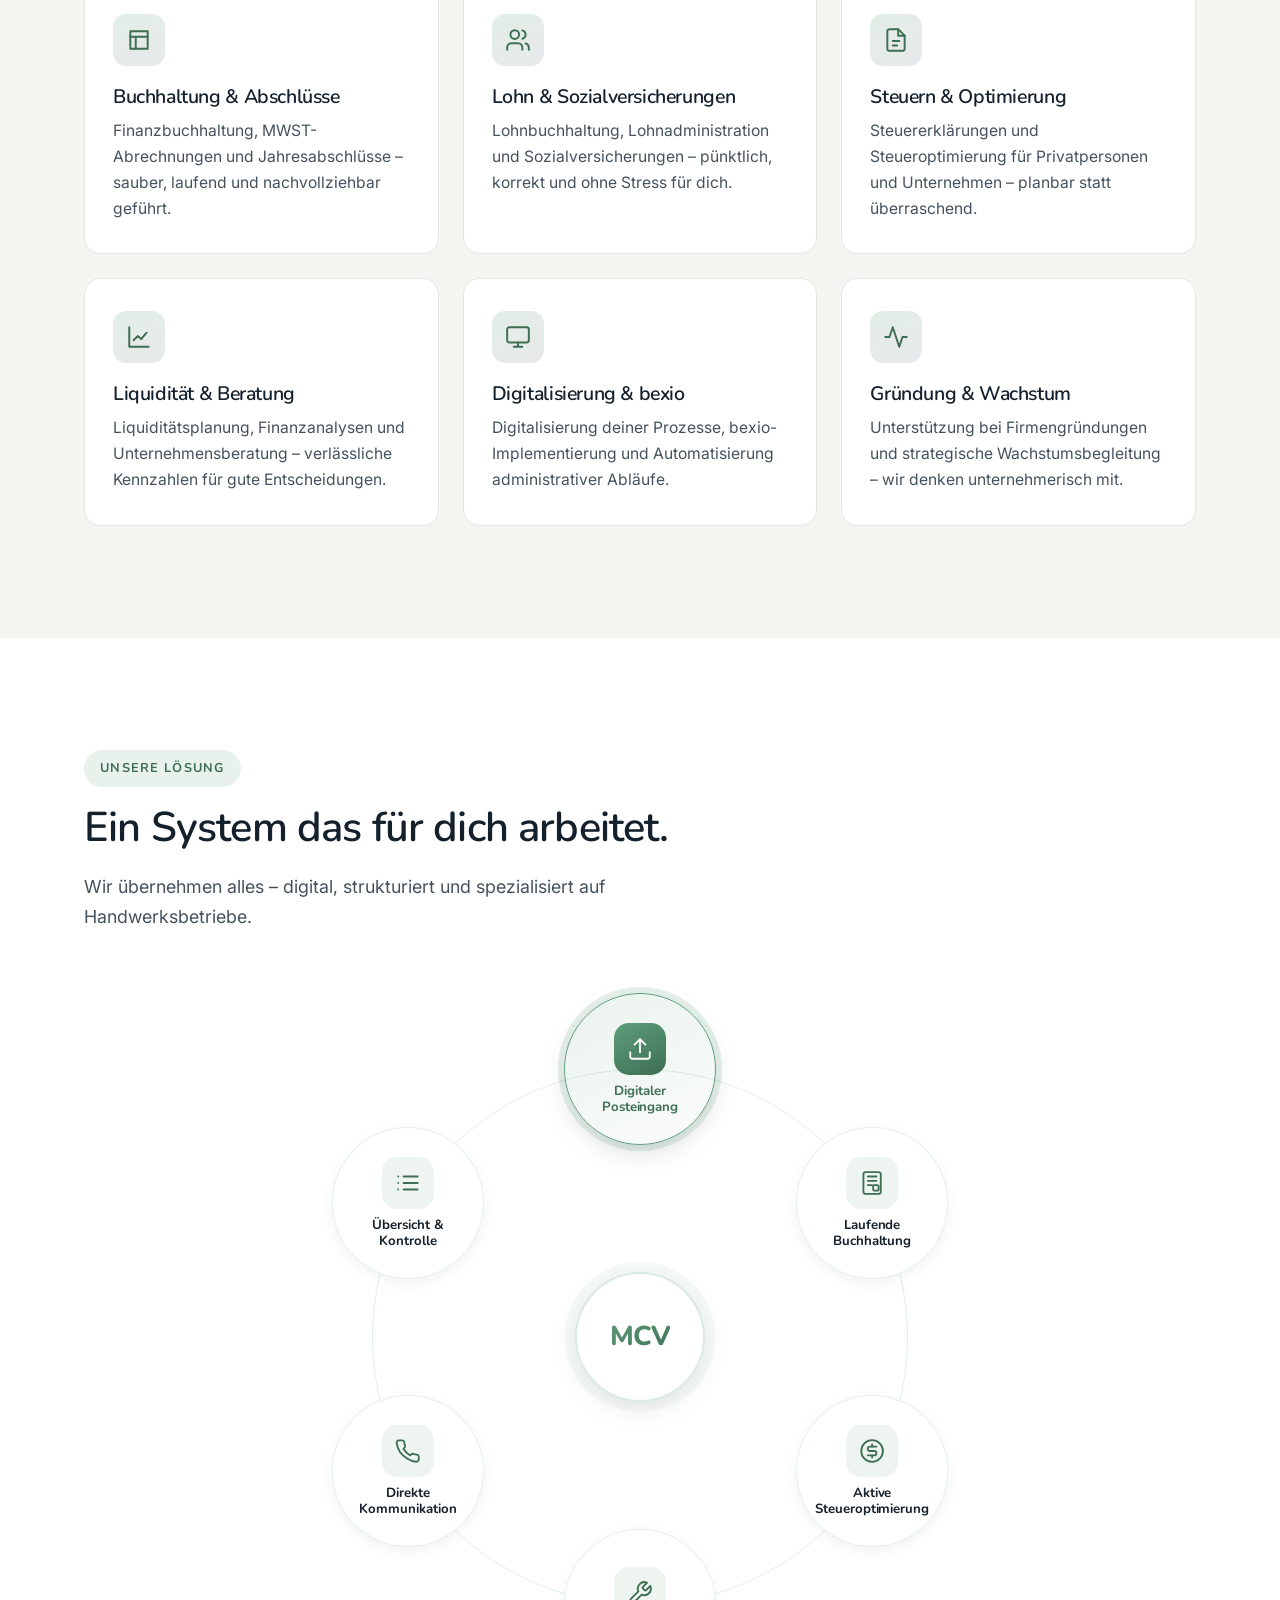
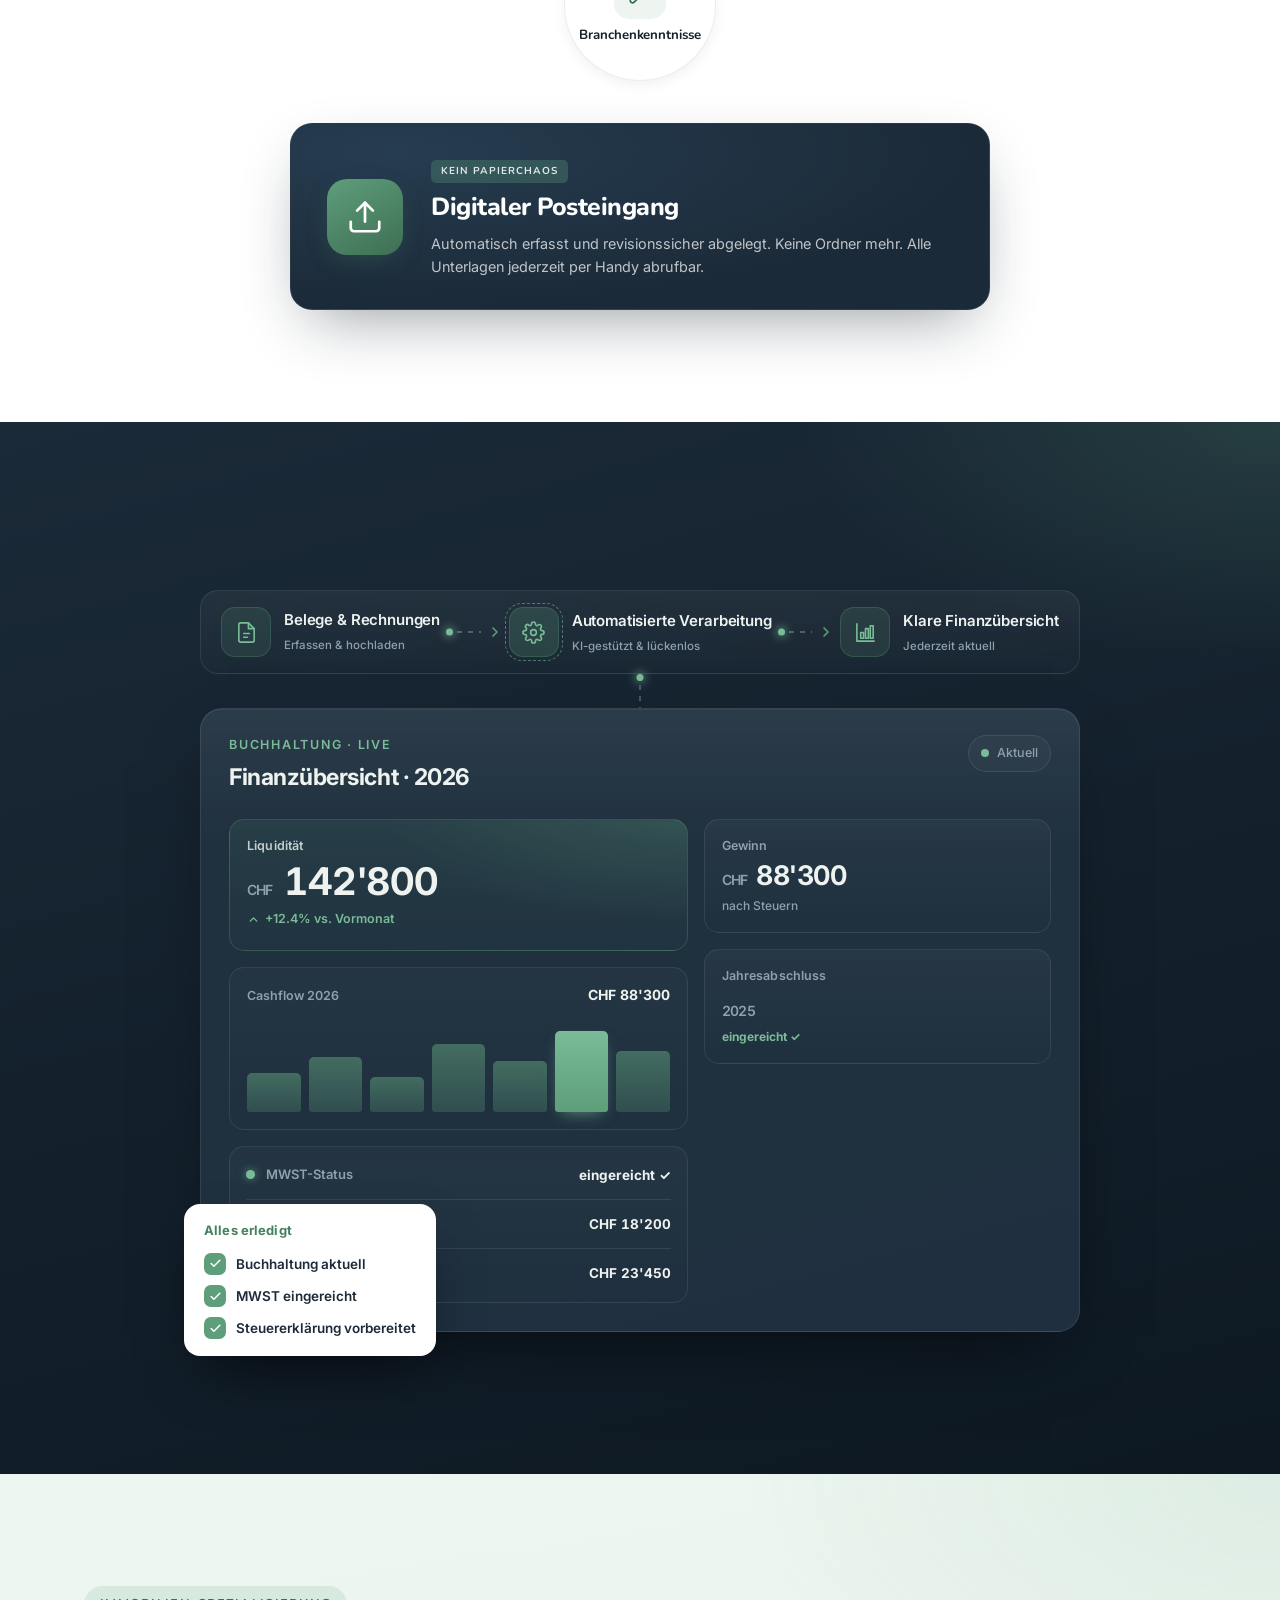
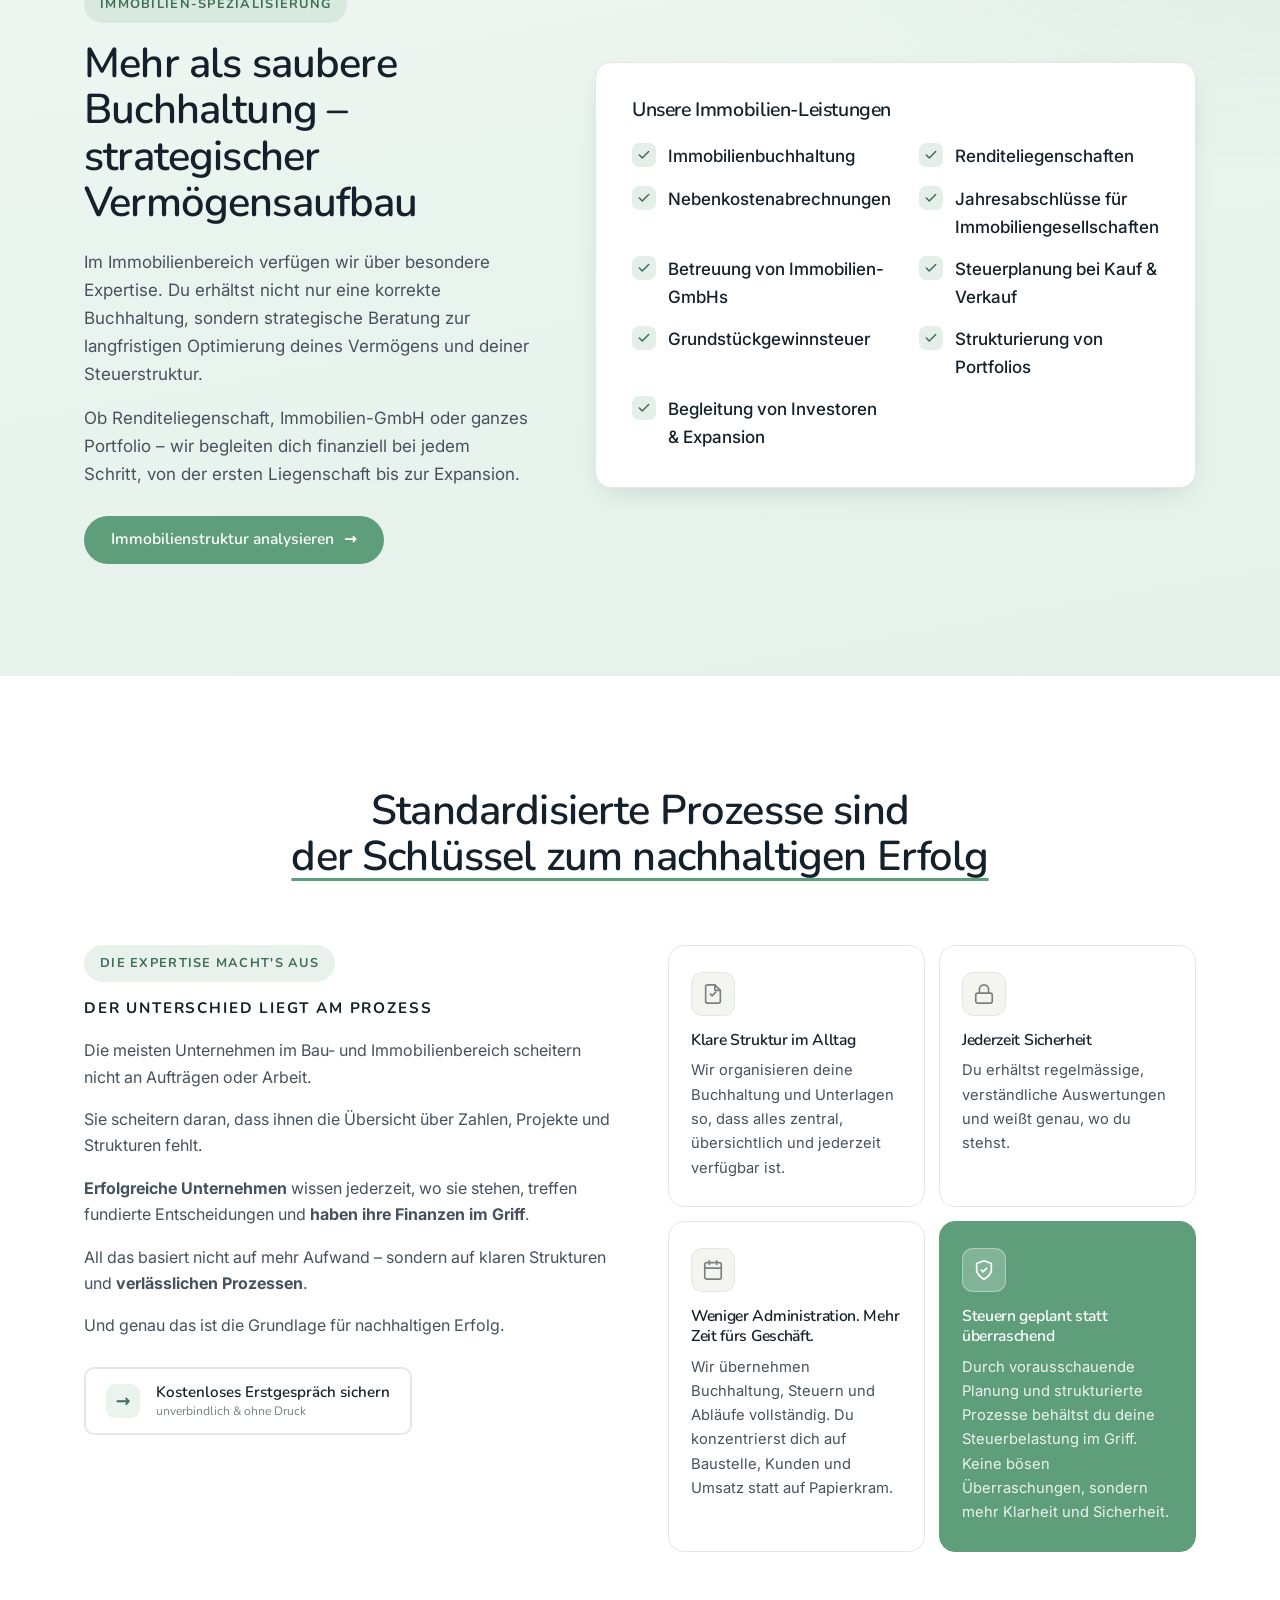
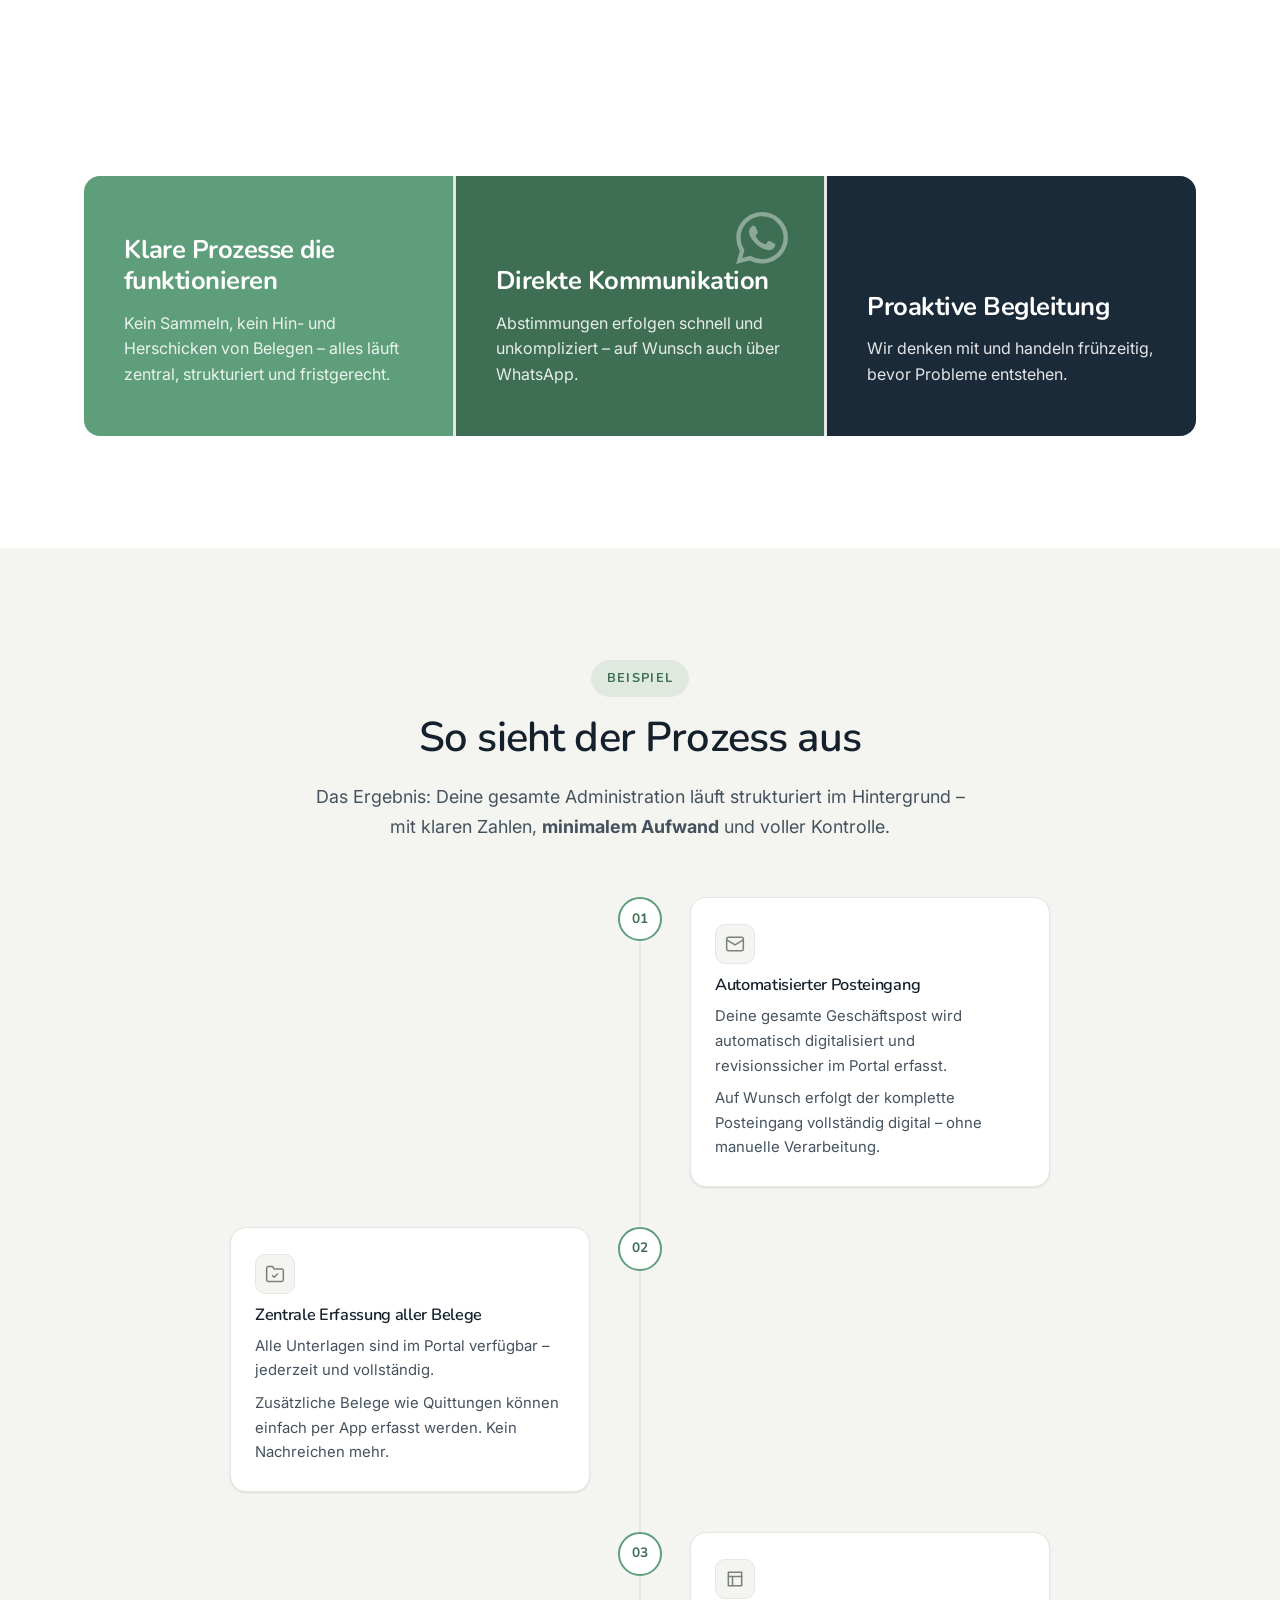
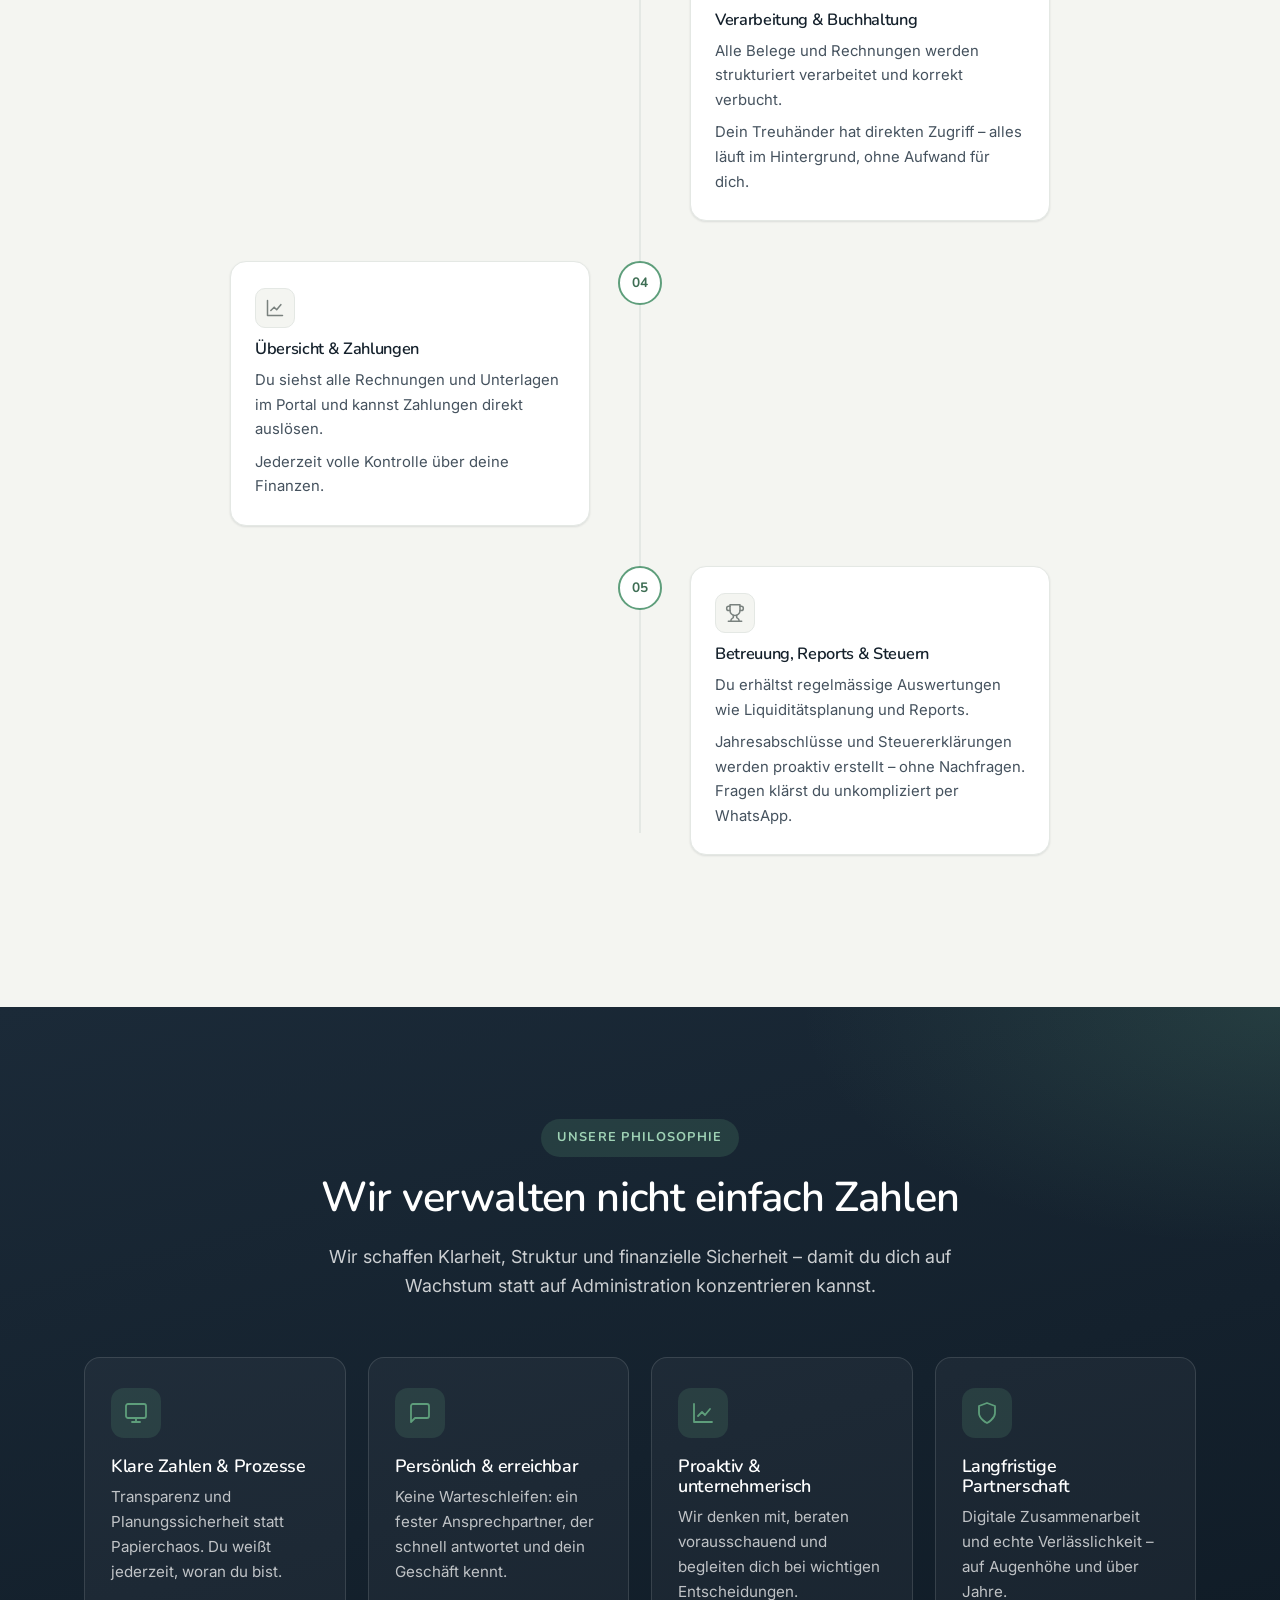
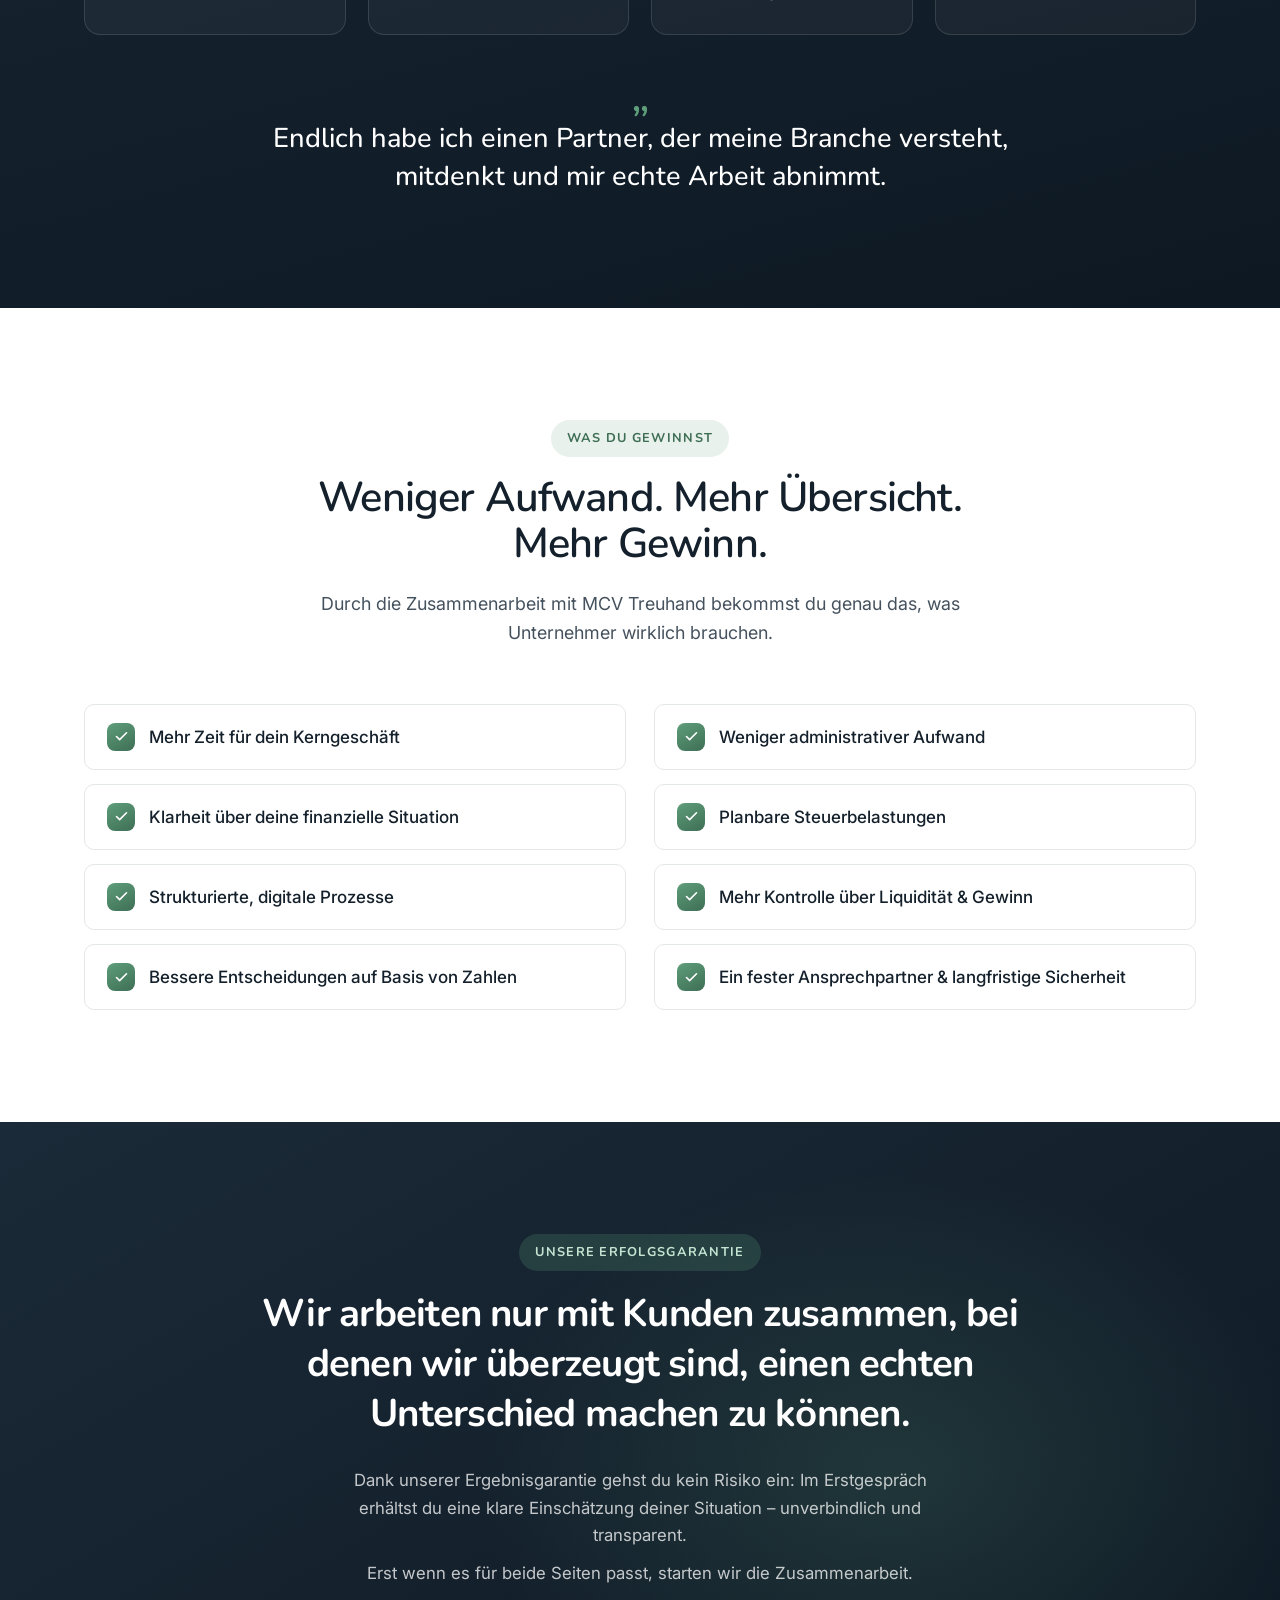
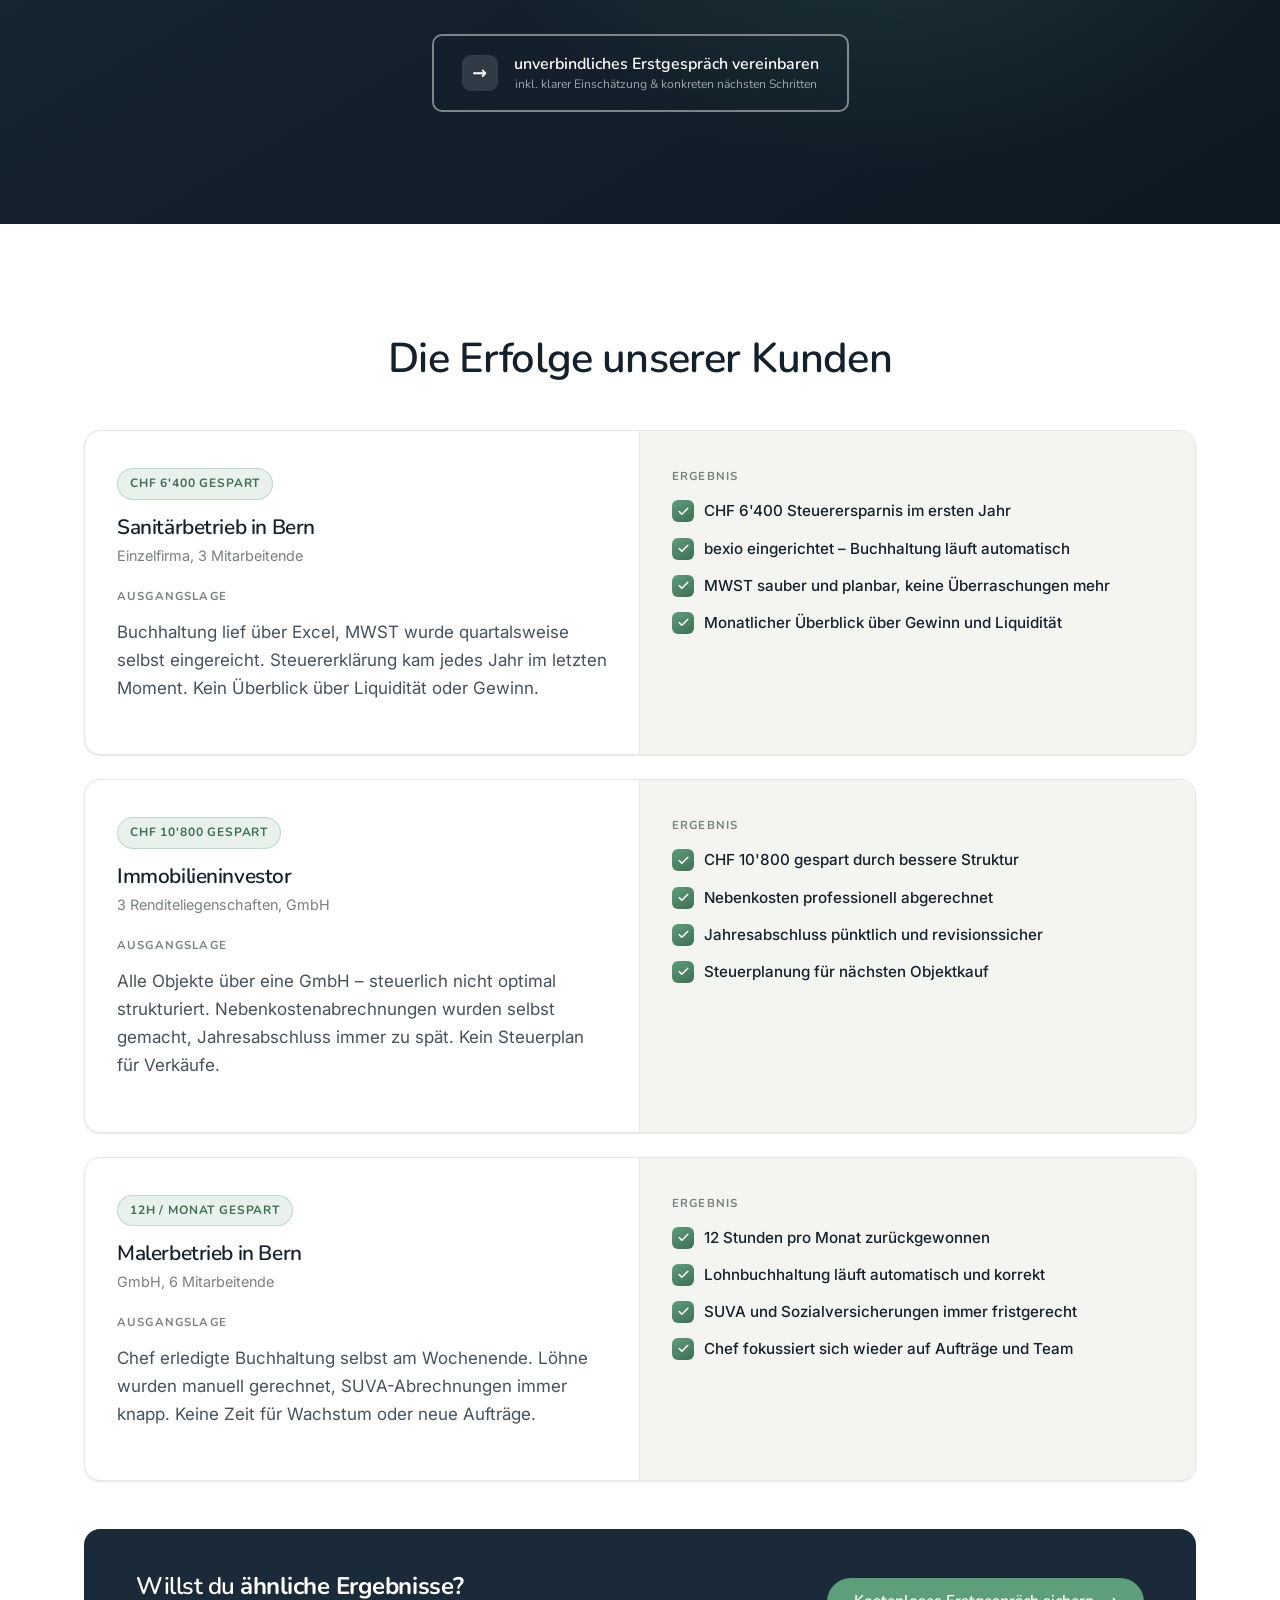
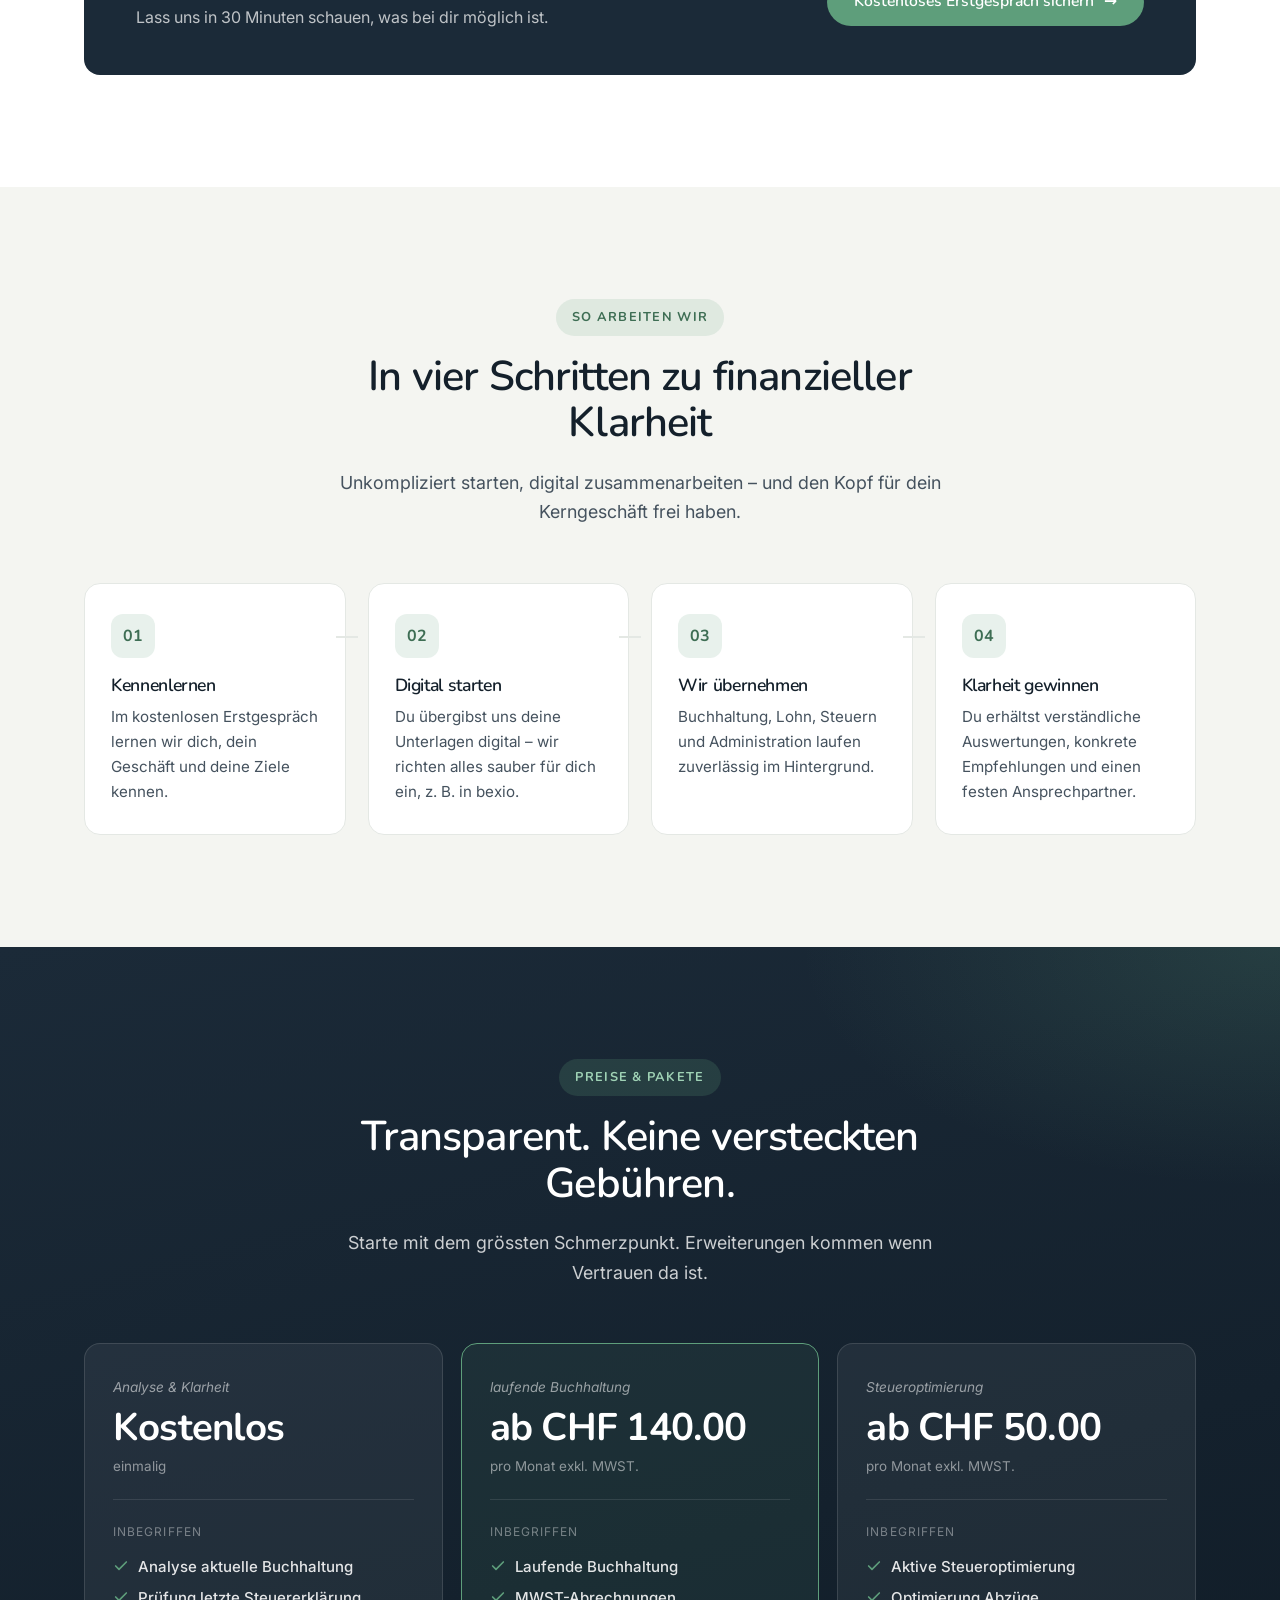
==== commit ab8507dd: "Integrate real SVG logo into all pages Replace CSS text/mark logo with assets/logo.svg image across " ====
--- a/index.html
+++ b/index.html
@@ -199,8 +199,7 @@
   <header class="nav" id="nav">
     <div class="nav__inner">
       <a href="#top" class="logo" aria-label="MCV Treuhand Startseite">
-        <span class="logo__mark">MCV</span>
-        <span class="logo__text"><b>MCV</b> <span>Treuhand</span></span>
+        <img src="assets/logo.svg" class="logo__img" alt="MCV Treuhand" width="142" height="44">
       </a>
 
       <nav aria-label="Hauptnavigation">
--- a/css/style.css
+++ b/css/style.css
@@ -280,36 +280,16 @@
 .nav.menu-open .nav__toggle span::after { transform: translateY(-7px) rotate(-45deg); background: var(--ink); }
 
 /* ---------- Logo ---------- */
-.logo { display: inline-flex; align-items: center; gap: 12px; }
-.logo__mark {
-  width: 40px; height: 40px;
-  border-radius: 11px;
-  background: linear-gradient(150deg, var(--primary), var(--primary-900));
-  display: grid;
-  place-items: center;
-  color: var(--accent);
-  font-family: var(--font-head);
-  font-weight: 700;
-  font-size: .92rem;
-  letter-spacing: -.02em;
-  box-shadow: inset 0 0 0 1px rgba(94, 158, 123, .35);
-  flex: none;
-}
-.logo__text {
-  font-family: var(--font-head);
-  font-weight: 700;
-  font-size: 1.18rem;
-  letter-spacing: -.02em;
-  color: var(--white);
-  line-height: 1;
-}
-.logo__text b { color: var(--white); }
-.logo__text span { color: var(--accent); font-weight: 500; }
-.nav.scrolled .logo__text { color: var(--ink); }
-.nav.scrolled .logo__text b { color: var(--ink); }
-/* footer / legal logo on dark always light */
-.logo--light .logo__text,
-.logo--light .logo__text b { color: var(--white); }
+.logo { display: inline-flex; align-items: center; }
+.logo__img {
+  height: 40px;
+  width: auto;
+  display: block;
+  filter: brightness(0) invert(1);
+  transition: filter .2s;
+}
+.nav.scrolled .logo__img { filter: none; }
+.nav.menu-open .logo__img { filter: none; }
 
 /* ---------- Hero ---------- */
 .hero {
@@ -1580,7 +1560,7 @@
   border-bottom-color: var(--line);
 }
 .nav--solid .nav__link { color: var(--ink); }
-.nav--solid .logo__text, .nav--solid .logo__text b { color: var(--ink); }
+.nav--solid .logo__img { filter: none; }
 .nav--solid .nav__toggle span,
 .nav--solid .nav__toggle span::before,
 .nav--solid .nav__toggle span::after { background: var(--ink); }
@@ -1642,7 +1622,8 @@
     box-shadow: 0 6px 24px -18px rgba(11, 27, 42, .5);
   }
   .nav.menu-open .nav__toggle span,
-  .nav.menu-open .logo { color: var(--ink); }
+  .nav.menu-open .nav__toggle span::before,
+  .nav.menu-open .nav__toggle span::after { background: var(--ink); }
 
   .nav__menu {
     position: fixed;
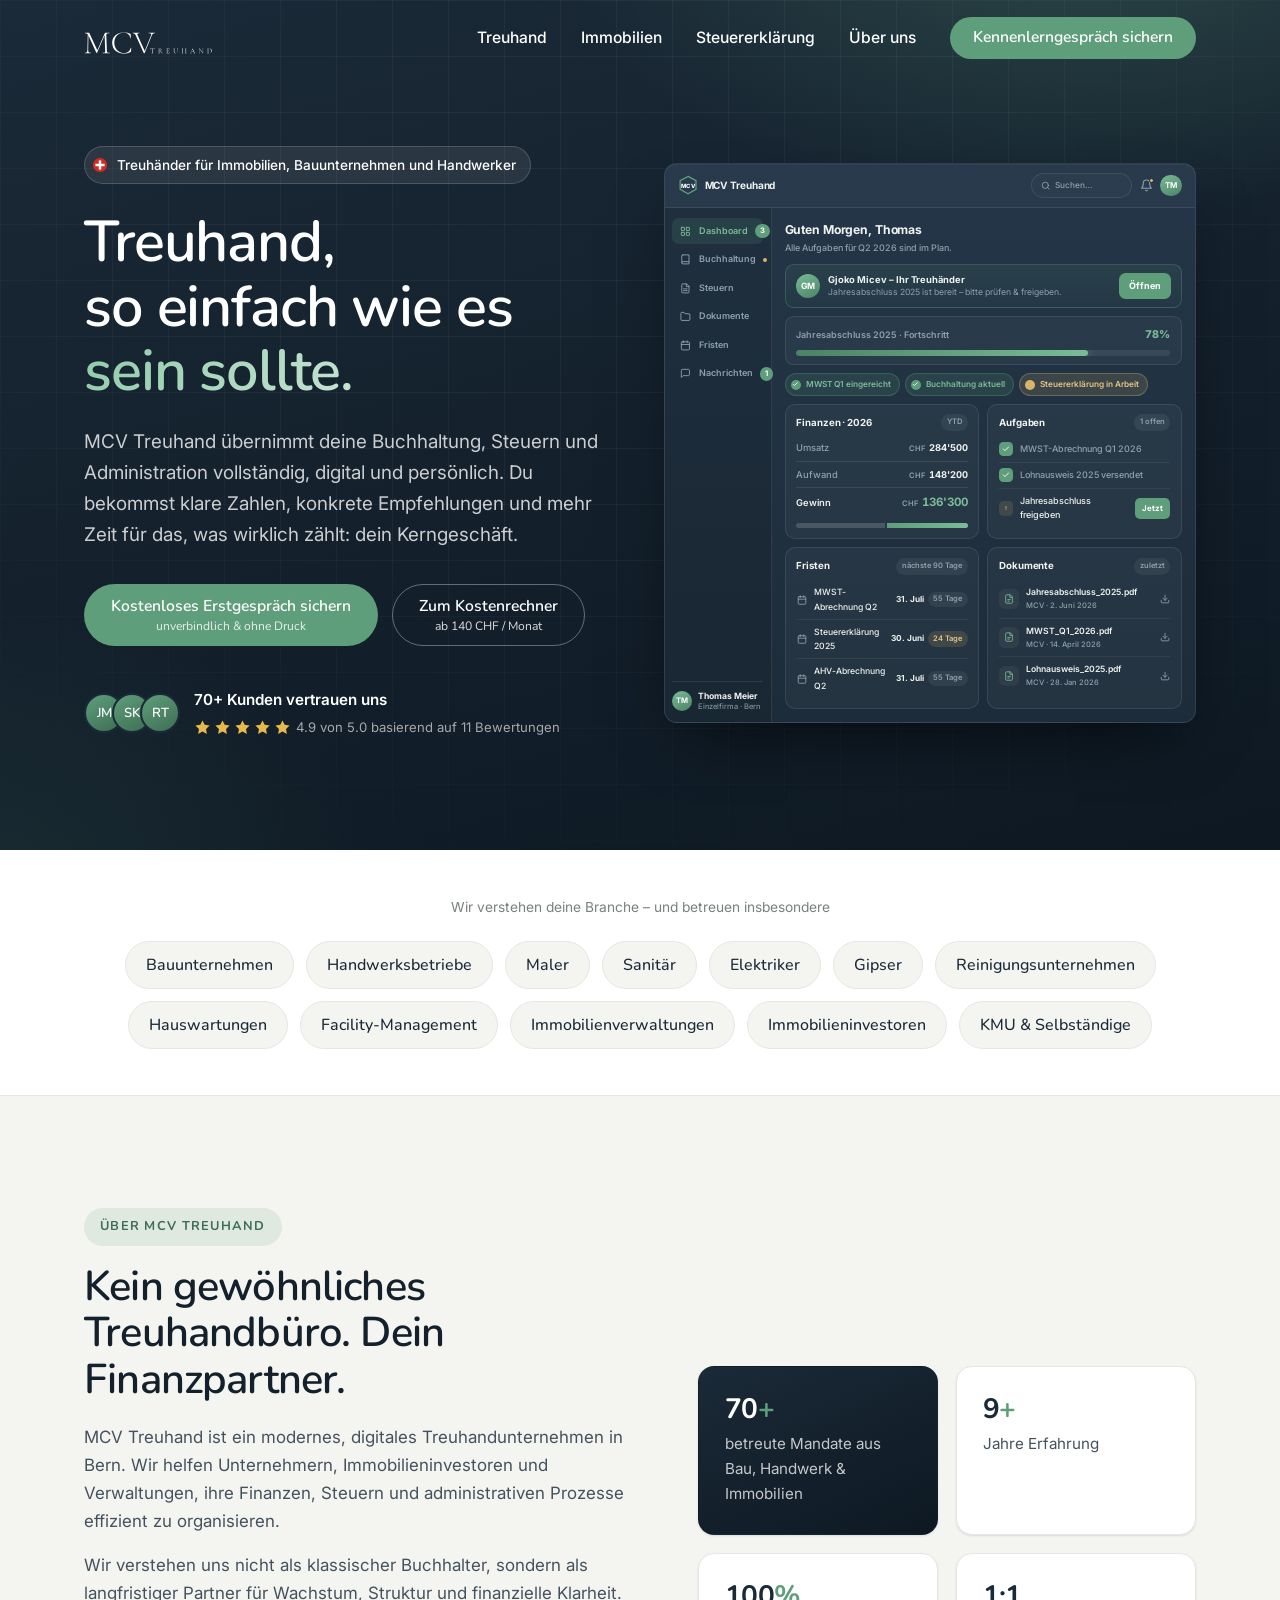
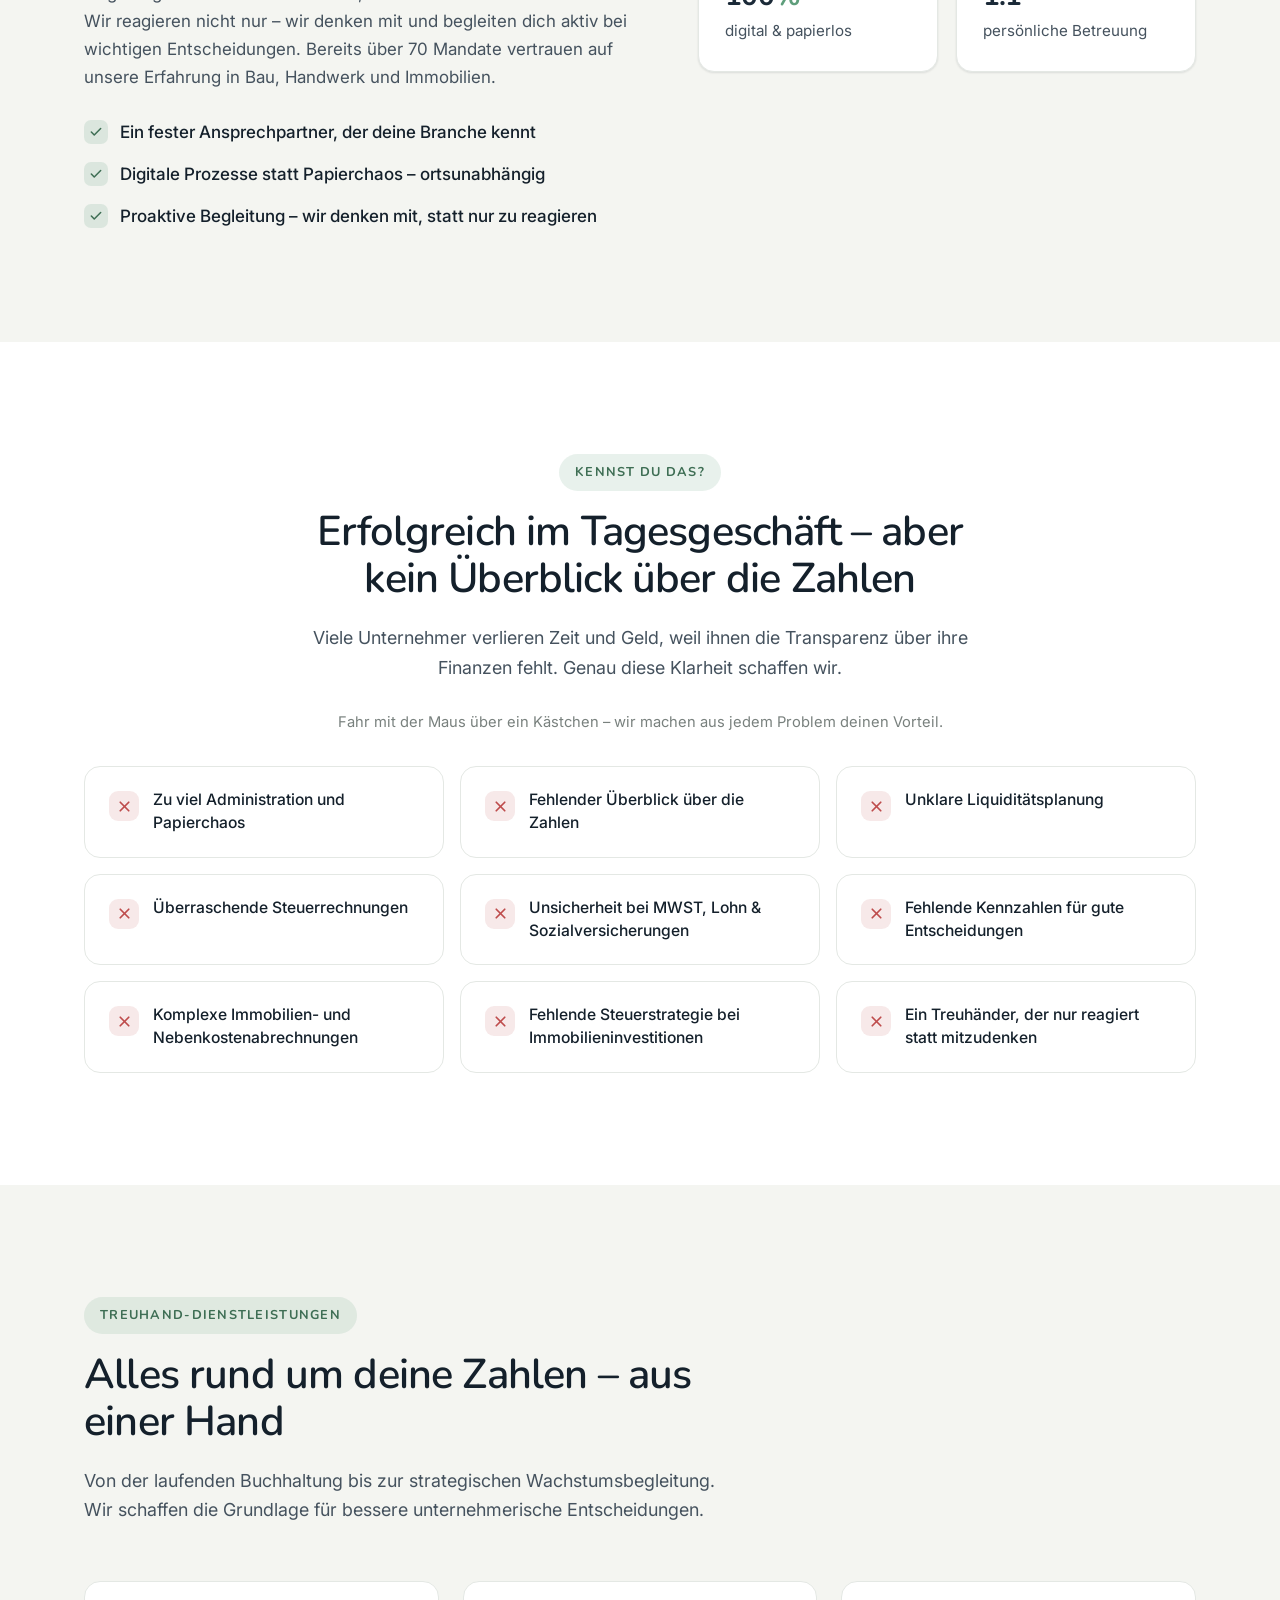
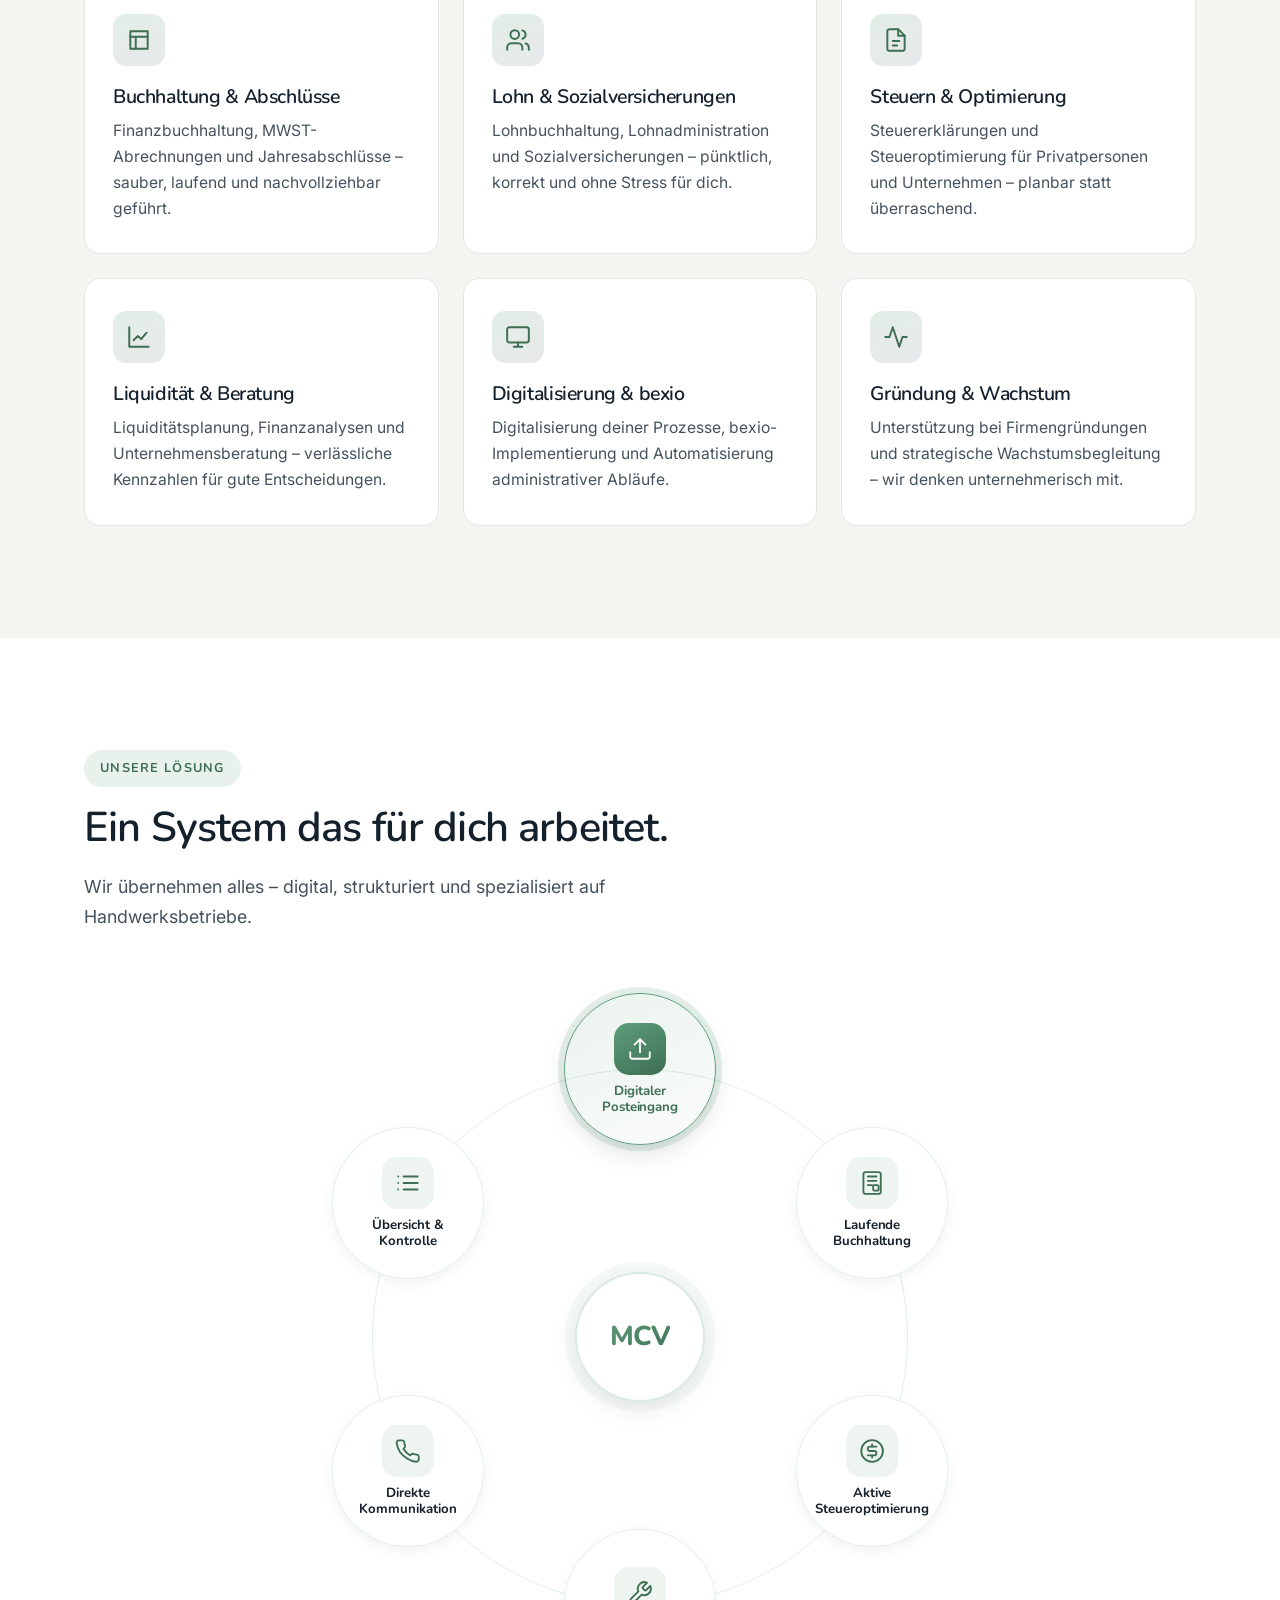
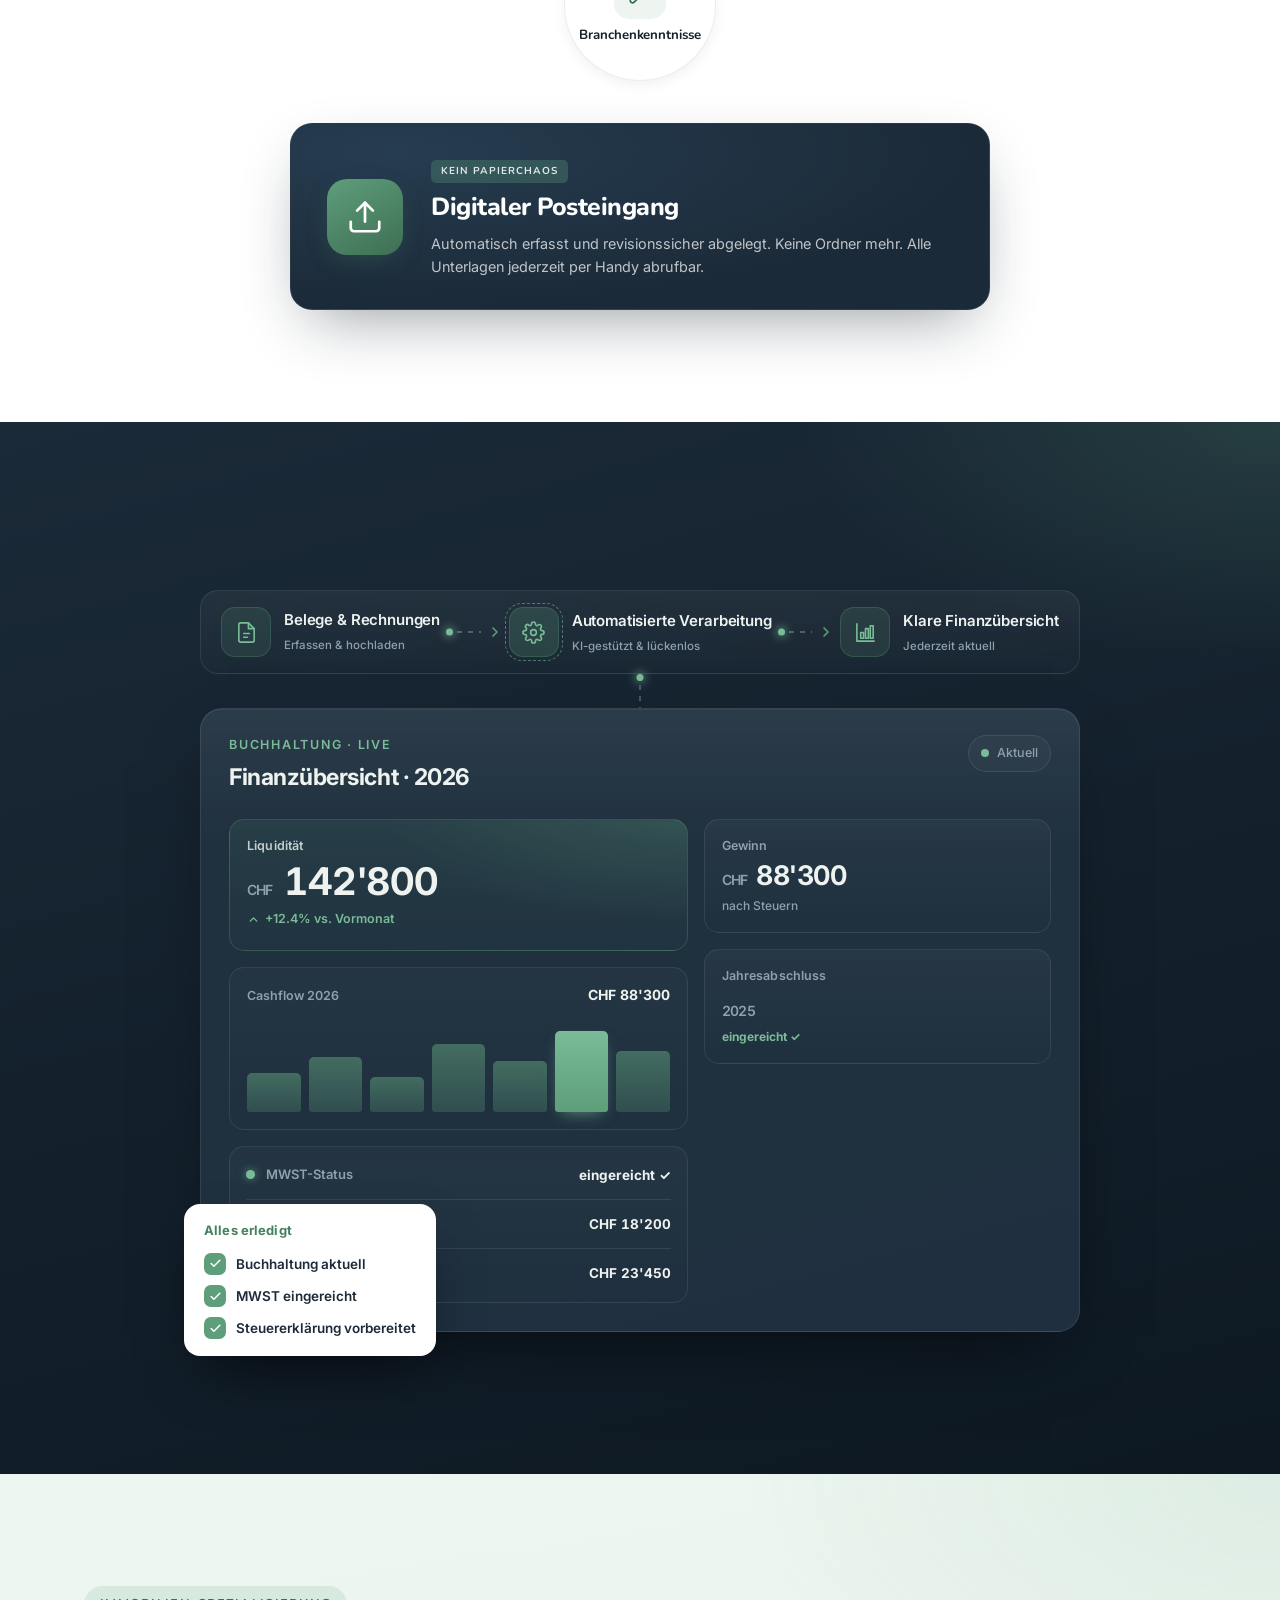
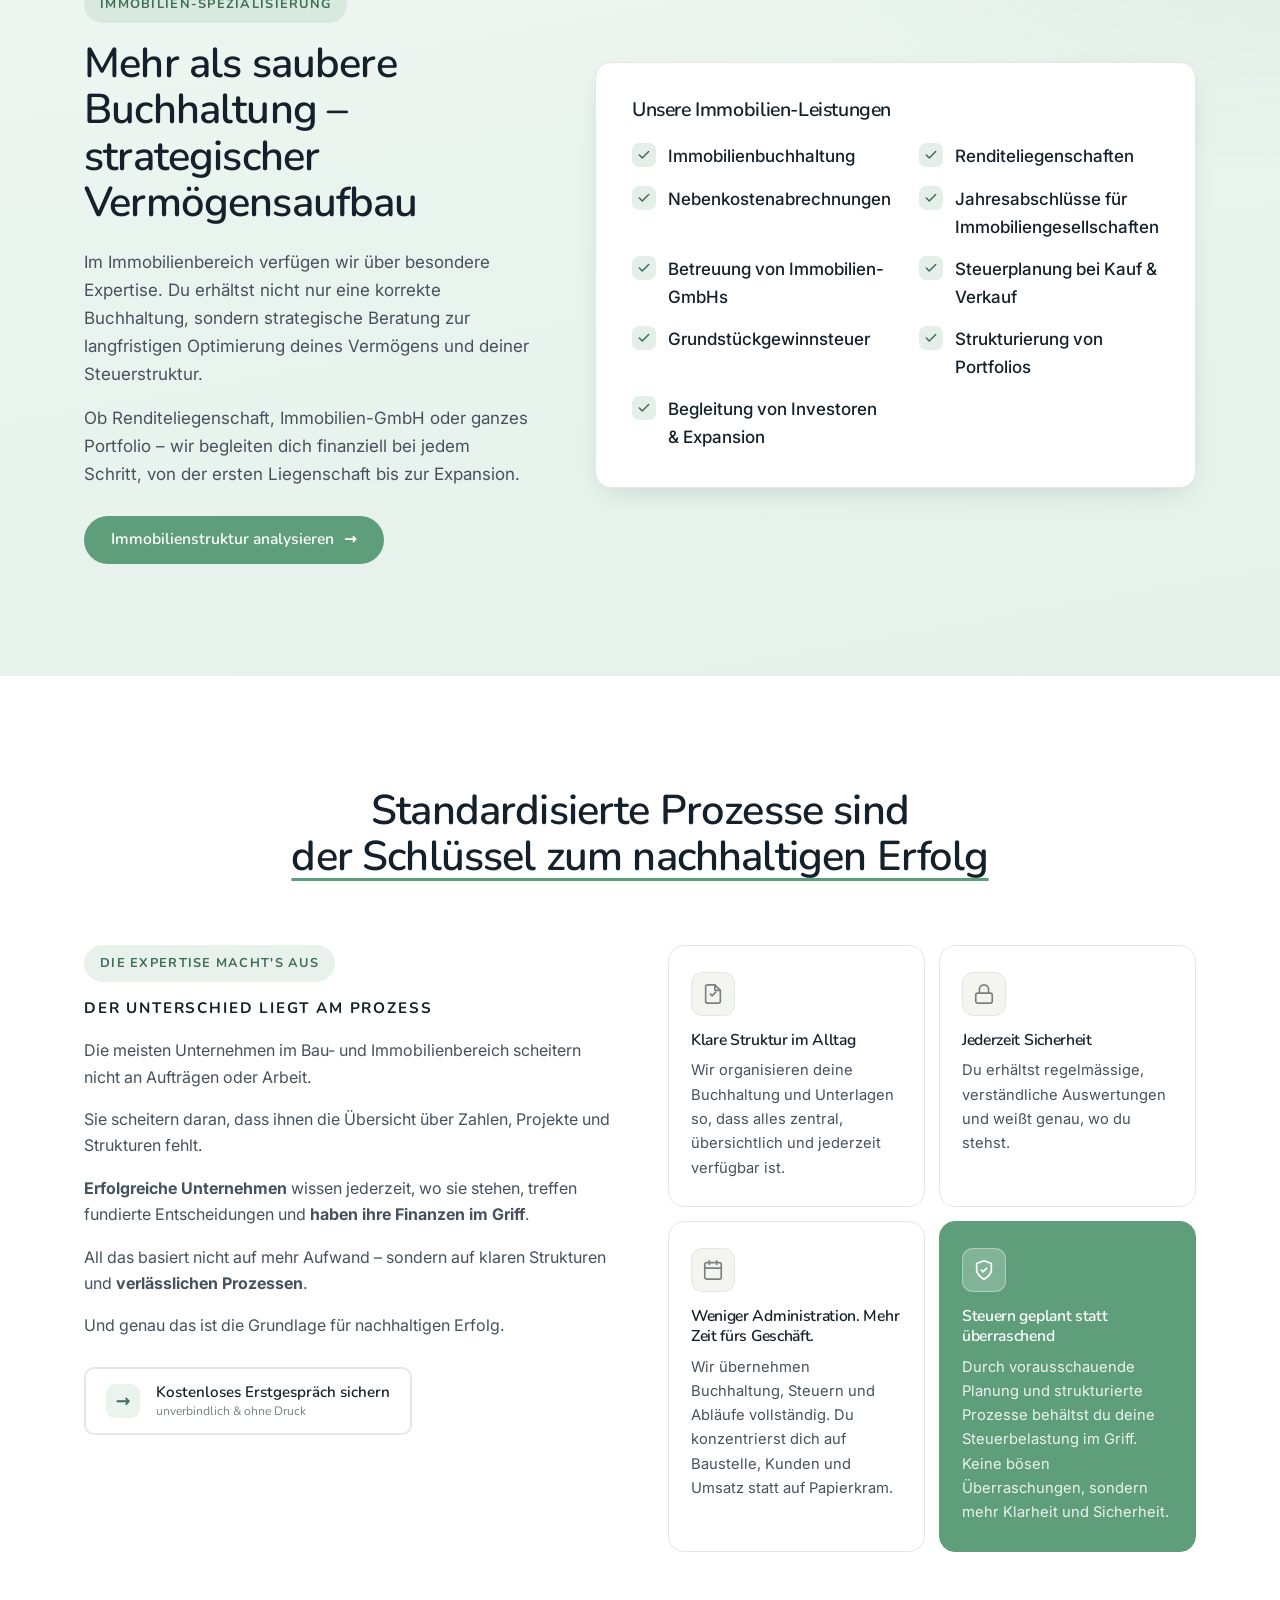
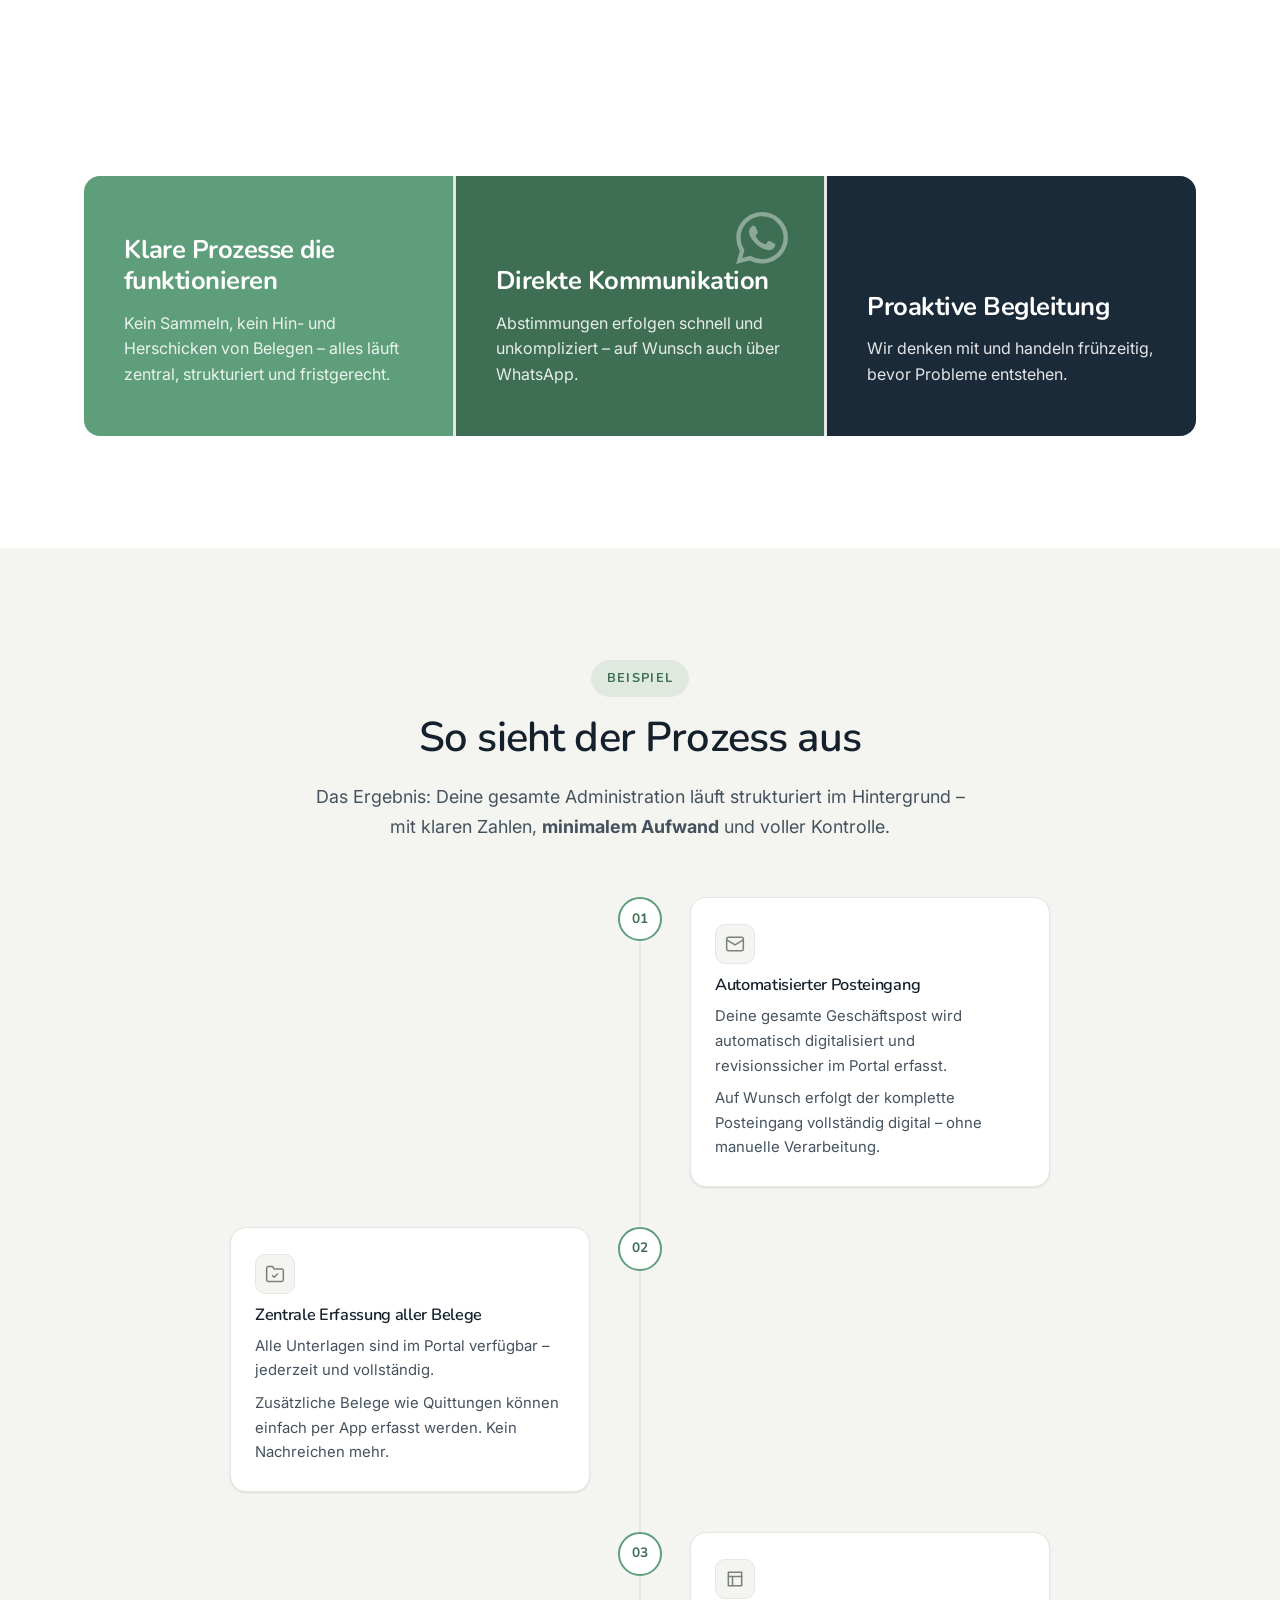
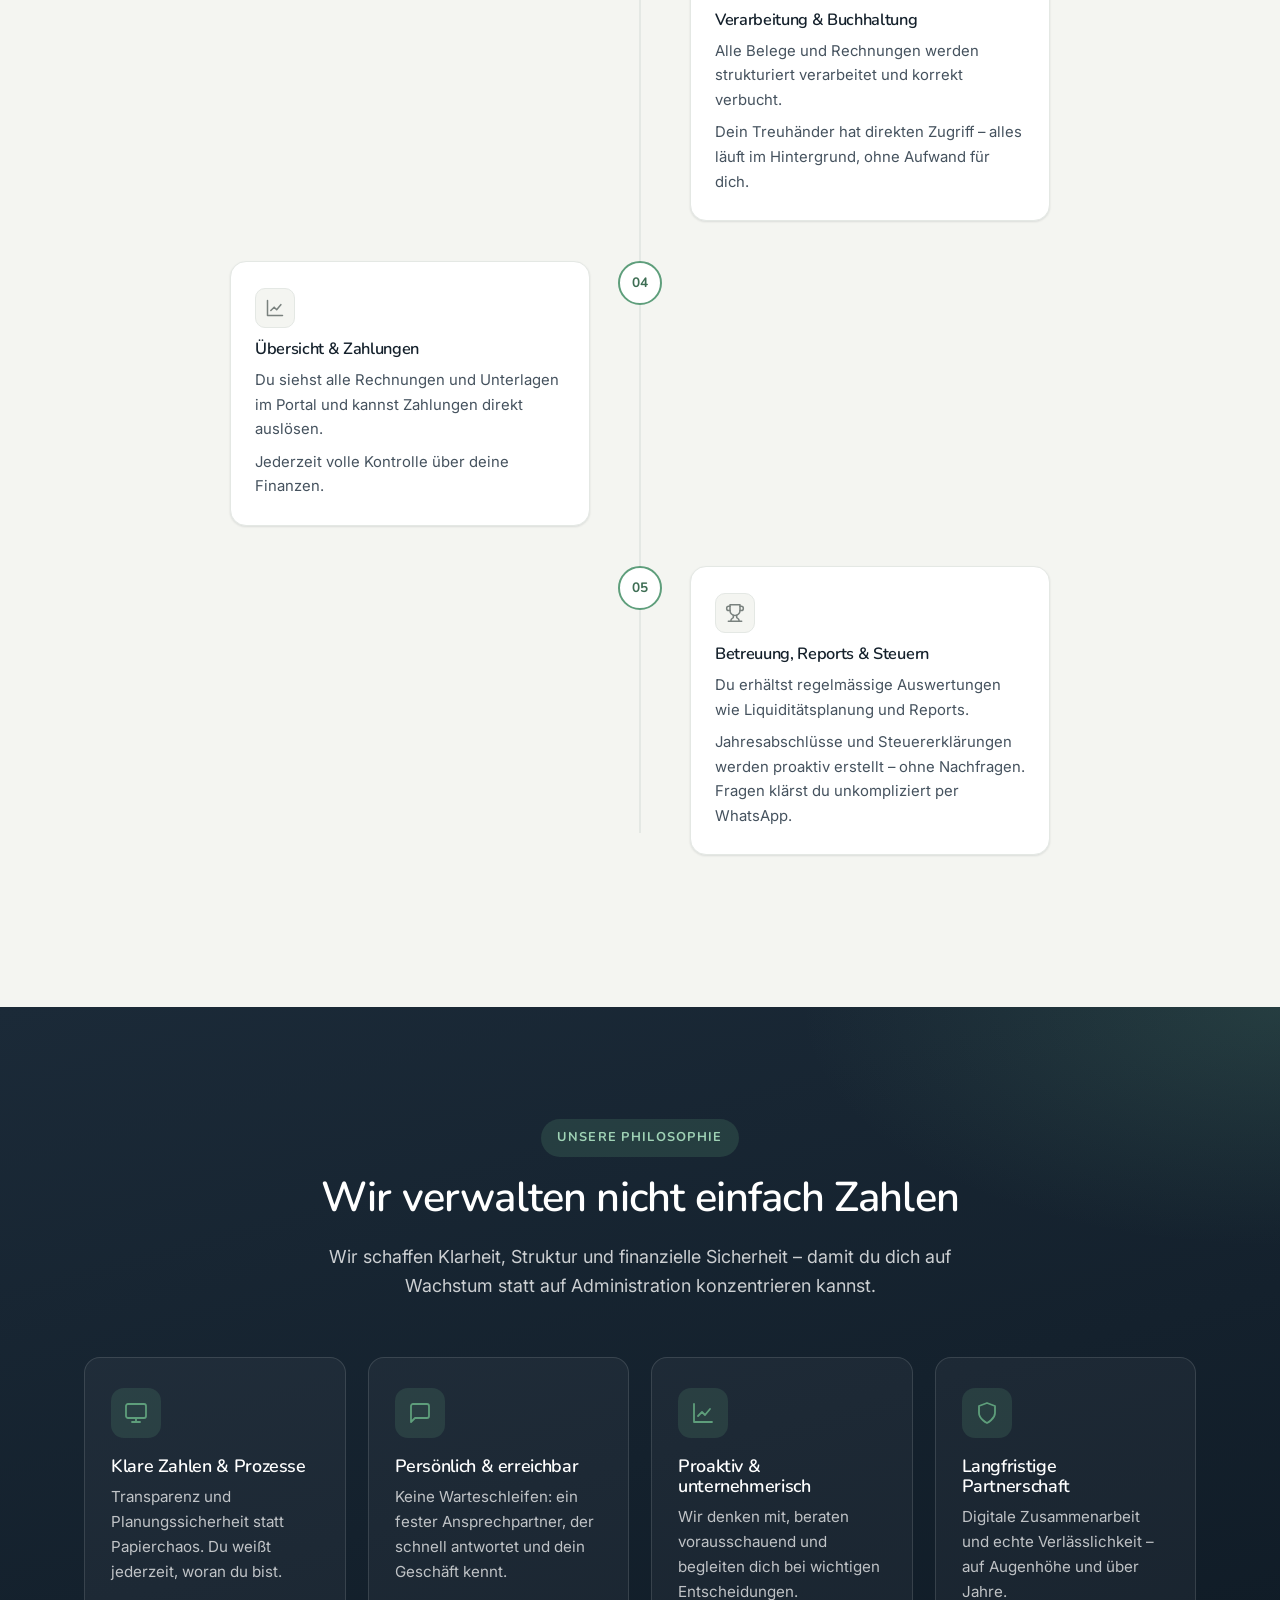
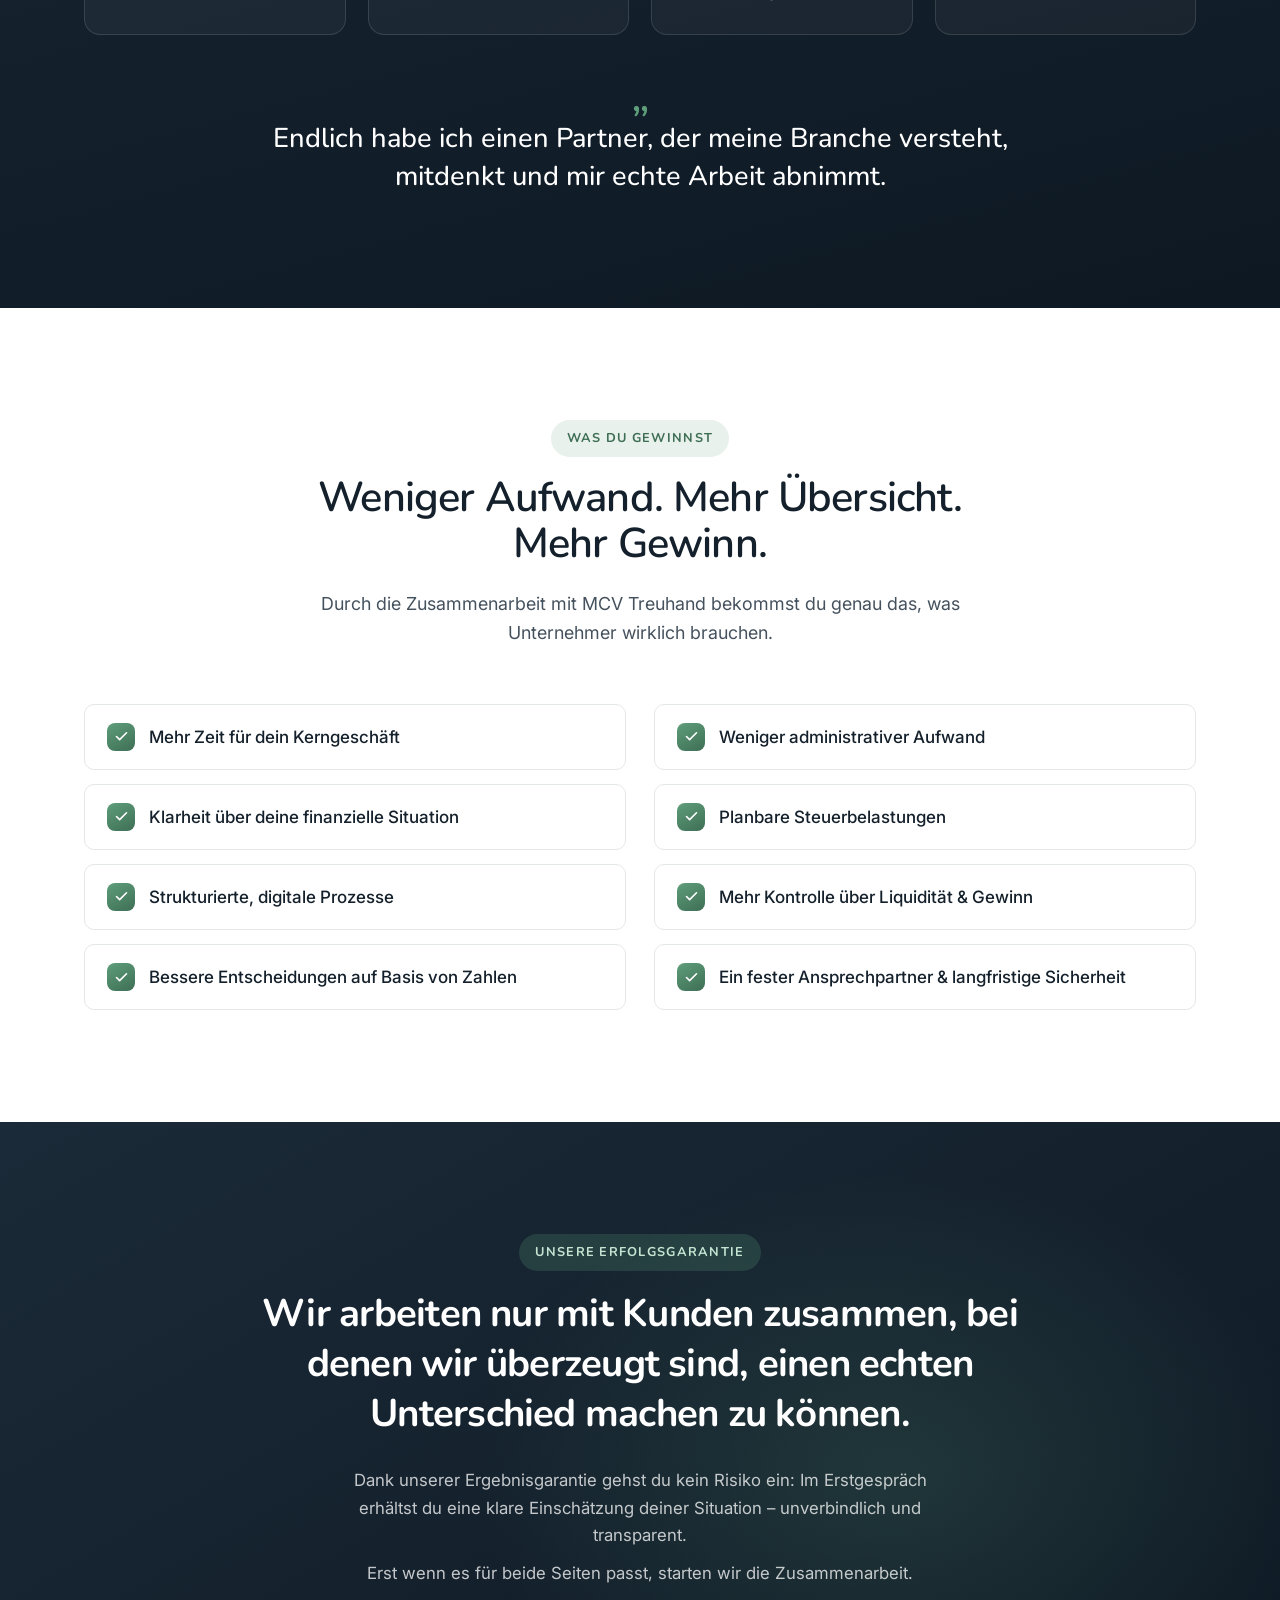
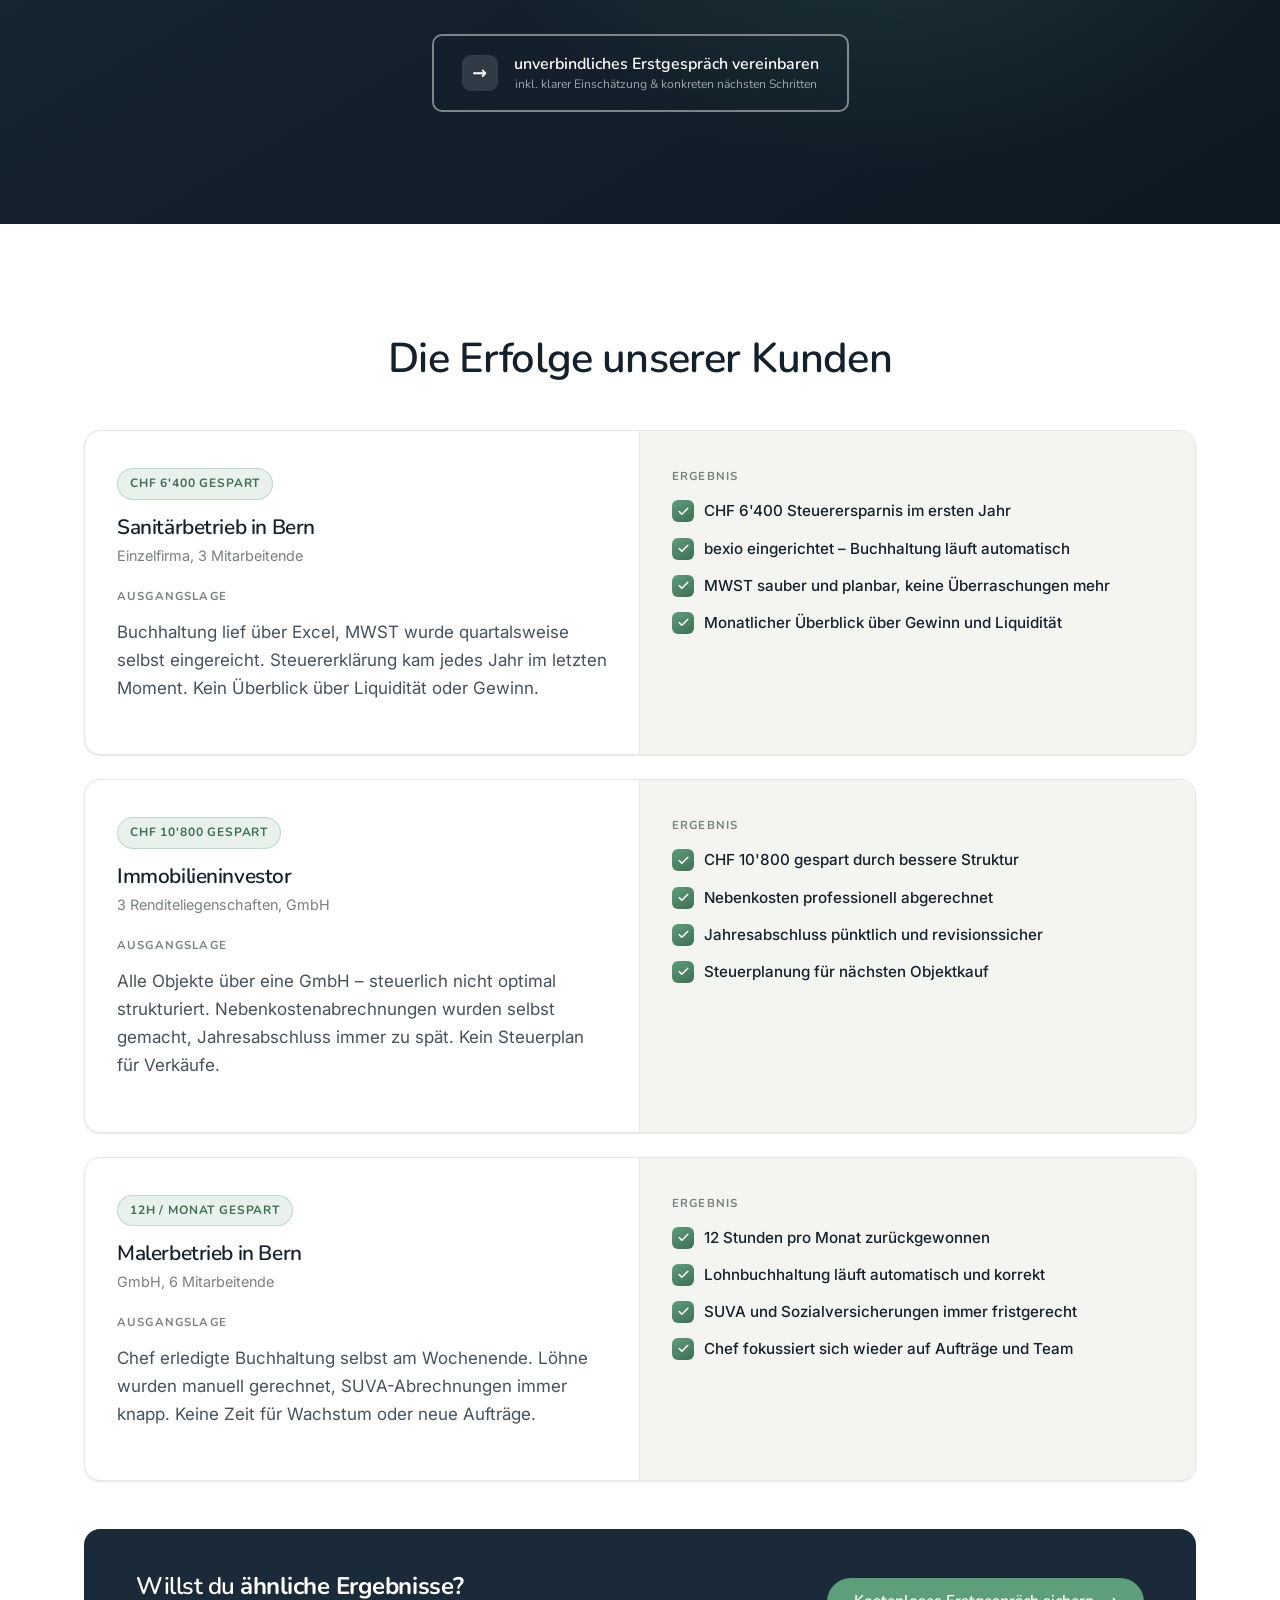
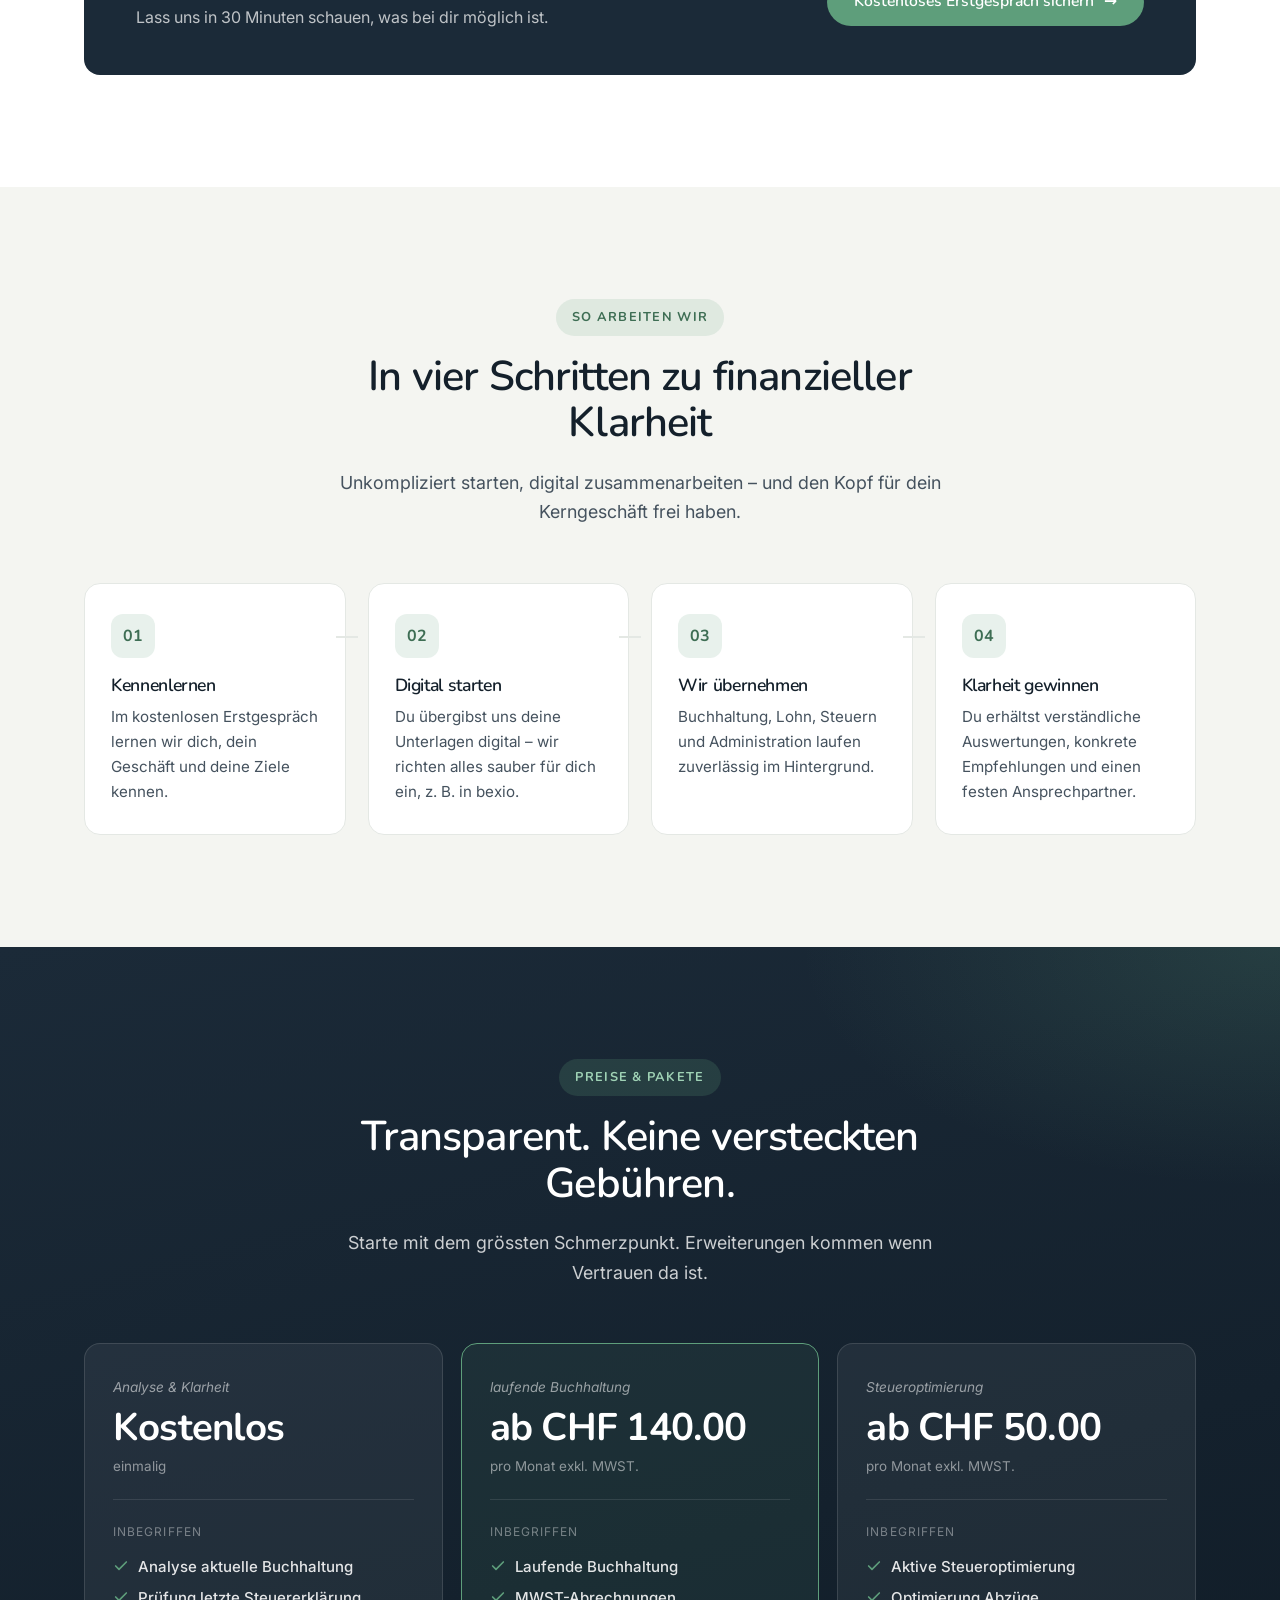
==== commit 0b276b31: "Improve multi-engine search visibility - sitemap.xml: update all lastmod to 2026-06-17 - robots.txt:" ====
--- a/index.html
+++ b/index.html
@@ -5,7 +5,8 @@
   <meta name="viewport" content="width=device-width, initial-scale=1.0">
   <title>Treuhand Bern für Handwerk, Bau & Immobilien | MCV Treuhand</title>
   <meta name="description" content="Treuhänder in Bern für Bauunternehmen, Handwerker & Immobilien. Buchhaltung, Steuern & Lohn – digital, persönlich, transparent. Ab CHF 140/Monat. Jetzt Erstgespräch sichern.">
-  <meta name="robots" content="index, follow">
+  <meta name="robots" content="index, follow, max-image-preview:large, max-snippet:-1, max-video-preview:-1">
+  <link rel="sitemap" type="application/xml" href="/sitemap.xml">
   <meta name="theme-color" content="#1B2A38">
   <meta name="facebook-domain-verification" content="7smv2745a6m0tdqdzve35k7lei5ba5">
   <link rel="canonical" href="https://mcv-treuhand.ch/">
@@ -37,7 +38,12 @@
     "name": "MCV Treuhand GmbH",
     "description": "Buchhaltung, Steuererklärung, Lohnbuchhaltung und Immobilienbuchhaltung für Handwerksbetriebe, Bauunternehmen und Immobilieneigentümer in Bern.",
     "url": "https://mcv-treuhand.ch",
-    "logo": "https://mcv-treuhand.ch/assets/og-preview.jpg",
+    "logo": {
+      "@type": "ImageObject",
+      "url": "https://mcv-treuhand.ch/assets/logo.svg",
+      "width": 375,
+      "height": 116
+    },
     "image": "https://mcv-treuhand.ch/assets/og-preview.jpg",
     "telephone": "+41315619113",
     "email": "info@mcv-treuhand.ch",
